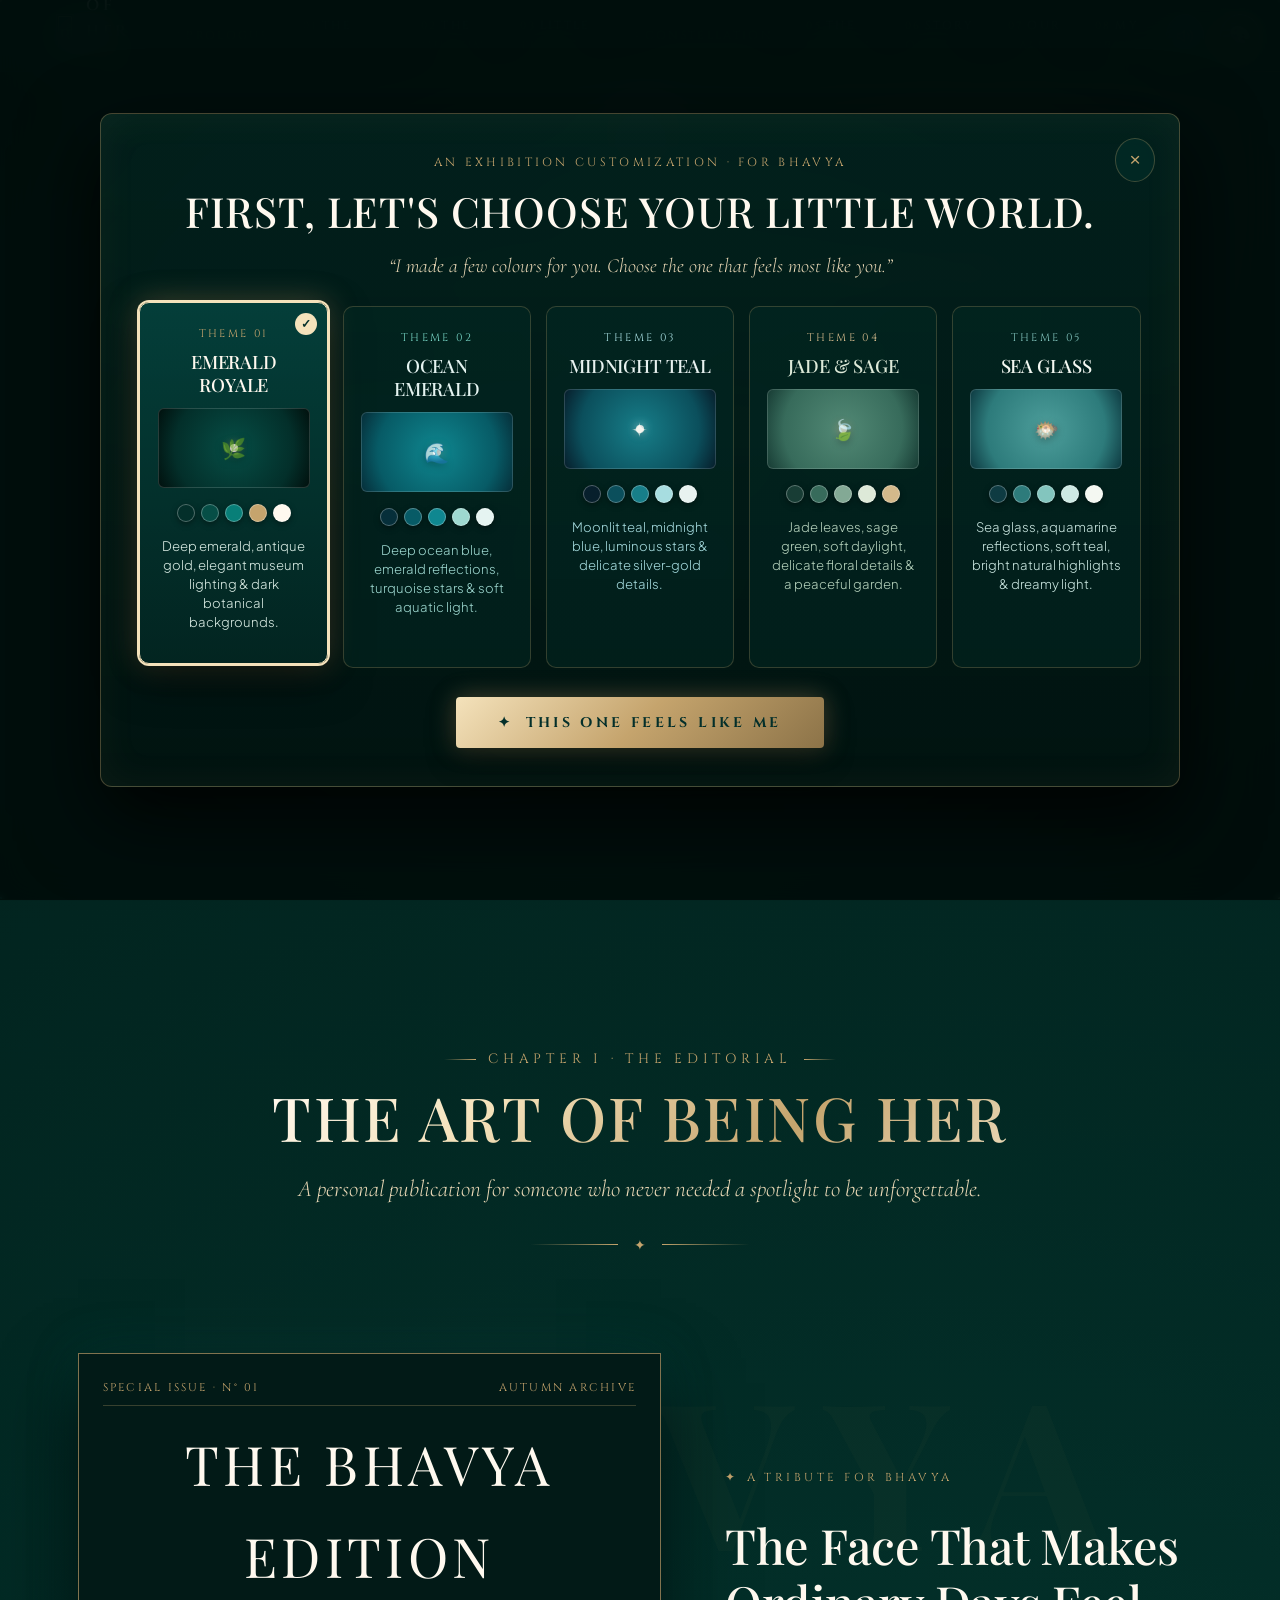
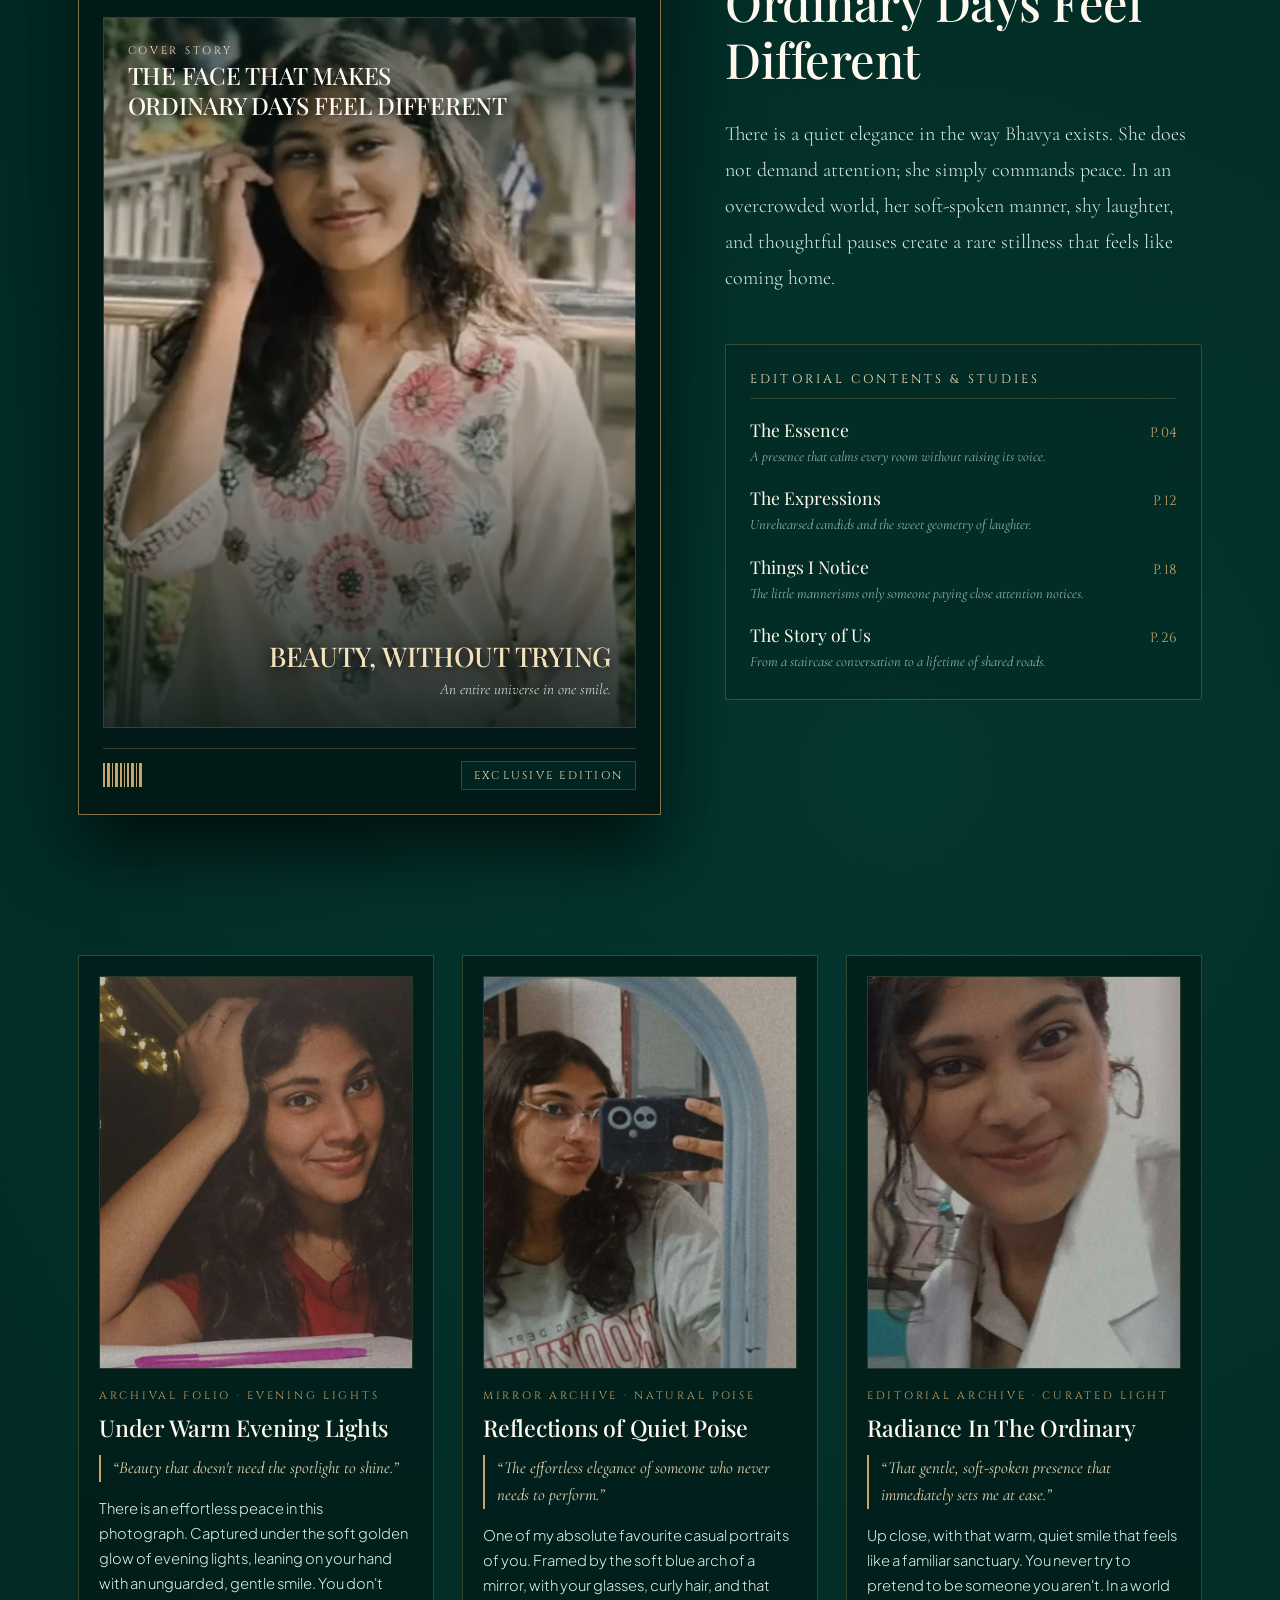
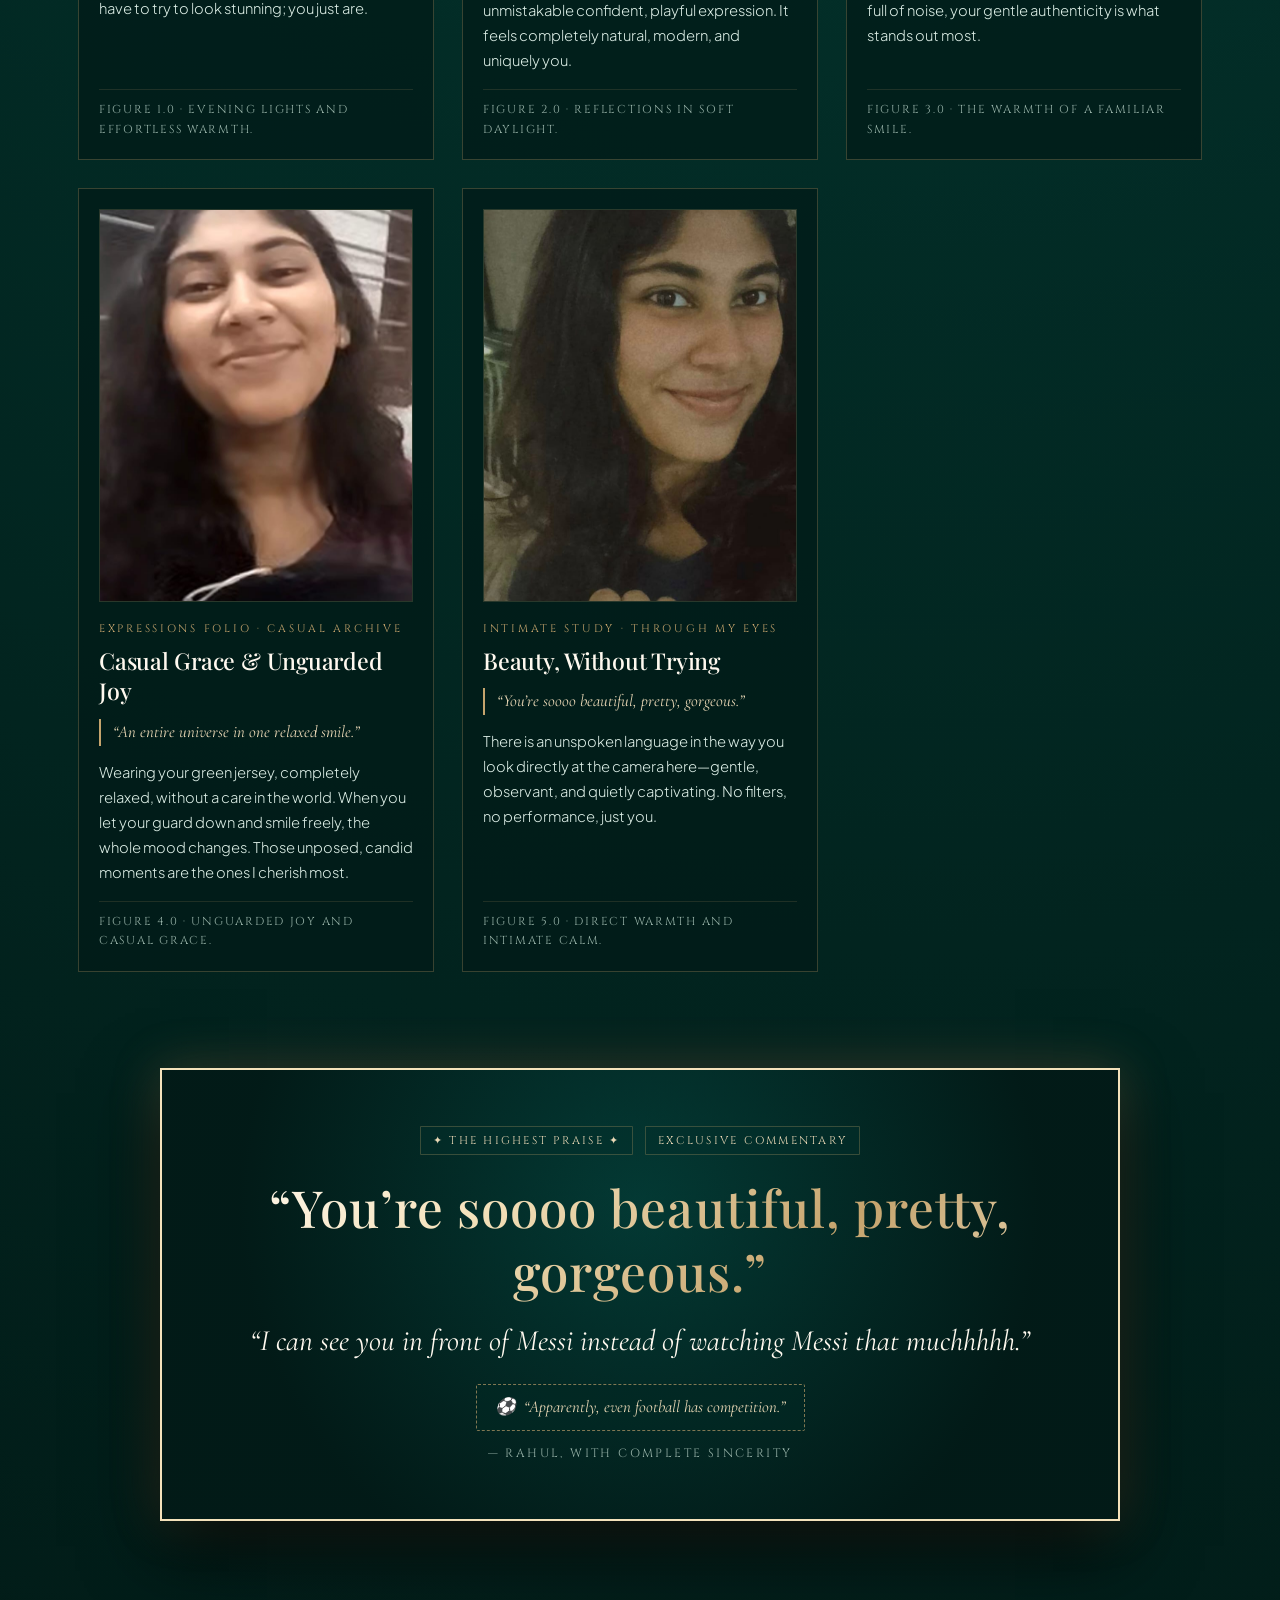
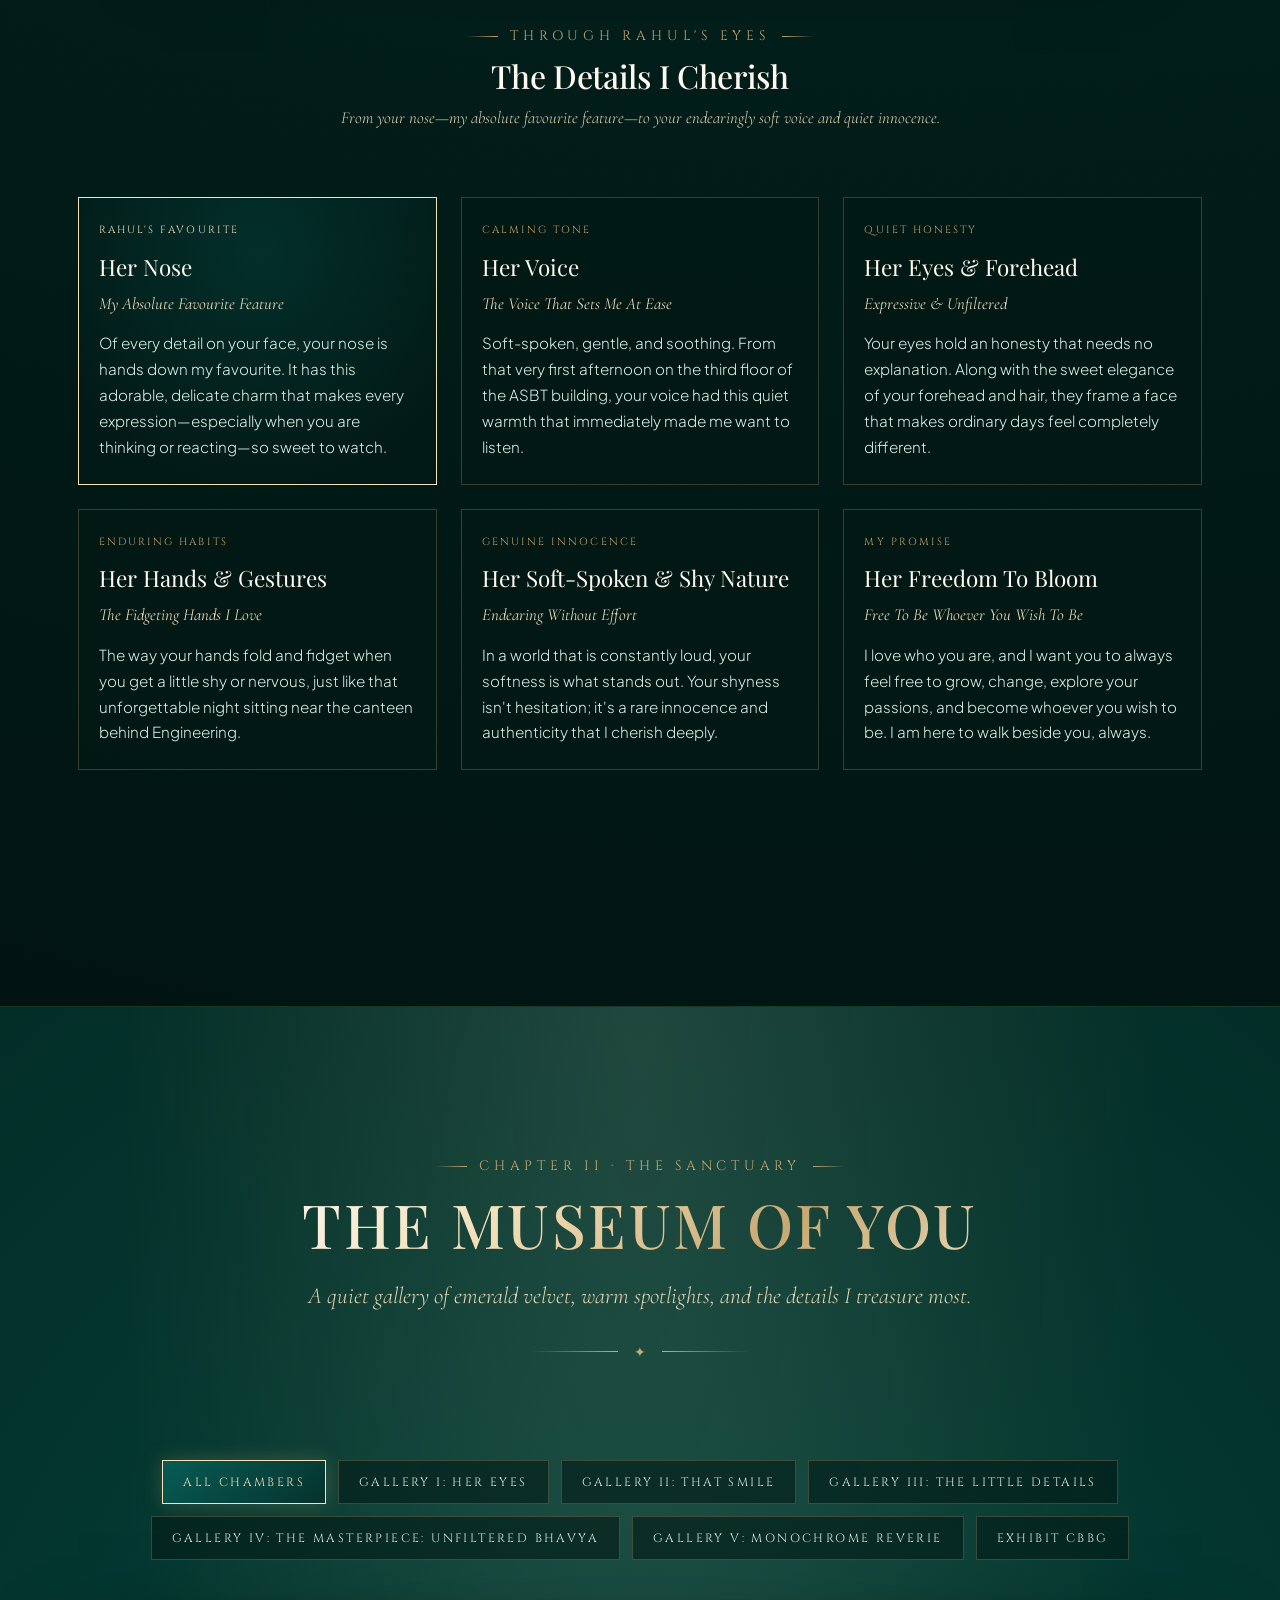
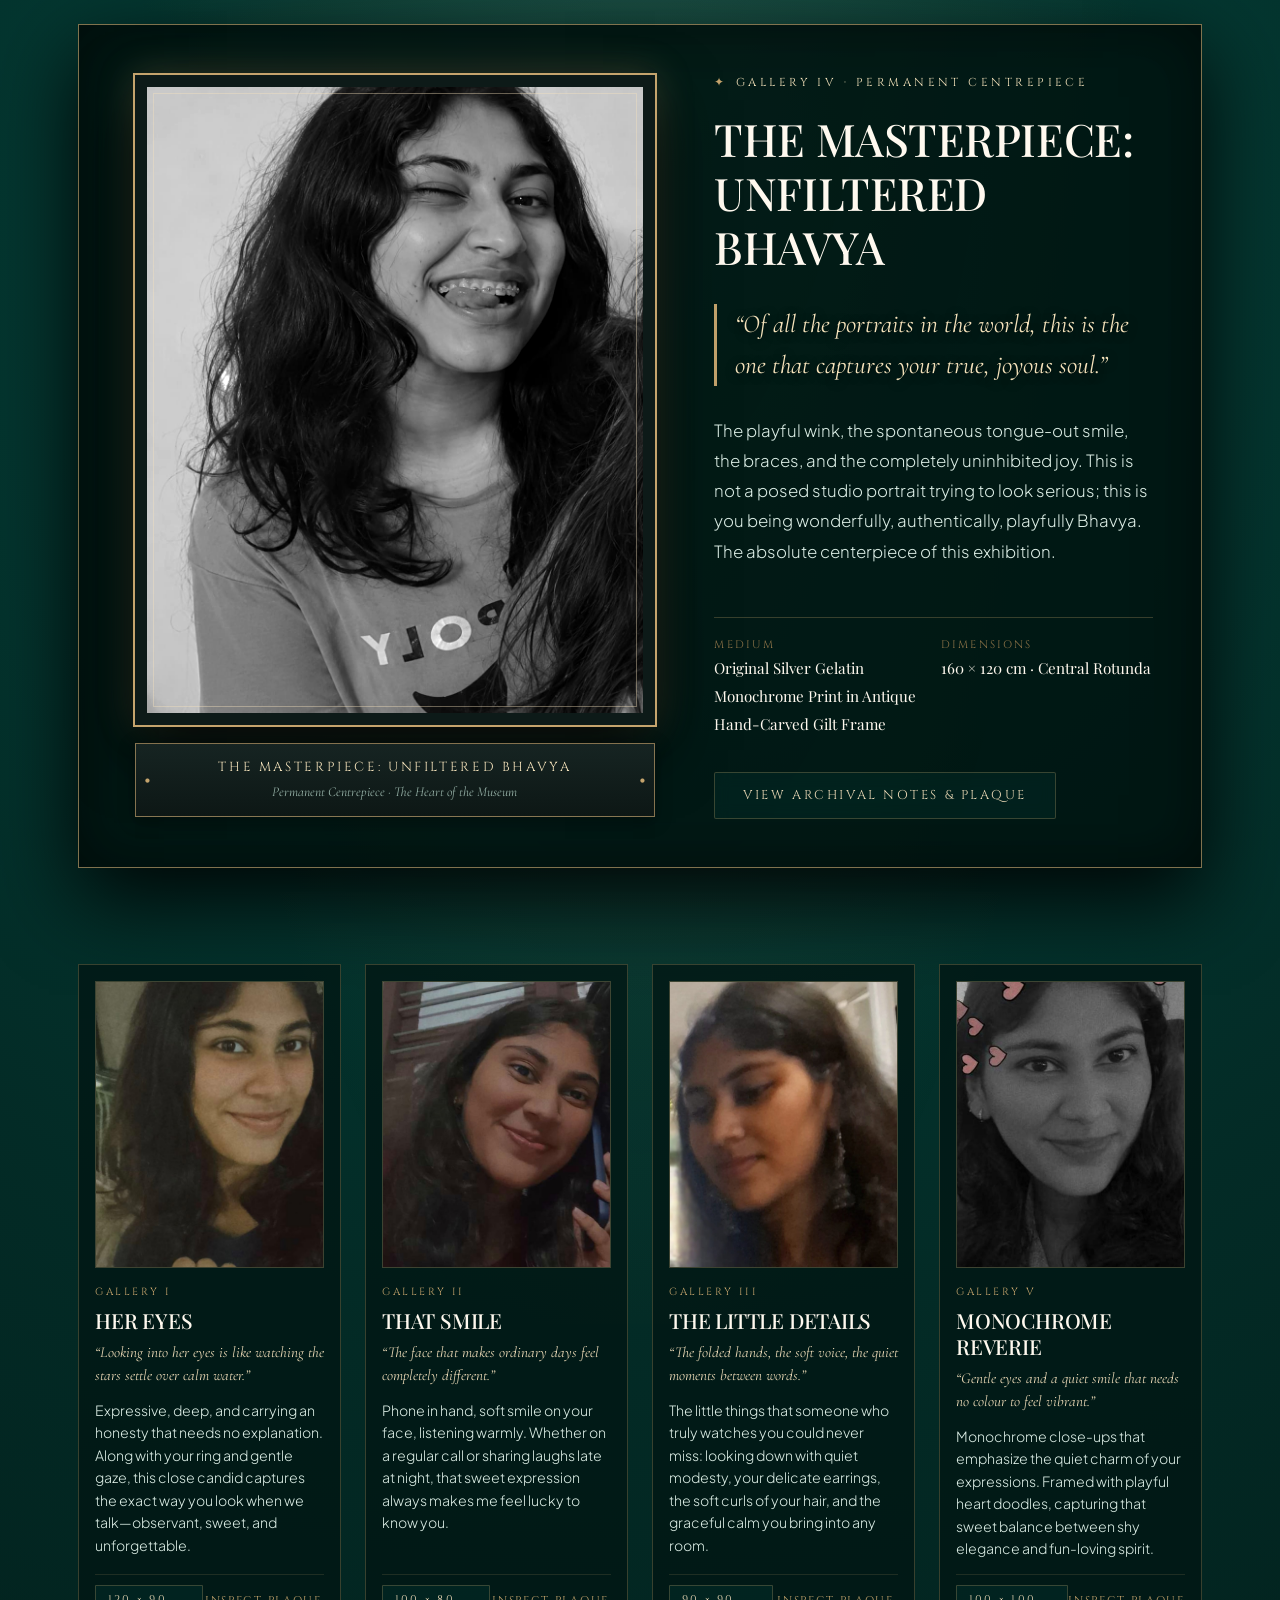
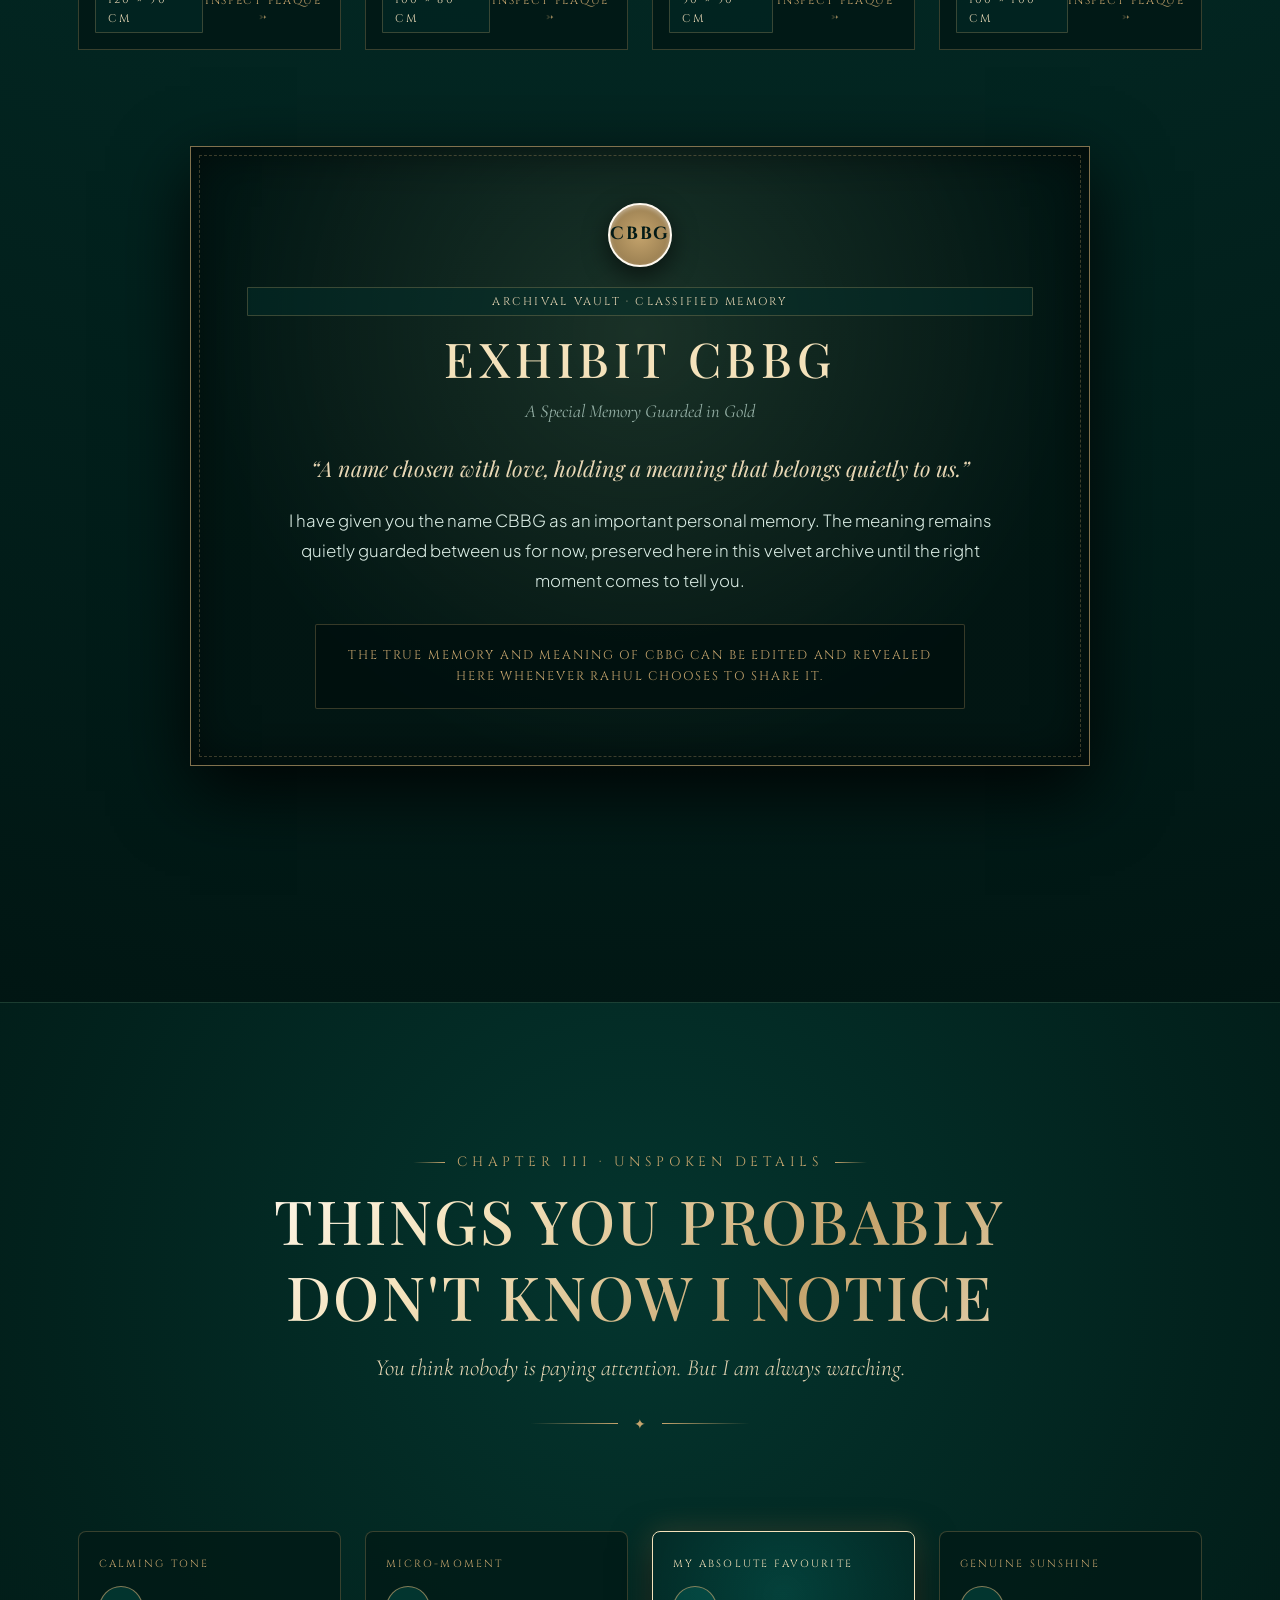
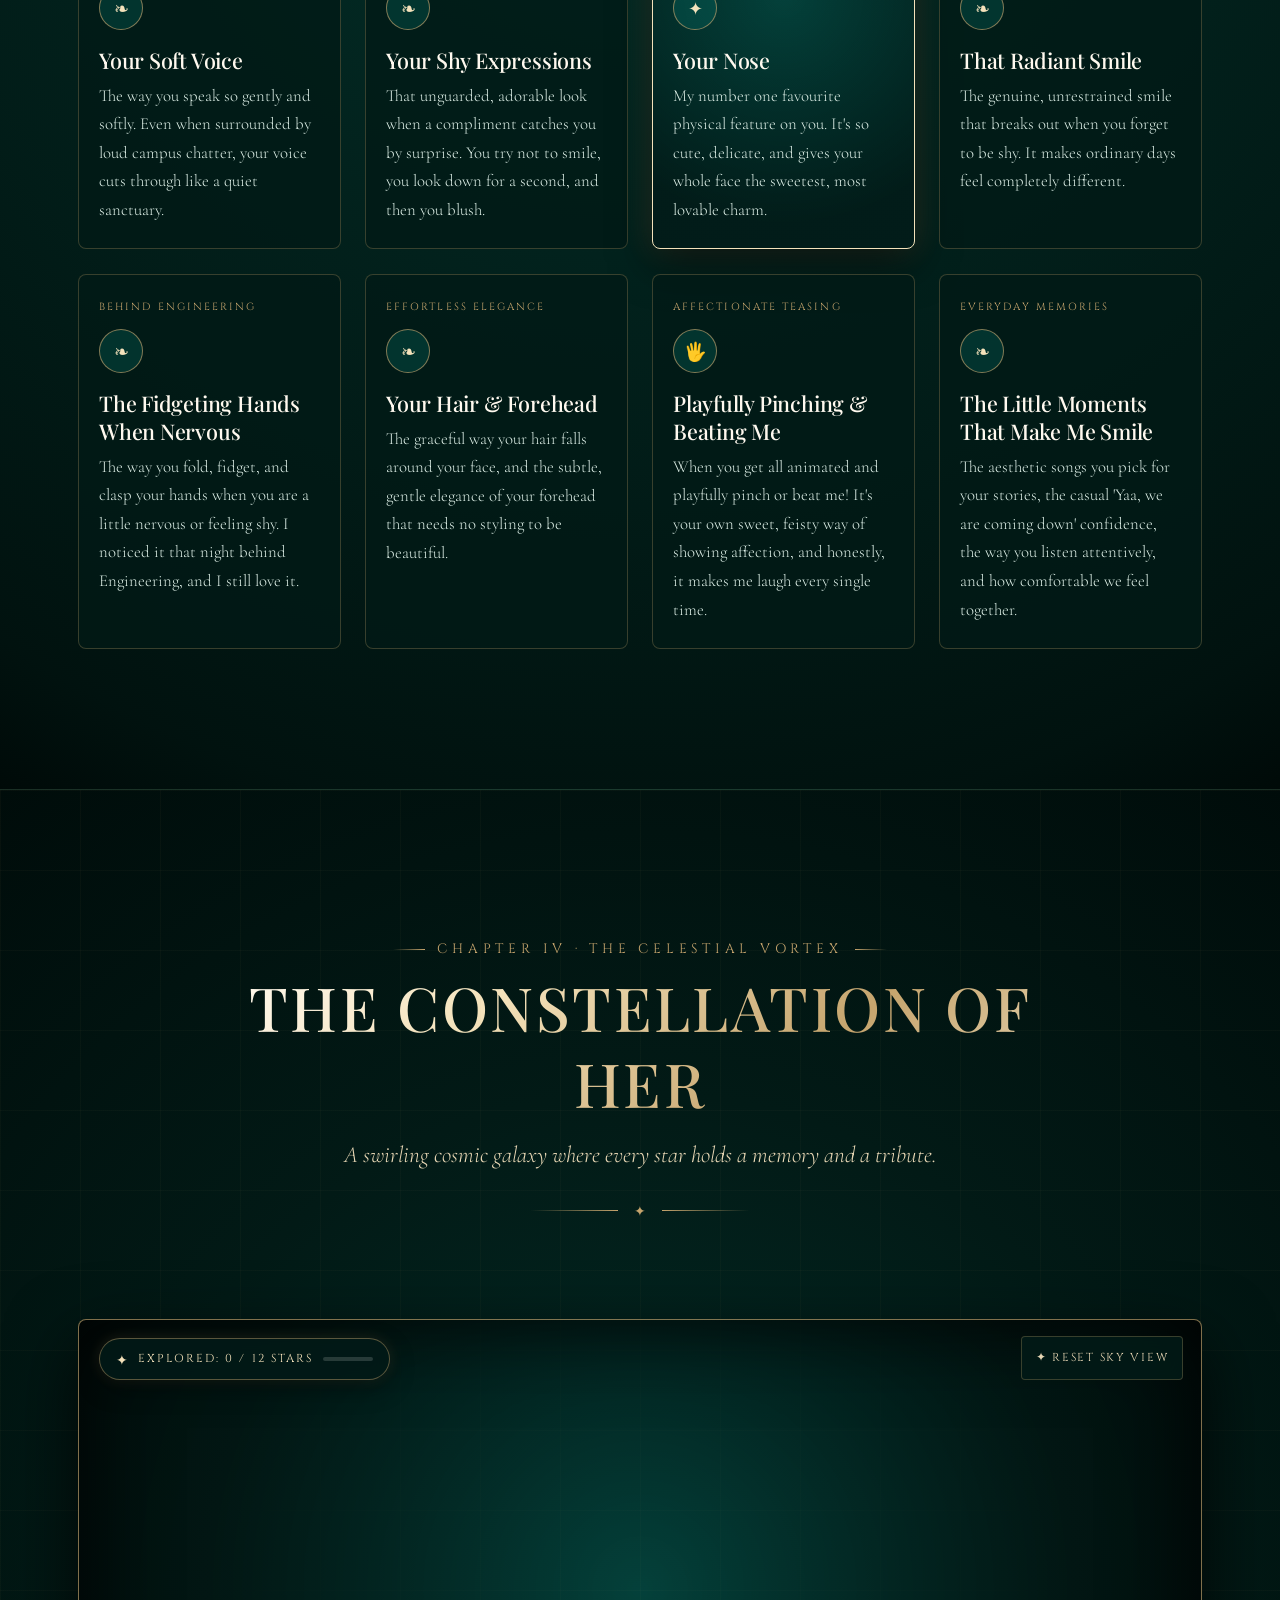
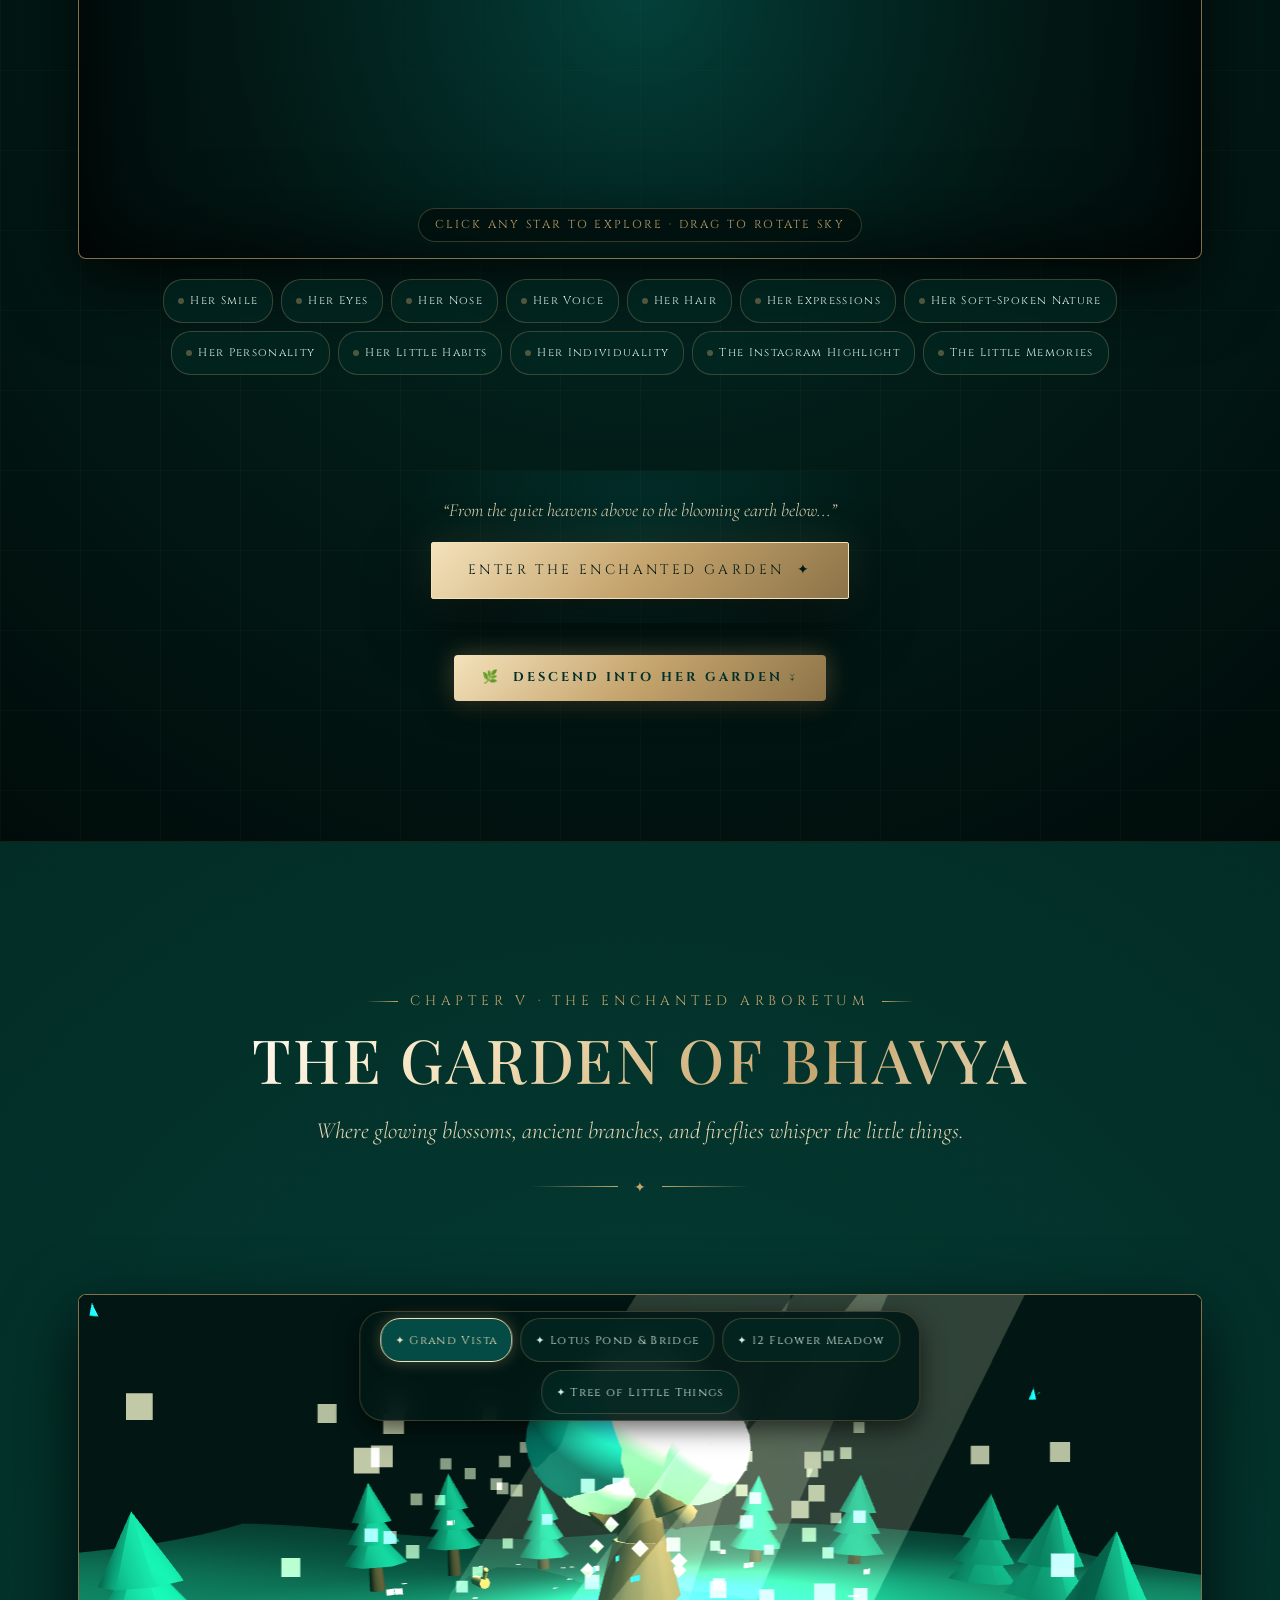
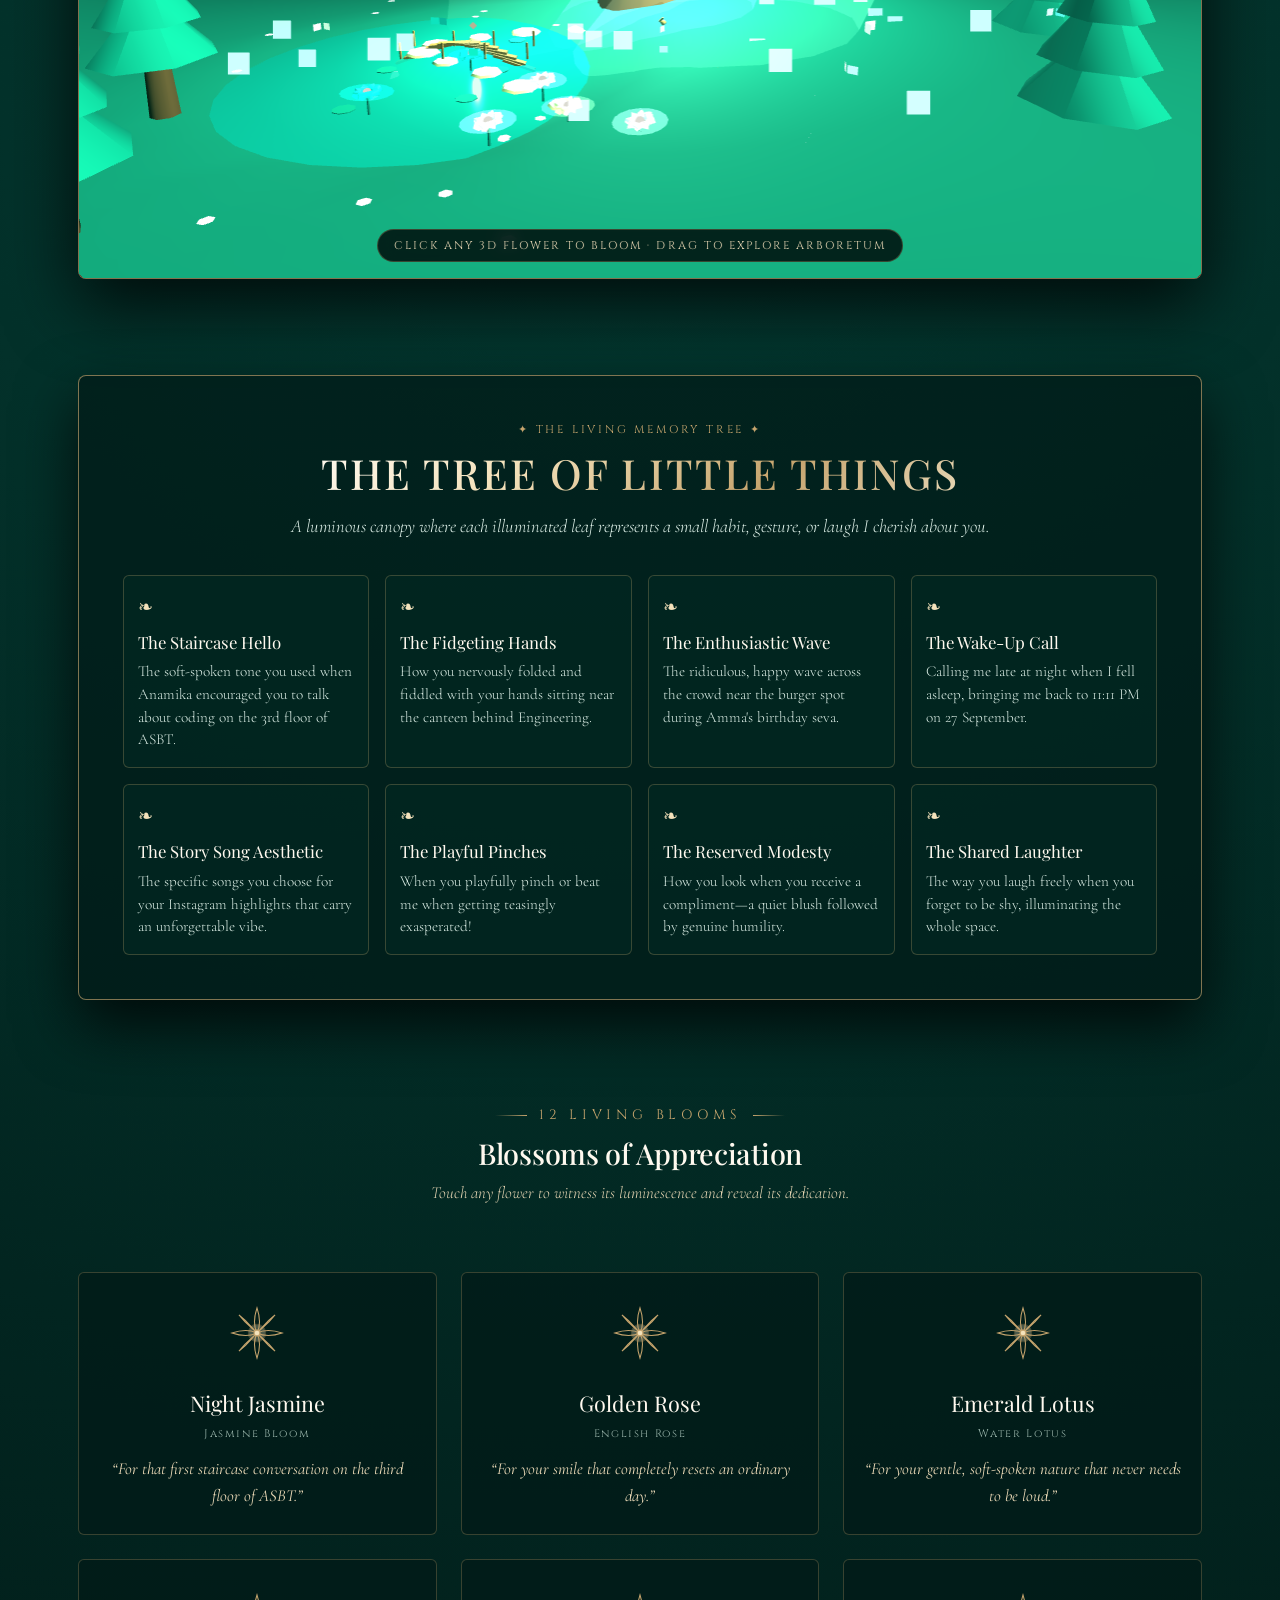
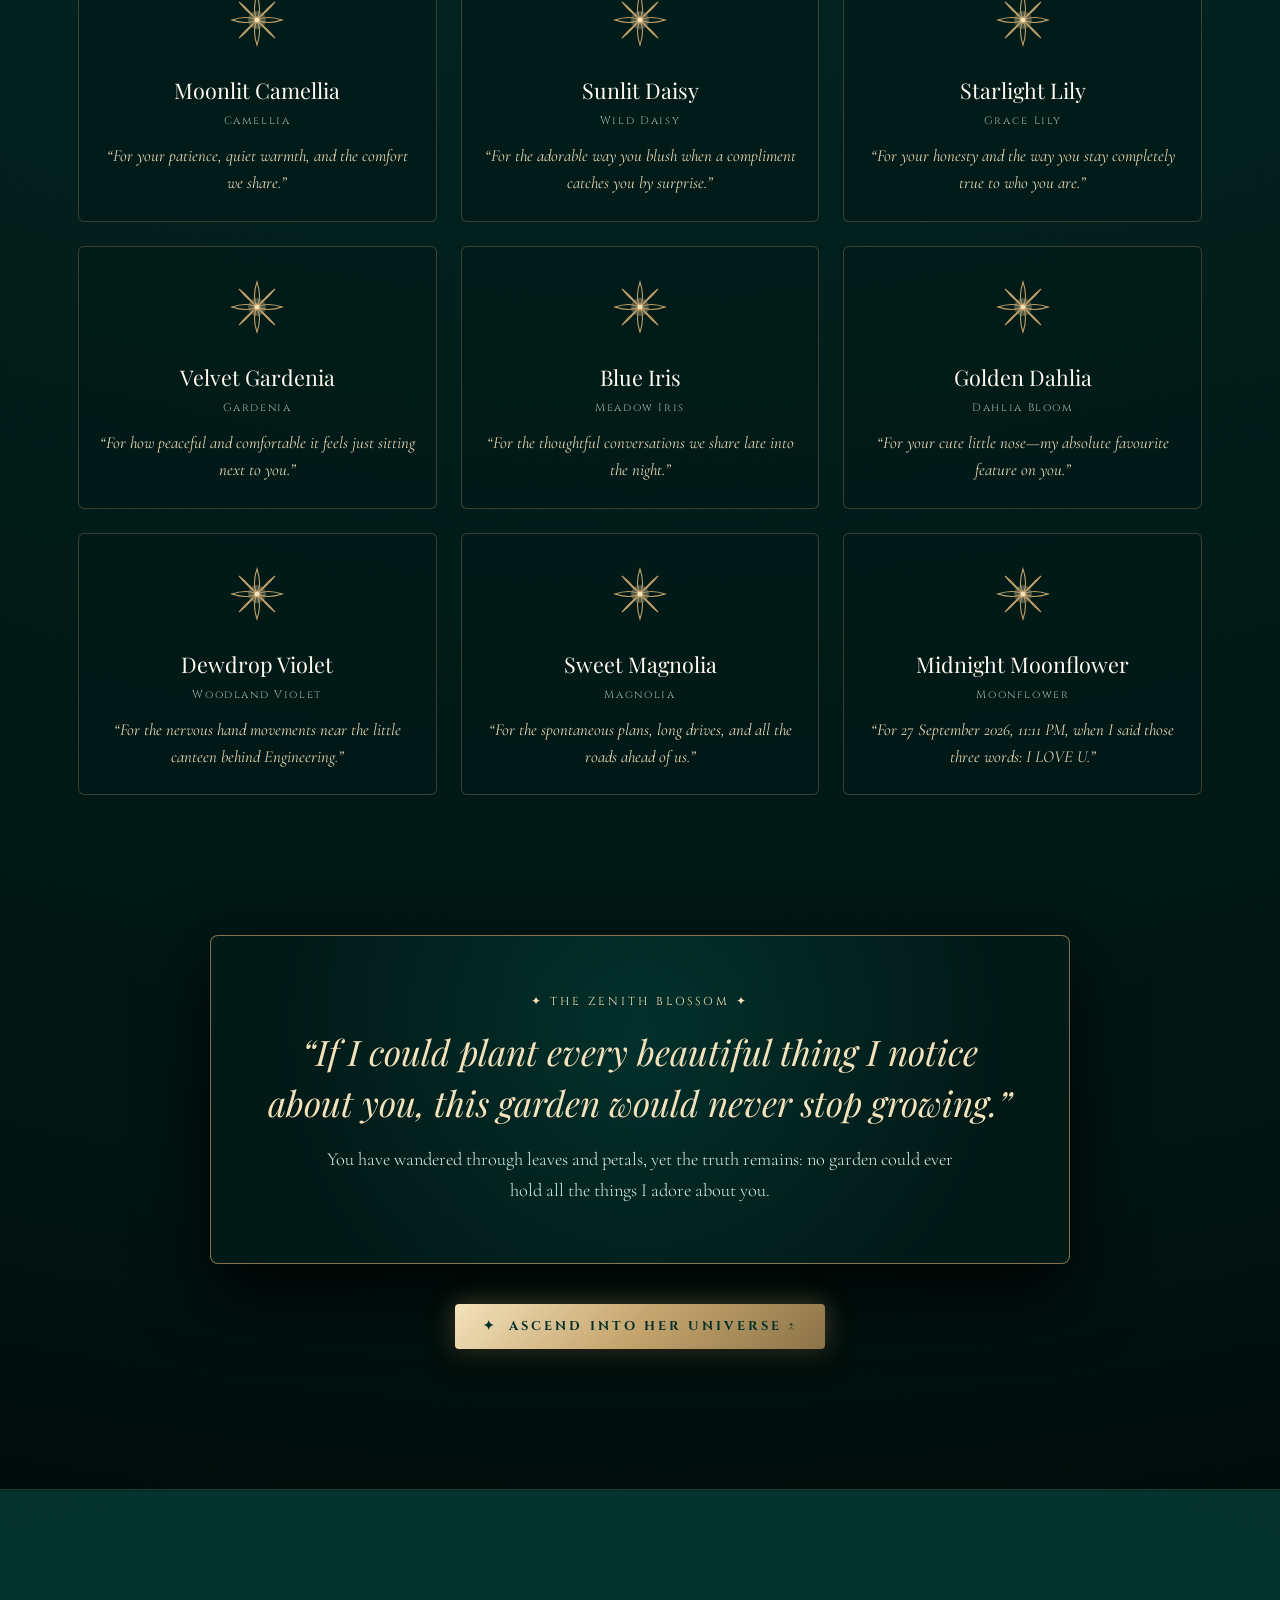
==== index.html @ 4882aa6f "Update The Art of Her" ====
<!DOCTYPE html>
<html lang="en">
<head>
  <meta charset="UTF-8">
  <meta name="viewport" content="width=device-width, initial-scale=1.0">
  <title>THE ART OF HER &middot; An Exhibition for Bhavya</title>
  <meta name="description" content="An exhibition of someone impossible to describe. A personal romantic digital experience dedicated to Bhavya by Rahul.">

  <!-- Google Fonts: Editorial Serif, Clean Sans & Delicate Script -->
  <link rel="preconnect" href="https://fonts.googleapis.com">
  <link rel="preconnect" href="https://fonts.gstatic.com" crossorigin>
  <link href="https://fonts.googleapis.com/css2?family=Cinzel:wght@400;600;700&family=Cormorant+Garamond:ital,wght@0,300;0,400;0,600;1,400;1,600&family=Pinyon+Script&family=Playfair+Display:ital,wght@0,400;0,600;0,700;1,400;1,600&family=Plus+Jakarta+Sans:wght@300;400;500;600&display=swap" rel="stylesheet">

  <!-- Stylesheets -->
  <link rel="stylesheet" href="css/variables.css">
  <link rel="stylesheet" href="css/base.css">
  <link rel="stylesheet" href="css/components.css">
  <link rel="stylesheet" href="css/opening.css">
  <link rel="stylesheet" href="css/editorial.css">
  <link rel="stylesheet" href="css/museum.css">
  <link rel="stylesheet" href="css/noticing.css">
  <link rel="stylesheet" href="css/constellation.css">
  <link rel="stylesheet" href="css/garden.css">
  <link rel="stylesheet" href="css/timeline.css">
  <link rel="stylesheet" href="css/themes.css">
  <link rel="stylesheet" href="css/calls.css">
  <link rel="stylesheet" href="css/letter.css">
</head>
<body>

  <!-- =========================================================================
       0. PERSONALIZED THEME SELECTION EXPERIENCE (Part 1)
       "FIRST, LET'S CHOOSE YOUR LITTLE WORLD."
       ========================================================================= -->
  <div class="theme-selector-overlay" id="theme-selector-overlay" aria-hidden="true" role="dialog" aria-modal="true">
    <div class="theme-selector-dialog">
      <button class="theme-selector-close-btn" id="theme-selector-close-btn" aria-label="Close theme selector">&times;</button>
      
      <div class="theme-selector-header">
        <div class="theme-selector-eyebrow">AN EXHIBITION CUSTOMIZATION &middot; FOR BHAVYA</div>
        <h2 class="theme-selector-title">FIRST, LET'S CHOOSE YOUR LITTLE WORLD.</h2>
        <p class="theme-selector-subtitle">&ldquo;I made a few colours for you. Choose the one that feels most like you.&rdquo;</p>
      </div>

      <div class="theme-cards-grid">
        <!-- Theme 01: Emerald Royale -->
        <article class="theme-option-card selected" data-theme="emerald-royale" tabindex="0" role="button" aria-label="Theme 01: Emerald Royale">
          <div class="theme-card-check-badge">&#10003;</div>
          <div class="theme-card-roman">THEME 01</div>
          <h3 class="theme-card-name">EMERALD ROYALE</h3>
          <div class="theme-card-preview-box" style="background: radial-gradient(circle, #064E46 0%, #032F2A 70%, #01110e 100%);">
            <span class="theme-card-preview-star" style="background: #FFF9EF; box-shadow: 0 0 10px #C5A46D;"></span>
            <span class="theme-card-preview-botanical">&#127807;</span>
          </div>
          <div class="theme-swatches-row">
            <span class="theme-swatch-circle" style="background: #032F2A;"></span>
            <span class="theme-swatch-circle" style="background: #064E46;"></span>
            <span class="theme-swatch-circle" style="background: #087F78;"></span>
            <span class="theme-swatch-circle" style="background: #C5A46D;"></span>
            <span class="theme-swatch-circle" style="background: #FFF9EF;"></span>
          </div>
          <p class="theme-card-desc">Deep emerald, antique gold, elegant museum lighting &amp; dark botanical backgrounds.</p>
        </article>

        <!-- Theme 02: Ocean Emerald -->
        <article class="theme-option-card" data-theme="ocean-emerald" tabindex="0" role="button" aria-label="Theme 02: Ocean Emerald">
          <div class="theme-card-check-badge">&#10003;</div>
          <div class="theme-card-roman">THEME 02</div>
          <h3 class="theme-card-name">OCEAN EMERALD</h3>
          <div class="theme-card-preview-box" style="background: radial-gradient(circle, #0F8790 0%, #075B66 70%, #062F3A 100%);">
            <span class="theme-card-preview-star" style="background: #E5F4F1; box-shadow: 0 0 10px #78D6C6;"></span>
            <span class="theme-card-preview-botanical">&#127754;</span>
          </div>
          <div class="theme-swatches-row">
            <span class="theme-swatch-circle" style="background: #062F3A;"></span>
            <span class="theme-swatch-circle" style="background: #075B66;"></span>
            <span class="theme-swatch-circle" style="background: #0F8790;"></span>
            <span class="theme-swatch-circle" style="background: #9ED8D0;"></span>
            <span class="theme-swatch-circle" style="background: #E5F4F1;"></span>
          </div>
          <p class="theme-card-desc">Deep ocean blue, emerald reflections, turquoise stars &amp; soft aquatic light.</p>
        </article>

        <!-- Theme 03: Midnight Teal -->
        <article class="theme-option-card" data-theme="midnight-teal" tabindex="0" role="button" aria-label="Theme 03: Midnight Teal">
          <div class="theme-card-check-badge">&#10003;</div>
          <div class="theme-card-roman">THEME 03</div>
          <h3 class="theme-card-name">MIDNIGHT TEAL</h3>
          <div class="theme-card-preview-box" style="background: radial-gradient(circle, #177E89 0%, #0B4F5C 70%, #071F2C 100%);">
            <span class="theme-card-preview-star" style="background: #E8F2F0; box-shadow: 0 0 10px #A7DDE0;"></span>
            <span class="theme-card-preview-botanical">&#10022;</span>
          </div>
          <div class="theme-swatches-row">
            <span class="theme-swatch-circle" style="background: #071F2C;"></span>
            <span class="theme-swatch-circle" style="background: #0B4F5C;"></span>
            <span class="theme-swatch-circle" style="background: #177E89;"></span>
            <span class="theme-swatch-circle" style="background: #A7DDE0;"></span>
            <span class="theme-swatch-circle" style="background: #E8F2F0;"></span>
          </div>
          <p class="theme-card-desc">Moonlit teal, midnight blue, luminous stars &amp; delicate silver-gold details.</p>
        </article>

        <!-- Theme 04: Jade and Sage -->
        <article class="theme-option-card" data-theme="jade-sage" tabindex="0" role="button" aria-label="Theme 04: Jade and Sage">
          <div class="theme-card-check-badge">&#10003;</div>
          <div class="theme-card-roman">THEME 04</div>
          <h3 class="theme-card-name">JADE &amp; SAGE</h3>
          <div class="theme-card-preview-box" style="background: radial-gradient(circle, #528975 0%, #376B5B 70%, #183D35 100%);">
            <span class="theme-card-preview-star" style="background: #DDE9D8; box-shadow: 0 0 10px #D3B98B;"></span>
            <span class="theme-card-preview-botanical">&#127811;</span>
          </div>
          <div class="theme-swatches-row">
            <span class="theme-swatch-circle" style="background: #183D35;"></span>
            <span class="theme-swatch-circle" style="background: #376B5B;"></span>
            <span class="theme-swatch-circle" style="background: #83A995;"></span>
            <span class="theme-swatch-circle" style="background: #DDE9D8;"></span>
            <span class="theme-swatch-circle" style="background: #D3B98B;"></span>
          </div>
          <p class="theme-card-desc">Jade leaves, sage green, soft daylight, delicate floral details &amp; a peaceful garden.</p>
        </article>

        <!-- Theme 05: Sea Glass -->
        <article class="theme-option-card" data-theme="sea-glass" tabindex="0" role="button" aria-label="Theme 05: Sea Glass">
          <div class="theme-card-check-badge">&#10003;</div>
          <div class="theme-card-roman">THEME 05</div>
          <h3 class="theme-card-name">SEA GLASS</h3>
          <div class="theme-card-preview-box" style="background: radial-gradient(circle, #4D9E9B 0%, #2D7B7B 70%, #0E3B42 100%);">
            <span class="theme-card-preview-star" style="background: #F4F8F2; box-shadow: 0 0 10px #83C5BE;"></span>
            <span class="theme-card-preview-botanical">&#128033;</span>
          </div>
          <div class="theme-swatches-row">
            <span class="theme-swatch-circle" style="background: #0E3B42;"></span>
            <span class="theme-swatch-circle" style="background: #2D7B7B;"></span>
            <span class="theme-swatch-circle" style="background: #83C5BE;"></span>
            <span class="theme-swatch-circle" style="background: #CDE9E3;"></span>
            <span class="theme-swatch-circle" style="background: #F4F8F2;"></span>
          </div>
          <p class="theme-card-desc">Sea glass, aquamarine reflections, soft teal, bright natural highlights &amp; dreamy light.</p>
        </article>
      </div>

      <div class="theme-selector-actions">
        <button class="theme-confirm-btn" id="theme-confirm-btn">
          <span>&#10022;</span> THIS ONE FEELS LIKE ME
        </button>
      </div>
    </div>
  </div>


  <!-- =========================================================================
       1. GLOBAL HEADER & LUXURY NAVIGATION
       ========================================================================= -->
  <header class="site-header" id="site-header">
    <div class="header-brand" onclick="window.scrollTo({ top: 0, behavior: 'smooth' });">
      <div class="brand-monogram">B</div>
      <div class="brand-text-block">
        <span class="brand-title">THE ART OF HER</span>
        <span class="brand-sub">An exhibition for Bhavya</span>
      </div>
    </div>

    <nav class="header-nav" aria-label="Exhibition Galleries">
      <a href="#opening" class="nav-link active"><span class="roman">00</span>Prologue</a>
      <a href="#editorial" class="nav-link"><span class="roman">01</span>The Editorial</a>
      <a href="#museum" class="nav-link"><span class="roman">02</span>The Museum</a>
      <a href="#noticing" class="nav-link"><span class="roman">03</span>Little Things</a>
      <a href="#constellation" class="nav-link"><span class="roman">04</span>Constellation</a>
      <a href="#garden" class="nav-link"><span class="roman">05</span>The Garden</a>
      <a href="#timeline" class="nav-link"><span class="roman">06</span>Story of Us</a>
      <a href="#calls" class="nav-link"><span class="roman">07</span>Our Calls</a>
      <a href="#letter" class="nav-link"><span class="roman">08</span>My Promise</a>
    </nav>

    <div class="header-actions">
      <!-- Ambient Sound Controller (Opt-in, strictly no autoplay) -->
      <button class="audio-toggle-btn" id="audio-toggle-btn" aria-label="Toggle atmospheric sound" title="Atmospheric Ambience (Click to play)">
        <svg width="18" height="18" viewBox="0 0 24 24" fill="none" stroke="currentColor" stroke-width="2" stroke-linecap="round" stroke-linejoin="round">
          <polygon points="11 5 6 9 2 9 2 15 6 15 11 19 11 5"></polygon>
          <path d="M15.54 8.46a5 5 0 0 1 0 7.07"></path>
          <path d="M19.07 4.93a10 10 0 0 1 0 14.14"></path>
        </svg>
      </button>

      <!-- Theme Palette Switcher Button -->
      <button class="theme-picker-btn" id="theme-picker-btn" aria-label="Choose color palette" title="Choose Color Theme (Emerald / Ocean / Teal / Jade / Sea Glass)">
        &#127912;
      </button>

      <!-- Mobile Hamburger Button -->
      <button class="mobile-nav-toggle" aria-label="Open mobile navigation menu">
        <span class="hamburger-line"></span>
        <span class="hamburger-line"></span>
        <span class="hamburger-line"></span>
      </button>
    </div>
  </header>

  <!-- Mobile Drawer Menu -->
  <div class="mobile-drawer-backdrop"></div>
  <aside class="mobile-drawer" aria-label="Mobile Navigation">
    <div class="mobile-drawer-header">
      <div class="brand-text-block">
        <span class="brand-title">THE ART OF HER</span>
        <span class="brand-sub">Curated for Bhavya</span>
      </div>
      <button class="mobile-drawer-close" aria-label="Close menu">✕</button>
    </div>
    <nav class="mobile-drawer-links">
      <a href="#opening"><span class="num">00</span>Prologue</a>
      <a href="#editorial"><span class="num">01</span>The Editorial</a>
      <a href="#museum"><span class="num">02</span>The Museum</a>
      <a href="#noticing"><span class="num">03</span>Things I Notice</a>
      <a href="#constellation"><span class="num">04</span>The Constellation</a>
      <a href="#garden"><span class="num">05</span>The Garden</a>
      <a href="#timeline"><span class="num">06</span>The Story of Us</a>
      <a href="#calls"><span class="num">07</span>Our Little Calls</a>
      <a href="#letter"><span class="num">08</span>My Promise</a>
    </nav>
  </aside>

  <!-- =========================================================================
       2. SECTION 1: THE OPENING (A Universe of Her)
       ========================================================================= -->
  <section class="opening-section" id="opening">
    <!-- Starfield Particle Canvas -->
    <canvas id="celestial-opening-canvas"></canvas>

    <!-- Nebula Atmospheric Texture Layer -->
    <div class="nebula-layer"></div>

    <div class="opening-content-wrapper">
      <div class="opening-celestial-badge">
        <div class="constellation-monogram-ring">
          <span class="monogram-letter">B</span>
        </div>
      </div>

      <div class="opening-recipient-name">BHAVYA</div>

      <div class="opening-prelude-quote">
        &ldquo;Somewhere among all the stars, there is one person who makes the entire universe feel a little less extraordinary.&rdquo;
      </div>

      <h1 class="opening-title gold-text">THE ART OF HER</h1>

      <div class="opening-secondary-tagline">
        A collection of things I find beautiful about you.
      </div>

      <div class="opening-cta-group">
        <button class="btn-luxury" id="enter-exhibition-btn">
          <span>ENTER THE EXHIBITION</span>
          <span>✦</span>
        </button>
        <div class="opening-scroll-hint">Narrated with love by Rahul &middot; Scroll to experience</div>
      </div>
    </div>
  </section>

  <!-- =========================================================================
       3. SECTION 2: THE EDITORIAL (The Art of Being Her)
       ========================================================================= -->
  <section class="section editorial-section" id="editorial">
    <div class="editorial-watermark">BHAVYA</div>

    <div class="container">
      <header class="section-header">
        <div class="section-number">Chapter I &middot; The Editorial</div>
        <h2 class="section-title gold-text">THE ART OF BEING HER</h2>
        <p class="section-tagline">A personal publication for someone who never needed a spotlight to be unforgettable.</p>
        <div class="gold-divider"><span>✦</span></div>
      </header>

      <!-- Magazine Cover Showcase & Editorial Narrative -->
      <div class="editorial-layout">
        <!-- Magazine Cover Column -->
        <div class="magazine-cover-container">
          <div class="magazine-cover">
            <div class="masthead-meta">
              <span>SPECIAL ISSUE &middot; N° 01</span>
              <span>AUTUMN ARCHIVE</span>
            </div>

            <div class="masthead-title">THE BHAVYA EDITION</div>

            <div class="cover-image-frame">
              <img 
                id="magazine-cover-img"
                src="assets/images/editorial/cover.svg" 
                alt="The Bhavya Edition Cover Portrait"
                loading="lazy"
                onerror="this.onerror=null; this.src='assets/images/editorial/cover.svg';"
              />

              <div class="cover-headlines-overlay">
                <div class="cover-headline-top">
                  <div class="tag">COVER STORY</div>
                  <h4>THE FACE THAT MAKES ORDINARY DAYS FEEL DIFFERENT</h4>
                </div>

                <div class="cover-headline-bottom">
                  <h3>BEAUTY, WITHOUT TRYING</h3>
                  <p>An entire universe in one smile.</p>
                </div>
              </div>
            </div>

            <div class="magazine-footer-strip">
              <div class="barcode-sim">
                <span></span><span></span><span></span><span></span><span></span>
                <span></span><span></span><span></span><span></span><span></span>
              </div>
              <span class="badge-gold">EXCLUSIVE EDITION</span>
            </div>
          </div>
        </div>

        <!-- Editorial Narrative & Index Column -->
        <div class="editorial-narrative">
          <div class="editorial-tag-badge">
            <span>✦</span>
            <span>A TRIBUTE FOR BHAVYA</span>
          </div>

          <h3 class="editorial-lead-title">
            The Face That Makes Ordinary Days Feel Different
          </h3>

          <p class="editorial-lead-text">
            There is a quiet elegance in the way Bhavya exists. She does not demand attention; she simply commands peace. In an overcrowded world, her soft-spoken manner, shy laughter, and thoughtful pauses create a rare stillness that feels like coming home.
          </p>

          <div class="magazine-contents-box">
            <div class="contents-box-title">Editorial Contents & Studies</div>
            <ul class="contents-list">
              <li class="contents-item">
                <div>
                  <span class="item-title">The Essence</span>
                  <span class="item-desc">A presence that calms every room without raising its voice.</span>
                </div>
                <span class="item-page">P. 04</span>
              </li>
              <li class="contents-item">
                <div>
                  <span class="item-title">The Expressions</span>
                  <span class="item-desc">Unrehearsed candids and the sweet geometry of laughter.</span>
                </div>
                <span class="item-page">P. 12</span>
              </li>
              <li class="contents-item">
                <div>
                  <span class="item-title">Things I Notice</span>
                  <span class="item-desc">The little mannerisms only someone paying close attention notices.</span>
                </div>
                <span class="item-page">P. 18</span>
              </li>
              <li class="contents-item">
                <div>
                  <span class="item-title">The Story of Us</span>
                  <span class="item-desc">From a staircase conversation to a lifetime of shared roads.</span>
                </div>
                <span class="item-page">P. 26</span>
              </li>
            </ul>
          </div>
        </div>
      </div>

      <!-- Photographic Spreads Grid -->
      <div class="editorial-spreads-grid" id="editorial-spreads-container">
        <!-- Injected dynamically from config.js -->
      </div>

      <!-- The Special Messi Highlight (Part 4) -->
      <div class="messi-highlight-container" id="messi-highlight-container">
        <!-- Injected dynamically from config.js -->
      </div>

      <!-- Observations: The Art of Her, Through My Eyes (Part 4) -->
      <div class="observations-section-header">
        <div class="section-number">THROUGH RAHUL'S EYES</div>
        <h3 style="font-size: 2rem; margin-bottom: 8px;">The Details I Cherish</h3>
        <p style="font-family: var(--font-serif-body); font-style: italic; color: var(--gold-champagne);">
          From your nose—my absolute favourite feature—to your endearingly soft voice and quiet innocence.
        </p>
      </div>

      <div class="observations-grid" id="editorial-observations-container">
        <!-- Injected dynamically from config.js -->
      </div>
    </div>
  </section>

  <!-- =========================================================================
       4. SECTION 3: THE MUSEUM (The Museum of You) & EXHIBIT CBBG
       ========================================================================= -->
  <section class="section museum-section" id="museum">
    <div class="gallery-spotlight-beam"></div>

    <div class="container">
      <header class="section-header">
        <div class="section-number">Chapter II &middot; The Sanctuary</div>
        <h2 class="section-title gold-text">THE MUSEUM OF YOU</h2>
        <p class="section-tagline">A quiet gallery of emerald velvet, warm spotlights, and the details I treasure most.</p>
        <div class="gold-divider"><span>✦</span></div>
      </header>

      <!-- Gallery Room Filter Tabs -->
      <div class="gallery-tabs-bar" id="museum-tabs-bar">
        <!-- Injected dynamically from config.js -->
      </div>

      <!-- Masterpiece Showcase: GALLERY IV - THE BLACK AND WHITE PORTRAIT -->
      <div id="masterpiece-hero-container">
        <!-- Injected dynamically from config.js -->
      </div>

      <!-- Gallery Artworks Grid (Galleries 1, 2, 3, 5) -->
      <div class="gallery-artwork-grid" id="museum-artwork-grid">
        <!-- Injected dynamically from config.js -->
      </div>

      <!-- Exhibit CBBG: Secret Archival Vault (Part 7) -->
      <div id="cbbg-exhibit-container">
        <!-- Injected dynamically from config.js -->
      </div>
    </div>
  </section>

  <!-- Museum Artwork Inspection Lightbox Modal -->
  <div class="lightbox-modal" id="artwork-lightbox-modal" role="dialog" aria-modal="true">
    <div class="lightbox-content">
      <button class="lightbox-close" id="lightbox-modal-close" aria-label="Close lightbox">✕</button>
      <div id="lightbox-dynamic-content"></div>
    </div>
  </div>

  <!-- =========================================================================
       5. SECTION 4: THINGS YOU PROBABLY DON'T KNOW I NOTICE (Part 5)
       ========================================================================= -->
  <section class="section noticing-section" id="noticing">
    <div class="container">
      <header class="section-header">
        <div class="section-number">Chapter III &middot; Unspoken Details</div>
        <h2 class="section-title gold-text">THINGS YOU PROBABLY DON'T KNOW I NOTICE</h2>
        <p class="section-tagline">You think nobody is paying attention. But I am always watching.</p>
        <div class="gold-divider"><span>✦</span></div>
      </header>

      <div class="noticing-grid" id="noticing-cards-grid">
        <!-- Injected dynamically from config.js -->
      </div>
    </div>
  </section>

  <!-- =========================================================================
       6. SECTION 5: THE CONSTELLATION (The Constellation of Her)
       ========================================================================= -->
  <section class="section constellation-section" id="constellation">
    <div class="starchart-grid-lines"></div>

    <div class="container">
      <header class="section-header">
        <div class="section-number">Chapter IV &middot; The Celestial Vortex</div>
        <h2 class="section-title gold-text">THE CONSTELLATION OF HER</h2>
        <p class="section-tagline">A swirling cosmic galaxy where every star holds a memory and a tribute.</p>
        <div class="gold-divider"><span>✦</span></div>
      </header>

      <!-- Celestial Interactive Starchart Viewport -->
      <div class="constellation-viewport">
        <!-- Controls bar with Reset Camera button -->
        <div class="constellation-controls-bar">
          <button class="constellation-ctrl-btn" id="constellation-reset-cam-btn">✦ Reset Sky View</button>
        </div>

        <!-- Exploration Hint -->
        <div class="constellation-drag-hint">
          Click any star to explore &middot; Drag to rotate sky
        </div>

        <canvas id="constellation-lines-canvas"></canvas>
        <!-- Star nodes injected dynamically -->

        <!-- Floating Star Dedication Card -->
        <div class="constellation-card-modal" id="constellation-card-modal">
          <!-- Populated when star is clicked -->
        </div>
      </div>

      <!-- Quick Star Selector Navigation Strip -->
      <div class="constellation-quick-nav" id="constellation-quick-nav">
        <!-- Injected dynamically -->
      </div>

      <!-- Celestial to Garden Transition Bridge -->
      <div class="celestial-garden-transition-bridge">
        <p class="portal-hint-text">&ldquo;From the quiet heavens above to the blooming earth below...&rdquo;</p>
        <a href="#garden" class="btn-luxury" style="display:inline-flex;">
          <span>Enter The Enchanted Garden</span>
          <span>✦</span>
        </a>
      </div>
    
      <!-- Connected Celestial Transition to Garden (Part 5) -->
      <div class="constellation-transition-bar" style="text-align:center; margin-top:2rem; position:relative; z-index:10;">
        <a href="#garden" class="theme-confirm-btn" style="text-decoration:none; display:inline-flex; font-size:0.8rem; padding:12px 28px;">
          <span>&#127807;</span> DESCEND INTO HER GARDEN &darr;
        </a>
      </div>

    </div>
  </section>

  <!-- =========================================================================
       7. SECTION 6: THE GARDEN (The Garden of Bhavya)
       ========================================================================= -->
  <section class="section garden-section" id="garden">
    <!-- Fireflies Canvas (Fallback for non-WebGL) -->
    <canvas id="garden-fireflies-canvas"></canvas>
    <div class="garden-moonlight-sheen"></div>

    <div class="container">
      <header class="section-header">
        <div class="section-number">Chapter V &middot; The Enchanted Arboretum</div>
        <h2 class="section-title gold-text">THE GARDEN OF BHAVYA</h2>
        <p class="section-tagline">Where glowing blossoms, ancient branches, and fireflies whisper the little things.</p>
        <div class="gold-divider"><span>✦</span></div>
      </header>

      <!-- 3D Living Enchanted Garden Viewport -->
      <div class="garden-3d-viewport" id="garden-3d-viewport">
        <!-- Viewpoint Camera Navigation Toolbar -->
        <div class="garden-viewpoint-toolbar" id="garden-viewpoint-nav">
          <button class="garden-viewpoint-pill active" data-viewpoint="vista">✦ Grand Vista</button>
          <button class="garden-viewpoint-pill" data-viewpoint="pond">✦ Lotus Pond &amp; Bridge</button>
          <button class="garden-viewpoint-pill" data-viewpoint="meadow">✦ 12 Flower Meadow</button>
          <button class="garden-viewpoint-pill" data-viewpoint="tree">✦ Tree of Little Things</button>
        </div>

        <!-- 3D Flower Compliment Modal -->
        <div class="garden-flower-modal" id="garden-flower-modal"></div>

        <div class="garden-viewport-hint">
          Click any 3D flower to bloom &middot; Drag to explore arboretum
        </div>
      </div>

      <!-- The Tree of Little Things Monument -->
      <div class="tree-monument-card">
        <div class="tree-header">
          <span class="tree-badge">✦ THE LIVING MEMORY TREE ✦</span>
          <h3 class="tree-title gold-text">THE TREE OF LITTLE THINGS</h3>
          <p class="tree-desc">
            A luminous canopy where each illuminated leaf represents a small habit, gesture, or laugh I cherish about you.
          </p>
        </div>

        <div class="tree-leaves-grid" id="tree-leaves-grid">
          <!-- Injected dynamically -->
        </div>
      </div>

      <!-- 12 Interactive Flowers Title & Grid -->
      <div class="garden-flowers-title-block">
        <div class="section-number">12 LIVING BLOOMS</div>
        <h3 style="font-size: 1.8rem; margin-bottom: 8px;">Blossoms of Appreciation</h3>
        <p style="font-family: var(--font-serif-body); font-style: italic; color: var(--gold-champagne);">
          Touch any flower to witness its luminescence and reveal its dedication.
        </p>
      </div>

      <div class="garden-flowers-grid" id="garden-flowers-grid">
        <!-- Injected dynamically -->
      </div>

      <!-- Final Bloom Shrine (Unlocked after exploring) -->
      <div class="final-flower-shrine" id="final-flower-shrine">
        <span class="shrine-badge">✦ THE ZENITH BLOSSOM ✦</span>
        <blockquote class="final-flower-quote">
          &ldquo;If I could plant every beautiful thing I notice about you, this garden would never stop growing.&rdquo;
        </blockquote>
        <p class="final-flower-sub">
          You have wandered through leaves and petals, yet the truth remains: no garden could ever hold all the things I adore about you.
        </p>
      </div>
    
      <!-- Connected Botanical Transition to Constellation (Part 5) -->
      <div class="garden-transition-bar" style="text-align:center; margin-top:2.5rem; position:relative; z-index:10;">
        <a href="#constellation" class="theme-confirm-btn" style="text-decoration:none; display:inline-flex; font-size:0.8rem; padding:12px 28px;">
          <span>&#10022;</span> ASCEND INTO HER UNIVERSE &uarr;
        </a>
      </div>

    </div>
  </section>

  <!-- =========================================================================
       8. SECTION 7: THE STORY OF US (The Complete Relationship Story)
       ========================================================================= -->
  <section class="section timeline-section" id="timeline">
    <!-- Story Reading Progress Bar Tracker -->
    <div class="story-reading-tracker" id="story-reading-tracker">
      <span class="story-tracker-label" id="story-progress-label">READING STORY: 0%</span>
      <div class="story-progress-indicator-bar">
        <div class="story-progress-fill" id="story-progress-fill"></div>
      </div>
      <div class="story-chapter-jumper" id="story-chapter-jumper">
        <!-- Injected dynamically -->
      </div>
    </div>

    <div class="container">
      <header class="section-header">
        <div class="section-number">Chapter VI &middot; Our Journey</div>
        <h2 class="section-title gold-text">THE STORY OF US</h2>
        <p class="section-tagline">Narrated by Rahul, for Bhavya. Every memory, every laugh, and every quiet moment.</p>
        <div class="gold-divider"><span>✦</span></div>
      </header>

      <!-- Long-Form Editorial Container -->
      <div class="story-editorial-container" id="timeline-chapters-container">
        <!-- Injected dynamically from config.js -->
      </div>
    </div>
  </section>

  
  <!-- =========================================================================
       8. SECTION 7: OUR LITTLE CALLS (Those Calls I Didn't Want to End)
       ========================================================================= -->
  <section class="section calls-section" id="calls">
    <div class="container">
      <header class="section-header">
        <div class="section-number">Private Archive &middot; Screen Memories</div>
        <h2 class="section-title gold-text">OUR LITTLE CALLS</h2>
        <p class="section-tagline">Those Calls I Didn't Want to End</p>
        <div class="gold-divider"><span>&#10022;</span></div>
      </header>

      <!-- Opening Quote Banner -->
      <div class="calls-quote-banner">
        <p class="calls-quote-text">&ldquo;Some of my favourite moments aren't photographs we posed for. They're just little calls, random expressions, your face on my screen, and me wishing the conversation wouldn't end.&rdquo;</p>
        <div class="calls-quote-note">Preserved exactly as they happened &middot; In the middle of late nights, busy days, and quiet hours</div>
      </div>

      <!-- Filmstrip Reel Carousel -->
      <div class="calls-carousel-wrapper">
        <div class="calls-carousel-nav">
          <button class="calls-nav-btn" id="calls-nav-prev" aria-label="Scroll calls left">&larr;</button>
          <button class="calls-nav-btn" id="calls-nav-next" aria-label="Scroll calls right">&rarr;</button>
        </div>
        <div class="calls-filmstrip-track" id="calls-filmstrip-track" tabindex="0" aria-label="Filmstrip reel of video call memories">
          <!-- Injected dynamically by js/calls.js -->
        </div>
      </div>
    </div>
  </section>

  <!-- =========================================================================
       9. SECTION 8: THE FINAL EXHIBITION (The Kind of Love I Want to Give You)
       ========================================================================= -->
  <section class="section letter-section" id="letter">
    <div class="container">
      <header class="section-header">
        <div class="section-number">Epilogue &middot; A Personal Promise</div>
        <h2 class="section-title gold-text" id="letter-main-heading">ONE LAST THING</h2>
        <p class="section-tagline" id="letter-subheading">The Kind of Love I Want to Give You</p>
        <div class="gold-divider"><span>✦</span></div>
      </header>

      
      <!-- The Promise Monument: Beside You (Central Couple Portrait) -->
      <div class="promise-portrait-monument" id="promise-portrait-monument">
        <div class="promise-portrait-frame-outer">
          <div class="promise-portrait-frame-inner" id="promise-portrait-trigger" role="button" tabindex="0" aria-label="View Beside You couple portrait in high resolution">
            <img src="assets/images/optimized/promise_beside_you_couple.jpg" 
                 alt="Rahul and Bhavya together, side by side" 
                 class="promise-portrait-img" 
                 id="promise-portrait-img"
                 loading="lazy">
            <div class="promise-portrait-glow"></div>
          </div>
        </div>
        <div class="promise-portrait-content">
          <div class="promise-portrait-eyebrow">THE PROMISE &middot; BESIDE YOU</div>
          <h3 class="promise-portrait-title">Walking Beside You</h3>
          <div class="promise-portrait-caption">
            <p>&ldquo;I don't want to be ahead of you, deciding where we should go.&rdquo;</p>
            <p>&ldquo;I don't want you to follow behind me either.&rdquo;</p>
            <p class="promise-portrait-vow">&ldquo;I want to walk beside you, discover things with you, and make memories at your pace. Not ahead of you. Not pulling you behind me. Just beside you.&rdquo;</p>
          </div>
          <div class="promise-portrait-stamp">RAHUL &amp; BHAVYA &middot; ALWAYS BESIDE YOU</div>
        </div>
      </div>

      <div class="letter-sanctuary-desk">
        <div class="ivory-letter-card">
          <!-- Gilded Wax Seal -->
          <div class="wax-seal-monogram">
            <span>B</span>
          </div>

          <div class="letter-header-meta">
            <span class="letter-curator-mark">PRIVATE ARCHIVE &middot; A PERSONAL PROMISE</span>
            <span class="letter-date-stamp">FOR BHAVYA</span>
          </div>

          <h3 class="letter-salutation">Dearest Bhavya,</h3>

          <div class="letter-body">
            <!-- Hydrated from config.js -->
          </div>

          <div class="letter-signoff-block">
            <div class="letter-closing-phrase">Yours, with all my love,</div>
            <div class="letter-signature">Rahul</div>
          </div>

          <div class="letter-postscript">
            P.S. You will always be the masterpiece of this exhibition. MA QUEEN. ♡
          </div>
        </div>

        <!-- Exhibition Grand Footer -->
        <footer class="exhibition-grand-footer">
          <div class="footer-monogram">B</div>
          <div class="footer-title">THE ART OF HER</div>
          <p class="footer-sub">&ldquo;Some things are too beautiful to be described. They can only be experienced.&rdquo;</p>
          <div style="font-family: var(--font-mono-meta); font-size: 0.72rem; letter-spacing: 0.2em; color: var(--gold-muted); margin-top: 14px;">
            A PRIVATE CELESTIAL EXHIBITION &middot; DESIGNED &amp; CURATED FOR BHAVYA BY RAHUL
          </div>
        </footer>
      </div>
    </div>
  </section>

  <!-- =========================================================================
       10. SCRIPTS LOAD SEQUENCE
       ========================================================================= -->
  <!-- Smooth Scrolling & 3D WebGL Engines -->
  <script src="js/lenis.min.js"></script>
  <script src="js/three.min.js"></script>

  <!-- Curatorial Content Configuration -->
  <script src="config.js"></script>

  <!-- Gallery Modules & Interactive Experiences -->
  <script src="js/audio.js"></script>
  <script src="js/opening.js"></script>
  <script src="js/editorial.js"></script>
  <script src="js/museum.js"></script>
  <script src="js/noticing.js"></script>
  <script src="js/constellation-3d.js"></script>
  <script src="js/constellation.js"></script>
  <script src="js/garden-3d.js"></script>
  <script src="js/garden.js"></script>
  <script src="js/timeline.js"></script>
  <script src="js/calls.js"></script>
  <script src="js/themes.js"></script>
  <script src="js/main.js"></script>
</body>
</html>
---- css/variables.css ----
/**
 * ==============================================================================
 * THE ART OF HER — DESIGN SYSTEM TOKENS & VARIABLES
 * Visual Direction: Emerald Celestial Luxury
 * ==============================================================================
 */

:root {
  /* --- Primary Color Palette --- */
  --emerald-deep: #064E46;
  --forest-dark: #032F2A;
  --midnight-emerald: #021815;
  --midnight-abyss: #01110e;
  --teal-rich: #087F78;
  --teal-vibrant: #0cb3a7;
  --teal-glow: rgba(8, 127, 120, 0.4);

  /* --- Luxury Gold Palette --- */
  --gold-antique: #C5A46D;
  --gold-bright: #F4E2BB;
  --gold-champagne: #E8D7B5;
  --gold-muted: #8C7348;
  --gold-foil: linear-gradient(135deg, #F4E2BB 0%, #C5A46D 50%, #8C7348 100%);
  --gold-glow: rgba(197, 164, 109, 0.35);

  /* --- Atmosphere & Parchment --- */
  --ivory-warm: #FFF9EF;
  --mint-soft: #DCEEE6;
  --sage-muted: #95B0A6;
  --parchment-base: #FAF5EB;
  --parchment-shadow: rgba(4, 30, 26, 0.12);

  /* --- Opacity Overlays --- */
  --bg-card-glass: rgba(3, 47, 42, 0.65);
  --bg-card-hover: rgba(6, 78, 70, 0.85);
  --border-gold-subtle: rgba(197, 164, 109, 0.28);
  --border-gold-accent: rgba(197, 164, 109, 0.65);
  --border-gold-highlight: rgba(244, 226, 187, 0.9);

  /* --- Typography Families --- */
  --font-serif-title: 'Playfair Display', 'Italiana', Georgia, serif;
  --font-serif-body: 'Cormorant Garamond', 'Times New Roman', serif;
  --font-sans: 'Plus Jakarta Sans', -apple-system, BlinkMacSystemFont, 'Segoe UI', Roboto, sans-serif;
  --font-script: 'Pinyon Script', 'Alex Brush', 'Parisienne', cursive;
  --font-mono-meta: 'Cinzel', 'Playfair Display', Georgia, serif;

  /* --- Spacing System --- */
  --space-2xs: 4px;
  --space-xs: 8px;
  --space-sm: 16px;
  --space-md: 24px;
  --space-lg: 40px;
  --space-xl: 64px;
  --space-2xl: 96px;
  --space-3xl: 140px;

  /* --- Shadows & Atmospheric Glows --- */
  --shadow-subtle: 0 4px 20px rgba(0, 0, 0, 0.3);
  --shadow-card: 0 12px 36px rgba(0, 0, 0, 0.5);
  --shadow-spotlight: 0 25px 60px rgba(0, 0, 0, 0.75), 0 0 40px rgba(197, 164, 109, 0.15);
  --shadow-gold-flare: 0 0 35px rgba(197, 164, 109, 0.45);
  --shadow-museum-frame: 0 20px 50px rgba(0, 0, 0, 0.8), inset 0 0 0 1px rgba(197, 164, 109, 0.4);

  /* --- Transitions --- */
  --ease-cinematic: cubic-bezier(0.16, 1, 0.3, 1);
  --ease-celestial: cubic-bezier(0.25, 1, 0.5, 1);
  --duration-fast: 0.25s;
  --duration-normal: 0.45s;
  --duration-slow: 0.9s;
  --duration-cinematic: 1.6s;

  /* --- Header & Layout Dimensions --- */
  --header-height: 72px;
  --max-content-width: 1240px;
  --container-padding: clamp(16px, 4.5vw, 60px);
}

/* Reduced Motion preferences */
@media (prefers-reduced-motion: reduce) {
  *, *::before, *::after {
    animation-duration: 0.01ms !important;
    animation-iteration-count: 1 !important;
    transition-duration: 0.01ms !important;
    scroll-behavior: auto !important;
  }
}
---- css/base.css ----
/**
 * ==============================================================================
 * THE ART OF HER — BASE STYLES & GLOBAL TYPOGRAPHY
 * ==============================================================================
 */

*, *::before, *::after {
  box-sizing: border-box;
  margin: 0;
  padding: 0;
}

html {
  font-size: 16px;
  background-color: var(--midnight-abyss);
  color: var(--ivory-warm);
  font-family: var(--font-sans);
  -webkit-font-smoothing: antialiased;
  -moz-osx-font-smoothing: grayscale;
}

body {
  min-height: 100vh;
  color: var(--ivory-warm);
  line-height: 1.7;
  overflow-x: hidden;
  position: relative;
  -webkit-overflow-scrolling: touch;
}

/* Hardware-accelerated fixed atmospheric background (Smooth 60/120fps on mobile) */
body::after {
  content: "";
  position: fixed;
  inset: 0;
  width: 100vw;
  height: 100vh;
  background: radial-gradient(circle at 50% 20%, #043831 0%, #02201b 45%, #01110e 100%);
  pointer-events: none;
  z-index: -2;
  transform: translateZ(0);
}

/* Atmospheric subtle vignette overlay */
body::before {
  content: "";
  position: fixed;
  top: 0;
  left: 0;
  width: 100vw;
  height: 100vh;
  pointer-events: none;
  background: radial-gradient(circle at 50% 50%, transparent 60%, rgba(1, 14, 12, 0.75) 100%);
  z-index: -1;
  transform: translateZ(0);
}

/* Custom Gilded Scrollbar */
::-webkit-scrollbar {
  width: 8px;
}
::-webkit-scrollbar-track {
  background: var(--midnight-abyss);
}
::-webkit-scrollbar-thumb {
  background: linear-gradient(to bottom, var(--emerald-deep), var(--gold-antique));
  border-radius: 4px;
  border: 1px solid rgba(197, 164, 109, 0.2);
}
::-webkit-scrollbar-thumb:hover {
  background: var(--gold-antique);
}

/* Text Selection */
::selection {
  background-color: var(--teal-rich);
  color: var(--gold-bright);
}

/* Typography Utilities */
h1, h2, h3, h4, h5, h6 {
  font-family: var(--font-serif-title);
  color: var(--ivory-warm);
  font-weight: 500;
  line-height: 1.25;
  letter-spacing: -0.01em;
}

p {
  color: var(--mint-soft);
  font-size: 1.05rem;
  font-weight: 300;
  margin-bottom: 1.25rem;
}

p.lead {
  font-size: 1.25rem;
  font-family: var(--font-serif-body);
  color: var(--gold-champagne);
  line-height: 1.8;
  font-style: italic;
}

a {
  color: var(--gold-antique);
  text-decoration: none;
  transition: color var(--duration-fast) var(--ease-cinematic);
}

a:hover, a:focus-visible {
  color: var(--gold-bright);
}

/* Gold Gradient Text */
.gold-text {
  background: linear-gradient(135deg, #FFF9EF 0%, #F4E2BB 30%, #C5A46D 70%, #E8D7B5 100%);
  -webkit-background-clip: text;
  -webkit-text-fill-color: transparent;
  display: inline-block;
}

.gold-shimmer {
  background: linear-gradient(90deg, #C5A46D 0%, #FFF9EF 50%, #C5A46D 100%);
  background-size: 200% auto;
  -webkit-background-clip: text;
  -webkit-text-fill-color: transparent;
  animation: shimmer 6s linear infinite;
}

@keyframes shimmer {
  to {
    background-position: 200% center;
  }
}

/* Layout Containers */
.container {
  width: 100%;
  max-width: var(--max-content-width);
  margin-left: auto;
  margin-right: auto;
  padding-left: var(--container-padding);
  padding-right: var(--container-padding);
}

.section {
  position: relative;
  padding-top: var(--space-3xl);
  padding-bottom: var(--space-3xl);
  min-height: 100vh;
  display: flex;
  flex-direction: column;
  justify-content: center;
  border-bottom: 1px solid rgba(197, 164, 109, 0.12);
}

/* Standard Section Header Presentation */
.section-header {
  text-align: center;
  margin-bottom: var(--space-2xl);
  position: relative;
  max-width: 820px;
  margin-left: auto;
  margin-right: auto;
}

.section-number {
  font-family: var(--font-mono-meta);
  font-size: 0.85rem;
  letter-spacing: 0.35em;
  color: var(--gold-antique);
  text-transform: uppercase;
  display: inline-flex;
  align-items: center;
  gap: 12px;
  margin-bottom: var(--space-xs);
}

.section-number::before,
.section-number::after {
  content: "";
  display: inline-block;
  width: 32px;
  height: 1px;
  background: linear-gradient(90deg, transparent, var(--gold-antique));
}
.section-number::after {
  background: linear-gradient(90deg, var(--gold-antique), transparent);
}

.section-title {
  font-size: clamp(2.2rem, 5vw, 3.8rem);
  font-family: var(--font-serif-title);
  letter-spacing: 0.04em;
  margin-bottom: var(--space-sm);
  text-transform: uppercase;
}

.section-tagline {
  font-family: var(--font-serif-body);
  font-size: clamp(1.15rem, 2vw, 1.45rem);
  font-style: italic;
  color: var(--gold-champagne);
  line-height: 1.6;
}

.gold-divider {
  display: flex;
  align-items: center;
  justify-content: center;
  gap: 16px;
  margin: var(--space-md) auto;
  width: 100%;
  max-width: 220px;
}

.gold-divider::before,
.gold-divider::after {
  content: "";
  flex: 1;
  height: 1px;
  background: linear-gradient(90deg, transparent, var(--gold-antique));
}
.gold-divider::after {
  background: linear-gradient(90deg, var(--gold-antique), transparent);
}

.gold-divider span {
  color: var(--gold-antique);
  font-size: 0.9rem;
}

/* Buttons and Interactive Controls */
.btn-luxury {
  display: inline-flex;
  align-items: center;
  justify-content: center;
  gap: 12px;
  padding: 16px 36px;
  font-family: var(--font-mono-meta);
  font-size: 0.85rem;
  letter-spacing: 0.25em;
  text-transform: uppercase;
  color: var(--midnight-emerald);
  background: var(--gold-foil);
  border: 1px solid var(--gold-bright);
  border-radius: 2px;
  cursor: pointer;
  position: relative;
  overflow: hidden;
  box-shadow: var(--shadow-spotlight);
  transition: all var(--duration-normal) var(--ease-cinematic);
  z-index: 1;
}

.btn-luxury::before {
  content: "";
  position: absolute;
  top: 0;
  left: -100%;
  width: 100%;
  height: 100%;
  background: linear-gradient(90deg, transparent, rgba(255, 255, 255, 0.4), transparent);
  transition: left 0.75s ease;
  z-index: -1;
}

.btn-luxury:hover {
  transform: translateY(-2px);
  box-shadow: 0 0 35px rgba(244, 226, 187, 0.6);
  color: #01110e;
}

.btn-luxury:hover::before {
  left: 100%;
}

.btn-ghost-gold {
  display: inline-flex;
  align-items: center;
  justify-content: center;
  gap: 10px;
  padding: 14px 28px;
  font-family: var(--font-mono-meta);
  font-size: 0.8rem;
  letter-spacing: 0.2em;
  text-transform: uppercase;
  color: var(--gold-champagne);
  background: rgba(4, 49, 44, 0.4);
  border: 1px solid var(--border-gold-subtle);
  border-radius: 2px;
  backdrop-filter: blur(8px);
  cursor: pointer;
  transition: all var(--duration-fast) var(--ease-cinematic);
}

.btn-ghost-gold:hover {
  background: rgba(8, 127, 120, 0.3);
  border-color: var(--gold-antique);
  color: var(--ivory-warm);
  transform: translateY(-2px);
}

/* Badges */
.badge-gold {
  font-family: var(--font-mono-meta);
  font-size: 0.7rem;
  letter-spacing: 0.2em;
  text-transform: uppercase;
  padding: 4px 12px;
  border: 1px solid var(--border-gold-subtle);
  background: rgba(3, 47, 42, 0.5);
  color: var(--gold-champagne);
  border-radius: 1px;
}

/* ----------------------------------------------------------------------------
 * SMOOTH SCROLLING & SCROLL-TRIGGERED REVEAL SYSTEM (Requirement 2)
 * ---------------------------------------------------------------------------- */
section[id] {
  scroll-margin-top: calc(var(--header-height) + 24px);
}

/* Lenis Recommended Root Styling */
html.lenis, html.lenis body {
  height: auto;
}

.lenis.lenis-smooth {
  scroll-behavior: auto !important;
}

.lenis.lenis-smooth [data-lenis-prevent] {
  overscroll-behavior: contain;
}

.lenis.lenis-stopped {
  overflow: hidden;
}

/* Scroll-triggered graceful reveal (Subtle, swift, zero blank lag) */
.reveal-on-scroll {
  opacity: 0;
  transform: translateY(12px);
  transition: opacity 0.42s var(--ease-cinematic), transform 0.42s var(--ease-cinematic);
  will-change: opacity, transform;
}

.reveal-on-scroll.is-revealed {
  opacity: 1;
  transform: translateY(0);
}

/* Stagger delays */
.reveal-delay-1 { transition-delay: 0.06s; }
.reveal-delay-2 { transition-delay: 0.12s; }
.reveal-delay-3 { transition-delay: 0.18s; }

/* Reduced Motion Override */
@media (prefers-reduced-motion: reduce) {
  .reveal-on-scroll {
    opacity: 1 !important;
    transform: none !important;
    transition: none !important;
  }
}
---- css/components.css ----
/**
 * ==============================================================================
 * THE ART OF HER — GLOBAL COMPONENTS & NAVIGATION
 * ==============================================================================
 */

/* ----------------------------------------------------------------------------
 * 1. HEADER & GLOBAL NAVIGATION BAR
 * ---------------------------------------------------------------------------- */
.site-header {
  position: fixed;
  top: 0;
  left: 0;
  width: 100%;
  height: var(--header-height);
  z-index: 1000;
  display: flex;
  align-items: center;
  justify-content: space-between;
  padding: 0 var(--container-padding);
  background: rgba(2, 24, 21, 0.75);
  backdrop-filter: blur(16px);
  -webkit-backdrop-filter: blur(16px);
  border-bottom: 1px solid rgba(197, 164, 109, 0.15);
  transition: all var(--duration-normal) var(--ease-cinematic);
}

.site-header.scrolled {
  background: rgba(1, 17, 14, 0.92);
  border-bottom-color: rgba(197, 164, 109, 0.3);
  box-shadow: 0 10px 30px rgba(0, 0, 0, 0.6);
}

/* Brand Monogram & Title */
.header-brand {
  display: flex;
  align-items: center;
  gap: 14px;
  cursor: pointer;
}

.brand-monogram {
  width: 40px;
  height: 40px;
  border: 1px solid var(--gold-antique);
  display: flex;
  align-items: center;
  justify-content: center;
  font-family: var(--font-serif-title);
  font-size: 1.2rem;
  color: var(--gold-bright);
  background: radial-gradient(circle, #087F78 0%, #032F2A 100%);
  position: relative;
  border-radius: 1px;
  transition: transform var(--duration-fast) var(--ease-cinematic);
}

.brand-monogram::after {
  content: "";
  position: absolute;
  top: -3px;
  left: -3px;
  right: -3px;
  bottom: -3px;
  border: 1px solid rgba(197, 164, 109, 0.3);
  pointer-events: none;
}

.header-brand:hover .brand-monogram {
  transform: rotate(45deg);
}

.brand-text-block {
  display: flex;
  flex-direction: column;
}

.brand-title {
  font-family: var(--font-mono-meta);
  font-size: 0.95rem;
  letter-spacing: 0.25em;
  color: var(--ivory-warm);
  font-weight: 600;
  text-transform: uppercase;
}

.brand-sub {
  font-family: var(--font-serif-body);
  font-size: 0.78rem;
  font-style: italic;
  color: var(--gold-champagne);
  letter-spacing: 0.05em;
}

/* Desktop Navigation Menu */
.header-nav {
  display: flex;
  align-items: center;
  gap: clamp(14px, 2vw, 28px);
}

.nav-link {
  font-family: var(--font-mono-meta);
  font-size: 0.72rem;
  letter-spacing: 0.2em;
  text-transform: uppercase;
  color: var(--mint-soft);
  position: relative;
  padding: 8px 4px;
  opacity: 0.8;
  transition: all var(--duration-fast) var(--ease-cinematic);
}

.nav-link span.roman {
  color: var(--gold-antique);
  margin-right: 4px;
  font-size: 0.65rem;
}

.nav-link::after {
  content: "";
  position: absolute;
  bottom: 0;
  left: 0;
  width: 0%;
  height: 1px;
  background: var(--gold-bright);
  transition: width var(--duration-normal) var(--ease-cinematic);
}

.nav-link:hover,
.nav-link.active {
  color: var(--gold-bright);
  opacity: 1;
}

.nav-link:hover::after,
.nav-link.active::after {
  width: 100%;
}

/* Header Action Controls (Audio & Mobile Burger) */
.header-actions {
  display: flex;
  align-items: center;
  gap: 16px;
}

.audio-toggle-btn {
  background: rgba(6, 78, 70, 0.4);
  border: 1px solid var(--border-gold-subtle);
  color: var(--gold-champagne);
  width: 38px;
  height: 38px;
  border-radius: 50%;
  display: flex;
  align-items: center;
  justify-content: center;
  cursor: pointer;
  transition: all var(--duration-fast) var(--ease-cinematic);
  position: relative;
}

.audio-toggle-btn:hover {
  border-color: var(--gold-antique);
  color: var(--gold-bright);
  background: rgba(8, 127, 120, 0.5);
  box-shadow: 0 0 15px rgba(197, 164, 109, 0.3);
}

.audio-toggle-btn.playing {
  border-color: var(--gold-bright);
  color: var(--gold-bright);
  animation: pulse-gold 2.5s infinite;
}

@keyframes pulse-gold {
  0%, 100% { box-shadow: 0 0 10px rgba(197, 164, 109, 0.2); }
  50% { box-shadow: 0 0 20px rgba(197, 164, 109, 0.5); }
}

/* Mobile Hamburger Button */
.mobile-nav-toggle {
  display: none;
  background: none;
  border: none;
  cursor: pointer;
  width: 36px;
  height: 36px;
  position: relative;
  padding: 8px 4px;
}

.hamburger-line {
  display: block;
  width: 100%;
  height: 2px;
  background: var(--gold-antique);
  transition: all var(--duration-fast) var(--ease-cinematic);
  margin: 5px 0;
}

/* Mobile Navigation Drawer */
.mobile-drawer {
  position: fixed;
  top: 0;
  right: -100%;
  width: 82%;
  max-width: 380px;
  height: 100vh;
  background: rgba(2, 20, 18, 0.98);
  backdrop-filter: blur(24px);
  border-left: 1px solid var(--border-gold-accent);
  z-index: 1050;
  display: flex;
  flex-direction: column;
  padding: 40px 30px;
  transition: right var(--duration-normal) var(--ease-cinematic);
  box-shadow: -15px 0 50px rgba(0, 0, 0, 0.8);
}

.mobile-drawer.open {
  right: 0;
}

.mobile-drawer-header {
  display: flex;
  justify-content: space-between;
  align-items: center;
  margin-bottom: 40px;
  padding-bottom: 20px;
  border-bottom: 1px solid var(--border-gold-subtle);
}

.mobile-drawer-close {
  background: none;
  border: 1px solid var(--border-gold-subtle);
  color: var(--gold-antique);
  width: 36px;
  height: 36px;
  border-radius: 50%;
  cursor: pointer;
  display: flex;
  align-items: center;
  justify-content: center;
  font-size: 1.2rem;
}

.mobile-drawer-links {
  display: flex;
  flex-direction: column;
  gap: 20px;
}

.mobile-drawer-links a {
  font-family: var(--font-serif-title);
  font-size: 1.35rem;
  color: var(--ivory-warm);
  display: flex;
  align-items: center;
  gap: 12px;
}

.mobile-drawer-links a span.num {
  font-family: var(--font-mono-meta);
  font-size: 0.8rem;
  color: var(--gold-antique);
}

.mobile-drawer-backdrop {
  position: fixed;
  top: 0;
  left: 0;
  width: 100vw;
  height: 100vh;
  background: rgba(0, 0, 0, 0.7);
  z-index: 1040;
  opacity: 0;
  pointer-events: none;
  transition: opacity var(--duration-normal) ease;
}

.mobile-drawer-backdrop.active {
  opacity: 1;
  pointer-events: auto;
}

/* ----------------------------------------------------------------------------
 * 2. GILDED IMAGE FRAME COMPONENT (Museum Quality)
 * ---------------------------------------------------------------------------- */
.gilded-frame {
  position: relative;
  background: #021a17;
  padding: 12px;
  border: 1px solid var(--gold-antique);
  box-shadow: var(--shadow-museum-frame);
  transition: all var(--duration-normal) var(--ease-cinematic);
  overflow: hidden;
}

.gilded-frame::before {
  content: "";
  position: absolute;
  top: 4px;
  left: 4px;
  right: 4px;
  bottom: 4px;
  border: 1px solid rgba(197, 164, 109, 0.35);
  pointer-events: none;
  z-index: 2;
}

/* Gold Corner Fleurons */
.frame-corner {
  position: absolute;
  width: 14px;
  height: 14px;
  border-color: var(--gold-bright);
  border-style: solid;
  pointer-events: none;
  z-index: 3;
}
.frame-corner.top-left { top: 0; left: 0; border-width: 2px 0 0 2px; }
.frame-corner.top-right { top: 0; right: 0; border-width: 2px 2px 0 0; }
.frame-corner.bottom-left { bottom: 0; left: 0; border-width: 0 0 2px 2px; }
.frame-corner.bottom-right { bottom: 0; right: 0; border-width: 0 2px 2px 0; }

.frame-media {
  position: relative;
  overflow: hidden;
  width: 100%;
  height: 100%;
  display: block;
}

.frame-media img {
  width: 100%;
  height: 100%;
  object-fit: cover;
  display: block;
  transition: transform var(--duration-slow) var(--ease-cinematic), filter var(--duration-slow) ease;
}

.gilded-frame:hover .frame-media img {
  transform: scale(1.03);
}

/* Brass Exhibition Plaque below frame */
.museum-plaque {
  margin-top: 18px;
  background: linear-gradient(180deg, #162422 0%, #0d1715 100%);
  border: 1px solid var(--border-gold-accent);
  padding: 12px 18px;
  text-align: center;
  position: relative;
  box-shadow: 0 4px 15px rgba(0, 0, 0, 0.4);
}

.museum-plaque::before,
.museum-plaque::after {
  content: "\2022";
  position: absolute;
  top: 50%;
  transform: translateY(-50%);
  color: var(--gold-antique);
  font-size: 0.8rem;
}
.museum-plaque::before { left: 8px; }
.museum-plaque::after { right: 8px; }

.plaque-title {
  font-family: var(--font-mono-meta);
  font-size: 0.82rem;
  letter-spacing: 0.2em;
  color: var(--gold-bright);
  text-transform: uppercase;
  margin-bottom: 2px;
}

.plaque-meta {
  font-family: var(--font-serif-body);
  font-size: 0.85rem;
  color: var(--sage-muted);
  font-style: italic;
}

/* ----------------------------------------------------------------------------
 * 3. GLOBAL MODAL / ARTWORK LIGHTBOX
 * ---------------------------------------------------------------------------- */
.lightbox-modal {
  position: fixed;
  top: 0;
  left: 0;
  width: 100vw;
  height: 100vh;
  background: rgba(1, 14, 12, 0.94);
  backdrop-filter: blur(20px);
  z-index: 2000;
  display: flex;
  align-items: center;
  justify-content: center;
  padding: 30px;
  opacity: 0;
  pointer-events: none;
  transition: opacity var(--duration-normal) var(--ease-cinematic);
}

.lightbox-modal.active {
  opacity: 1;
  pointer-events: auto;
}

.lightbox-content {
  max-width: 900px;
  width: 100%;
  max-height: 90vh;
  overflow-y: auto;
  background: #021e1a;
  border: 1px solid var(--gold-antique);
  padding: 30px;
  position: relative;
  box-shadow: 0 25px 80px rgba(0, 0, 0, 0.9);
}

.lightbox-close {
  position: absolute;
  top: 20px;
  right: 20px;
  background: none;
  border: 1px solid var(--border-gold-subtle);
  color: var(--gold-antique);
  width: 36px;
  height: 36px;
  border-radius: 50%;
  cursor: pointer;
  display: flex;
  align-items: center;
  justify-content: center;
  font-size: 1.2rem;
  transition: all var(--duration-fast) ease;
}

.lightbox-close:hover {
  background: var(--gold-antique);
  color: #021a17;
}

/* Responsive Navigation & Mobile Optimizations */
@media (max-width: 992px) {
  .site-header {
    height: 64px;
    padding: 0 16px;
  }
  .brand-monogram {
    width: 34px;
    height: 34px;
    font-size: 1.05rem;
  }
  .brand-title {
    font-size: 0.8rem;
    letter-spacing: 0.18em;
  }
  .brand-sub {
    font-size: 0.7rem;
  }
  .header-nav {
    display: none;
  }
  .mobile-nav-toggle {
    display: flex;
    flex-direction: column;
    justify-content: center;
    align-items: center;
    width: 44px;
    height: 44px;
  }
  .mobile-drawer {
    width: 86%;
    max-width: 320px;
    padding: 24px 20px;
    overflow-y: auto;
  }
  .mobile-drawer-header {
    margin-bottom: 24px;
    padding-bottom: 14px;
  }
  .mobile-drawer-links {
    gap: 14px;
  }
  .mobile-drawer-links a {
    font-size: 1.15rem;
    padding: 6px 0;
  }
  .lightbox-modal {
    padding: 16px;
  }
  .lightbox-content {
    padding: 20px 16px;
    border-radius: 8px;
  }
  .lightbox-close {
    top: 12px;
    right: 12px;
    width: 44px;
    height: 44px;
  }
}

/* ----------------------------------------------------------------------------
 * 10. ARCHIVAL IMAGE FALLBACK PLACEHOLDER (Tier 3 Zero-Broken-Image Safety)
 * ---------------------------------------------------------------------------- */
.img-fallback-placeholder {
  width: 100%;
  min-height: 280px;
  aspect-ratio: 4 / 5;
  background: radial-gradient(circle at 50% 40%, #085a51 0%, #04352f 45%, #021d18 80%, #01100e 100%);
  border: 1px solid rgba(197, 164, 109, 0.45);
  box-shadow: inset 0 0 40px rgba(0, 0, 0, 0.7);
  display: flex;
  flex-direction: column;
  align-items: center;
  justify-content: center;
  text-align: center;
  padding: 30px 20px;
  position: relative;
  overflow: hidden;
  box-sizing: border-box;
}

.img-fallback-placeholder::before {
  content: "";
  position: absolute;
  inset: 10px;
  border: 1px dashed rgba(197, 164, 109, 0.25);
  pointer-events: none;
}

.placeholder-monogram {
  font-family: var(--font-serif-title);
  font-size: 1.8rem;
  letter-spacing: 0.25em;
  color: var(--gold-bright);
  margin-bottom: 12px;
  text-shadow: 0 0 16px rgba(244, 226, 187, 0.4);
}

.placeholder-title {
  font-family: var(--font-serif-title);
  font-size: 1.15rem;
  letter-spacing: 0.12em;
  color: var(--warm-ivory);
  text-transform: uppercase;
  margin-bottom: 8px;
  max-width: 90%;
}

.placeholder-caption {
  font-family: var(--font-mono-meta);
  font-size: 0.75rem;
  letter-spacing: 0.2em;
  color: var(--gold-antique);
  text-transform: uppercase;
  opacity: 0.85;
}

/* ----------------------------------------------------------------------------
 * 11. ACCESSIBILITY FOCUS-VISIBLE & TOUCH TARGET RIGOR
 * ---------------------------------------------------------------------------- */
button:focus-visible,
a:focus-visible,
.quick-star-pill:focus-visible,
.garden-viewpoint-pill:focus-visible,
.chapter-jump-btn:focus-visible,
.flower-card:focus-visible,
.tree-leaf-item:focus-visible {
  outline: 2px solid var(--gold-bright) !important;
  outline-offset: 3px !important;
}

button,
.btn-luxury,
.btn-ghost-gold,
.mobile-nav-toggle,
.star-card-close,
.flower-modal-close,
.quick-star-pill,
.garden-viewpoint-pill {
  min-height: 44px;
  touch-action: manipulation;
}
---- css/opening.css ----
/**
 * ==============================================================================
 * THE ART OF HER — SECTION 1: THE OPENING (A Universe of Her)
 * ==============================================================================
 */

.opening-section {
  position: relative;
  width: 100vw;
  height: 100vh;
  min-height: 680px;
  background: radial-gradient(circle at 50% 50%, #04352f 0%, #02221e 40%, #01120f 85%, #000a08 100%);
  display: flex;
  align-items: center;
  justify-content: center;
  overflow: hidden;
  z-index: 10;
  padding: 0;
  border-bottom: 1px solid rgba(197, 164, 109, 0.2);
}

/* Celestial Interactive Star Canvas */
#celestial-opening-canvas {
  position: absolute;
  top: 0;
  left: 0;
  width: 100%;
  height: 100%;
  pointer-events: none;
  z-index: 1;
}

/* Atmospheric Nebula Texture Layers */
.nebula-layer {
  position: absolute;
  top: -20%;
  left: -20%;
  width: 140%;
  height: 140%;
  background: radial-gradient(ellipse at 40% 60%, rgba(8, 127, 120, 0.18) 0%, transparent 50%),
              radial-gradient(ellipse at 70% 30%, rgba(197, 164, 109, 0.12) 0%, transparent 45%);
  filter: blur(60px);
  pointer-events: none;
  z-index: 2;
  animation: nebula-drift 40s ease-in-out infinite alternate;
}

@keyframes nebula-drift {
  0% { transform: scale(1) translate(0, 0); }
  50% { transform: scale(1.08) translate(-2%, 3%); }
  100% { transform: scale(1) translate(2%, -2%); }
}

/* Opening Content Orchestration */
.opening-content-wrapper {
  position: relative;
  z-index: 5;
  text-align: center;
  max-width: 960px;
  padding: 40px var(--container-padding);
  display: flex;
  flex-direction: column;
  align-items: center;
  justify-content: center;
}

/* Sequence Step 1: Celestial Constellation Monogram */
.opening-celestial-badge {
  opacity: 0;
  transform: translateY(-20px);
  transition: opacity 2s var(--ease-celestial), transform 2s var(--ease-celestial);
  margin-bottom: 24px;
}

.opening-celestial-badge.revealed {
  opacity: 1;
  transform: translateY(0);
}

.constellation-monogram-ring {
  width: 72px;
  height: 72px;
  margin: 0 auto;
  border: 1px solid var(--border-gold-accent);
  border-radius: 50%;
  display: flex;
  align-items: center;
  justify-content: center;
  position: relative;
  box-shadow: 0 0 25px rgba(197, 164, 109, 0.2);
}

.constellation-monogram-ring::before {
  content: "";
  position: absolute;
  inset: -6px;
  border: 1px dashed rgba(197, 164, 109, 0.35);
  border-radius: 50%;
  animation: spin-celestial 60s linear infinite;
}

@keyframes spin-celestial {
  from { transform: rotate(0deg); }
  to { transform: rotate(360deg); }
}

.monogram-letter {
  font-family: var(--font-serif-title);
  font-size: 2rem;
  color: var(--gold-bright);
}

/* Sequence Step 2: Name BHAVYA Constellation Text */
.opening-recipient-name {
  font-family: var(--font-mono-meta);
  font-size: clamp(0.9rem, 1.8vw, 1.25rem);
  letter-spacing: 0.65em;
  color: var(--gold-antique);
  text-transform: uppercase;
  margin-bottom: 28px;
  opacity: 0;
  transform: scale(0.95);
  transition: opacity 2.2s var(--ease-celestial) 0.5s, transform 2.2s var(--ease-celestial) 0.5s;
}

.opening-recipient-name.revealed {
  opacity: 1;
  transform: scale(1);
}

/* Sequence Step 3: Prelude quote */
.opening-prelude-quote {
  font-family: var(--font-serif-body);
  font-size: clamp(1.2rem, 2.4vw, 1.75rem);
  font-style: italic;
  color: var(--gold-champagne);
  line-height: 1.7;
  max-width: 760px;
  margin-bottom: 36px;
  opacity: 0;
  transform: translateY(20px);
  transition: opacity 2.4s var(--ease-celestial) 1.2s, transform 2.4s var(--ease-celestial) 1.2s;
  text-shadow: 0 4px 20px rgba(0, 0, 0, 0.6);
}

.opening-prelude-quote.revealed {
  opacity: 1;
  transform: translateY(0);
}

/* Sequence Step 4: Exhibition Title */
.opening-title {
  font-size: clamp(2.8rem, 7.5vw, 5.8rem);
  letter-spacing: 0.12em;
  font-family: var(--font-serif-title);
  font-weight: 400;
  text-transform: uppercase;
  margin-bottom: 12px;
  opacity: 0;
  transform: translateY(25px);
  transition: opacity 2.5s var(--ease-celestial) 2s, transform 2.5s var(--ease-celestial) 2s;
}

.opening-title.revealed {
  opacity: 1;
  transform: translateY(0);
}

/* Sequence Step 5: Secondary Tagline */
.opening-secondary-tagline {
  font-family: var(--font-serif-body);
  font-size: clamp(1rem, 1.8vw, 1.35rem);
  color: var(--mint-soft);
  letter-spacing: 0.08em;
  margin-bottom: 48px;
  opacity: 0;
  transform: translateY(15px);
  transition: opacity 2.2s var(--ease-celestial) 2.6s, transform 2.2s var(--ease-celestial) 2.6s;
}

.opening-secondary-tagline.revealed {
  opacity: 1;
  transform: translateY(0);
}

/* Sequence Step 6: Primary Button CTA */
.opening-cta-group {
  opacity: 0;
  transform: translateY(20px);
  transition: opacity 2s var(--ease-celestial) 3.2s, transform 2s var(--ease-celestial) 3.2s;
  display: flex;
  flex-direction: column;
  align-items: center;
  gap: 18px;
}

.opening-cta-group.revealed {
  opacity: 1;
  transform: translateY(0);
}

.opening-scroll-hint {
  font-family: var(--font-mono-meta);
  font-size: 0.72rem;
  letter-spacing: 0.25em;
  color: var(--gold-muted);
  text-transform: uppercase;
  display: flex;
  align-items: center;
  gap: 8px;
}

.opening-scroll-hint::after {
  content: "↓";
  font-size: 0.9rem;
  color: var(--gold-antique);
  animation: bounce-down 2s infinite ease-in-out;
}

@keyframes bounce-down {
  0%, 100% { transform: translateY(0); }
  50% { transform: translateY(5px); }
}

/* Responsive Opening */
@media (max-width: 768px) {
  .opening-section {
    min-height: 100svh;
  }
  .opening-content-wrapper {
    padding: 24px 16px;
  }
  .constellation-monogram-ring {
    width: 58px;
    height: 58px;
  }
  .opening-recipient-name {
    font-size: 1.1rem;
    letter-spacing: 0.35em;
    margin-bottom: 14px;
  }
  .opening-prelude-quote {
    font-size: 1.05rem;
    margin-bottom: 20px;
    padding: 0 10px;
  }
  .opening-title {
    font-size: clamp(2.2rem, 9vw, 3.6rem);
    margin-bottom: 14px;
  }
  .opening-secondary-tagline {
    font-size: 0.95rem;
    margin-bottom: 28px;
  }
  .opening-scroll-hint {
    font-size: 0.65rem;
    letter-spacing: 0.18em;
  }
}
---- css/editorial.css ----
/**
 * ==============================================================================
 * THE ART OF HER — SECTION 2: THE EDITORIAL (The Art of Being Her)
 * Visual Style: High-Fashion Editorial Magazine / VOGUE / Harper's Emerald
 * ==============================================================================
 */

.editorial-section {
  position: relative;
  background: radial-gradient(circle at 70% 30%, #03362f 0%, #02241f 50%, #011411 100%);
  overflow: hidden;
}

/* Background editorial watermark */
.editorial-watermark {
  position: absolute;
  top: 8%;
  left: 50%;
  transform: translateX(-50%);
  font-family: var(--font-serif-title);
  font-size: clamp(6rem, 16vw, 15rem);
  font-weight: 700;
  color: rgba(197, 164, 109, 0.03);
  letter-spacing: 0.15em;
  white-space: nowrap;
  pointer-events: none;
  z-index: 1;
}

/* Magazine Showcase Grid */
.editorial-layout {
  position: relative;
  z-index: 3;
  display: grid;
  grid-template-columns: 1.1fr 0.9fr;
  gap: clamp(30px, 5vw, 64px);
  align-items: center;
  margin-bottom: var(--space-3xl);
}

/* 1. Magazine Cover Component */
.magazine-cover-container {
  position: relative;
  perspective: 1200px;
}

.magazine-cover {
  position: relative;
  background: #021a17;
  border: 1px solid var(--border-gold-accent);
  padding: 24px;
  box-shadow: 0 30px 70px rgba(0, 0, 0, 0.8), 0 0 50px rgba(8, 127, 120, 0.2);
  transition: transform var(--duration-slow) var(--ease-cinematic);
}

.magazine-cover:hover {
  transform: translateY(-8px) rotateX(2deg) rotateY(-2deg);
}

/* Header Masthead */
.masthead-meta {
  display: flex;
  justify-content: space-between;
  align-items: center;
  border-bottom: 1px solid var(--border-gold-subtle);
  padding-bottom: 8px;
  margin-bottom: 12px;
  font-family: var(--font-mono-meta);
  font-size: 0.7rem;
  letter-spacing: 0.2em;
  color: var(--gold-antique);
}

.masthead-title {
  font-family: var(--font-serif-title);
  font-size: clamp(2rem, 4.5vw, 3.4rem);
  text-align: center;
  letter-spacing: 0.08em;
  text-transform: uppercase;
  margin-bottom: 14px;
  color: var(--ivory-warm);
}

/* Cover Image Frame */
.cover-image-frame {
  position: relative;
  width: 100%;
  aspect-ratio: 3 / 4;
  overflow: hidden;
  border: 1px solid var(--border-gold-subtle);
  margin-bottom: 20px;
}

.cover-image-frame img {
  width: 100%;
  height: 100%;
  object-fit: cover;
  display: block;
}

/* Editorial Floating Headlines on Cover */
.cover-headlines-overlay {
  position: absolute;
  inset: 0;
  display: flex;
  flex-direction: column;
  justify-content: space-between;
  padding: 24px;
  background: linear-gradient(180deg, rgba(2, 26, 23, 0.6) 0%, transparent 40%, rgba(1, 16, 14, 0.85) 100%);
  pointer-events: none;
}

.cover-headline-top {
  align-self: flex-start;
  max-width: 80%;
}

.cover-headline-top .tag {
  font-family: var(--font-mono-meta);
  font-size: 0.68rem;
  letter-spacing: 0.25em;
  color: var(--gold-bright);
  text-transform: uppercase;
}

.cover-headline-top h4 {
  font-family: var(--font-serif-title);
  font-size: clamp(1.1rem, 2vw, 1.5rem);
  line-height: 1.25;
  color: var(--ivory-warm);
  text-shadow: 0 2px 10px rgba(0, 0, 0, 0.8);
}

.cover-headline-bottom {
  align-self: flex-end;
  text-align: right;
  max-width: 85%;
}

.cover-headline-bottom h3 {
  font-family: var(--font-serif-title);
  font-size: clamp(1.2rem, 2.2vw, 1.7rem);
  line-height: 1.2;
  color: var(--gold-bright);
  margin-bottom: 4px;
  text-shadow: 0 2px 12px rgba(0, 0, 0, 0.9);
}

.cover-headline-bottom p {
  font-family: var(--font-serif-body);
  font-size: 0.95rem;
  color: var(--mint-soft);
  font-style: italic;
  margin: 0;
}

/* Magazine Barcode & Footer info */
.magazine-footer-strip {
  display: flex;
  justify-content: space-between;
  align-items: center;
  border-top: 1px solid var(--border-gold-subtle);
  padding-top: 12px;
  margin-top: 8px;
}

.barcode-sim {
  display: flex;
  gap: 2px;
  align-items: flex-end;
  height: 24px;
}
.barcode-sim span {
  width: 2px;
  background: var(--gold-antique);
  height: 100%;
}
.barcode-sim span:nth-child(2n) { width: 3px; }
.barcode-sim span:nth-child(3n) { width: 1px; }

/* 2. Editorial Summary & Contents Column */
.editorial-narrative {
  display: flex;
  flex-direction: column;
  gap: 28px;
}

.editorial-tag-badge {
  display: inline-flex;
  align-items: center;
  gap: 8px;
  font-family: var(--font-mono-meta);
  font-size: 0.72rem;
  letter-spacing: 0.3em;
  color: var(--gold-antique);
  text-transform: uppercase;
}

.editorial-lead-title {
  font-size: clamp(2rem, 3.8vw, 3.2rem);
  line-height: 1.18;
  font-family: var(--font-serif-title);
}

.editorial-lead-text {
  font-family: var(--font-serif-body);
  font-size: 1.25rem;
  line-height: 1.8;
  color: var(--mint-soft);
}

/* Table of Contents List */
.magazine-contents-box {
  background: rgba(3, 38, 33, 0.5);
  border: 1px solid var(--border-gold-subtle);
  padding: 24px;
  border-radius: 2px;
}

.contents-box-title {
  font-family: var(--font-mono-meta);
  font-size: 0.78rem;
  letter-spacing: 0.25em;
  color: var(--gold-bright);
  text-transform: uppercase;
  margin-bottom: 16px;
  padding-bottom: 8px;
  border-bottom: 1px solid rgba(197, 164, 109, 0.2);
}

.contents-list {
  list-style: none;
  display: flex;
  flex-direction: column;
  gap: 14px;
}

.contents-item {
  display: flex;
  align-items: baseline;
  justify-content: space-between;
  gap: 12px;
}

.contents-item .item-title {
  font-family: var(--font-serif-title);
  font-size: 1.1rem;
  color: var(--ivory-warm);
}

.contents-item .item-desc {
  font-family: var(--font-serif-body);
  font-size: 0.9rem;
  color: var(--sage-muted);
  font-style: italic;
  display: block;
}

.contents-item .item-page {
  font-family: var(--font-mono-meta);
  font-size: 0.85rem;
  color: var(--gold-antique);
}

/* 3. Photographic Editorial Spreads Grid */
.editorial-spreads-grid {
  display: grid;
  grid-template-columns: repeat(3, 1fr);
  gap: 28px;
  margin-top: var(--space-xl);
}

.spread-card {
  background: rgba(2, 26, 23, 0.7);
  border: 1px solid var(--border-gold-subtle);
  padding: 20px;
  display: flex;
  flex-direction: column;
  transition: all var(--duration-normal) var(--ease-cinematic);
}

.spread-card:hover {
  transform: translateY(-6px);
  border-color: var(--gold-antique);
  box-shadow: 0 15px 40px rgba(0, 0, 0, 0.6);
}

.spread-image-wrapper {
  position: relative;
  width: 100%;
  aspect-ratio: 4 / 5;
  overflow: hidden;
  border: 1px solid rgba(197, 164, 109, 0.2);
  margin-bottom: 18px;
}

.spread-image-wrapper img {
  width: 100%;
  height: 100%;
  object-fit: cover;
  transition: transform var(--duration-slow) var(--ease-cinematic);
}

.spread-card:hover .spread-image-wrapper img {
  transform: scale(1.04);
}

.spread-meta-tag {
  font-family: var(--font-mono-meta);
  font-size: 0.68rem;
  letter-spacing: 0.25em;
  color: var(--gold-antique);
  text-transform: uppercase;
  margin-bottom: 8px;
}

.spread-headline {
  font-family: var(--font-serif-title);
  font-size: 1.45rem;
  line-height: 1.3;
  color: var(--ivory-warm);
  margin-bottom: 12px;
}

.spread-quote {
  font-family: var(--font-serif-body);
  font-size: 1.05rem;
  font-style: italic;
  color: var(--gold-champagne);
  line-height: 1.6;
  margin-bottom: 14px;
  border-left: 2px solid var(--gold-antique);
  padding-left: 12px;
}

.spread-text {
  font-size: 0.92rem;
  color: var(--mint-soft);
  line-height: 1.7;
  font-weight: 300;
  margin-bottom: 16px;
}

.spread-caption {
  font-family: var(--font-mono-meta);
  font-size: 0.72rem;
  letter-spacing: 0.15em;
  color: var(--sage-muted);
  text-transform: uppercase;
  margin-top: auto;
  padding-top: 10px;
  border-top: 1px solid rgba(197, 164, 109, 0.15);
}

/* ----------------------------------------------------------------------------
 * 4. SPECIAL MESSI HIGHLIGHT (The Highest Praise)
 * ---------------------------------------------------------------------------- */
.messi-highlight-container {
  margin: var(--space-2xl) 0;
  position: relative;
  z-index: 5;
}

.messi-highlight-card {
  background: radial-gradient(circle at 50% 30%, rgba(8, 127, 120, 0.25) 0%, rgba(2, 26, 23, 0.95) 70%);
  border: 2px solid var(--gold-bright);
  padding: clamp(32px, 5vw, 56px);
  text-align: center;
  position: relative;
  box-shadow: 0 25px 70px rgba(0, 0, 0, 0.85), 0 0 45px rgba(197, 164, 109, 0.3);
  max-width: 960px;
  margin: 0 auto;
}

.messi-badge-strip {
  display: flex;
  justify-content: center;
  align-items: center;
  gap: 12px;
  margin-bottom: 20px;
}

.messi-quote-primary {
  font-family: var(--font-serif-title);
  font-size: clamp(2rem, 4vw, 3.2rem);
  color: var(--gold-bright);
  line-height: 1.25;
  margin-bottom: 14px;
  letter-spacing: 0.02em;
}

.messi-quote-secondary {
  font-family: var(--font-serif-body);
  font-size: clamp(1.35rem, 2.5vw, 1.85rem);
  font-style: italic;
  color: var(--ivory-warm);
  line-height: 1.6;
  max-width: 780px;
  margin: 0 auto 20px;
}

.messi-annotation-box {
  display: inline-flex;
  align-items: center;
  gap: 8px;
  padding: 8px 18px;
  background: rgba(3, 40, 35, 0.6);
  border: 1px dashed var(--border-gold-accent);
  border-radius: 2px;
  font-family: var(--font-serif-body);
  font-style: italic;
  font-size: 1.05rem;
  color: var(--gold-champagne);
  margin-bottom: 12px;
}

.messi-author-mark {
  font-family: var(--font-mono-meta);
  font-size: 0.75rem;
  letter-spacing: 0.2em;
  color: var(--sage-muted);
  text-transform: uppercase;
}

/* ----------------------------------------------------------------------------
 * 5. RAHUL'S OBSERVATIONS (The Art of Her, Through My Eyes)
 * ---------------------------------------------------------------------------- */
.observations-section-header {
  text-align: center;
  margin: var(--space-2xl) 0 var(--space-xl);
}

.observations-grid {
  display: grid;
  grid-template-columns: repeat(3, 1fr);
  gap: 24px;
  margin-bottom: var(--space-2xl);
  position: relative;
  z-index: 5;
}

.observation-card {
  background: rgba(2, 24, 21, 0.8);
  border: 1px solid var(--border-gold-subtle);
  padding: 24px 20px;
  display: flex;
  flex-direction: column;
  transition: all var(--duration-normal) var(--ease-cinematic);
  position: relative;
}

.observation-card:hover {
  transform: translateY(-6px);
  border-color: var(--gold-bright);
  box-shadow: 0 15px 40px rgba(0, 0, 0, 0.7), 0 0 25px rgba(197, 164, 109, 0.2);
}

.observation-card.highlight-card {
  border-color: var(--gold-bright);
  background: radial-gradient(circle at 50% 20%, rgba(8, 127, 120, 0.2) 0%, rgba(2, 26, 23, 0.9) 80%);
}

.observation-badge {
  font-family: var(--font-mono-meta);
  font-size: 0.65rem;
  letter-spacing: 0.2em;
  color: var(--gold-antique);
  text-transform: uppercase;
  margin-bottom: 8px;
}

.observation-card.highlight-card .observation-badge {
  color: var(--gold-bright);
}

.observation-feature {
  font-family: var(--font-serif-title);
  font-size: 1.4rem;
  color: var(--ivory-warm);
  margin-bottom: 4px;
}

.observation-headline {
  font-family: var(--font-serif-body);
  font-size: 1.05rem;
  font-style: italic;
  color: var(--gold-champagne);
  margin-bottom: 12px;
}

.observation-desc {
  font-size: 0.95rem;
  color: var(--mint-soft);
  line-height: 1.7;
  font-weight: 300;
  margin: 0;
}

/* Responsive Editorial Layout */
@media (max-width: 1024px) {
  .editorial-layout {
    grid-template-columns: 1fr;
    gap: 36px;
  }
  .editorial-spreads-grid {
    grid-template-columns: repeat(2, 1fr);
  }
  .observations-grid {
    grid-template-columns: repeat(2, 1fr);
  }
}

@media (max-width: 680px) {
  .editorial-spreads-grid {
    grid-template-columns: 1fr;
    gap: 20px;
  }
  .observations-grid {
    grid-template-columns: 1fr;
    gap: 16px;
  }
  .magazine-cover {
    padding: 16px;
    border-radius: 8px;
  }
  .magazine-contents-box {
    padding: 18px 16px;
    border-radius: 8px;
  }
  .messi-highlight-card {
    padding: 22px 16px;
    border-radius: 8px;
  }
  .messi-quote-primary {
    font-size: 1.45rem;
    line-height: 1.3;
  }
  .messi-quote-secondary {
    font-size: 1.15rem;
  }
  .messi-annotation-box {
    font-size: 0.95rem;
    padding: 6px 12px;
  }
  .spread-card {
    padding: 16px;
    border-radius: 8px;
  }
  .observation-card {
    padding: 18px 16px;
    border-radius: 8px;
  }
}
---- css/museum.css ----
/**
 * ==============================================================================
 * THE ART OF HER — SECTION 3: THE MUSEUM (The Museum of You)
 * Visual Style: High-End Curated Art Museum, Deep Emerald Damask, Warm Gilt Moulding
 * ==============================================================================
 */

.museum-section {
  position: relative;
  background: radial-gradient(circle at 50% 25%, #05443c 0%, #032b26 45%, #011613 100%);
  overflow: hidden;
}

/* Atmospheric Gallery Spotlight Ray */
.gallery-spotlight-beam {
  position: absolute;
  top: 0;
  left: 50%;
  transform: translateX(-50%);
  width: 80%;
  height: 60%;
  background: radial-gradient(ellipse at 50% 0%, rgba(244, 226, 187, 0.12) 0%, rgba(197, 164, 109, 0.05) 50%, transparent 75%);
  pointer-events: none;
  z-index: 1;
}

/* Gallery Room Selector Tabs */
.gallery-tabs-bar {
  display: flex;
  justify-content: center;
  flex-wrap: wrap;
  gap: 12px;
  margin-bottom: var(--space-xl);
  position: relative;
  z-index: 5;
}

.gallery-tab-btn {
  background: rgba(2, 26, 23, 0.6);
  border: 1px solid var(--border-gold-subtle);
  padding: 10px 20px;
  font-family: var(--font-mono-meta);
  font-size: 0.75rem;
  letter-spacing: 0.2em;
  color: var(--mint-soft);
  text-transform: uppercase;
  cursor: pointer;
  transition: all var(--duration-fast) var(--ease-cinematic);
}

.gallery-tab-btn:hover {
  border-color: var(--gold-antique);
  color: var(--gold-bright);
}

.gallery-tab-btn.active {
  background: linear-gradient(135deg, rgba(8, 127, 120, 0.5) 0%, rgba(3, 47, 42, 0.8) 100%);
  border-color: var(--gold-bright);
  color: var(--gold-bright);
  box-shadow: 0 0 20px rgba(197, 164, 109, 0.25);
}

/* Masterpiece Room Hero Feature (Gallery IV - Black and White Portrait) */
.masterpiece-showcase {
  background: rgba(1, 19, 16, 0.85);
  border: 1px solid var(--border-gold-accent);
  padding: clamp(24px, 5vw, 48px);
  margin-bottom: var(--space-2xl);
  position: relative;
  z-index: 4;
  box-shadow: 0 30px 80px rgba(0, 0, 0, 0.9), inset 0 0 60px rgba(0, 0, 0, 0.5);
  display: grid;
  grid-template-columns: 1.1fr 0.9fr;
  gap: clamp(30px, 4vw, 56px);
  align-items: center;
}

.masterpiece-frame-wrapper {
  position: relative;
  width: 100%;
  max-width: 520px;
  margin: 0 auto;
}

.masterpiece-gilded-frame {
  position: relative;
  border: 12px solid #0d1a18;
  outline: 2px solid var(--gold-antique);
  box-shadow: 0 25px 60px rgba(0, 0, 0, 0.9), 0 0 35px rgba(197, 164, 109, 0.3);
  background: #000;
  aspect-ratio: 4 / 5;
  overflow: hidden;
}

.masterpiece-gilded-frame::before {
  content: "";
  position: absolute;
  inset: 6px;
  border: 1px solid rgba(244, 226, 187, 0.4);
  pointer-events: none;
  z-index: 2;
}

.masterpiece-gilded-frame img {
  width: 100%;
  height: 100%;
  object-fit: cover;
  filter: grayscale(100%) contrast(108%);
  transition: transform var(--duration-slow) var(--ease-cinematic), filter var(--duration-slow) ease;
}

.masterpiece-gilded-frame:hover img {
  transform: scale(1.04);
  filter: grayscale(85%) contrast(112%);
}

.masterpiece-curator-column {
  display: flex;
  flex-direction: column;
  gap: 20px;
}

.masterpiece-badge {
  display: inline-flex;
  align-items: center;
  gap: 8px;
  font-family: var(--font-mono-meta);
  font-size: 0.72rem;
  letter-spacing: 0.3em;
  color: var(--gold-bright);
  text-transform: uppercase;
}

.masterpiece-badge::before {
  content: "✦";
  color: var(--gold-antique);
}

.masterpiece-title {
  font-family: var(--font-serif-title);
  font-size: clamp(2rem, 3.5vw, 2.9rem);
  line-height: 1.2;
}

.masterpiece-focal-quote {
  font-family: var(--font-serif-body);
  font-size: clamp(1.25rem, 2vw, 1.6rem);
  font-style: italic;
  color: var(--gold-bright);
  line-height: 1.6;
  border-left: 3px solid var(--gold-antique);
  padding-left: 18px;
  margin: 10px 0;
  text-shadow: 0 2px 10px rgba(0, 0, 0, 0.8);
}

.masterpiece-description {
  font-size: 1.05rem;
  color: var(--mint-soft);
  line-height: 1.8;
  font-weight: 300;
}

.masterpiece-spec-sheet {
  display: grid;
  grid-template-columns: repeat(2, 1fr);
  gap: 14px;
  margin-top: 10px;
  padding-top: 18px;
  border-top: 1px solid var(--border-gold-subtle);
}

.spec-item .label {
  font-family: var(--font-mono-meta);
  font-size: 0.68rem;
  letter-spacing: 0.2em;
  color: var(--gold-muted);
  text-transform: uppercase;
  display: block;
}

.spec-item .value {
  font-family: var(--font-serif-title);
  font-size: 0.95rem;
  color: var(--ivory-warm);
}

/* General Gallery Exhibition Grid (Galleries 1, 2, 3, 5) */
.gallery-artwork-grid {
  display: grid;
  grid-template-columns: repeat(4, 1fr);
  gap: 24px;
  position: relative;
  z-index: 4;
}

.gallery-card {
  background: rgba(2, 22, 19, 0.75);
  border: 1px solid var(--border-gold-subtle);
  padding: 16px;
  display: flex;
  flex-direction: column;
  transition: all var(--duration-normal) var(--ease-cinematic);
  position: relative;
}

.gallery-card:hover {
  transform: translateY(-8px);
  border-color: var(--gold-antique);
  box-shadow: 0 20px 45px rgba(0, 0, 0, 0.7);
}

.gallery-card-frame {
  position: relative;
  width: 100%;
  aspect-ratio: 4 / 5;
  overflow: hidden;
  border: 1px solid rgba(197, 164, 109, 0.3);
  margin-bottom: 16px;
}

.gallery-card-frame img {
  width: 100%;
  height: 100%;
  object-fit: cover;
  transition: transform var(--duration-slow) var(--ease-cinematic);
}

.gallery-card:hover .gallery-card-frame img {
  transform: scale(1.05);
}

.gallery-room-tag {
  font-family: var(--font-mono-meta);
  font-size: 0.65rem;
  letter-spacing: 0.25em;
  color: var(--gold-antique);
  text-transform: uppercase;
  margin-bottom: 6px;
}

.gallery-card-title {
  font-family: var(--font-serif-title);
  font-size: 1.3rem;
  color: var(--ivory-warm);
  margin-bottom: 8px;
}

.gallery-card-quote {
  font-family: var(--font-serif-body);
  font-size: 0.95rem;
  font-style: italic;
  color: var(--gold-champagne);
  line-height: 1.5;
  margin-bottom: 12px;
}

.gallery-card-desc {
  font-size: 0.88rem;
  color: var(--mint-soft);
  line-height: 1.6;
  margin-bottom: 14px;
}

.gallery-card-footer {
  margin-top: auto;
  padding-top: 10px;
  border-top: 1px solid rgba(197, 164, 109, 0.15);
  display: flex;
  justify-content: space-between;
  align-items: center;
}

.inspect-btn {
  font-family: var(--font-mono-meta);
  font-size: 0.7rem;
  letter-spacing: 0.15em;
  color: var(--gold-antique);
  background: none;
  border: none;
  cursor: pointer;
  text-transform: uppercase;
  display: inline-flex;
  align-items: center;
  gap: 6px;
  transition: color var(--duration-fast) ease;
}

.inspect-btn:hover {
  color: var(--gold-bright);
}

/* ----------------------------------------------------------------------------
 * 4. EXHIBIT CBBG: THE SECRET ARCHIVAL VAULT (Part 7)
 * ---------------------------------------------------------------------------- */
.cbbg-vault-monument {
  margin: var(--space-2xl) 0;
  background: radial-gradient(circle at 50% 30%, rgba(197, 164, 109, 0.12) 0%, rgba(2, 22, 19, 0.95) 70%);
  border: 1px solid var(--border-gold-accent);
  padding: clamp(32px, 5vw, 56px);
  position: relative;
  z-index: 5;
  box-shadow: 0 25px 70px rgba(0, 0, 0, 0.85), inset 0 0 50px rgba(0, 0, 0, 0.6);
  max-width: 900px;
  margin-left: auto;
  margin-right: auto;
  text-align: center;
}

.cbbg-vault-monument::before {
  content: "";
  position: absolute;
  inset: 8px;
  border: 1px dashed rgba(197, 164, 109, 0.3);
  pointer-events: none;
}

.cbbg-vault-seal {
  width: 64px;
  height: 64px;
  margin: 0 auto 20px;
  background: radial-gradient(circle, #C5A46D 0%, #8C7348 100%);
  border-radius: 50%;
  border: 2px solid #FFF9EF;
  display: flex;
  align-items: center;
  justify-content: center;
  box-shadow: 0 8px 24px rgba(0, 0, 0, 0.6), inset 0 2px 4px rgba(255, 255, 255, 0.4);
  font-family: var(--font-mono-meta);
  font-size: 1.1rem;
  color: #021a17;
  font-weight: 700;
  letter-spacing: 0.1em;
}

.cbbg-title {
  font-family: var(--font-serif-title);
  font-size: clamp(2rem, 3.8vw, 3rem);
  color: var(--gold-bright);
  letter-spacing: 0.1em;
  margin-bottom: 8px;
}

.cbbg-subhead {
  font-family: var(--font-serif-body);
  font-size: 1.15rem;
  font-style: italic;
  color: var(--sage-muted);
  margin-bottom: 24px;
}

.cbbg-quote {
  font-family: var(--font-serif-title);
  font-size: 1.35rem;
  font-style: italic;
  color: var(--gold-champagne);
  line-height: 1.6;
  max-width: 700px;
  margin: 0 auto 20px;
}

.cbbg-narrative {
  font-size: 1.05rem;
  color: var(--mint-soft);
  line-height: 1.8;
  max-width: 720px;
  margin: 0 auto 28px;
  font-weight: 300;
}

.cbbg-reveal-container {
  max-width: 650px;
  margin: 0 auto;
  padding: 20px;
  background: rgba(1, 16, 14, 0.8);
  border: 1px solid var(--border-gold-subtle);
  border-radius: 2px;
}

.cbbg-placeholder-notice {
  font-family: var(--font-mono-meta);
  font-size: 0.78rem;
  letter-spacing: 0.15em;
  color: var(--gold-antique);
  text-transform: uppercase;
}

/* Responsive Museum & Mobile Swipe Bar */
@media (max-width: 1100px) {
  .masterpiece-showcase {
    grid-template-columns: 1fr;
    gap: 28px;
  }
  .gallery-artwork-grid {
    grid-template-columns: repeat(2, 1fr);
  }
}

@media (max-width: 768px) {
  .gallery-tabs-bar {
    justify-content: flex-start;
    overflow-x: auto;
    flex-wrap: nowrap;
    padding-bottom: 8px;
    -webkit-overflow-scrolling: touch;
    scrollbar-width: none;
    margin-bottom: var(--space-lg);
  }
  .gallery-tabs-bar::-webkit-scrollbar {
    display: none;
  }
  .gallery-tab-btn {
    white-space: nowrap;
    flex-shrink: 0;
    padding: 8px 14px;
    font-size: 0.7rem;
    border-radius: 20px;
  }
  .masterpiece-showcase {
    padding: 20px 16px;
    border-radius: 8px;
  }
  .masterpiece-gilded-frame {
    border-width: 8px;
    border-radius: 4px;
  }
  .cbbg-vault-monument {
    padding: 24px 16px;
    border-radius: 8px;
  }
}

@media (max-width: 600px) {
  .gallery-artwork-grid {
    grid-template-columns: 1fr;
    gap: 20px;
  }
  .gallery-card {
    padding: 16px;
    border-radius: 8px;
  }
}
---- css/noticing.css ----
/**
 * ==============================================================================
 * THE ART OF HER — SECTION 4: THINGS YOU PROBABLY DON'T KNOW I NOTICE (Part 5)
 * Visual Style: Intimate Archival Discovery, Playful Gold Accents & Affectionate Notes
 * ==============================================================================
 */

.noticing-section {
  position: relative;
  background: radial-gradient(circle at 50% 20%, #04352e 0%, #02221d 45%, #01120f 90%, #000a08 100%);
  overflow: hidden;
  padding-top: var(--space-3xl);
  padding-bottom: var(--space-3xl);
}

.noticing-grid {
  display: grid;
  grid-template-columns: repeat(4, 1fr);
  gap: 24px;
  position: relative;
  z-index: 5;
  margin-top: var(--space-xl);
}

.notice-card {
  background: rgba(2, 26, 23, 0.78);
  border: 1px solid var(--border-gold-subtle);
  padding: 24px 20px;
  border-radius: 8px;
  display: flex;
  flex-direction: column;
  transition: all var(--duration-normal) var(--ease-cinematic);
  position: relative;
  cursor: pointer;
}

.notice-card:hover,
.notice-card.active {
  transform: translateY(-8px);
  border-color: var(--gold-bright);
  background: rgba(3, 47, 42, 0.88);
  box-shadow: 0 18px 45px rgba(0, 0, 0, 0.7), 0 0 25px rgba(197, 164, 109, 0.25);
}

/* Special treatment for Rahul's absolute favourite feature (Her Nose) */
.notice-card.favourite-feature {
  border-color: var(--gold-bright);
  background: radial-gradient(circle at 50% 20%, rgba(8, 127, 120, 0.28) 0%, rgba(2, 28, 25, 0.92) 80%);
  box-shadow: 0 15px 40px rgba(0, 0, 0, 0.6), 0 0 30px rgba(197, 164, 109, 0.25);
}

.notice-badge {
  font-family: var(--font-mono-meta);
  font-size: 0.65rem;
  letter-spacing: 0.2em;
  color: var(--gold-antique);
  text-transform: uppercase;
  margin-bottom: 12px;
}

.notice-card.favourite-feature .notice-badge {
  color: var(--gold-bright);
}

.notice-icon-circle {
  width: 44px;
  height: 44px;
  border-radius: 50%;
  border: 1px solid var(--border-gold-accent);
  background: rgba(8, 127, 120, 0.25);
  display: flex;
  align-items: center;
  justify-content: center;
  font-size: 1.15rem;
  color: var(--gold-bright);
  margin-bottom: 16px;
  transition: transform var(--duration-fast) ease;
}

.notice-card:hover .notice-icon-circle {
  transform: scale(1.1) rotate(10deg);
  border-color: var(--gold-bright);
}

.notice-title {
  font-family: var(--font-serif-title);
  font-size: 1.35rem;
  color: var(--ivory-warm);
  margin-bottom: 8px;
  line-height: 1.3;
}

.notice-text {
  font-family: var(--font-serif-body);
  font-size: 1.05rem;
  color: var(--mint-soft);
  line-height: 1.7;
  margin: 0;
  font-weight: 300;
}

/* Responsive Noticing Grid */
@media (max-width: 1100px) {
  .noticing-grid {
    grid-template-columns: repeat(2, 1fr);
    gap: 18px;
  }
}

@media (max-width: 600px) {
  .noticing-grid {
    grid-template-columns: 1fr;
    gap: 16px;
  }
  .notice-card {
    padding: 18px 16px;
  }
  .notice-title {
    font-size: 1.25rem;
  }
  .notice-text {
    font-size: 1rem;
  }
}
---- css/constellation.css ----
/**
 * ==============================================================================
 * THE ART OF HER — SECTION 5: 3D CONSTELLATION UNIVERSE
 * Visual Style: Swirling Emerald & Gold Spiral Galaxy Vortex
 * ==============================================================================
 */

.constellation-section {
  position: relative;
  background: radial-gradient(circle at 50% 50%, #032d27 0%, #021a16 50%, #000c0a 100%);
  overflow: hidden;
  min-height: 100vh;
  padding-top: var(--space-3xl);
  padding-bottom: var(--space-3xl);
}

/* Starchart Coordinate Grid Lines */
.starchart-grid-lines {
  position: absolute;
  inset: 0;
  background-image: 
    linear-gradient(to right, rgba(197, 164, 109, 0.04) 1px, transparent 1px),
    linear-gradient(to bottom, rgba(197, 164, 109, 0.04) 1px, transparent 1px);
  background-size: 80px 80px;
  pointer-events: none;
  z-index: 1;
}

/* 3D Celestial Viewport Container (Mobile-Optimized & Non-trapping) */
.constellation-viewport {
  position: relative;
  width: 100%;
  height: clamp(380px, 60vh, 660px);
  max-width: 1140px;
  margin: 0 auto;
  border: 1px solid var(--border-gold-accent);
  background: radial-gradient(circle at 50% 50%, rgba(8, 127, 120, 0.25) 0%, rgba(2, 22, 19, 0.95) 70%, rgba(1, 14, 12, 1) 100%);
  box-shadow: inset 0 0 90px rgba(0, 0, 0, 0.9), 0 25px 70px rgba(0, 0, 0, 0.8);
  overflow: hidden;
  z-index: 3;
  border-radius: 8px;
  touch-action: pan-y;
}

/* Controls Overlay in 3D Viewport */
.constellation-controls-bar {
  position: absolute;
  top: 16px;
  right: 18px;
  z-index: 20;
  display: flex;
  gap: 10px;
}

.constellation-ctrl-btn {
  background: rgba(2, 26, 23, 0.9);
  border: 1px solid var(--border-gold-subtle);
  color: var(--gold-champagne);
  padding: 6px 14px;
  font-family: var(--font-mono-meta);
  font-size: 0.72rem;
  letter-spacing: 0.15em;
  text-transform: uppercase;
  cursor: pointer;
  border-radius: 4px;
  backdrop-filter: blur(8px);
  transition: all var(--duration-fast) ease;
}

.constellation-ctrl-btn:hover {
  border-color: var(--gold-bright);
  color: var(--gold-bright);
  background: rgba(8, 127, 120, 0.45);
}

.constellation-drag-hint {
  position: absolute;
  bottom: 16px;
  left: 50%;
  transform: translateX(-50%);
  z-index: 20;
  font-family: var(--font-mono-meta);
  font-size: 0.72rem;
  letter-spacing: 0.2em;
  color: var(--gold-antique);
  background: rgba(1, 16, 14, 0.88);
  backdrop-filter: blur(8px);
  padding: 6px 16px;
  border: 1px solid var(--border-gold-subtle);
  border-radius: 20px;
  text-transform: uppercase;
  pointer-events: none;
  white-space: nowrap;
}

/* Floating Constellation Dedication Card Modal */
.constellation-card-modal {
  position: absolute;
  bottom: 20px;
  left: 50%;
  transform: translateX(-50%) translateY(20px);
  width: calc(100% - 40px);
  max-width: 580px;
  background: rgba(2, 26, 23, 0.96);
  border: 1px solid var(--gold-bright);
  box-shadow: 0 20px 60px rgba(0, 0, 0, 0.9), 0 0 35px rgba(197, 164, 109, 0.35);
  backdrop-filter: blur(16px);
  padding: 22px 24px;
  z-index: 25;
  opacity: 0;
  pointer-events: none;
  border-radius: 8px;
  transition: all var(--duration-normal) var(--ease-cinematic);
}

.constellation-card-modal.active,
.constellation-card-modal.revealed {
  opacity: 1;
  pointer-events: auto;
  transform: translateX(-50%) translateY(0);
}

.star-card-inner {
  position: relative;
}

.star-card-close {
  position: absolute;
  top: -4px;
  right: -4px;
  background: none;
  border: 1px solid var(--border-gold-subtle);
  color: var(--gold-antique);
  width: 30px;
  height: 30px;
  border-radius: 50%;
  cursor: pointer;
  display: flex;
  align-items: center;
  justify-content: center;
  font-size: 1.1rem;
  transition: all var(--duration-fast) ease;
}

.star-card-close:hover {
  background: var(--gold-antique);
  color: #021a17;
}

.star-category-badge {
  font-family: var(--font-mono-meta);
  font-size: 0.65rem;
  letter-spacing: 0.25em;
  color: var(--gold-antique);
  text-transform: uppercase;
  display: block;
  margin-bottom: 4px;
}

.star-card-category {
  font-family: var(--font-serif-body);
  font-size: 0.95rem;
  font-style: italic;
  color: var(--sage-muted);
}

.star-card-title {
  font-family: var(--font-serif-title);
  font-size: 1.55rem;
  color: var(--gold-bright);
  margin-top: 4px;
  margin-bottom: 12px;
}

.star-tribute-body {
  border-top: 1px solid rgba(197, 164, 109, 0.2);
  padding-top: 12px;
  margin-bottom: 16px;
}

.star-tribute-text {
  font-family: var(--font-serif-body);
  font-size: 1.15rem;
  line-height: 1.7;
  font-style: italic;
  color: var(--ivory-warm);
  margin: 0;
}

.star-card-footer {
  display: flex;
  justify-content: space-between;
  align-items: center;
  gap: 10px;
  padding-top: 12px;
  border-top: 1px solid rgba(197, 164, 109, 0.15);
}

.star-progress-indicator {
  font-family: var(--font-mono-meta);
  font-size: 0.68rem;
  letter-spacing: 0.15em;
  color: var(--gold-antique);
}

/* Celebration Toast when explored */
.constellation-celebration-toast {
  position: absolute;
  top: 18px;
  left: 50%;
  transform: translateX(-50%);
  background: rgba(2, 26, 23, 0.95);
  border: 1px solid var(--gold-bright);
  color: #FFF9EF;
  padding: 12px 24px;
  border-radius: 6px;
  text-align: center;
  z-index: 30;
  box-shadow: 0 0 30px rgba(244, 226, 187, 0.5);
  max-width: 90%;
}

.celebration-badge {
  font-family: var(--font-mono-meta);
  font-size: 0.68rem;
  letter-spacing: 0.25em;
  color: var(--gold-bright);
  margin-bottom: 4px;
}

.celebration-text {
  font-family: var(--font-serif-body);
  font-size: 1.05rem;
  font-style: italic;
  color: var(--ivory-warm);
}

/* Quick Star Selector Strip below Viewport */
.constellation-quick-nav {
  display: flex;
  flex-wrap: wrap;
  justify-content: center;
  gap: 8px;
  max-width: 1000px;
  margin: 20px auto 0;
  position: relative;
  z-index: 3;
}

.quick-star-pill {
  background: rgba(3, 40, 35, 0.65);
  border: 1px solid var(--border-gold-subtle);
  padding: 6px 14px;
  font-family: var(--font-mono-meta);
  font-size: 0.7rem;
  letter-spacing: 0.12em;
  color: var(--mint-soft);
  cursor: pointer;
  border-radius: 20px;
  transition: all var(--duration-fast) ease;
}

.quick-star-pill:hover,
.quick-star-pill.active {
  border-color: var(--gold-bright);
  color: var(--gold-bright);
  background: rgba(8, 127, 120, 0.45);
  box-shadow: 0 0 15px rgba(197, 164, 109, 0.3);
}

/* Celestial to Garden Transition Bridge */
.celestial-garden-transition-bridge {
  max-width: 720px;
  margin: var(--space-2xl) auto 0;
  text-align: center;
  position: relative;
  z-index: 10;
  padding: 24px;
  background: radial-gradient(circle, rgba(8, 127, 120, 0.2) 0%, transparent 70%);
}

.portal-hint-text {
  font-family: var(--font-serif-body);
  font-size: 1.15rem;
  font-style: italic;
  color: var(--gold-champagne);
  margin-bottom: 16px;
}

/* Responsive Constellation */
@media (max-width: 768px) {
  .constellation-section .section-title {
    font-size: clamp(1.4rem, 6vw, 2.2rem) !important;
    word-break: break-word;
  }
  .constellation-viewport {
    height: 380px;
  }
  .constellation-controls-bar {
    top: 10px;
    right: 10px;
  }
  .constellation-ctrl-btn {
    padding: 4px 10px;
    font-size: 0.65rem;
  }
  .constellation-drag-hint {
    bottom: 10px;
    font-size: 0.65rem;
    padding: 4px 12px;
  }
  .constellation-card-modal {
    width: calc(100% - 24px);
    bottom: 10px;
    padding: 16px 18px;
  }
  .star-card-title {
    font-size: 1.3rem;
  }
  .star-tribute-text {
    font-size: 1.05rem;
  }
}

@media (max-width: 480px) {
  .constellation-viewport {
    height: 340px;
  }
  .quick-star-pill {
    padding: 4px 10px;
    font-size: 0.62rem;
  }
  .star-card-footer {
    flex-direction: column;
    gap: 8px;
  }
}


/* ==========================================================================
   CONSTELLATION PROGRESS COUNTER & EXPLORATION PILL
   ========================================================================== */
.constellation-counter-pill {
  position: absolute;
  top: 18px;
  left: 20px;
  z-index: 25;
  background: rgba(2, 26, 23, 0.88);
  backdrop-filter: blur(10px);
  -webkit-backdrop-filter: blur(10px);
  border: 1px solid rgba(197, 164, 109, 0.45);
  border-radius: 24px;
  padding: 8px 16px;
  display: flex;
  align-items: center;
  gap: 10px;
  box-shadow: 0 8px 24px rgba(0, 0, 0, 0.4), 0 0 15px rgba(197, 164, 109, 0.15);
}

.counter-star-icon {
  color: var(--gold-bright);
  font-size: 0.9rem;
  animation: counterStarSpin 6s infinite linear;
}

@keyframes counterStarSpin {
  0% { transform: rotate(0deg); }
  100% { transform: rotate(360deg); }
}

.counter-text {
  font-family: var(--font-mono-meta);
  font-size: 0.72rem;
  letter-spacing: 0.18em;
  color: var(--gold-bright);
  text-transform: uppercase;
}

.counter-progress-bar {
  width: 50px;
  height: 4px;
  background: rgba(255, 255, 255, 0.15);
  border-radius: 2px;
  overflow: hidden;
}

.counter-progress-fill {
  width: 0%;
  height: 100%;
  background: linear-gradient(90deg, var(--teal-rich), var(--gold-bright));
  border-radius: 2px;
  transition: width 0.4s ease;
}

.star-quick-nav-pill {
  background: rgba(3, 40, 35, 0.65);
  border: 1px solid var(--border-gold-subtle);
  padding: 6px 14px;
  font-family: var(--font-mono-meta);
  font-size: 0.7rem;
  letter-spacing: 0.12em;
  color: var(--mint-soft);
  cursor: pointer;
  border-radius: 20px;
  transition: all var(--duration-fast) ease;
  display: inline-flex;
  align-items: center;
  gap: 6px;
}

.star-quick-nav-pill .pill-dot {
  width: 6px;
  height: 6px;
  border-radius: 50%;
  background: rgba(197, 164, 109, 0.4);
}

.star-quick-nav-pill:hover {
  background: var(--teal-rich);
  border-color: var(--gold-antique);
  color: var(--gold-bright);
  transform: translateY(-2px);
}

.star-quick-nav-pill.active {
  background: linear-gradient(135deg, var(--emerald-deep), var(--teal-rich));
  border-color: var(--gold-bright);
  color: var(--gold-bright);
  box-shadow: 0 0 12px rgba(244, 226, 187, 0.35);
}

.star-quick-nav-pill.explored .pill-dot {
  background: #00d28d;
  box-shadow: 0 0 6px #00d28d;
}

.celebration-title {
  font-family: var(--font-serif-title);
  font-size: 1.25rem;
  color: var(--gold-bright);
  margin-bottom: 6px;
}

@media (max-width: 768px) {
  .constellation-counter-pill {
    top: 10px;
    left: 10px;
    padding: 6px 12px;
  }
  .counter-text {
    font-size: 0.65rem;
  }
  .counter-progress-bar {
    width: 36px;
  }
}
---- css/garden.css ----
/**
 * ==============================================================================
 * THE ART OF HER — SECTION 6: 3D LIVING ENCHANTED ARBORETUM
 * Visual Style: Fairytale Garden, Glowing Tree of Light & Wildflower Meadow
 * ==============================================================================
 */

.garden-section {
  position: relative;
  background: radial-gradient(circle at 50% 20%, #043d34 0%, #022520 45%, #011411 90%, #000c09 100%);
  overflow: hidden;
  padding-top: var(--space-3xl);
  padding-bottom: var(--space-3xl);
}

/* ----------------------------------------------------------------------------
 * 1. 3D GARDEN VIEWPORT & CONTROLS (Mobile-Friendly & Non-Trapping)
 * ---------------------------------------------------------------------------- */
.garden-3d-viewport {
  position: relative;
  width: 100%;
  height: clamp(400px, 65vh, 680px);
  max-width: 1140px;
  margin: 0 auto var(--space-2xl);
  border: 1px solid var(--border-gold-accent);
  background: #021613;
  box-shadow: inset 0 0 80px rgba(0, 0, 0, 0.9), 0 25px 70px rgba(0, 0, 0, 0.8);
  overflow: hidden;
  border-radius: 8px;
  touch-action: pan-y;
}

/* Viewpoint Camera Navigation Toolbar */
.garden-viewpoint-toolbar {
  position: absolute;
  top: 16px;
  left: 50%;
  transform: translateX(-50%);
  z-index: 20;
  display: flex;
  flex-wrap: wrap;
  justify-content: center;
  gap: 8px;
  background: rgba(2, 24, 21, 0.92);
  backdrop-filter: blur(12px);
  padding: 6px 14px;
  border: 1px solid var(--border-gold-subtle);
  border-radius: 24px;
  box-shadow: 0 8px 24px rgba(0, 0, 0, 0.6);
  max-width: 95%;
}

.garden-viewpoint-pill {
  background: rgba(3, 40, 35, 0.7);
  border: 1px solid var(--border-gold-subtle);
  color: var(--mint-soft);
  font-family: var(--font-mono-meta);
  font-size: 0.7rem;
  letter-spacing: 0.12em;
  padding: 6px 14px;
  cursor: pointer;
  border-radius: 20px;
  transition: all var(--duration-fast) ease;
  white-space: nowrap;
}

.garden-viewpoint-pill:hover,
.garden-viewpoint-pill.active {
  background: rgba(8, 127, 120, 0.5);
  border-color: var(--gold-bright);
  color: var(--gold-bright);
  box-shadow: 0 0 15px rgba(197, 164, 109, 0.35);
}

/* Viewport Exploration Hint */
.garden-viewport-hint {
  position: absolute;
  bottom: 16px;
  left: 50%;
  transform: translateX(-50%);
  z-index: 20;
  font-family: var(--font-mono-meta);
  font-size: 0.7rem;
  letter-spacing: 0.18em;
  color: var(--gold-champagne);
  background: rgba(1, 16, 14, 0.88);
  backdrop-filter: blur(8px);
  padding: 6px 16px;
  border: 1px solid var(--border-gold-subtle);
  border-radius: 20px;
  text-transform: uppercase;
  pointer-events: none;
  white-space: nowrap;
}

/* ----------------------------------------------------------------------------
 * 2. 3D FLOWER & LEAF COMPLIMENT MODAL
 * ---------------------------------------------------------------------------- */
.garden-flower-modal {
  position: absolute;
  top: 50%;
  left: 50%;
  transform: translate(-50%, -50%) scale(0.95);
  background: rgba(2, 26, 23, 0.96);
  border: 1px solid var(--gold-bright);
  padding: 28px 24px;
  max-width: 500px;
  width: calc(100% - 36px);
  z-index: 50;
  box-shadow: 0 25px 80px rgba(0, 0, 0, 0.95), 0 0 45px rgba(197, 164, 109, 0.35);
  backdrop-filter: blur(16px);
  text-align: center;
  opacity: 0;
  pointer-events: none;
  border-radius: 8px;
  transition: all var(--duration-normal) var(--ease-cinematic);
}

.garden-flower-modal.active {
  opacity: 1;
  pointer-events: auto;
  transform: translate(-50%, -50%) scale(1);
}

.flower-modal-inner {
  position: relative;
}

.flower-modal-close {
  position: absolute;
  top: -12px;
  right: -8px;
  background: none;
  border: 1px solid var(--border-gold-subtle);
  color: var(--gold-antique);
  width: 32px;
  height: 32px;
  border-radius: 50%;
  cursor: pointer;
  display: flex;
  align-items: center;
  justify-content: center;
  font-size: 1.1rem;
  transition: all var(--duration-fast) ease;
}

.flower-modal-close:hover {
  background: var(--gold-antique);
  color: #021a17;
}

.flower-modal-title {
  font-family: var(--font-serif-title);
  font-size: 1.65rem;
  margin-top: 8px;
  margin-bottom: 4px;
}

.flower-modal-variety {
  font-family: var(--font-serif-body);
  font-size: 1rem;
  color: var(--sage-muted);
  font-style: italic;
  margin-bottom: 14px;
}

.flower-modal-compliment {
  font-family: var(--font-serif-body);
  font-size: 1.2rem;
  line-height: 1.7;
  color: var(--ivory-warm);
  font-style: italic;
  margin-bottom: 18px;
  padding: 14px;
  background: rgba(3, 40, 35, 0.5);
  border-left: 2px solid var(--gold-bright);
  border-right: 2px solid var(--gold-bright);
}

.flower-modal-progress {
  font-family: var(--font-mono-meta);
  font-size: 0.68rem;
  letter-spacing: 0.2em;
  color: var(--gold-antique);
  text-transform: uppercase;
}

/* ----------------------------------------------------------------------------
 * 3. THE TREE OF LITTLE THINGS MONUMENT
 * ---------------------------------------------------------------------------- */
.tree-monument-card {
  background: rgba(2, 26, 23, 0.7);
  border: 1px solid var(--border-gold-accent);
  padding: clamp(24px, 4vw, 44px);
  margin-bottom: var(--space-2xl);
  position: relative;
  box-shadow: 0 25px 60px rgba(0, 0, 0, 0.75);
  border-radius: 8px;
}

.tree-header {
  text-align: center;
  max-width: 720px;
  margin: 0 auto 32px;
}

.tree-badge {
  font-family: var(--font-mono-meta);
  font-size: 0.7rem;
  letter-spacing: 0.25em;
  color: var(--gold-antique);
  text-transform: uppercase;
  display: block;
  margin-bottom: 8px;
}

.tree-title {
  font-family: var(--font-serif-title);
  font-size: clamp(1.8rem, 3.5vw, 2.6rem);
  letter-spacing: 0.05em;
  margin-bottom: 12px;
}

.tree-desc {
  font-family: var(--font-serif-body);
  font-size: 1.15rem;
  color: var(--mint-soft);
  font-style: italic;
  line-height: 1.7;
  margin: 0;
}

.tree-leaves-grid {
  display: grid;
  grid-template-columns: repeat(4, 1fr);
  gap: 16px;
}

.tree-leaf-item {
  background: rgba(3, 40, 35, 0.65);
  border: 1px solid var(--border-gold-subtle);
  padding: 16px 14px;
  border-radius: 6px;
  transition: all var(--duration-fast) ease;
  cursor: pointer;
  display: flex;
  flex-direction: column;
}

.tree-leaf-item:hover,
.tree-leaf-item.active {
  background: rgba(8, 127, 120, 0.4);
  border-color: var(--gold-bright);
  transform: translateY(-4px);
  box-shadow: 0 8px 24px rgba(0, 0, 0, 0.6);
}

.leaf-icon {
  color: var(--gold-bright);
  font-size: 1.1rem;
  margin-bottom: 6px;
}

.leaf-title {
  font-family: var(--font-serif-title);
  font-size: 1.05rem;
  color: var(--ivory-warm);
  margin-bottom: 4px;
}

.leaf-text {
  font-family: var(--font-serif-body);
  font-size: 0.95rem;
  color: var(--mint-soft);
  line-height: 1.5;
  margin: 0;
  font-weight: 300;
}

/* ----------------------------------------------------------------------------
 * 4. 12 INTERACTIVE BLOSSOMS GRID & CARDS
 * ---------------------------------------------------------------------------- */
.garden-flowers-title-block {
  text-align: center;
  margin-bottom: var(--space-xl);
}

.garden-flowers-grid {
  display: grid;
  grid-template-columns: repeat(3, 1fr);
  gap: 24px;
}

.flower-card {
  background: rgba(2, 26, 23, 0.7);
  border: 1px solid var(--border-gold-subtle);
  padding: 24px 20px;
  border-radius: 6px;
  text-align: center;
  transition: all var(--duration-normal) var(--ease-cinematic);
  cursor: pointer;
}

.flower-card:hover,
.flower-card.bloomed {
  transform: translateY(-6px);
  border-color: var(--gold-bright);
  background: rgba(6, 78, 70, 0.55);
  box-shadow: 0 15px 40px rgba(0, 0, 0, 0.7), 0 0 25px rgba(197, 164, 109, 0.25);
}

.flower-bloom-visual {
  width: 72px;
  height: 72px;
  margin: 0 auto 16px;
}

.flower-bloom-visual svg {
  width: 100%;
  height: 100%;
  stroke: var(--gold-antique);
  stroke-width: 1.5;
  fill: none;
  transition: all var(--duration-normal) ease;
}

.flower-card:hover .flower-bloom-visual svg,
.flower-card.bloomed .flower-bloom-visual svg {
  stroke: var(--gold-bright);
  transform: rotate(45deg) scale(1.1);
  filter: drop-shadow(0 0 12px rgba(244, 226, 187, 0.8));
}

.flower-name {
  font-family: var(--font-serif-title);
  font-size: 1.35rem;
  color: var(--ivory-warm);
  margin-bottom: 4px;
}

.flower-botanical-type {
  font-family: var(--font-mono-meta);
  font-size: 0.68rem;
  color: var(--sage-muted);
  letter-spacing: 0.15em;
  margin-bottom: 12px;
}

.flower-message-box {
  font-family: var(--font-serif-body);
  font-size: 1.05rem;
  color: var(--gold-champagne);
  font-style: italic;
  line-height: 1.6;
}

/* ----------------------------------------------------------------------------
 * 5. FINAL BLOSSOM SHRINE
 * ---------------------------------------------------------------------------- */
.final-flower-shrine {
  background: radial-gradient(circle at 50% 30%, rgba(8, 127, 120, 0.25) 0%, rgba(2, 26, 23, 0.95) 75%);
  border: 1px solid var(--border-gold-accent);
  padding: clamp(32px, 5vw, 56px);
  margin: var(--space-3xl) auto 0;
  max-width: 860px;
  text-align: center;
  box-shadow: 0 25px 70px rgba(0, 0, 0, 0.85);
  border-radius: 8px;
  transition: all 0.8s ease;
}

.shrine-badge {
  font-family: var(--font-mono-meta);
  font-size: 0.72rem;
  letter-spacing: 0.25em;
  color: var(--gold-bright);
  display: block;
  margin-bottom: 14px;
}

.final-flower-quote {
  font-family: var(--font-serif-title);
  font-size: clamp(1.4rem, 3vw, 2.2rem);
  font-style: italic;
  color: var(--gold-bright);
  line-height: 1.45;
  margin-bottom: 16px;
}

.final-flower-sub {
  font-family: var(--font-serif-body);
  font-size: 1.15rem;
  color: var(--mint-soft);
  max-width: 640px;
  margin: 0 auto;
  line-height: 1.7;
}

/* ----------------------------------------------------------------------------
 * 6. RESPONSIVE MEDIA QUERIES (Mobile-Friendly Perfection)
 * ---------------------------------------------------------------------------- */
@media (max-width: 1024px) {
  .tree-leaves-grid {
    grid-template-columns: repeat(2, 1fr);
  }
  .garden-flowers-grid {
    grid-template-columns: repeat(2, 1fr);
  }
}

@media (max-width: 768px) {
  .garden-section .section-title {
    font-size: clamp(1.4rem, 6vw, 2.2rem) !important;
    word-break: break-word;
  }
  .garden-3d-viewport {
    height: 390px;
  }
  .garden-viewpoint-toolbar {
    top: 10px;
    padding: 4px 8px;
    gap: 6px;
  }
  .garden-viewpoint-pill {
    padding: 4px 10px;
    font-size: 0.62rem;
  }
  .garden-viewport-hint {
    bottom: 10px;
    font-size: 0.62rem;
    padding: 4px 12px;
  }
  .garden-flower-modal {
    padding: 20px 16px;
  }
  .flower-modal-title {
    font-size: 1.35rem;
  }
  .flower-modal-compliment {
    font-size: 1.05rem;
    padding: 10px;
  }
}

@media (max-width: 600px) {
  .garden-3d-viewport {
    height: 350px;
  }
  .tree-leaves-grid {
    grid-template-columns: 1fr;
  }
  .garden-flowers-grid {
    grid-template-columns: 1fr;
  }
}
---- css/timeline.css ----
/**
 * ==============================================================================
 * THE ART OF HER — SECTION 6: THE STORY OF US (The Complete Relationship Story)
 * Visual Style: Long-Form Editorial Memoir, Museum Photographic Spreads,
 * Reading Progress Indicator & Gilded Milestone Moments
 * ==============================================================================
 */

.timeline-section {
  position: relative;
  background: radial-gradient(circle at 50% 15%, #053d35 0%, #03241f 45%, #011310 90%, #000a08 100%);
  overflow: hidden;
  padding-top: var(--space-3xl);
  padding-bottom: var(--space-3xl);
}

/* ----------------------------------------------------------------------------
 * 1. STORY READING PROGRESS BAR & QUICK JUMP TRACKER
 * ---------------------------------------------------------------------------- */
.story-reading-tracker {
  position: sticky;
  top: var(--header-height);
  left: 0;
  width: 100%;
  background: rgba(2, 24, 21, 0.94);
  backdrop-filter: blur(12px);
  border-bottom: 1px solid var(--border-gold-subtle);
  z-index: 100;
  padding: 8px var(--container-padding);
  display: flex;
  align-items: center;
  justify-content: space-between;
  gap: 16px;
  box-shadow: 0 4px 20px rgba(0, 0, 0, 0.5);
}

.story-progress-indicator-bar {
  flex: 1;
  height: 3px;
  background: rgba(197, 164, 109, 0.2);
  border-radius: 2px;
  overflow: hidden;
  position: relative;
}

.story-progress-fill {
  height: 100%;
  width: 0%;
  background: linear-gradient(90deg, #C5A46D, #F4E2BB, #E8D7B5);
  transition: width 0.15s ease-out;
  box-shadow: 0 0 8px rgba(244, 226, 187, 0.8);
}

.story-tracker-label {
  font-family: var(--font-mono-meta);
  font-size: 0.7rem;
  letter-spacing: 0.2em;
  color: var(--gold-antique);
  text-transform: uppercase;
  white-space: nowrap;
}

.story-chapter-jumper {
  display: flex;
  gap: 8px;
  overflow-x: auto;
  scrollbar-width: none;
}
.story-chapter-jumper::-webkit-scrollbar { display: none; }

.chapter-jump-btn {
  background: rgba(3, 40, 35, 0.6);
  border: 1px solid var(--border-gold-subtle);
  color: var(--mint-soft);
  font-family: var(--font-mono-meta);
  font-size: 0.65rem;
  letter-spacing: 0.15em;
  padding: 4px 10px;
  border-radius: 1px;
  cursor: pointer;
  white-space: nowrap;
  transition: all var(--duration-fast) ease;
}

.chapter-jump-btn:hover,
.chapter-jump-btn.active {
  border-color: var(--gold-bright);
  color: var(--gold-bright);
  background: rgba(8, 127, 120, 0.4);
}

/* ----------------------------------------------------------------------------
 * 2. LONG-FORM EDITORIAL CHAPTER LAYOUT
 * ---------------------------------------------------------------------------- */
.story-editorial-container {
  max-width: 920px;
  margin: 0 auto;
  position: relative;
  z-index: 5;
  padding-top: var(--space-xl);
}

.story-chapter-block {
  margin-bottom: var(--space-3xl);
  position: relative;
  scroll-margin-top: calc(var(--header-height) + 50px);
}

/* Chapter Hero Presentation */
.chapter-hero-header {
  text-align: center;
  margin-bottom: var(--space-xl);
  padding-bottom: var(--space-md);
  border-bottom: 1px solid var(--border-gold-subtle);
  position: relative;
}

.chapter-badge-roman {
  display: inline-flex;
  align-items: center;
  gap: 10px;
  font-family: var(--font-mono-meta);
  font-size: 0.75rem;
  letter-spacing: 0.35em;
  color: var(--gold-bright);
  text-transform: uppercase;
  margin-bottom: 10px;
  background: rgba(3, 47, 42, 0.5);
  border: 1px solid var(--border-gold-subtle);
  padding: 5px 14px;
}

.chapter-main-title {
  font-family: var(--font-serif-title);
  font-size: clamp(2.2rem, 4.5vw, 3.4rem);
  color: var(--ivory-warm);
  line-height: 1.2;
  margin-bottom: 12px;
  letter-spacing: 0.02em;
}

.chapter-meta-ribbon {
  display: flex;
  justify-content: center;
  flex-wrap: wrap;
  gap: 16px;
  font-family: var(--font-mono-meta);
  font-size: 0.72rem;
  letter-spacing: 0.2em;
  color: var(--sage-muted);
  text-transform: uppercase;
}

.chapter-meta-ribbon span.highlight {
  color: var(--gold-antique);
}

/* Long-Form Text Reading Body */
.chapter-reading-body {
  margin-bottom: var(--space-xl);
}

.story-paragraph {
  font-family: var(--font-serif-body);
  font-size: clamp(1.15rem, 1.8vw, 1.35rem);
  line-height: 1.95;
  color: var(--mint-soft);
  margin-bottom: 24px;
  font-weight: 300;
  letter-spacing: 0.01em;
}

/* Elegant Drop Cap on First Paragraph */
.story-paragraph:first-of-type::first-letter {
  font-family: var(--font-serif-title);
  font-size: 3.4rem;
  float: left;
  line-height: 0.85;
  padding-right: 14px;
  padding-top: 4px;
  color: var(--gold-bright);
  font-weight: 600;
}

/* High-Impact Pull Quotes */
.story-pullquote {
  margin: var(--space-lg) 0;
  padding: 24px 28px;
  background: rgba(2, 28, 24, 0.75);
  border-left: 3px solid var(--gold-bright);
  border-right: 1px solid var(--border-gold-subtle);
  font-family: var(--font-serif-title);
  font-size: clamp(1.25rem, 2.2vw, 1.65rem);
  font-style: italic;
  color: var(--gold-champagne);
  line-height: 1.6;
  position: relative;
  box-shadow: 0 10px 30px rgba(0, 0, 0, 0.5);
}

.story-pullquote::before {
  content: "“";
  font-family: var(--font-serif-title);
  font-size: 3rem;
  color: var(--gold-antique);
  position: absolute;
  top: -10px;
  left: 12px;
  opacity: 0.3;
}

/* Conversational Handwritten Annotation (Rahul's Note) */
.rahul-note-card {
  margin: var(--space-lg) 0;
  background: linear-gradient(135deg, rgba(8, 127, 120, 0.15) 0%, rgba(2, 26, 23, 0.85) 100%);
  border: 1px solid var(--border-gold-accent);
  padding: 18px 24px;
  display: flex;
  align-items: flex-start;
  gap: 16px;
  border-radius: 2px;
  box-shadow: 0 12px 35px rgba(0, 0, 0, 0.6);
}

.rahul-note-icon {
  font-size: 1.4rem;
  color: var(--gold-bright);
  line-height: 1;
}

.rahul-note-content {
  flex: 1;
}

.rahul-note-heading {
  font-family: var(--font-mono-meta);
  font-size: 0.72rem;
  letter-spacing: 0.25em;
  color: var(--gold-bright);
  text-transform: uppercase;
  margin-bottom: 4px;
}

.rahul-note-text {
  font-family: var(--font-serif-body);
  font-size: 1.15rem;
  font-style: italic;
  color: var(--ivory-warm);
  line-height: 1.6;
  margin: 0;
}

/* Full-Width Archival Photographic Moments */
.chapter-photo-moment {
  margin: var(--space-xl) 0;
  position: relative;
}

.photo-moment-frame {
  position: relative;
  width: 100%;
  aspect-ratio: 16 / 9;
  border: 1px solid var(--border-gold-accent);
  background: #021a17;
  overflow: hidden;
  box-shadow: 0 25px 60px rgba(0, 0, 0, 0.85), 0 0 30px rgba(8, 127, 120, 0.2);
}

.photo-moment-frame img {
  width: 100%;
  height: 100%;
  object-fit: cover;
  transition: transform var(--duration-slow) var(--ease-cinematic);
}

.photo-moment-frame:hover img {
  transform: scale(1.03);
}

.photo-moment-caption {
  margin-top: 12px;
  text-align: center;
  font-family: var(--font-mono-meta);
  font-size: 0.75rem;
  letter-spacing: 0.15em;
  color: var(--sage-muted);
  text-transform: uppercase;
}

/* ----------------------------------------------------------------------------
 * 3. SPECIAL MILESTONE: CHAPTER THREE (27 September · 11:11 PM Confession)
 * ---------------------------------------------------------------------------- */
.confession-milestone-hero {
  background: radial-gradient(circle at 50% 40%, rgba(8, 127, 120, 0.35) 0%, rgba(2, 26, 23, 0.96) 75%);
  border: 2px solid var(--gold-bright);
  padding: clamp(36px, 6vw, 68px);
  margin: var(--space-2xl) 0;
  text-align: center;
  box-shadow: 0 30px 90px rgba(0, 0, 0, 0.9), 0 0 60px rgba(197, 164, 109, 0.35);
  position: relative;
}

.confession-clock-display {
  display: flex;
  flex-direction: column;
  align-items: center;
  margin-bottom: 24px;
}

.confession-digital-clock {
  font-family: var(--font-mono-meta);
  font-size: clamp(3.6rem, 8vw, 6rem);
  letter-spacing: 0.15em;
  color: var(--gold-bright);
  line-height: 1;
  font-weight: 700;
  text-shadow: 0 0 35px rgba(244, 226, 187, 0.8), 0 0 70px rgba(197, 164, 109, 0.5);
  animation: glow-pulse 3s infinite alternate ease-in-out;
}

.confession-date-stamp {
  font-family: var(--font-mono-meta);
  font-size: clamp(0.95rem, 1.8vw, 1.35rem);
  letter-spacing: 0.45em;
  color: var(--gold-antique);
  text-transform: uppercase;
  margin-top: 10px;
}

.confession-three-words {
  font-family: var(--font-serif-title);
  font-size: clamp(2.4rem, 5vw, 4.2rem);
  color: var(--ivory-warm);
  letter-spacing: 0.12em;
  font-weight: 700;
  margin: 28px 0;
  text-shadow: 0 4px 25px rgba(0, 0, 0, 0.9);
}

/* ----------------------------------------------------------------------------
 * 4. SPECIAL CALLOUT: MA QUEEN. ♡ (Chapter 5)
 * ---------------------------------------------------------------------------- */
.queen-declaration-banner {
  margin: var(--space-xl) 0;
  padding: 36px 24px;
  background: radial-gradient(circle, rgba(197, 164, 109, 0.15) 0%, rgba(3, 38, 33, 0.8) 100%);
  border: 1px solid var(--border-gold-accent);
  text-align: center;
  box-shadow: 0 20px 50px rgba(0, 0, 0, 0.7);
}

.queen-declaration-text {
  font-family: var(--font-serif-title);
  font-size: clamp(2rem, 4.2vw, 3.2rem);
  color: var(--gold-bright);
  letter-spacing: 0.15em;
  margin-bottom: 8px;
}

.queen-declaration-sub {
  font-family: var(--font-serif-body);
  font-size: 1.25rem;
  font-style: italic;
  color: var(--mint-soft);
}

/* ----------------------------------------------------------------------------
 * 5. GRAND FINALE EPILOGUE SHRINE (Part 3 Finale)
 * ---------------------------------------------------------------------------- */
.story-grand-finale-shrine {
  margin-top: var(--space-3xl);
  padding: clamp(40px, 7vw, 80px) 30px;
  background: radial-gradient(circle at 50% 40%, rgba(8, 127, 120, 0.3) 0%, rgba(1, 16, 14, 0.98) 75%);
  border: 2px solid var(--gold-bright);
  text-align: center;
  box-shadow: 0 35px 100px rgba(0, 0, 0, 0.95), 0 0 60px rgba(197, 164, 109, 0.35);
  position: relative;
}

.finale-date-monument {
  font-family: var(--font-mono-meta);
  font-size: clamp(1.4rem, 2.5vw, 2rem);
  letter-spacing: 0.3em;
  color: var(--gold-bright);
  margin-bottom: 8px;
}

.finale-anniversary-line {
  font-family: var(--font-serif-body);
  font-size: 1.15rem;
  font-style: italic;
  color: var(--sage-muted);
  margin-bottom: 32px;
}

.finale-dedication {
  font-family: var(--font-mono-meta);
  font-size: clamp(1rem, 2vw, 1.4rem);
  letter-spacing: 0.4em;
  color: var(--gold-antique);
  text-transform: uppercase;
  margin-bottom: 12px;
}

.finale-promise {
  font-family: var(--font-serif-title);
  font-size: clamp(1.8rem, 3.8vw, 2.8rem);
  color: var(--ivory-warm);
  letter-spacing: 0.08em;
  line-height: 1.3;
  margin-bottom: 24px;
}

.finale-closing-sentiment {
  font-family: var(--font-serif-body);
  font-size: clamp(1.2rem, 2.2vw, 1.6rem);
  font-style: italic;
  color: var(--gold-champagne);
  line-height: 1.7;
  max-width: 680px;
  margin: 0 auto 36px;
}

.finale-infinity-mark {
  font-family: var(--font-serif-title);
  font-size: clamp(2.5rem, 5vw, 4rem);
  color: var(--gold-bright);
  letter-spacing: 0.2em;
}

/* Responsive Timeline & Reading Flow */
@media (max-width: 768px) {
  .story-editorial-container {
    padding-left: 0;
    padding-right: 0;
  }
  .story-reading-tracker {
    padding: 6px 12px;
  }
  .chapter-hero-title {
    font-size: 1.8rem;
  }
  .story-paragraph {
    font-size: 1.12rem;
    line-height: 1.8;
    margin-bottom: 20px;
  }
  .story-paragraph:first-of-type::first-letter {
    font-size: 2.8rem;
    padding-right: 10px;
  }
  .story-pullquote {
    padding: 18px 16px;
    font-size: 1.25rem;
    border-radius: 6px;
  }
  .rahul-note-card {
    padding: 16px 14px;
    border-radius: 6px;
  }
  .confession-milestone-hero {
    padding: 28px 16px;
    border-radius: 8px;
    margin: var(--space-xl) 0;
  }
  .confession-digital-clock {
    font-size: clamp(2.8rem, 12vw, 4.2rem);
  }
  .confession-three-words {
    font-size: clamp(2rem, 8vw, 3rem);
    margin: 20px 0;
  }
  .queen-declaration-banner {
    padding: 24px 16px;
    border-radius: 8px;
  }
  .queen-declaration-text {
    font-size: 2rem;
  }
  .story-grand-finale-shrine {
    padding: 32px 16px;
    border-radius: 8px;
  }
}

@media (max-width: 480px) {
  .story-tracker-label {
    display: none;
  }
  .story-chapter-jumper {
    gap: 4px;
  }
  .chapter-jump-btn {
    padding: 4px 8px;
    font-size: 0.6rem;
  }
  .confession-date-stamp {
    font-size: 0.85rem;
    letter-spacing: 0.25em;
  }
}
---- css/themes.css ----
/**
 * ==============================================================================
 * THE ART OF HER — 5 PERSONALIZED COLOUR THEMES & THEME SELECTION EXPERIENCE
 * 
 * Themes:
 * 01. EMERALD ROYALE: Deep emerald, antique gold, elegant museum lighting (#032F2A, #064E46, #087F78, #C5A46D, #FFF9EF)
 * 02. OCEAN EMERALD: Deep ocean blue, emerald reflections, turquoise stars (#062F3A, #075B66, #0F8790, #9ED8D0, #E5F4F1)
 * 03. MIDNIGHT TEAL: Moonlit teal, midnight blue, luminous stars, silver-gold (#071F2C, #0B4F5C, #177E89, #A7DDE0, #E8F2F0)
 * 04. JADE AND SAGE: Jade leaves, sage green, soft daylight, peaceful garden (#183D35, #376B5B, #83A995, #DDE9D8, #D3B98B)
 * 05. SEA GLASS: Sea glass, aquamarine reflections, soft teal, bright highlights (#0E3B42, #2D7B7B, #83C5BE, #CDE9E3, #F4F8F2)
 * ==============================================================================
 */

/* -----------------------------------------------------------------------------
   THEME 01: EMERALD ROYALE (Default)
   ----------------------------------------------------------------------------- */
:root,
[data-theme="emerald-royale"] {
  --theme-id: "emerald-royale";
  --midnight-abyss: #01110e;
  --midnight-emerald: #021815;
  --forest-dark: #032F2A;
  --emerald-deep: #064E46;
  --teal-rich: #087F78;
  --teal-vibrant: #0cb3a7;
  --teal-glow: rgba(8, 127, 120, 0.45);
  
  --gold-antique: #C5A46D;
  --gold-bright: #F4E2BB;
  --gold-champagne: #E8D7B5;
  --gold-muted: #8C7348;
  --gold-glow: rgba(197, 164, 109, 0.38);
  
  --ivory-warm: #FFF9EF;
  --mint-soft: #DCEEE6;
  --sage-muted: #95B0A6;

  --theme-bg-gradient: radial-gradient(circle at 50% 20%, #043831 0%, #02201b 45%, #01110e 100%);
  --theme-card-bg: rgba(3, 47, 42, 0.65);
  --theme-accent-color: #0cb3a7;
}

/* -----------------------------------------------------------------------------
   THEME 02: OCEAN EMERALD
   ----------------------------------------------------------------------------- */
[data-theme="ocean-emerald"] {
  --theme-id: "ocean-emerald";
  --midnight-abyss: #021217;
  --midnight-emerald: #041f27;
  --forest-dark: #062F3A;
  --emerald-deep: #075B66;
  --teal-rich: #0F8790;
  --teal-vibrant: #43B0AA;
  --teal-glow: rgba(15, 135, 144, 0.45);
  
  --gold-antique: #78D6C6;
  --gold-bright: #E5F4F1;
  --gold-champagne: #B8E8E0;
  --gold-muted: #529E94;
  --gold-glow: rgba(120, 214, 198, 0.38);
  
  --ivory-warm: #E5F4F1;
  --mint-soft: #9ED8D0;
  --sage-muted: #7BAFA7;

  --theme-bg-gradient: radial-gradient(circle at 50% 20%, #08434f 0%, #05262f 45%, #021217 100%);
  --theme-card-bg: rgba(6, 47, 58, 0.65);
  --theme-accent-color: #43B0AA;
}

/* -----------------------------------------------------------------------------
   THEME 03: MIDNIGHT TEAL
   ----------------------------------------------------------------------------- */
[data-theme="midnight-teal"] {
  --theme-id: "midnight-teal";
  --midnight-abyss: #030e16;
  --midnight-emerald: #051823;
  --forest-dark: #071F2C;
  --emerald-deep: #0B4F5C;
  --teal-rich: #177E89;
  --teal-vibrant: #2AB7CA;
  --teal-glow: rgba(23, 126, 137, 0.45);
  
  --gold-antique: #A7DDE0;
  --gold-bright: #E8F2F0;
  --gold-champagne: #C8E5E7;
  --gold-muted: #6B9B9D;
  --gold-glow: rgba(167, 221, 224, 0.38);
  
  --ivory-warm: #E8F2F0;
  --mint-soft: #A7DDE0;
  --sage-muted: #7EAFB2;

  --theme-bg-gradient: radial-gradient(circle at 50% 20%, #0b3c48 0%, #071f2c 45%, #030e16 100%);
  --theme-card-bg: rgba(7, 31, 44, 0.65);
  --theme-accent-color: #2AB7CA;
}

/* -----------------------------------------------------------------------------
   THEME 04: JADE AND SAGE
   ----------------------------------------------------------------------------- */
[data-theme="jade-sage"] {
  --theme-id: "jade-sage";
  --midnight-abyss: #0a1b17;
  --midnight-emerald: #102621;
  --forest-dark: #183D35;
  --emerald-deep: #376B5B;
  --teal-rich: #528975;
  --teal-vibrant: #83A995;
  --teal-glow: rgba(131, 169, 149, 0.45);
  
  --gold-antique: #D3B98B;
  --gold-bright: #F5EBD7;
  --gold-champagne: #E4D2B2;
  --gold-muted: #9E8761;
  --gold-glow: rgba(211, 185, 139, 0.38);
  
  --ivory-warm: #DDE9D8;
  --mint-soft: #B8D4BE;
  --sage-muted: #83A995;

  --theme-bg-gradient: radial-gradient(circle at 50% 20%, #204c43 0%, #15332c 45%, #0a1b17 100%);
  --theme-card-bg: rgba(24, 61, 53, 0.65);
  --theme-accent-color: #83A995;
}

/* -----------------------------------------------------------------------------
   THEME 05: SEA GLASS
   ----------------------------------------------------------------------------- */
[data-theme="sea-glass"] {
  --theme-id: "sea-glass";
  --midnight-abyss: #05191d;
  --midnight-emerald: #09282d;
  --forest-dark: #0E3B42;
  --emerald-deep: #2D7B7B;
  --teal-rich: #4D9E9B;
  --teal-vibrant: #83C5BE;
  --teal-glow: rgba(131, 197, 190, 0.45);
  
  --gold-antique: #83C5BE;
  --gold-bright: #F4F8F2;
  --gold-champagne: #CDE9E3;
  --gold-muted: #5B958F;
  --gold-glow: rgba(131, 197, 190, 0.38);
  
  --ivory-warm: #F4F8F2;
  --mint-soft: #CDE9E3;
  --sage-muted: #8FBDB6;

  --theme-bg-gradient: radial-gradient(circle at 50% 20%, #19525c 0%, #0d363c 45%, #05191d 100%);
  --theme-card-bg: rgba(14, 59, 66, 0.65);
  --theme-accent-color: #83C5BE;
}

/* Ensure body background gradient transitions smoothly when theme switches */
body::after {
  background: var(--theme-bg-gradient) !important;
  transition: background 0.8s cubic-bezier(0.16, 1, 0.3, 1);
}

/* =============================================================================
   THEME SELECTION MODAL / SCREEN
   ============================================================================= */
.theme-selector-overlay {
  position: fixed;
  inset: 0;
  z-index: 10000;
  background: rgba(1, 14, 12, 0.94);
  backdrop-filter: blur(20px);
  -webkit-backdrop-filter: blur(20px);
  display: flex;
  align-items: center;
  justify-content: center;
  opacity: 0;
  visibility: hidden;
  pointer-events: none;
  transition: opacity 0.5s cubic-bezier(0.16, 1, 0.3, 1), visibility 0.5s ease;
  overflow-y: auto;
  padding: 2rem 1.25rem;
}

.theme-selector-overlay.active {
  opacity: 1;
  visibility: visible;
  pointer-events: auto;
}

.theme-selector-dialog {
  width: 100%;
  max-width: 1080px;
  background: linear-gradient(180deg, rgba(6, 78, 70, 0.28) 0%, rgba(1, 20, 17, 0.96) 100%);
  border: 1px solid rgba(197, 164, 109, 0.35);
  border-radius: 12px;
  padding: clamp(1.5rem, 3vw, 2.5rem);
  box-shadow: 0 30px 80px rgba(0, 0, 0, 0.8), inset 0 0 40px rgba(197, 164, 109, 0.06);
  position: relative;
  margin: auto;
}

.theme-selector-close-btn {
  position: absolute;
  top: 1.5rem;
  right: 1.5rem;
  width: 40px;
  height: 40px;
  border-radius: 50%;
  background: rgba(3, 47, 42, 0.6);
  border: 1px solid rgba(197, 164, 109, 0.3);
  color: var(--gold-antique);
  display: flex;
  align-items: center;
  justify-content: center;
  font-size: 1.2rem;
  cursor: pointer;
  transition: all 0.25s ease;
}

.theme-selector-close-btn:hover {
  background: var(--teal-rich);
  color: var(--ivory-warm);
  border-color: var(--gold-bright);
  transform: rotate(90deg);
}

.theme-selector-header {
  text-align: center;
  margin-bottom: 1.5rem;
}

.theme-selector-eyebrow {
  font-family: var(--font-mono-meta);
  font-size: 0.74rem;
  letter-spacing: 0.28em;
  color: var(--gold-antique);
  text-transform: uppercase;
  margin-bottom: 0.8rem;
}

.theme-selector-title {
  font-family: var(--font-serif-title);
  font-size: clamp(1.8rem, 3.8vw, 2.6rem);
  color: var(--ivory-warm);
  margin-bottom: 0.8rem;
  letter-spacing: 0.02em;
}

.theme-selector-subtitle {
  font-family: var(--font-serif-body);
  font-size: clamp(1.05rem, 2vw, 1.25rem);
  font-style: italic;
  color: var(--gold-champagne);
  max-width: 620px;
  margin: 0 auto;
  line-height: 1.6;
}

/* Grid of 5 Theme Cards */
.theme-cards-grid {
  display: grid;
  grid-template-columns: repeat(5, 1fr);
  gap: 0.9rem;
  margin-bottom: 1.8rem;
}

.theme-option-card {
  background: rgba(3, 47, 42, 0.4);
  border: 1px solid rgba(197, 164, 109, 0.25);
  border-radius: 10px;
  padding: 1.4rem 1.1rem;
  cursor: pointer;
  transition: all 0.35s cubic-bezier(0.16, 1, 0.3, 1);
  display: flex;
  flex-direction: column;
  align-items: center;
  text-align: center;
  position: relative;
  outline: none;
}

.theme-option-card:hover {
  border-color: rgba(197, 164, 109, 0.7);
  transform: translateY(-4px);
  box-shadow: 0 12px 30px rgba(0, 0, 0, 0.5), 0 0 20px rgba(197, 164, 109, 0.15);
}

.theme-option-card.selected {
  border-color: var(--gold-bright);
  background: linear-gradient(180deg, rgba(8, 127, 120, 0.35) 0%, rgba(3, 47, 42, 0.6) 100%);
  box-shadow: 0 0 0 2px var(--gold-bright), 0 16px 40px rgba(0, 0, 0, 0.6), 0 0 30px var(--gold-glow);
  transform: translateY(-4px);
}

.theme-card-roman {
  font-family: var(--font-mono-meta);
  font-size: 0.68rem;
  letter-spacing: 0.22em;
  color: var(--gold-antique);
  margin-bottom: 0.4rem;
}

.theme-card-name {
  font-family: var(--font-serif-title);
  font-size: 1.15rem;
  color: var(--ivory-warm);
  margin-bottom: 0.75rem;
  line-height: 1.25;
}

/* Live Miniature Preview Box */
.theme-card-preview-box {
  width: 100%;
  height: 80px;
  border-radius: 6px;
  margin-bottom: 1rem;
  position: relative;
  overflow: hidden;
  border: 1px solid rgba(255, 255, 255, 0.15);
  display: flex;
  align-items: center;
  justify-content: center;
}

.theme-card-preview-star {
  width: 8px;
  height: 8px;
  border-radius: 50%;
  position: absolute;
  animation: themeStarTwinkle 2.5s infinite ease-in-out;
}

@keyframes themeStarTwinkle {
  0%, 100% { transform: scale(0.8); opacity: 0.4; }
  50% { transform: scale(1.3); opacity: 1; }
}

.theme-card-preview-botanical {
  font-size: 1.25rem;
  opacity: 0.65;
  filter: drop-shadow(0 2px 4px rgba(0, 0, 0, 0.5));
}

/* Swatches Row */
.theme-swatches-row {
  display: flex;
  gap: 6px;
  margin-bottom: 0.85rem;
}

.theme-swatch-circle {
  width: 18px;
  height: 18px;
  border-radius: 50%;
  border: 1px solid rgba(255, 255, 255, 0.3);
  box-shadow: 0 2px 6px rgba(0, 0, 0, 0.4);
}

.theme-card-desc {
  font-size: 0.82rem;
  color: var(--mint-soft);
  line-height: 1.45;
  margin-bottom: 0.6rem;
  font-weight: 300;
}

.theme-card-check-badge {
  position: absolute;
  top: 10px;
  right: 10px;
  width: 22px;
  height: 22px;
  border-radius: 50%;
  background: var(--gold-bright);
  color: #032F2A;
  font-size: 0.75rem;
  display: none;
  align-items: center;
  justify-content: center;
  font-weight: bold;
}

.theme-option-card.selected .theme-card-check-badge {
  display: flex;
}

/* Action Area with Primary Confirm Button */
.theme-selector-actions {
  text-align: center;
}

.theme-confirm-btn {
  display: inline-flex;
  align-items: center;
  justify-content: center;
  gap: 12px;
  padding: 16px 42px;
  background: linear-gradient(135deg, var(--gold-bright) 0%, var(--gold-antique) 50%, var(--gold-muted) 100%);
  color: #032F2A;
  font-family: var(--font-mono-meta);
  font-size: 0.88rem;
  letter-spacing: 0.24em;
  font-weight: 700;
  text-transform: uppercase;
  border: none;
  border-radius: 4px;
  cursor: pointer;
  box-shadow: 0 10px 30px rgba(0, 0, 0, 0.4), 0 0 25px var(--gold-glow);
  transition: all 0.3s cubic-bezier(0.16, 1, 0.3, 1);
}

.theme-confirm-btn:hover {
  transform: translateY(-2px) scale(1.02);
  box-shadow: 0 14px 40px rgba(0, 0, 0, 0.5), 0 0 35px var(--gold-glow);
  background: linear-gradient(135deg, #FFF9EF 0%, var(--gold-bright) 50%, var(--gold-antique) 100%);
}

.theme-confirm-btn:active {
  transform: translateY(0) scale(1);
}

/* Header Palette Switcher Button */
.theme-picker-btn {
  width: 40px;
  height: 40px;
  border-radius: 50%;
  background: rgba(3, 47, 42, 0.6);
  border: 1px solid rgba(197, 164, 109, 0.4);
  color: var(--gold-bright);
  display: inline-flex;
  align-items: center;
  justify-content: center;
  cursor: pointer;
  transition: all 0.25s ease;
  font-size: 1.1rem;
}

.theme-picker-btn:hover {
  background: var(--teal-rich);
  border-color: var(--gold-bright);
  transform: translateY(-2px);
  box-shadow: 0 4px 15px rgba(8, 127, 120, 0.4);
}

/* Mobile Responsiveness */
@media (max-width: 768px) {
  .theme-selector-dialog {
    padding: 1.8rem 1.1rem;
  }
  .theme-cards-grid {
    grid-template-columns: 1fr;
    gap: 1rem;
    max-height: 52vh;
    overflow-y: auto;
    padding-right: 4px;
  }
  .theme-option-card {
    padding: 1.1rem 0.9rem;
    flex-direction: row;
    text-align: left;
    align-items: center;
    gap: 1rem;
  }
  .theme-card-preview-box {
    width: 64px;
    height: 64px;
    margin-bottom: 0;
    flex-shrink: 0;
  }
  .theme-swatches-row {
    margin-bottom: 0.3rem;
  }
  .theme-card-desc {
    display: none;
  }
  .theme-confirm-btn {
    width: 100%;
    padding: 15px 20px;
    font-size: 0.8rem;
  }
}
---- css/calls.css ----
/**
 * ==============================================================================
 * THE ART OF HER — SECTION 7: OUR LITTLE CALLS (THOSE CALLS I DIDN'T WANT TO END)
 * Emerald Celestial Luxury · Filmstrip Reel & Intimate Video Call Memories
 * ==============================================================================
 */

.calls-section {
  position: relative;
  background: radial-gradient(circle at 50% 30%, rgba(6, 78, 70, 0.22) 0%, rgba(1, 14, 12, 0.95) 75%),
              linear-gradient(180deg, rgba(1, 14, 12, 0.98) 0%, rgba(3, 47, 42, 0.35) 50%, rgba(1, 14, 12, 0.98) 100%);
  padding: clamp(4rem, 8vw, 7rem) 0;
  overflow: hidden;
  border-top: 1px solid rgba(197, 164, 109, 0.2);
  border-bottom: 1px solid rgba(197, 164, 109, 0.2);
}

/* Atmospheric subtle light spill */
.calls-section::before {
  content: "";
  position: absolute;
  top: -150px;
  left: 50%;
  transform: translateX(-50%);
  width: min(800px, 90vw);
  height: 350px;
  background: radial-gradient(ellipse at center, rgba(8, 127, 120, 0.2) 0%, transparent 70%);
  filter: blur(50px);
  pointer-events: none;
}

/* Opening Quote Card */
.calls-quote-banner {
  max-width: 860px;
  margin: 0 auto 3.5rem auto;
  text-align: center;
  position: relative;
  padding: 2.2rem 2.5rem;
  background: rgba(3, 47, 42, 0.4);
  backdrop-filter: blur(12px);
  -webkit-backdrop-filter: blur(12px);
  border: 1px solid rgba(197, 164, 109, 0.3);
  border-radius: 4px;
  box-shadow: 0 20px 45px rgba(0, 0, 0, 0.35), inset 0 0 25px rgba(197, 164, 109, 0.05);
}

.calls-quote-banner::before,
.calls-quote-banner::after {
  content: "";
  position: absolute;
  width: 14px;
  height: 14px;
  border-color: var(--gold-antique);
}
.calls-quote-banner::before {
  top: -1px;
  left: -1px;
  border-top: 2px solid var(--gold-antique);
  border-left: 2px solid var(--gold-antique);
}
.calls-quote-banner::after {
  bottom: -1px;
  right: -1px;
  border-bottom: 2px solid var(--gold-antique);
  border-right: 2px solid var(--gold-antique);
}

.calls-quote-text {
  font-family: var(--font-serif-title);
  font-size: clamp(1.15rem, 2.4vw, 1.45rem);
  font-style: italic;
  color: var(--ivory-warm);
  line-height: 1.8;
  letter-spacing: 0.01em;
  margin-bottom: 1rem;
}

.calls-quote-note {
  font-family: var(--font-mono-meta);
  font-size: 0.76rem;
  letter-spacing: 0.22em;
  color: var(--gold-antique);
  text-transform: uppercase;
}

/* Filmstrip Reel Outer Wrapper */
.calls-carousel-wrapper {
  position: relative;
  width: 100%;
  max-width: 1380px;
  margin: 0 auto;
  padding: 0 1rem;
}

/* Navigation Controls (Arrows) */
.calls-carousel-nav {
  display: flex;
  justify-content: flex-end;
  gap: 12px;
  margin-bottom: 1.5rem;
  padding-right: 1rem;
}

.calls-nav-btn {
  width: 44px;
  height: 44px;
  border-radius: 50%;
  background: rgba(3, 47, 42, 0.7);
  border: 1px solid rgba(197, 164, 109, 0.4);
  color: var(--gold-bright);
  display: inline-flex;
  align-items: center;
  justify-content: center;
  cursor: pointer;
  transition: all 0.25s cubic-bezier(0.16, 1, 0.3, 1);
}

.calls-nav-btn:hover {
  background: var(--teal-rich);
  border-color: var(--gold-bright);
  transform: translateY(-2px);
  box-shadow: 0 6px 18px rgba(8, 127, 120, 0.4);
}

.calls-nav-btn:active {
  transform: translateY(0);
}

/* Horizontal Track */
.calls-filmstrip-track {
  display: flex;
  gap: 2rem;
  overflow-x: auto;
  overflow-y: hidden;
  padding: 1.5rem 0.5rem 2.5rem 0.5rem;
  scroll-behavior: smooth;
  scroll-snap-type: x mandatory;
  -webkit-overflow-scrolling: touch;
  scrollbar-width: thin;
  scrollbar-color: var(--gold-antique) rgba(1, 14, 12, 0.5);
}

.calls-filmstrip-track::-webkit-scrollbar {
  height: 6px;
}
.calls-filmstrip-track::-webkit-scrollbar-track {
  background: rgba(1, 14, 12, 0.6);
  border-radius: 3px;
}
.calls-filmstrip-track::-webkit-scrollbar-thumb {
  background: linear-gradient(90deg, var(--emerald-deep), var(--gold-antique));
  border-radius: 3px;
}

/* Individual Call Card */
.call-memory-card {
  flex: 0 0 clamp(290px, 30vw, 360px);
  scroll-snap-align: center;
  background: linear-gradient(175deg, rgba(6, 78, 70, 0.3) 0%, rgba(1, 20, 17, 0.85) 100%);
  border: 1px solid rgba(197, 164, 109, 0.3);
  border-radius: 14px;
  overflow: hidden;
  box-shadow: 0 16px 36px rgba(0, 0, 0, 0.45);
  transition: transform 0.35s cubic-bezier(0.16, 1, 0.3, 1), 
              border-color 0.35s ease, 
              box-shadow 0.35s ease;
  display: flex;
  flex-direction: column;
  position: relative;
}

.call-memory-card:hover {
  transform: translateY(-6px);
  border-color: rgba(197, 164, 109, 0.7);
  box-shadow: 0 24px 50px rgba(0, 0, 0, 0.6), 0 0 25px rgba(197, 164, 109, 0.2);
}

/* Call Device Bezel / Screen Frame */
.call-screen-frame {
  position: relative;
  width: 100%;
  aspect-ratio: 9 / 15.5;
  background: #02120f;
  overflow: hidden;
  cursor: pointer;
  border-bottom: 1px solid rgba(197, 164, 109, 0.2);
}

.call-screen-img {
  width: 100%;
  height: 100%;
  object-fit: cover;
  object-position: center top;
  display: block;
  transition: transform 0.6s cubic-bezier(0.16, 1, 0.3, 1);
}

.call-memory-card:hover .call-screen-img {
  transform: scale(1.035);
}

/* Ambient glow overlay over photo */
.call-screen-overlay {
  position: absolute;
  inset: 0;
  background: linear-gradient(180deg, rgba(1, 14, 12, 0.25) 0%, transparent 25%, transparent 70%, rgba(1, 14, 12, 0.75) 100%);
  pointer-events: none;
}

/* Call Status Badge (Top-left) */
.call-status-badge {
  position: absolute;
  top: 14px;
  left: 14px;
  background: rgba(3, 47, 42, 0.85);
  backdrop-filter: blur(8px);
  -webkit-backdrop-filter: blur(8px);
  border: 1px solid rgba(197, 164, 109, 0.4);
  padding: 4px 10px;
  border-radius: 20px;
  font-family: var(--font-mono-meta);
  font-size: 0.68rem;
  letter-spacing: 0.16em;
  color: var(--gold-bright);
  text-transform: uppercase;
  display: flex;
  align-items: center;
  gap: 6px;
}

.call-pulse-dot {
  width: 6px;
  height: 6px;
  border-radius: 50%;
  background: #00d28d;
  box-shadow: 0 0 8px #00d28d;
  animation: callDotPulse 2s infinite ease-in-out;
}

@keyframes callDotPulse {
  0%, 100% { opacity: 0.4; transform: scale(0.9); }
  50% { opacity: 1; transform: scale(1.25); }
}

/* Tap to Expand Icon (Top-right) */
.call-expand-btn {
  position: absolute;
  top: 14px;
  right: 14px;
  width: 32px;
  height: 32px;
  border-radius: 50%;
  background: rgba(1, 14, 12, 0.65);
  border: 1px solid rgba(255, 255, 255, 0.25);
  color: var(--ivory-warm);
  display: flex;
  align-items: center;
  justify-content: center;
  font-size: 0.85rem;
  opacity: 0.85;
  transition: all 0.2s ease;
}

.call-memory-card:hover .call-expand-btn {
  opacity: 1;
  background: var(--teal-rich);
  border-color: var(--gold-bright);
}

/* Card Content / Rahul Voice Narrative */
.call-card-info {
  padding: 1.5rem 1.4rem;
  display: flex;
  flex-direction: column;
  flex: 1;
}

.call-card-meta {
  display: flex;
  justify-content: space-between;
  align-items: center;
  margin-bottom: 0.65rem;
}

.call-card-num {
  font-family: var(--font-serif-title);
  font-size: 1.1rem;
  color: var(--gold-antique);
}

.call-card-time {
  font-family: var(--font-mono-meta);
  font-size: 0.72rem;
  color: var(--gold-muted);
  letter-spacing: 0.12em;
}

.call-card-title {
  font-family: var(--font-serif-title);
  font-size: 1.25rem;
  color: var(--ivory-warm);
  margin-bottom: 0.75rem;
  line-height: 1.35;
}

.call-card-caption {
  font-size: 0.92rem;
  color: var(--mint-soft);
  line-height: 1.6;
  margin-bottom: 1.1rem;
}

.call-card-voice {
  margin-top: auto;
  padding-top: 0.9rem;
  border-top: 1px dashed rgba(197, 164, 109, 0.25);
  font-family: var(--font-serif-body);
  font-style: italic;
  font-size: 0.95rem;
  color: var(--gold-champagne);
  line-height: 1.6;
}

.call-card-voice::before {
  content: "— Rahul: ";
  font-style: normal;
  font-family: var(--font-mono-meta);
  font-size: 0.68rem;
  letter-spacing: 0.16em;
  color: var(--gold-antique);
  text-transform: uppercase;
  display: block;
  margin-bottom: 4px;
}

/* Mobile Media Queries */
@media (max-width: 768px) {
  .calls-section {
    padding: 3.5rem 0;
  }
  .calls-quote-banner {
    padding: 1.5rem 1.2rem;
    margin-bottom: 2rem;
  }
  .calls-quote-text {
    font-size: 1.05rem;
    line-height: 1.65;
  }
  .call-memory-card {
    flex: 0 0 84vw;
    max-width: 320px;
  }
  .calls-carousel-nav {
    display: none; /* Swipe is natural on mobile */
  }
  .calls-filmstrip-track {
    gap: 1.2rem;
    padding-left: 1rem;
    padding-right: 1rem;
  }
}
---- css/letter.css ----
/**
 * ==============================================================================
 * THE ART OF HER — SECTION 7: THE FINAL EXHIBITION (The Artist's Note)
 * Visual Style: Intimate Ivory Parchment Letter, Emerald Velvet Desk, Wax Seal
 * ==============================================================================
 */

.letter-section {
  position: relative;
  background: radial-gradient(circle at 50% 40%, #032b26 0%, #021a16 55%, #000c0a 100%);
  overflow: hidden;
  padding-bottom: var(--space-3xl);
}

.letter-sanctuary-desk {
  max-width: 820px;
  margin: 0 auto;
  position: relative;
  z-index: 5;
}

/* Gilded Ivory Parchment Letter Card */
.ivory-letter-card {
  background: #FFFDF9;
  color: #12211e;
  padding: clamp(32px, 6vw, 68px);
  position: relative;
  box-shadow: 0 30px 90px rgba(0, 0, 0, 0.9), 0 0 45px rgba(197, 164, 109, 0.2);
  border: 1px solid var(--gold-antique);
}

/* Double hairline border on parchment */
.ivory-letter-card::before {
  content: "";
  position: absolute;
  inset: 12px;
  border: 1px solid rgba(197, 164, 109, 0.45);
  pointer-events: none;
}

/* Gilded Wax Seal */
.wax-seal-monogram {
  position: absolute;
  top: -28px;
  left: 50%;
  transform: translateX(-50%);
  width: 60px;
  height: 60px;
  background: radial-gradient(circle, #C5A46D 0%, #8C7348 100%);
  border-radius: 50%;
  display: flex;
  align-items: center;
  justify-content: center;
  border: 2px solid #FFF9EF;
  box-shadow: 0 8px 24px rgba(0, 0, 0, 0.6), inset 0 2px 4px rgba(255, 255, 255, 0.4);
  z-index: 10;
}

.wax-seal-monogram span {
  font-family: var(--font-serif-title);
  font-size: 1.6rem;
  font-weight: 700;
  color: #021a17;
}

/* Letter Header & Date */
.letter-header-meta {
  display: flex;
  justify-content: space-between;
  align-items: center;
  border-bottom: 1px solid rgba(197, 164, 109, 0.3);
  padding-bottom: 16px;
  margin-top: 12px;
  margin-bottom: 32px;
}

.letter-curator-mark {
  font-family: var(--font-mono-meta);
  font-size: 0.72rem;
  letter-spacing: 0.25em;
  color: #8C7348;
  text-transform: uppercase;
}

.letter-date-stamp {
  font-family: var(--font-mono-meta);
  font-size: 0.72rem;
  letter-spacing: 0.2em;
  color: #8C7348;
  text-transform: uppercase;
}

/* Salutation & Paragraphs */
.letter-salutation {
  font-family: var(--font-serif-title);
  font-size: clamp(1.4rem, 2.4vw, 1.9rem);
  color: #053b34;
  margin-bottom: 24px;
}

.letter-body {
  display: flex;
  flex-direction: column;
  gap: 18px;
}

.letter-paragraph {
  font-family: var(--font-serif-body);
  font-size: clamp(1.15rem, 1.8vw, 1.35rem);
  line-height: 1.85;
  color: #1a2e2b;
  font-weight: 400;
}

/* Handwritten Emotional Callout */
.letter-handwritten-highlight {
  font-family: var(--font-script);
  font-size: clamp(1.8rem, 3.2vw, 2.5rem);
  color: #085a51;
  line-height: 1.4;
  margin: 16px 0;
  text-align: center;
  padding: 12px 0;
}

/* Sign-off & Signature */
.letter-signoff-block {
  margin-top: 36px;
  padding-top: 24px;
  border-top: 1px solid rgba(197, 164, 109, 0.25);
  display: flex;
  flex-direction: column;
  align-items: flex-end;
}

.letter-closing-phrase {
  font-family: var(--font-serif-body);
  font-size: 1.25rem;
  font-style: italic;
  color: #4a5d59;
  margin-bottom: 8px;
}

.letter-signature {
  font-family: var(--font-script);
  font-size: clamp(2.4rem, 4.5vw, 3.4rem);
  color: #064E46;
  line-height: 1;
}

.letter-postscript {
  margin-top: 30px;
  font-family: var(--font-serif-body);
  font-size: 1rem;
  font-style: italic;
  color: #637772;
  border-top: 1px dashed rgba(197, 164, 109, 0.3);
  padding-top: 14px;
}

/* Website Grand Footer */
.exhibition-grand-footer {
  text-align: center;
  margin-top: var(--space-3xl);
  padding-top: var(--space-xl);
  border-top: 1px solid rgba(197, 164, 109, 0.15);
  position: relative;
  z-index: 5;
}

.footer-monogram {
  font-family: var(--font-serif-title);
  font-size: 1.8rem;
  color: var(--gold-bright);
  margin-bottom: 8px;
}

.footer-title {
  font-family: var(--font-mono-meta);
  font-size: 0.85rem;
  letter-spacing: 0.3em;
  color: var(--ivory-warm);
  text-transform: uppercase;
  margin-bottom: 6px;
}

.footer-sub {
  font-family: var(--font-serif-body);
  font-size: 0.95rem;
  font-style: italic;
  color: var(--gold-champagne);
}

/* Responsive Letter */
@media (max-width: 768px) {
  .ivory-letter-card {
    padding: 36px 18px 24px;
    border-radius: 6px;
  }
  .ivory-letter-card::before {
    inset: 8px;
  }
  .wax-seal-monogram {
    width: 48px;
    height: 48px;
    top: -24px;
  }
  .wax-seal-monogram span {
    font-size: 1.3rem;
  }
  .letter-salutation {
    font-size: 1.6rem;
  }
  .letter-paragraph {
    font-size: 1.05rem;
    line-height: 1.75;
  }
  .letter-signature {
    font-size: 2.4rem;
  }
}


/* ==========================================================================
   THE PROMISE MONUMENT: BESIDE YOU (CENTRAL REAL COUPLE PORTRAIT)
   ========================================================================== */
.promise-portrait-monument {
  max-width: 920px;
  margin: 0 auto 4.5rem auto;
  background: linear-gradient(180deg, rgba(3, 47, 42, 0.45) 0%, rgba(1, 14, 12, 0.9) 100%);
  border: 1px solid rgba(197, 164, 109, 0.35);
  border-radius: 8px;
  padding: clamp(1.8rem, 4vw, 3rem);
  box-shadow: 0 25px 60px rgba(0, 0, 0, 0.55), inset 0 0 30px rgba(197, 164, 109, 0.05);
  position: relative;
  overflow: hidden;
}

.promise-portrait-monument::before {
  content: "";
  position: absolute;
  inset: 6px;
  border: 1px solid rgba(197, 164, 109, 0.15);
  border-radius: 4px;
  pointer-events: none;
}

.promise-portrait-frame-outer {
  position: relative;
  width: 100%;
  max-width: 720px;
  margin: 0 auto 2.2rem auto;
  padding: 10px;
  background: linear-gradient(135deg, rgba(197, 164, 109, 0.4) 0%, rgba(6, 78, 70, 0.3) 50%, rgba(197, 164, 109, 0.4) 100%);
  border-radius: 6px;
  box-shadow: 0 16px 40px rgba(0, 0, 0, 0.6);
}

.promise-portrait-frame-inner {
  position: relative;
  width: 100%;
  aspect-ratio: 16 / 10;
  border-radius: 4px;
  overflow: hidden;
  background: #02120f;
  cursor: pointer;
}

.promise-portrait-img {
  width: 100%;
  height: 100%;
  object-fit: cover;
  object-position: center 25%;
  display: block;
  transition: transform 0.6s cubic-bezier(0.16, 1, 0.3, 1);
}

.promise-portrait-frame-inner:hover .promise-portrait-img {
  transform: scale(1.025);
}

.promise-portrait-glow {
  position: absolute;
  inset: 0;
  box-shadow: inset 0 0 40px rgba(1, 14, 12, 0.6);
  pointer-events: none;
}

.promise-portrait-content {
  text-align: center;
  max-width: 760px;
  margin: 0 auto;
}

.promise-portrait-eyebrow {
  font-family: var(--font-mono-meta);
  font-size: 0.74rem;
  letter-spacing: 0.28em;
  color: var(--gold-antique);
  text-transform: uppercase;
  margin-bottom: 0.8rem;
}

.promise-portrait-title {
  font-family: var(--font-serif-title);
  font-size: clamp(1.8rem, 3.5vw, 2.6rem);
  color: var(--ivory-warm);
  margin-bottom: 1.5rem;
  letter-spacing: 0.02em;
}

.promise-portrait-caption {
  font-family: var(--font-serif-body);
  font-size: clamp(1.05rem, 2vw, 1.25rem);
  font-style: italic;
  color: var(--gold-champagne);
  line-height: 1.85;
  margin-bottom: 1.8rem;
}

.promise-portrait-caption p {
  color: var(--gold-champagne);
  margin-bottom: 0.6rem;
}

.promise-portrait-vow {
  color: var(--ivory-warm) !important;
  font-weight: 500;
  padding-top: 0.4rem;
}

.promise-portrait-stamp {
  font-family: var(--font-mono-meta);
  font-size: 0.68rem;
  letter-spacing: 0.25em;
  color: var(--gold-muted);
  text-transform: uppercase;
  border-top: 1px solid rgba(197, 164, 109, 0.2);
  display: inline-block;
  padding-top: 0.8rem;
}
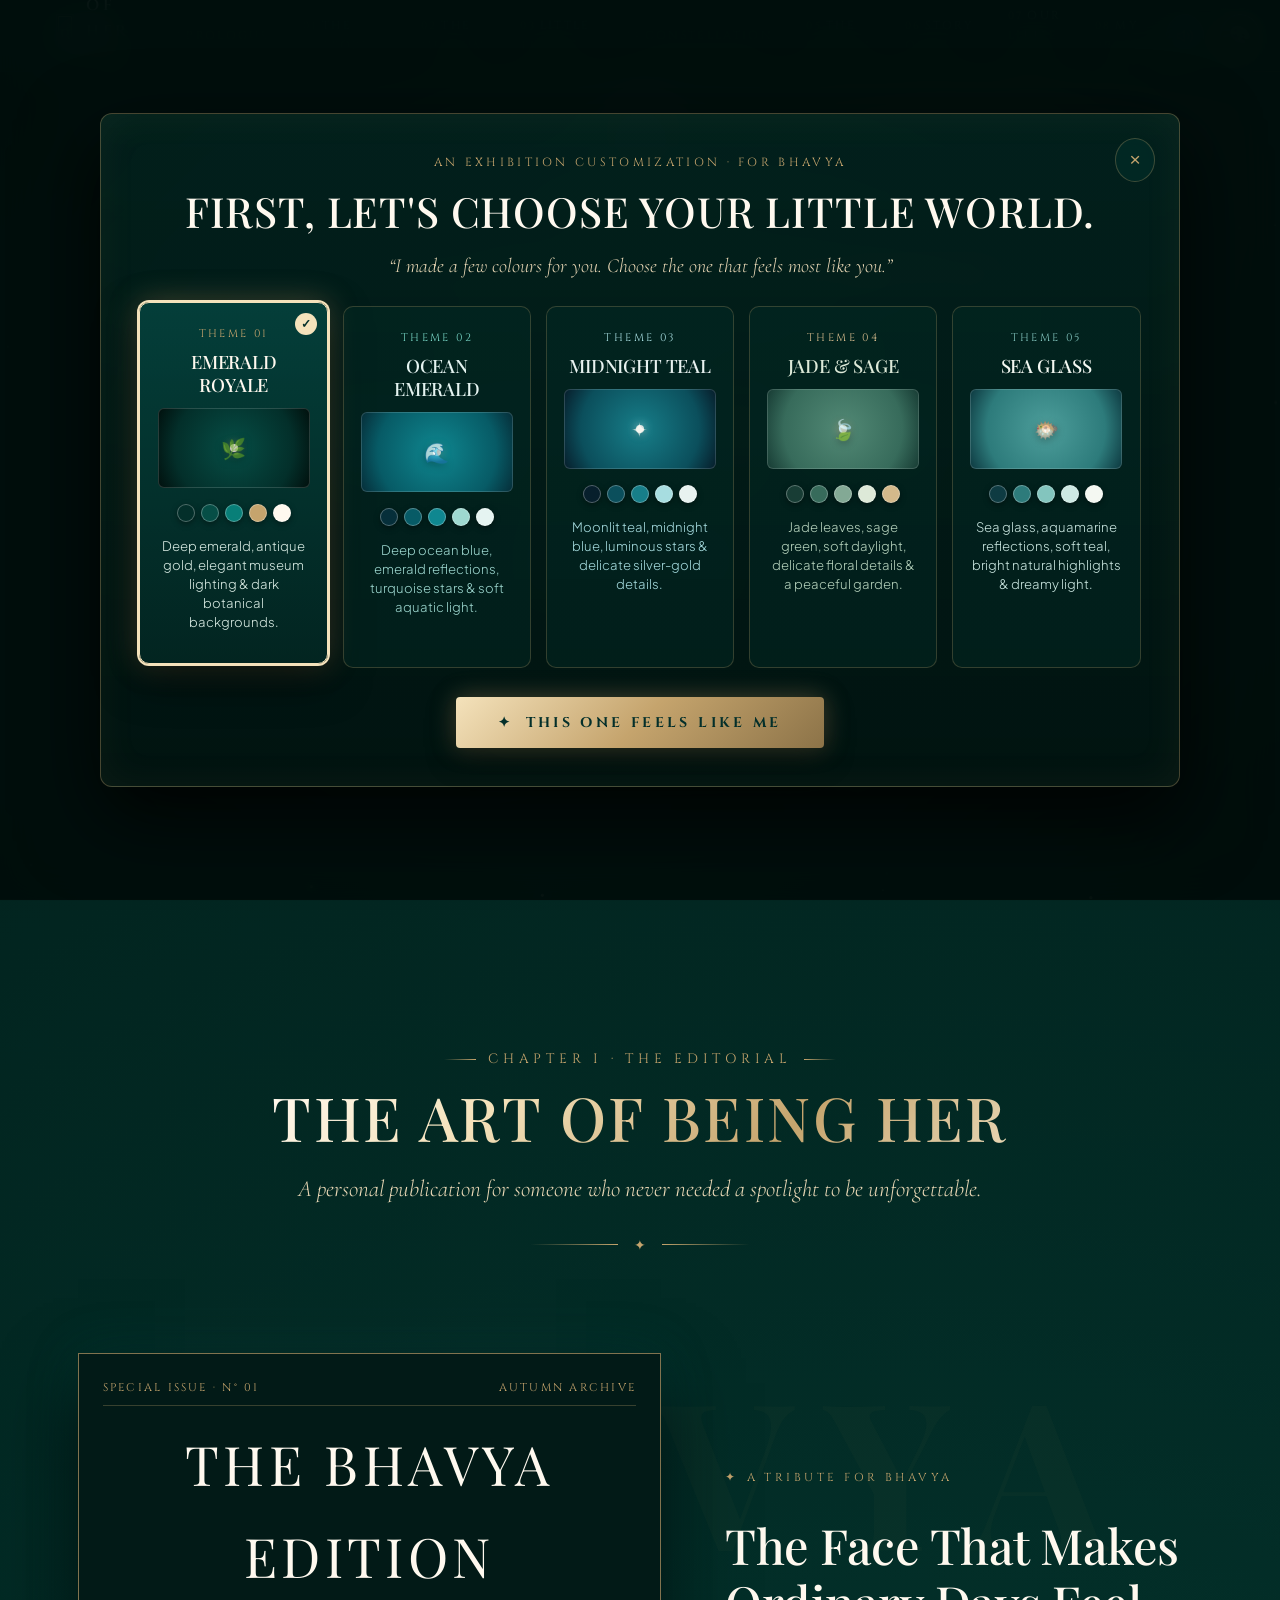
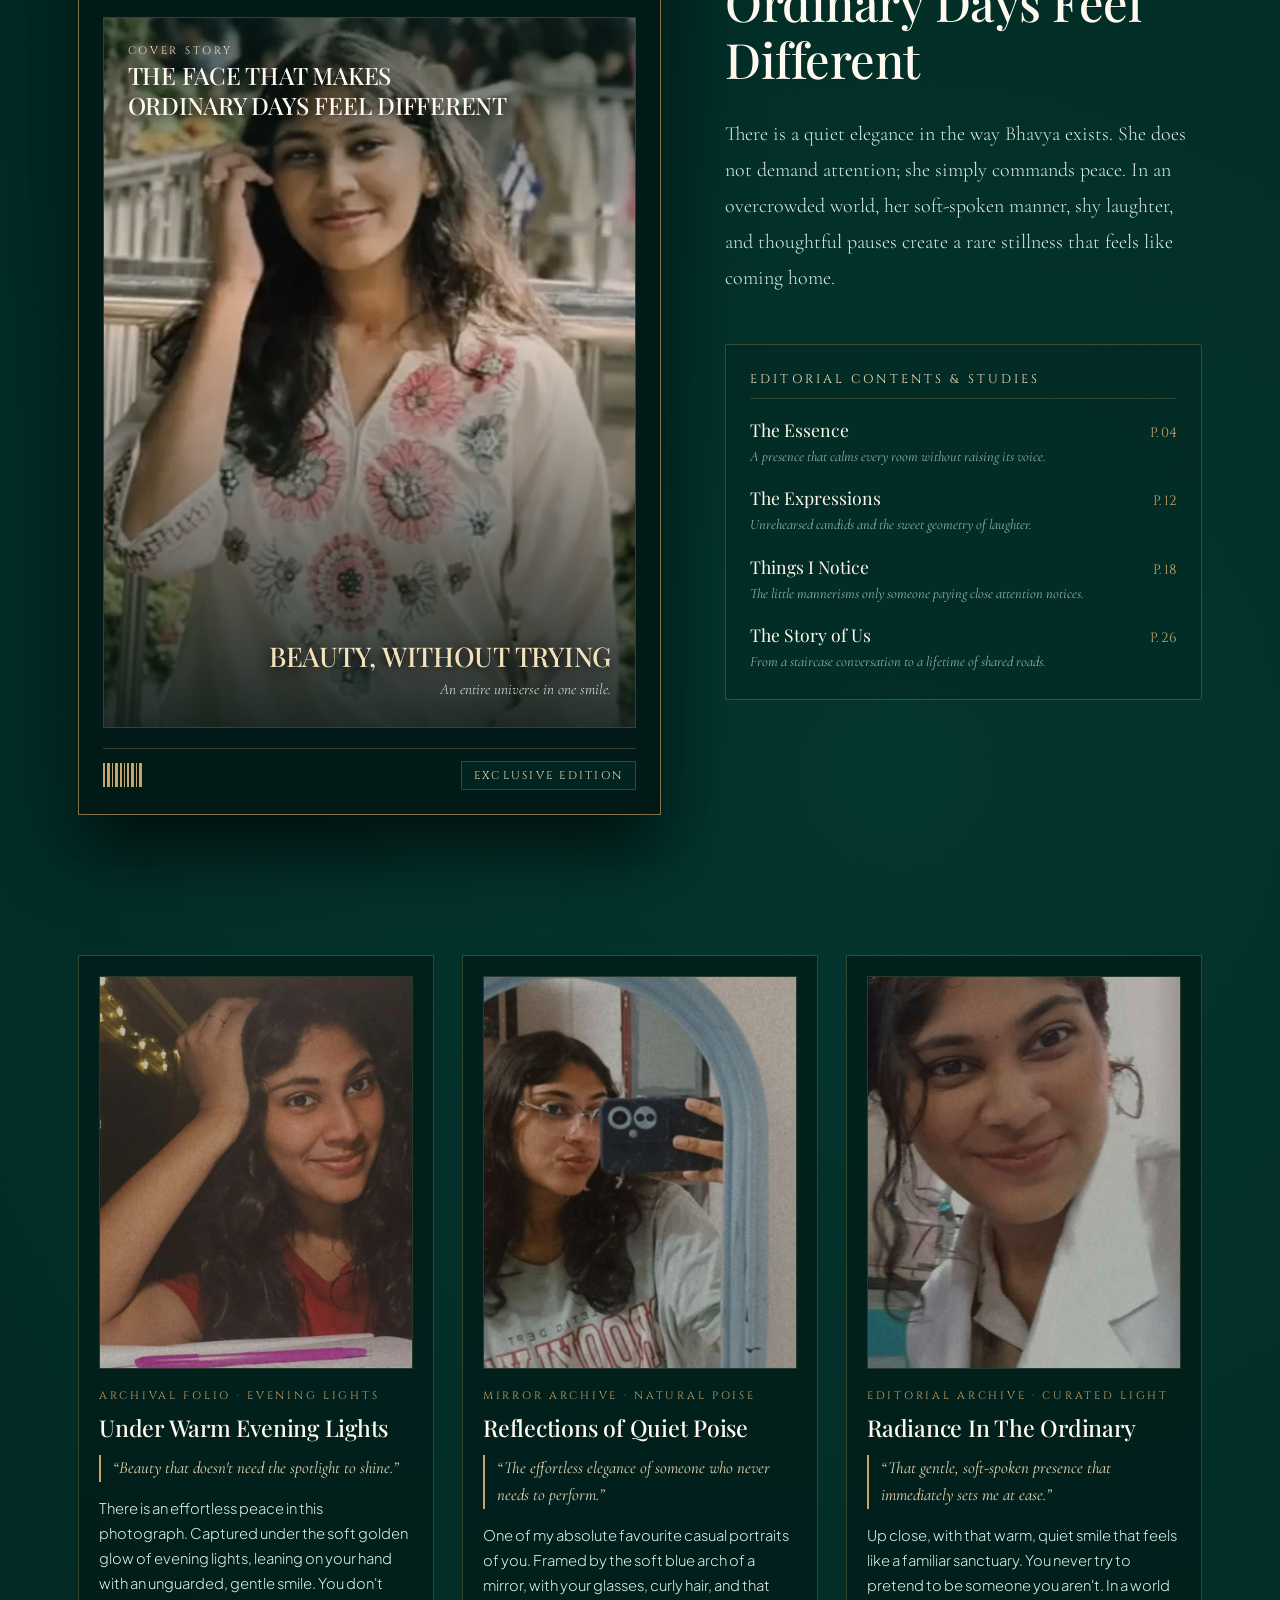
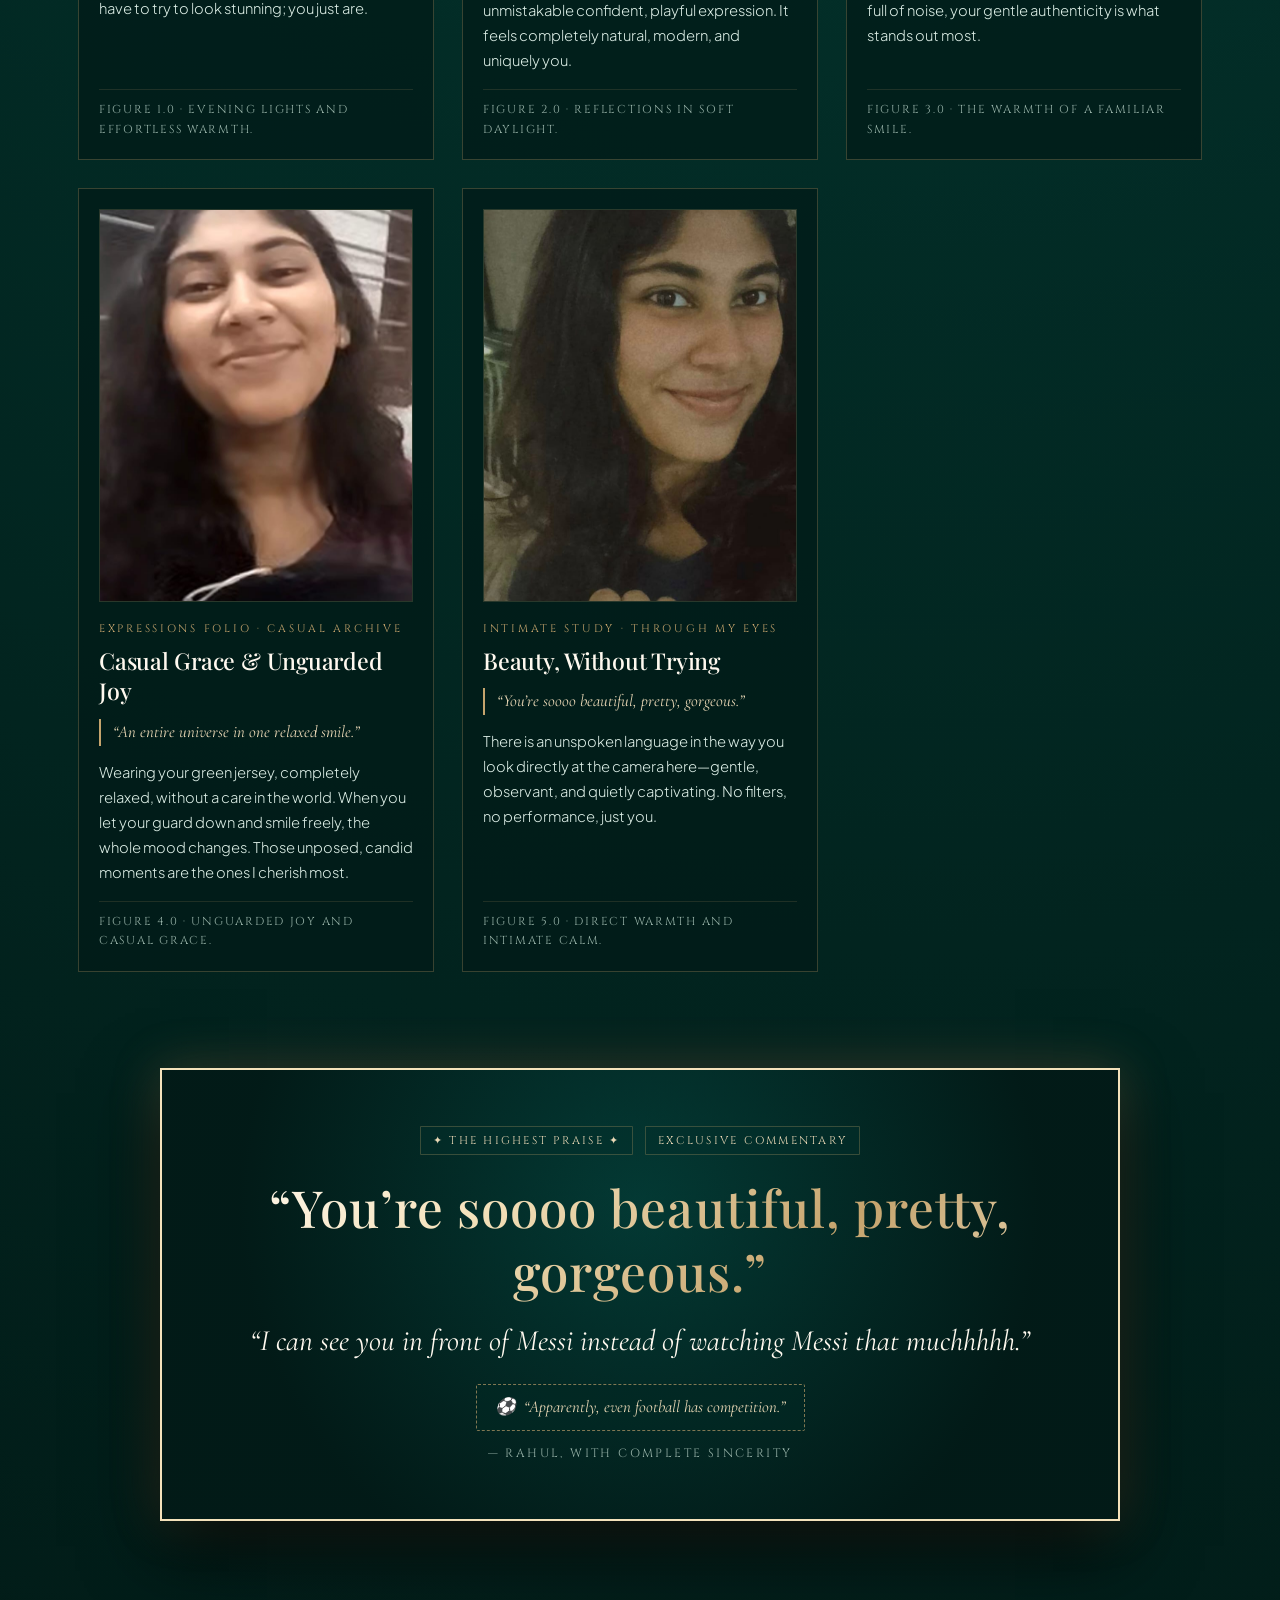
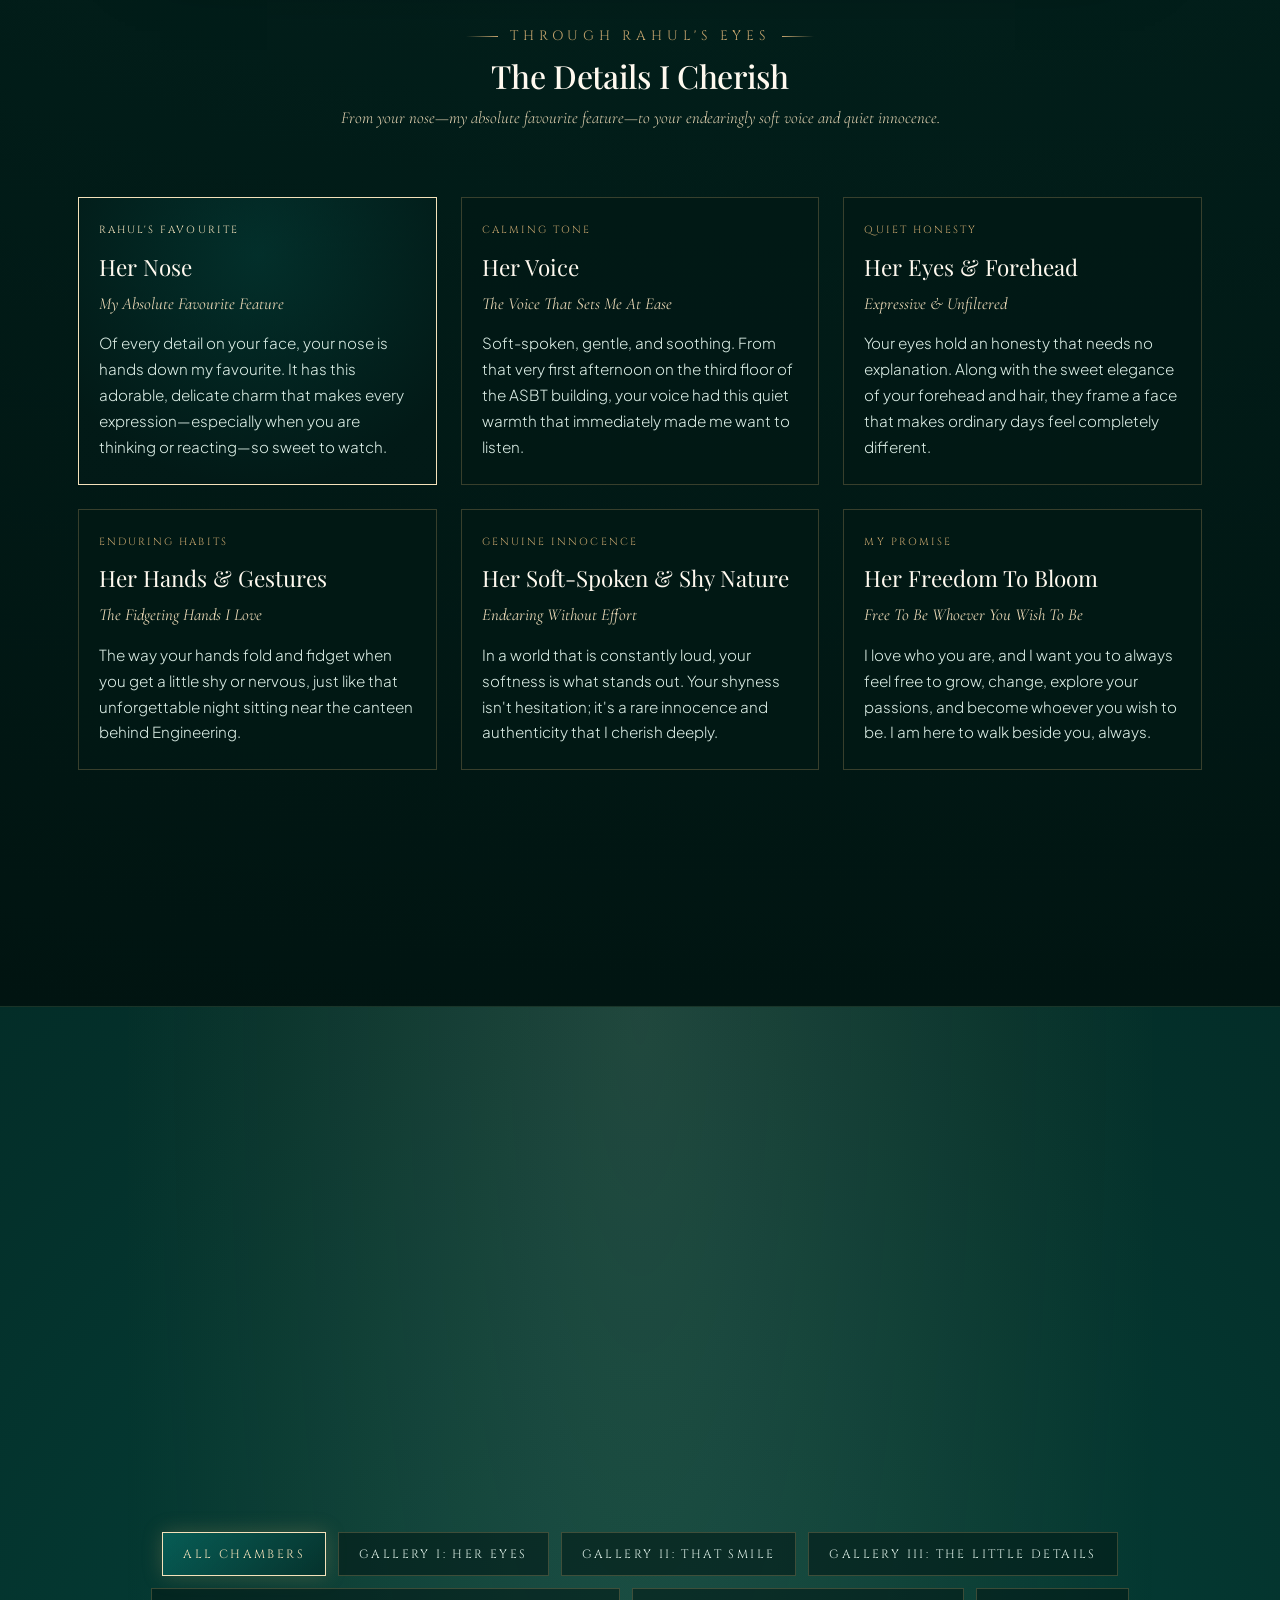
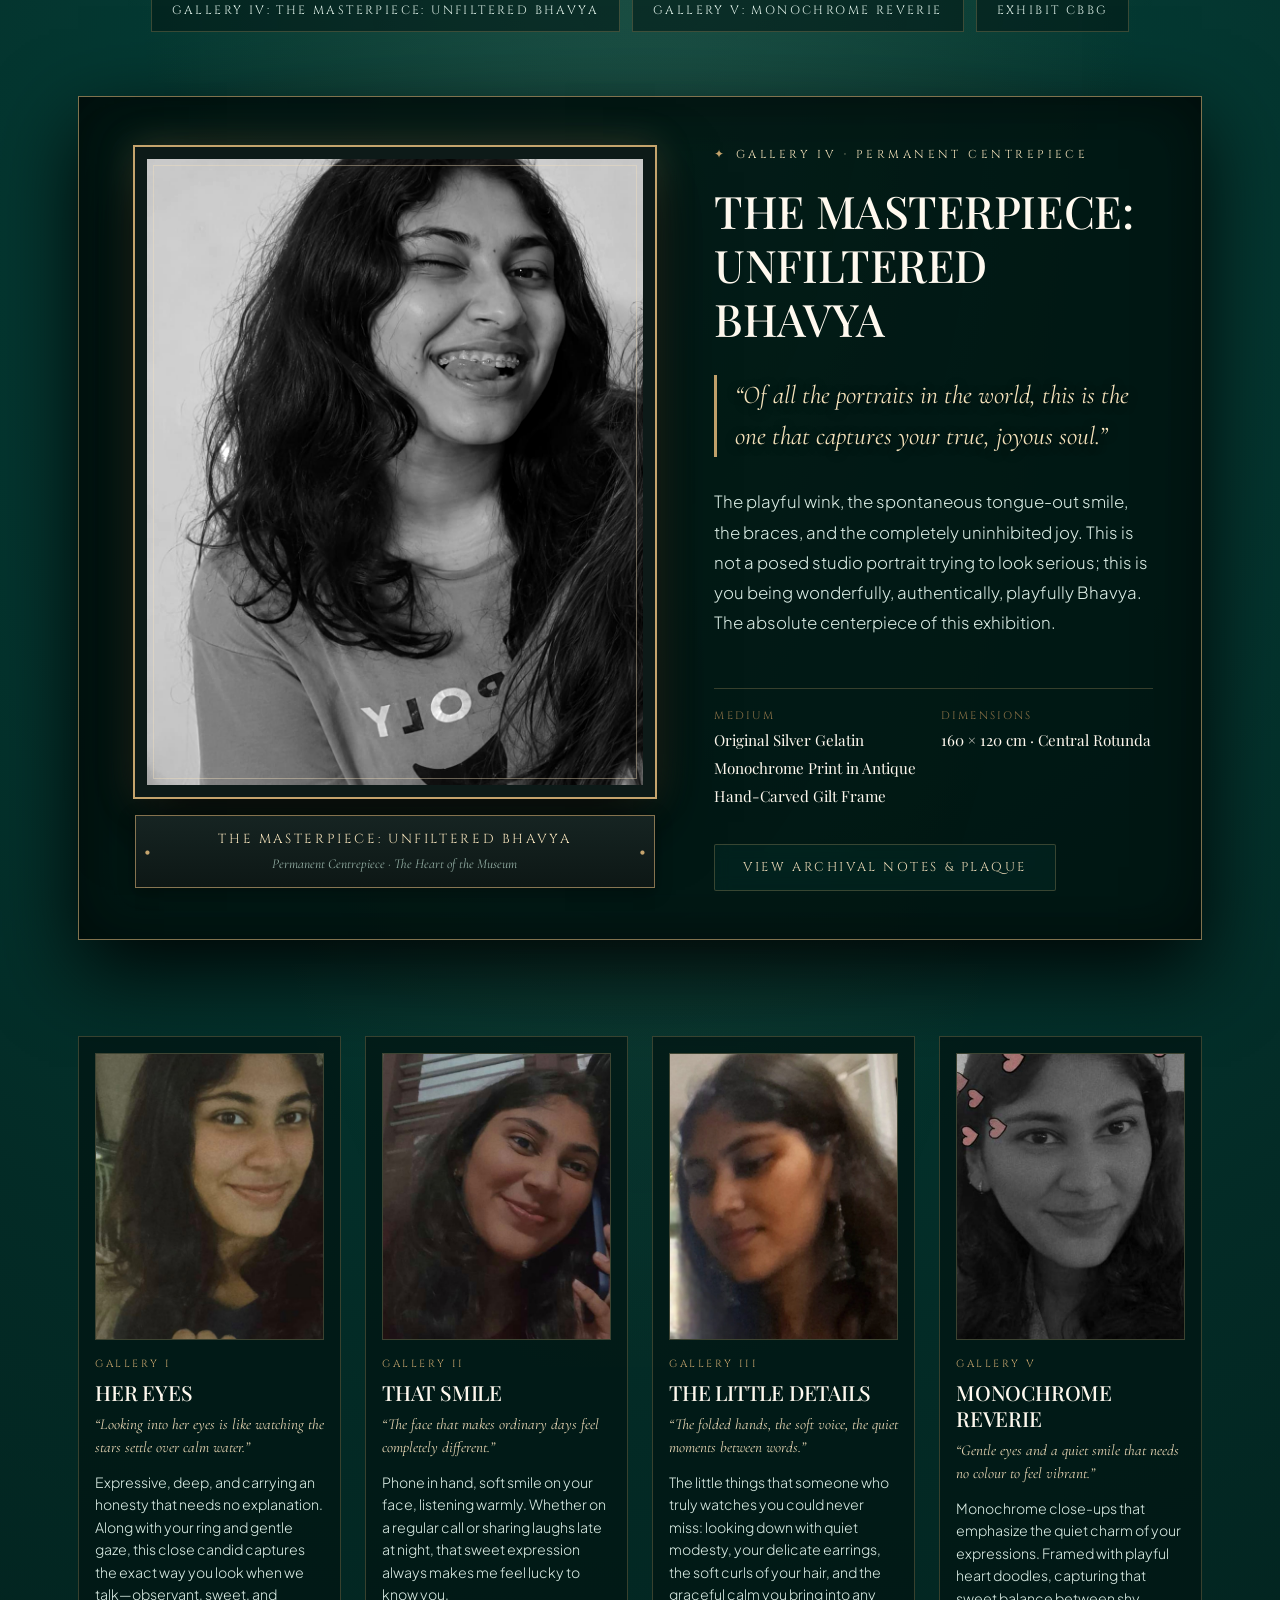
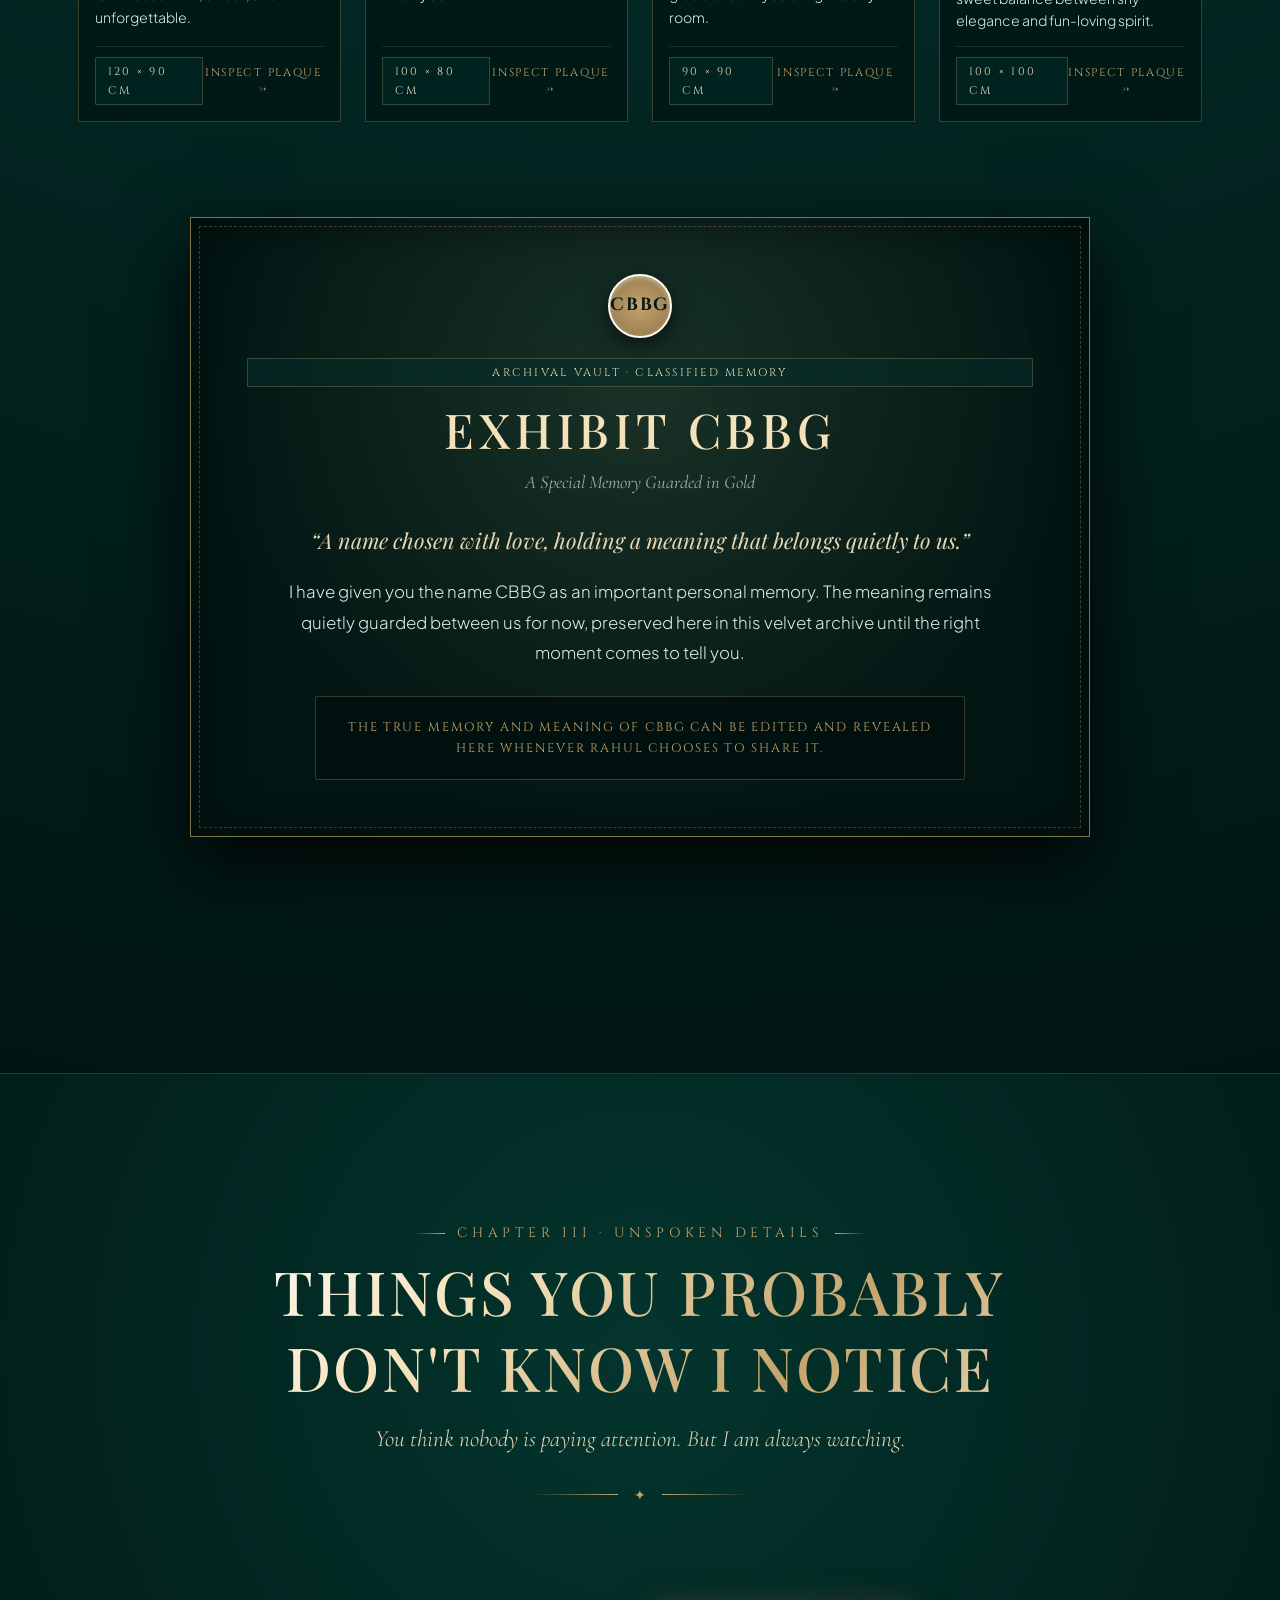
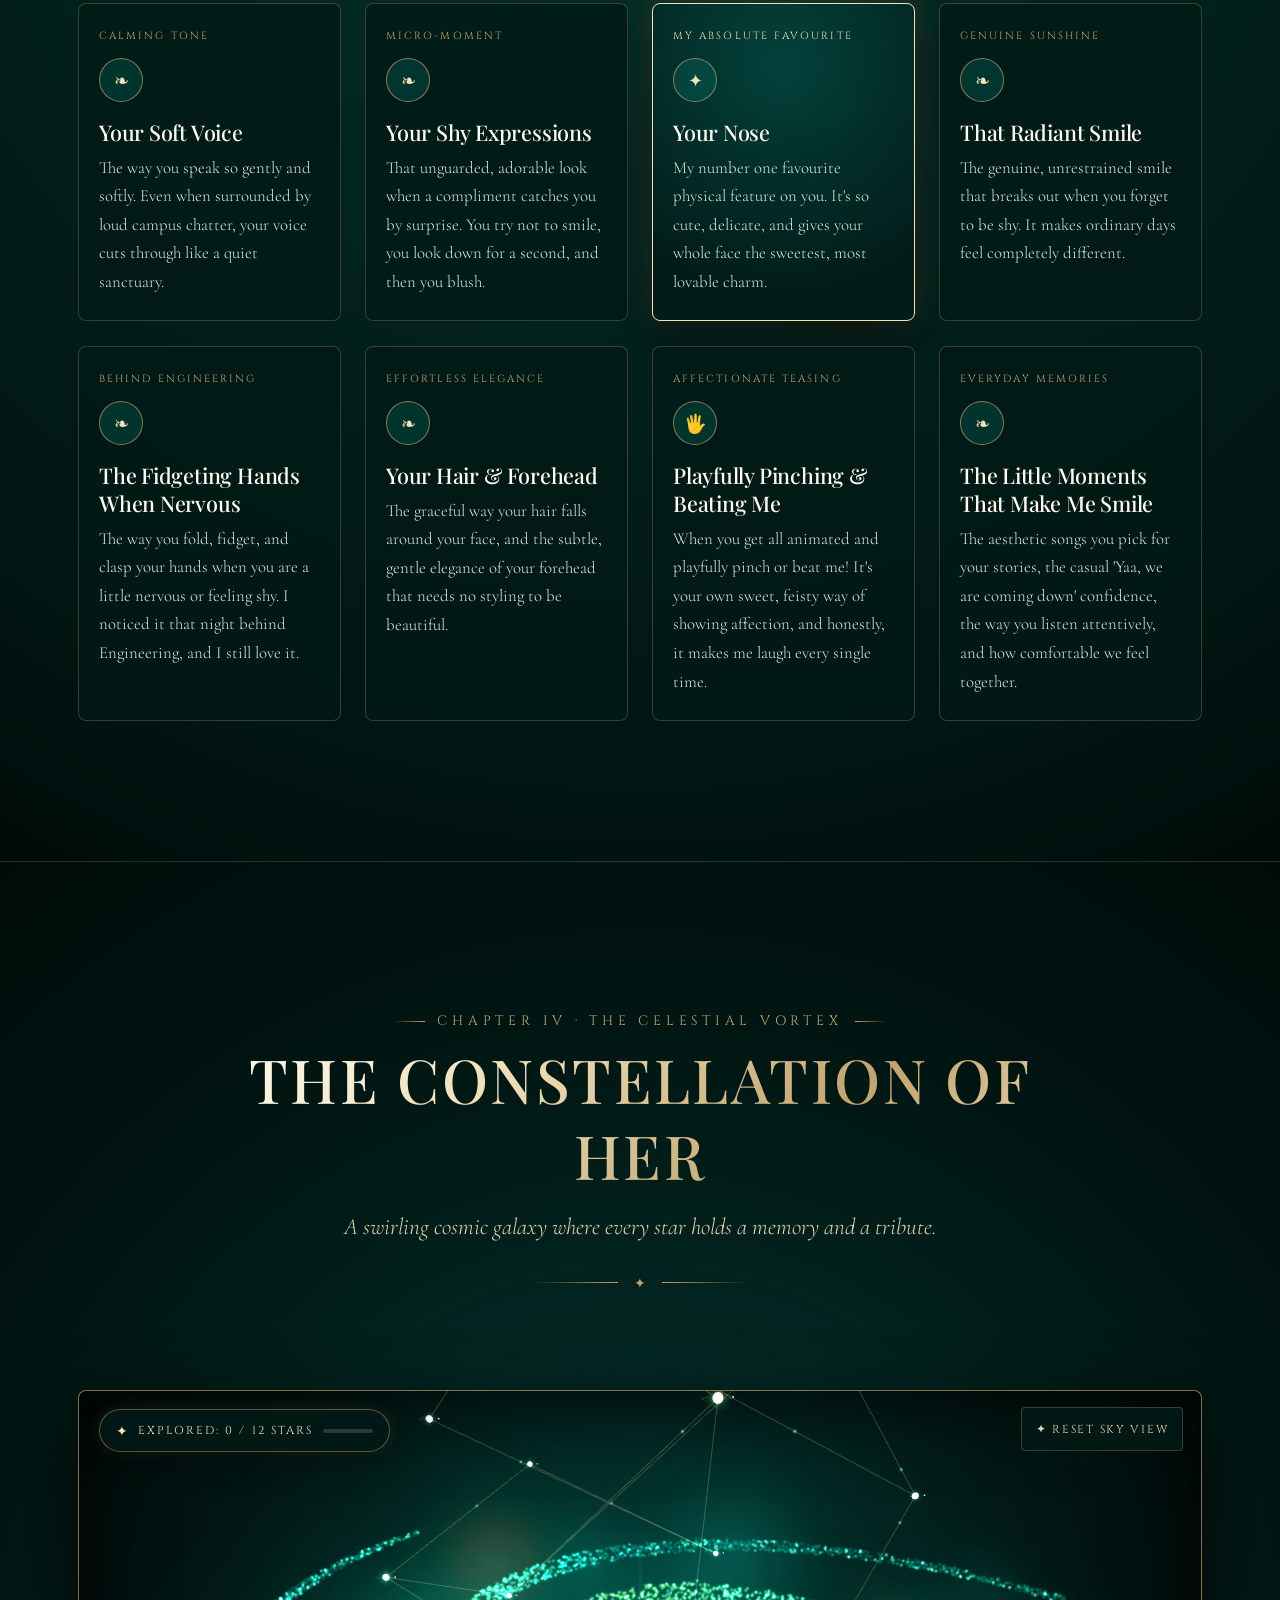
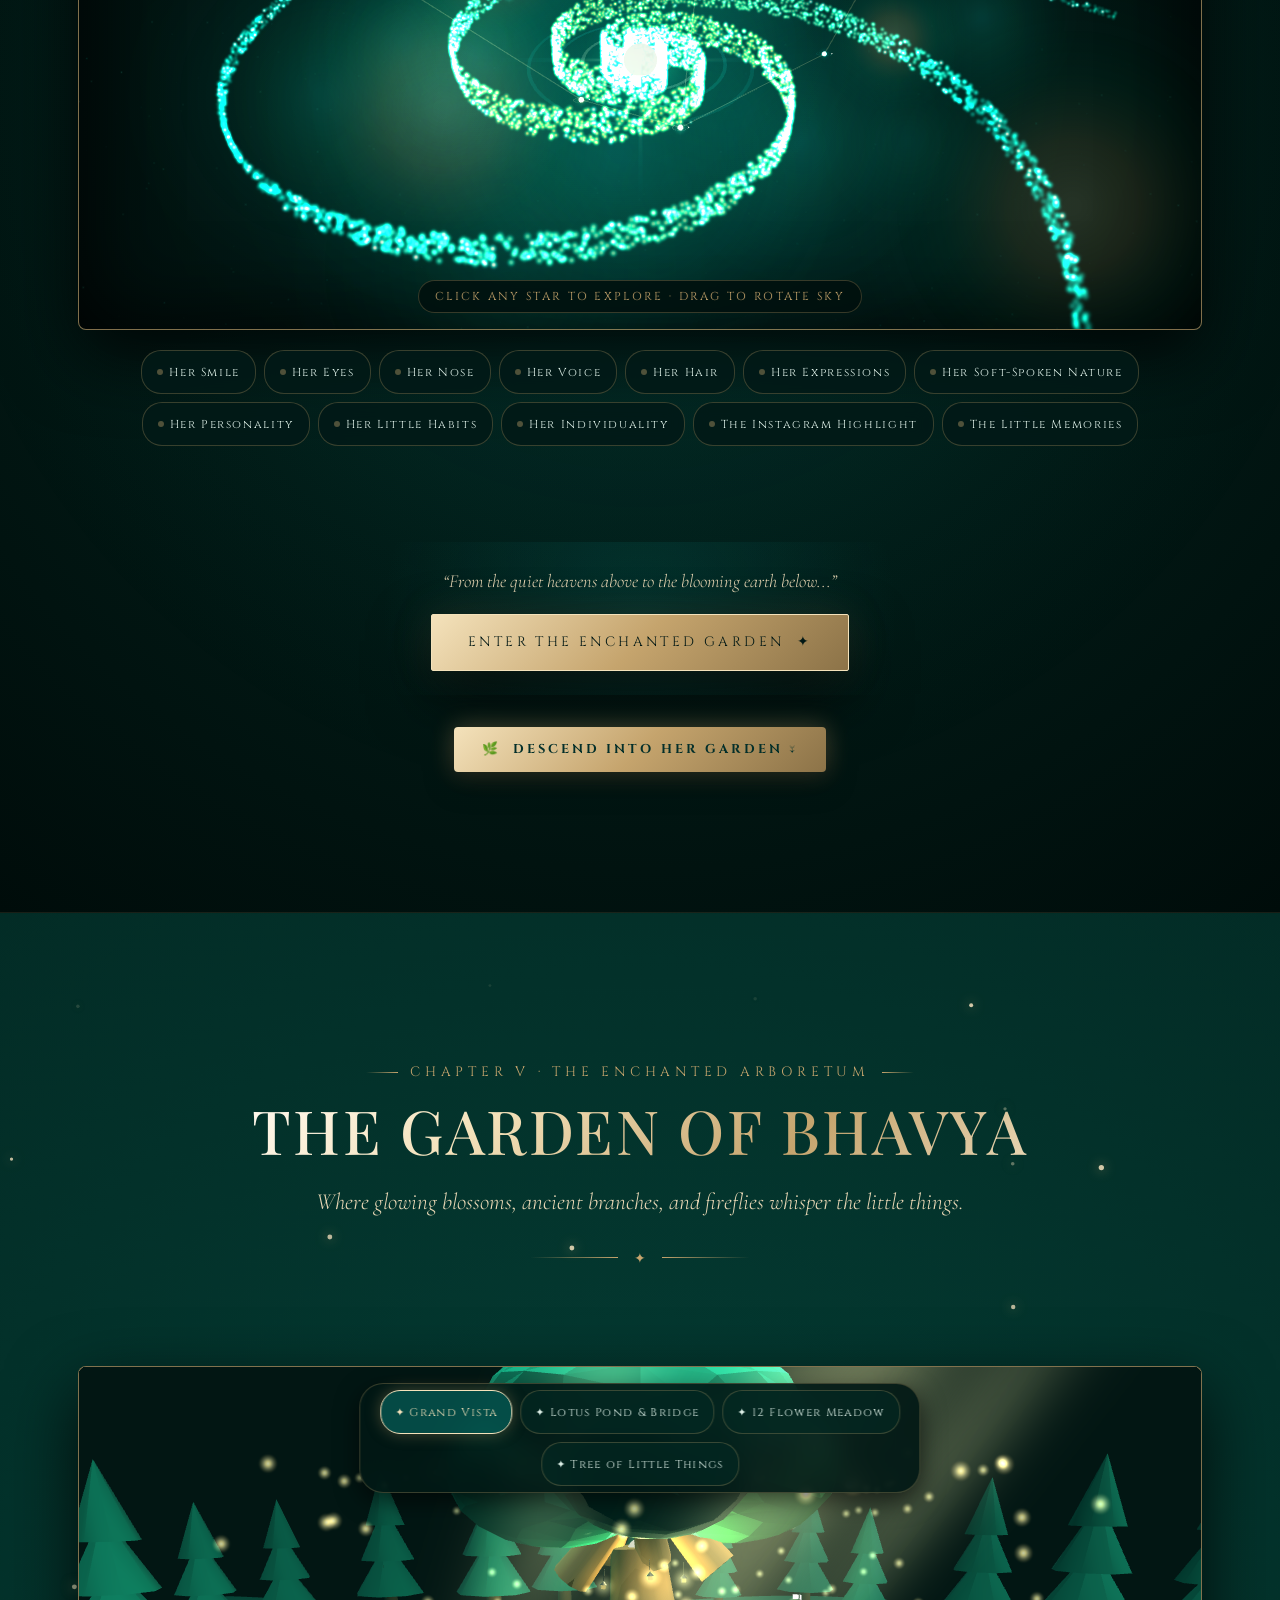
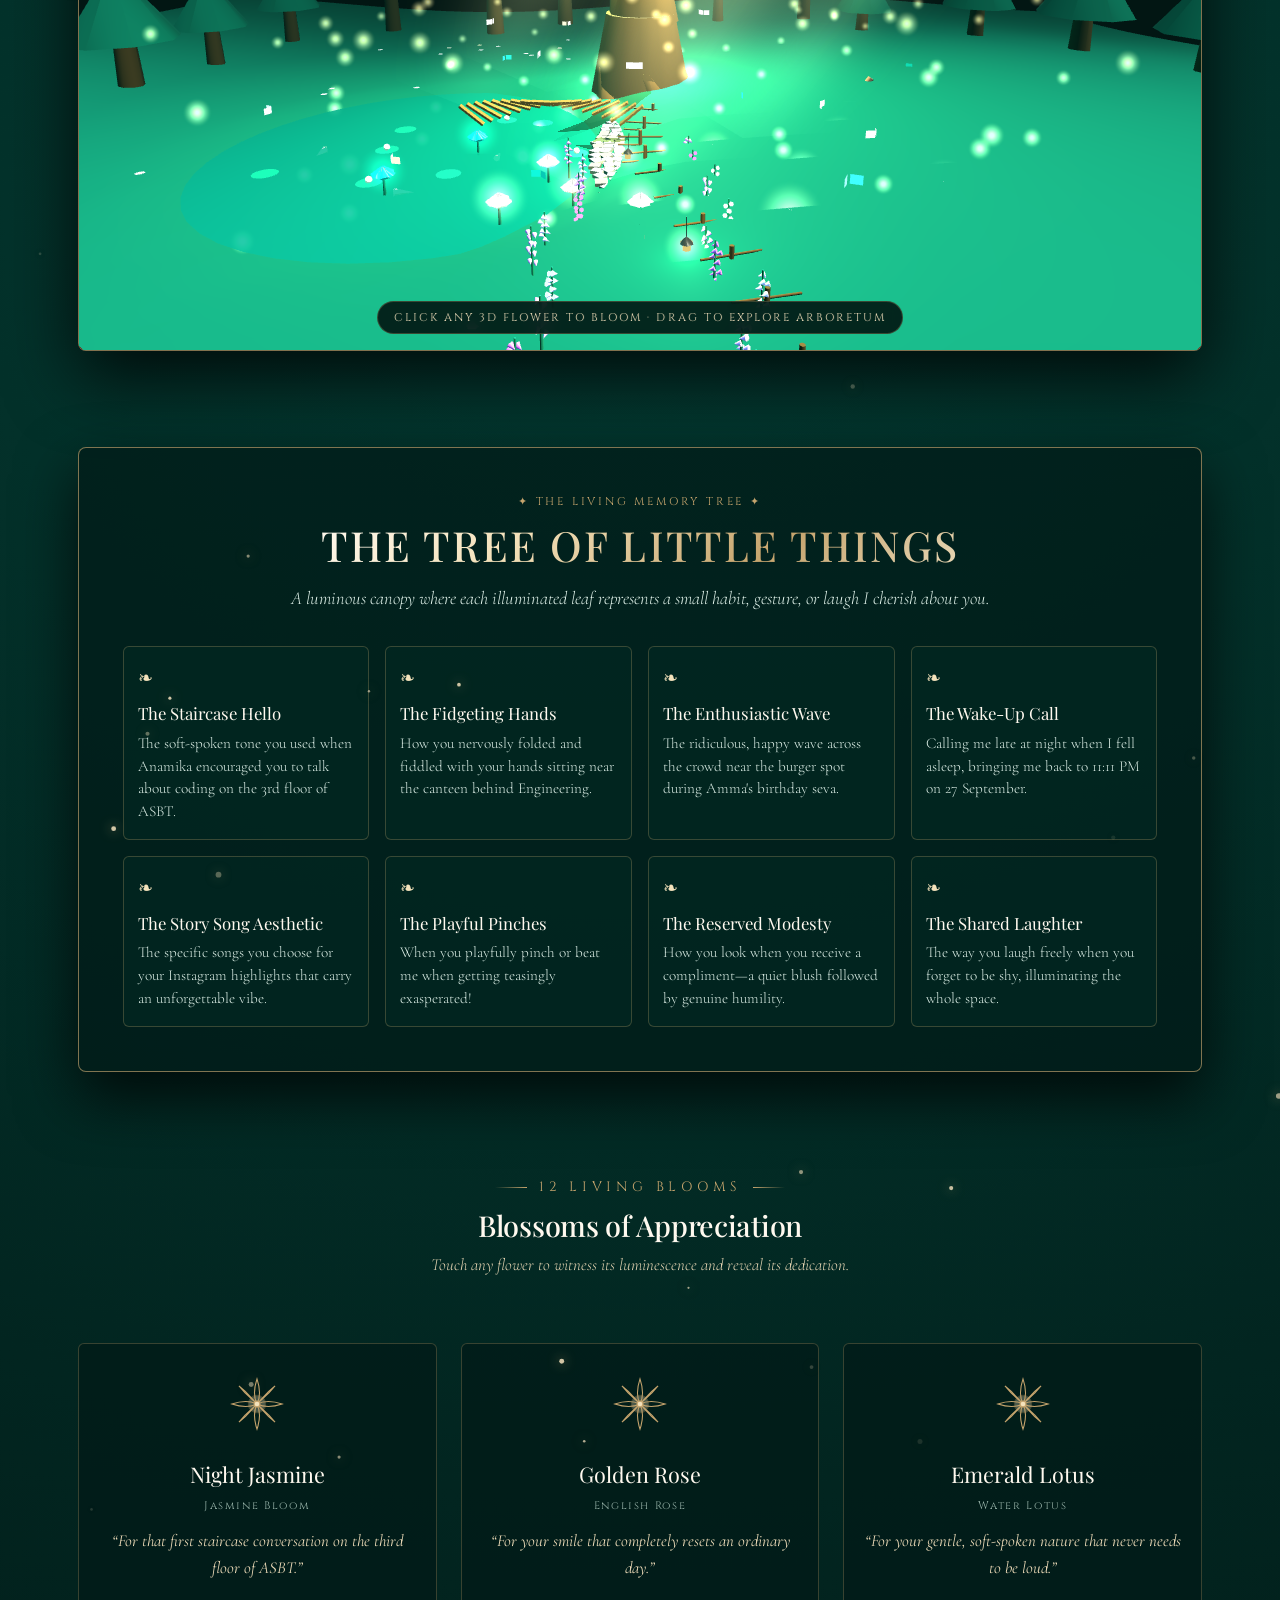
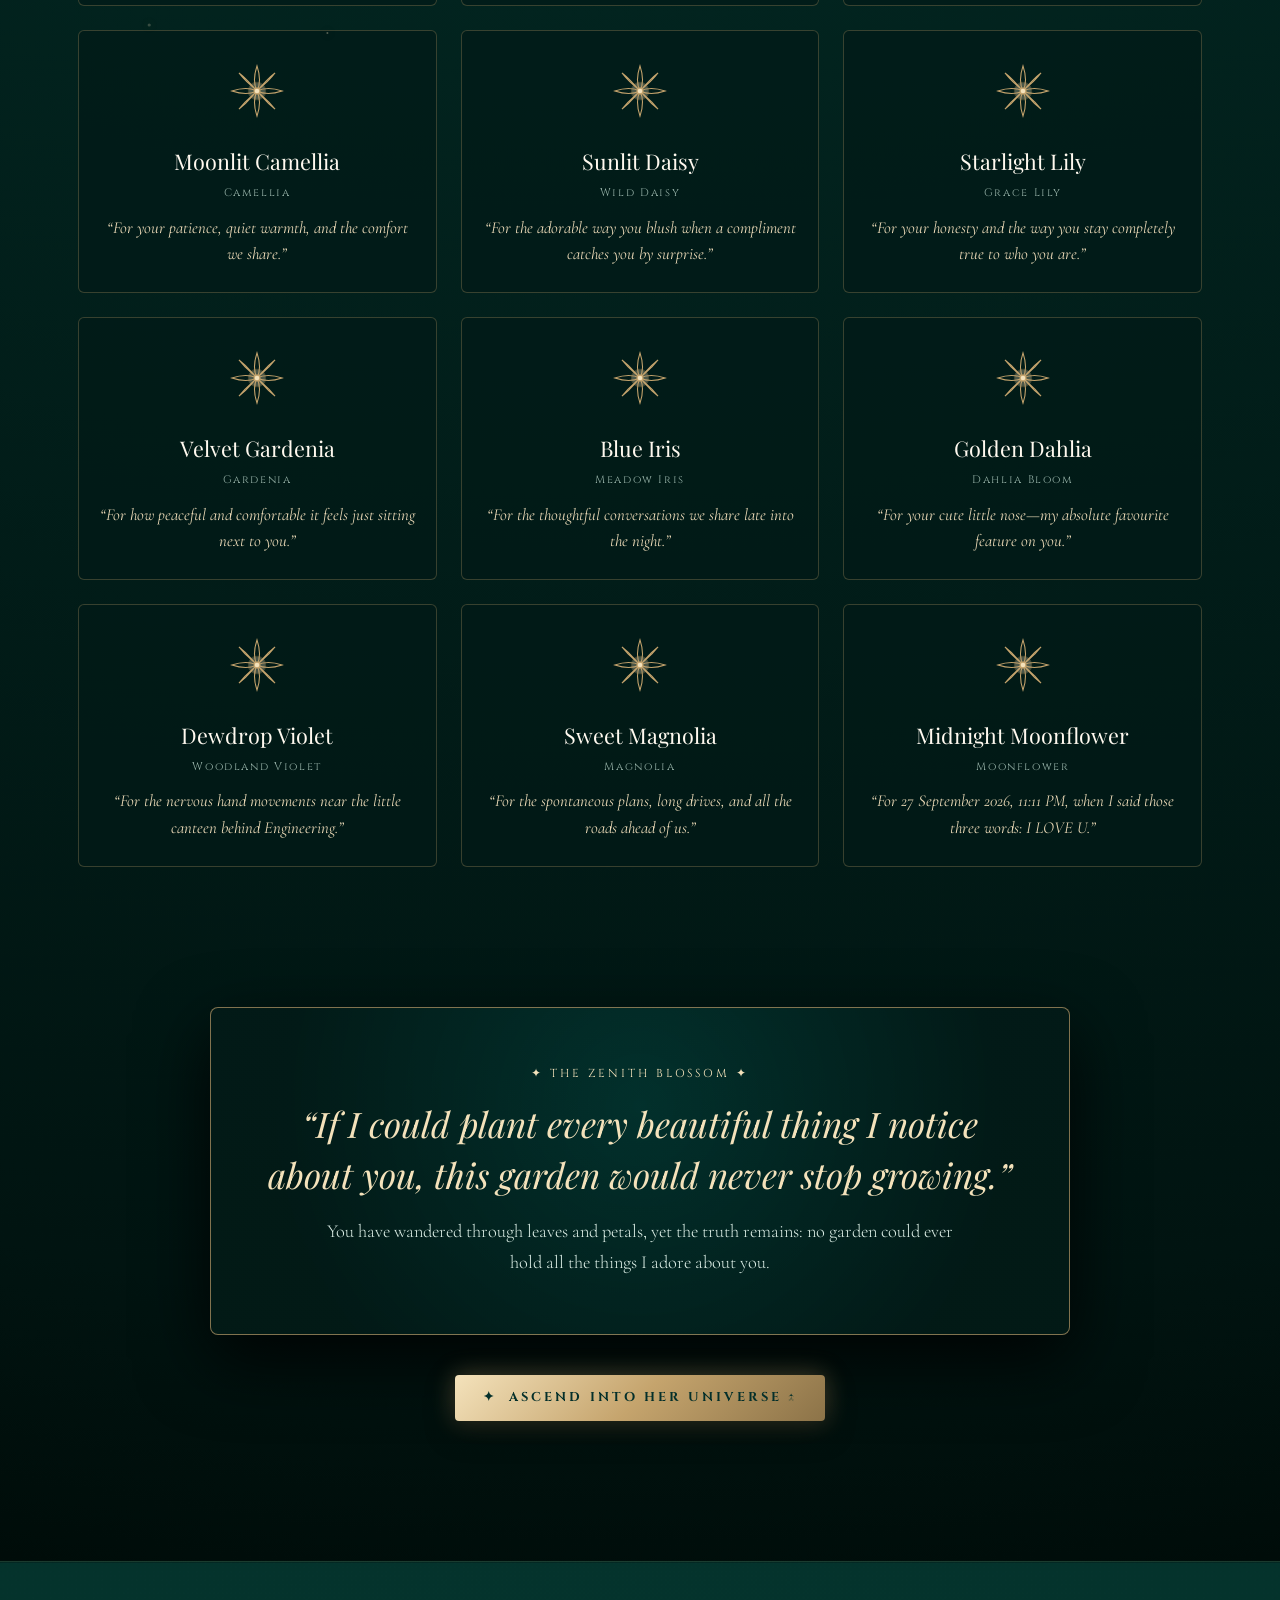
==== commit de12dda4: "Add cinematic Museum of Her experience" ====
--- a/index.html
+++ b/index.html
@@ -163,12 +163,12 @@
     <nav class="header-nav" aria-label="Exhibition Galleries">
       <a href="#opening" class="nav-link active"><span class="roman">00</span>Prologue</a>
       <a href="#editorial" class="nav-link"><span class="roman">01</span>The Editorial</a>
-      <a href="#museum" class="nav-link"><span class="roman">02</span>The Museum</a>
+      <a href="museum.html" class="nav-link"><span class="roman">02</span>The Museum</a>
       <a href="#noticing" class="nav-link"><span class="roman">03</span>Little Things</a>
       <a href="#constellation" class="nav-link"><span class="roman">04</span>Constellation</a>
       <a href="#garden" class="nav-link"><span class="roman">05</span>The Garden</a>
       <a href="#timeline" class="nav-link"><span class="roman">06</span>Story of Us</a>
-      <a href="#calls" class="nav-link"><span class="roman">07</span>Our Calls</a>
+      <a href="#calls" class="nav-link"><span class="roman">07</span>Our Little Calls</a>
       <a href="#letter" class="nav-link"><span class="roman">08</span>My Promise</a>
     </nav>
 
@@ -209,7 +209,7 @@
     <nav class="mobile-drawer-links">
       <a href="#opening"><span class="num">00</span>Prologue</a>
       <a href="#editorial"><span class="num">01</span>The Editorial</a>
-      <a href="#museum"><span class="num">02</span>The Museum</a>
+      <a href="museum.html"><span class="num">02</span>The Museum</a>
       <a href="#noticing"><span class="num">03</span>Things I Notice</a>
       <a href="#constellation"><span class="num">04</span>The Constellation</a>
       <a href="#garden"><span class="num">05</span>The Garden</a>
@@ -404,6 +404,11 @@
         <h2 class="section-title gold-text">THE MUSEUM OF YOU</h2>
         <p class="section-tagline">A quiet gallery of emerald velvet, warm spotlights, and the details I treasure most.</p>
         <div class="gold-divider"><span>✦</span></div>
+        <div style="margin-top: 1.5rem; text-align: center;">
+          <a href="museum.html" class="museum-standalone-portal-btn" style="display: inline-flex; align-items: center; gap: 10px; background: linear-gradient(135deg, rgba(197, 164, 109, 0.25) 0%, rgba(6, 78, 70, 0.7) 100%); border: 1px solid var(--border-gold-accent); color: var(--gold-bright); font-family: var(--font-mono-meta); font-size: 0.8rem; letter-spacing: 0.2em; text-transform: uppercase; padding: 12px 26px; border-radius: 2px; text-decoration: none; box-shadow: 0 10px 30px rgba(0,0,0,0.5); transition: all 0.3s ease;">
+            <span>✦</span> <span>Enter The Standalone Museum Experience</span> <span>&rarr;</span>
+          </a>
+        </div>
       </header>
 
       <!-- Gallery Room Filter Tabs -->
@@ -600,17 +605,6 @@
        8. SECTION 7: THE STORY OF US (The Complete Relationship Story)
        ========================================================================= -->
   <section class="section timeline-section" id="timeline">
-    <!-- Story Reading Progress Bar Tracker -->
-    <div class="story-reading-tracker" id="story-reading-tracker">
-      <span class="story-tracker-label" id="story-progress-label">READING STORY: 0%</span>
-      <div class="story-progress-indicator-bar">
-        <div class="story-progress-fill" id="story-progress-fill"></div>
-      </div>
-      <div class="story-chapter-jumper" id="story-chapter-jumper">
-        <!-- Injected dynamically -->
-      </div>
-    </div>
-
     <div class="container">
       <header class="section-header">
         <div class="section-number">Chapter VI &middot; Our Journey</div>
@@ -618,7 +612,20 @@
         <p class="section-tagline">Narrated by Rahul, for Bhavya. Every memory, every laugh, and every quiet moment.</p>
         <div class="gold-divider"><span>✦</span></div>
       </header>
-
+    </div>
+
+    <!-- Story Reading Progress Bar Tracker (Sticky under site header) -->
+    <div class="story-reading-tracker" id="story-reading-tracker">
+      <span class="story-tracker-label" id="story-progress-label">READING STORY: 0%</span>
+      <div class="story-progress-indicator-bar">
+        <div class="story-progress-fill" id="story-progress-fill"></div>
+      </div>
+      <div class="story-chapter-jumper" id="story-chapter-jumper">
+        <!-- Injected dynamically -->
+      </div>
+    </div>
+
+    <div class="container">
       <!-- Long-Form Editorial Container -->
       <div class="story-editorial-container" id="timeline-chapters-container">
         <!-- Injected dynamically from config.js -->
@@ -719,7 +726,7 @@
           </div>
 
           <div class="letter-postscript">
-            P.S. You will always be the masterpiece of this exhibition. MA QUEEN. ♡
+            P.S. You will always be the masterpiece of this exhibition. MY BABEE. ♡
           </div>
         </div>
 
--- a/css/base.css
+++ b/css/base.css
@@ -364,3 +364,70 @@
     transition: none !important;
   }
 }
+
+
+/* ==============================================================================
+ * GLOBAL RESPONSIVE RULES & MOBILE OVERFLOW PREVENTION (360px - 768px)
+ * ============================================================================== */
+html, body {
+  max-width: 100vw;
+  overflow-x: hidden;
+}
+
+@media (max-width: 768px) {
+  html, body {
+    overflow-x: hidden;
+  }
+  .container {
+    width: 100%;
+    max-width: 100vw;
+    padding-left: 14px;
+    padding-right: 14px;
+    box-sizing: border-box;
+  }
+  .section-header {
+    width: 100%;
+    max-width: 100%;
+    padding: 0 4px;
+    box-sizing: border-box;
+    text-align: center;
+  }
+  .section-number {
+    font-size: 0.68rem;
+    letter-spacing: 0.15em;
+    gap: 6px;
+    max-width: 100%;
+    white-space: normal;
+    text-align: center;
+    line-height: 1.4;
+  }
+  .section-number::before,
+  .section-number::after {
+    display: none;
+  }
+  .section-title {
+    font-size: clamp(1.35rem, 6.2vw, 2.0rem) !important;
+    letter-spacing: 0.02em;
+    word-break: break-word;
+    max-width: 100%;
+    line-height: 1.25;
+  }
+  .section-tagline {
+    font-size: 0.95rem;
+    line-height: 1.5;
+    max-width: 100%;
+  }
+  .gold-divider {
+    max-width: 160px;
+  }
+}
+
+
+@media (max-width: 480px) {
+  .section-title {
+    font-size: clamp(1.15rem, 5.2vw, 1.52rem) !important;
+    letter-spacing: 0.03em;
+    word-break: keep-all;
+    overflow-wrap: break-word;
+  }
+}
--- a/css/components.css
+++ b/css/components.css
@@ -588,3 +588,38 @@
   min-height: 44px;
   touch-action: manipulation;
 }
+
+
+/* Prevent Header from forcing mobile page width expansion beyond 390px */
+@media (max-width: 600px) {
+  .site-header {
+    height: 56px;
+    padding: 0 12px;
+    max-width: 100vw;
+    box-sizing: border-box;
+  }
+  .brand-sub {
+    display: none !important;
+  }
+  .header-brand {
+    gap: 10px;
+    min-width: 0;
+  }
+  .brand-title {
+    font-size: 0.78rem;
+    letter-spacing: 0.12em;
+    white-space: nowrap;
+  }
+  .header-actions {
+    gap: 6px;
+    flex-shrink: 0;
+  }
+  .audio-toggle-btn,
+  .theme-picker-btn,
+  .mobile-nav-toggle {
+    width: 36px !important;
+    height: 36px !important;
+    min-width: 36px !important;
+    padding: 0 !important;
+  }
+}
--- a/css/constellation.css
+++ b/css/constellation.css
@@ -18,10 +18,7 @@
 .starchart-grid-lines {
   position: absolute;
   inset: 0;
-  background-image: 
-    linear-gradient(to right, rgba(197, 164, 109, 0.04) 1px, transparent 1px),
-    linear-gradient(to bottom, rgba(197, 164, 109, 0.04) 1px, transparent 1px);
-  background-size: 80px 80px;
+  background: radial-gradient(circle at 50% 50%, rgba(12, 179, 167, 0.08) 0%, rgba(2, 26, 23, 0) 70%);
   pointer-events: none;
   z-index: 1;
 }
@@ -290,8 +287,11 @@
 /* Responsive Constellation */
 @media (max-width: 768px) {
   .constellation-section .section-title {
-    font-size: clamp(1.4rem, 6vw, 2.2rem) !important;
-    word-break: break-word;
+    font-size: clamp(0.90rem, 3.8vw, 1.35rem) !important;
+    white-space: normal !important;
+    word-break: normal !important;
+    max-width: 100% !important;
+    text-align: center;
   }
   .constellation-viewport {
     height: 380px;
@@ -454,3 +454,152 @@
     width: 36px;
   }
 }
+
+
+/* Enhanced Constellation Card Modal & Quick Nav Pills */
+.card-modal-content {
+  position: relative;
+}
+.card-modal-close {
+  position: absolute;
+  top: -4px;
+  right: -4px;
+  background: rgba(3, 40, 35, 0.85);
+  border: 1px solid var(--border-gold-subtle);
+  color: var(--gold-antique);
+  width: 32px;
+  height: 32px;
+  border-radius: 50%;
+  cursor: pointer;
+  display: flex;
+  align-items: center;
+  justify-content: center;
+  font-size: 1.1rem;
+  transition: all var(--duration-fast) ease;
+}
+.card-modal-close:hover {
+  background: var(--gold-antique);
+  color: #021a17;
+}
+.card-modal-header {
+  display: flex;
+  justify-content: space-between;
+  align-items: center;
+  margin-bottom: 8px;
+}
+.card-modal-badge {
+  font-family: var(--font-mono-meta);
+  font-size: 0.65rem;
+  letter-spacing: 0.22em;
+  color: var(--gold-bright);
+}
+.card-modal-category {
+  font-family: var(--font-serif-body);
+  font-style: italic;
+  font-size: 0.92rem;
+  color: var(--sage-muted);
+}
+.card-modal-title {
+  font-family: var(--font-serif-title);
+  font-size: 1.55rem;
+  margin: 4px 0 12px;
+}
+.card-modal-tribute {
+  font-family: var(--font-serif-body);
+  font-size: 1.12rem;
+  line-height: 1.7;
+  font-style: italic;
+  color: var(--ivory-warm);
+  border-top: 1px solid rgba(197, 164, 109, 0.2);
+  padding-top: 12px;
+  margin-bottom: 16px;
+}
+.card-modal-footer {
+  display: flex;
+  justify-content: space-between;
+  border-top: 1px solid rgba(197, 164, 109, 0.15);
+  padding-top: 12px;
+}
+.card-modal-nav-btn {
+  background: rgba(3, 40, 35, 0.75);
+  border: 1px solid var(--border-gold-subtle);
+  color: var(--gold-champagne);
+  padding: 6px 14px;
+  font-family: var(--font-mono-meta);
+  font-size: 0.72rem;
+  letter-spacing: 0.12em;
+  border-radius: 20px;
+  cursor: pointer;
+  transition: all var(--duration-fast) ease;
+}
+.card-modal-nav-btn:hover {
+  background: rgba(8, 127, 120, 0.55);
+  border-color: var(--gold-bright);
+  color: var(--gold-bright);
+}
+.star-quick-nav-pill,
+.quick-star-pill {
+  display: inline-flex;
+  align-items: center;
+  gap: 6px;
+  background: rgba(2, 26, 23, 0.88);
+  border: 1px solid var(--border-gold-subtle);
+  padding: 7px 15px;
+  font-family: var(--font-mono-meta);
+  font-size: 0.72rem;
+  letter-spacing: 0.14em;
+  color: var(--mint-soft);
+  cursor: pointer;
+  border-radius: 20px;
+  backdrop-filter: blur(8px);
+  transition: all var(--duration-fast) ease;
+  white-space: nowrap;
+}
+.star-quick-nav-pill:hover,
+.star-quick-nav-pill.active {
+  background: rgba(8, 127, 120, 0.55);
+  border-color: var(--gold-bright);
+  color: var(--gold-bright);
+  box-shadow: 0 0 16px rgba(197, 164, 109, 0.35);
+}
+.star-quick-nav-pill.explored .pill-dot {
+  background: var(--gold-bright);
+  box-shadow: 0 0 8px var(--gold-bright);
+}
+.pill-dot {
+  width: 6px;
+  height: 6px;
+  border-radius: 50%;
+  background: var(--mint-soft);
+  display: inline-block;
+  transition: all var(--duration-fast) ease;
+}
+
+@media (max-width: 600px) {
+  .constellation-viewport {
+    height: clamp(340px, 52vh, 460px);
+  }
+  .constellation-quick-nav {
+    overflow-x: auto;
+    flex-wrap: nowrap;
+    justify-content: flex-start;
+    padding: 0 12px 8px;
+    -webkit-overflow-scrolling: touch;
+    scrollbar-width: none;
+  }
+  .constellation-quick-nav::-webkit-scrollbar {
+    display: none;
+  }
+  .constellation-card-modal {
+    width: calc(100% - 24px);
+    padding: 16px 18px;
+    bottom: 12px;
+  }
+  .card-modal-title {
+    font-size: 1.25rem;
+  }
+  .card-modal-tribute {
+    font-size: 0.98rem;
+    line-height: 1.6;
+  }
+}
--- a/css/garden.css
+++ b/css/garden.css
@@ -410,8 +410,11 @@
 
 @media (max-width: 768px) {
   .garden-section .section-title {
-    font-size: clamp(1.4rem, 6vw, 2.2rem) !important;
-    word-break: break-word;
+    font-size: clamp(0.98rem, 4.3vw, 1.45rem) !important;
+    white-space: normal !important;
+    word-break: normal !important;
+    max-width: 100% !important;
+    text-align: center;
   }
   .garden-3d-viewport {
     height: 390px;
@@ -453,3 +456,125 @@
     grid-template-columns: 1fr;
   }
 }
+
+
+/* Enhanced Garden Modal & Mobile Responsiveness */
+.flower-modal-close {
+  position: absolute;
+  top: 14px;
+  right: 14px;
+  background: rgba(3, 40, 35, 0.85);
+  border: 1px solid var(--border-gold-subtle);
+  color: var(--gold-antique);
+  width: 32px;
+  height: 32px;
+  border-radius: 50%;
+  cursor: pointer;
+  display: flex;
+  align-items: center;
+  justify-content: center;
+  font-size: 1.1rem;
+  transition: all var(--duration-fast) ease;
+}
+.flower-modal-close:hover {
+  background: var(--gold-antique);
+  color: #021a17;
+}
+.flower-modal-title {
+  font-family: var(--font-serif-title);
+  font-size: 1.6rem;
+  color: var(--gold-bright);
+  margin: 6px 0 2px;
+}
+.flower-modal-variety {
+  font-family: var(--font-serif-body);
+  font-style: italic;
+  font-size: 0.95rem;
+  color: var(--sage-muted);
+  margin-bottom: 12px;
+}
+.flower-modal-compliment {
+  font-family: var(--font-serif-body);
+  font-size: 1.15rem;
+  line-height: 1.7;
+  font-style: italic;
+  color: var(--ivory-warm);
+  border-top: 1px solid rgba(197, 164, 109, 0.2);
+  padding-top: 12px;
+  margin-bottom: 16px;
+}
+.flower-modal-meta {
+  display: flex;
+  justify-content: space-between;
+  align-items: center;
+  font-family: var(--font-mono-meta);
+  font-size: 0.68rem;
+  letter-spacing: 0.16em;
+  color: var(--gold-antique);
+  border-top: 1px solid rgba(197, 164, 109, 0.15);
+  padding-top: 12px;
+}
+.flower-modal-next-btn {
+  background: rgba(3, 40, 35, 0.75);
+  border: 1px solid var(--border-gold-subtle);
+  color: var(--gold-champagne);
+  padding: 6px 14px;
+  font-family: var(--font-mono-meta);
+  font-size: 0.72rem;
+  letter-spacing: 0.12em;
+  border-radius: 20px;
+  cursor: pointer;
+  transition: all var(--duration-fast) ease;
+}
+.flower-modal-next-btn:hover {
+  background: rgba(8, 127, 120, 0.55);
+  border-color: var(--gold-bright);
+  color: var(--gold-bright);
+}
+
+@media (max-width: 600px) {
+  .garden-3d-viewport {
+    height: clamp(360px, 54vh, 480px);
+    margin-bottom: var(--space-xl);
+  }
+  .garden-viewpoint-toolbar {
+    top: 10px;
+    padding: 4px 10px;
+    gap: 6px;
+  }
+  .garden-viewpoint-pill {
+    font-size: 0.65rem;
+    padding: 5px 10px;
+  }
+  .garden-flower-modal {
+    width: calc(100% - 24px);
+    padding: 16px 18px;
+    bottom: 12px;
+  }
+  .flower-modal-title {
+    font-size: 1.3rem;
+  }
+  .flower-modal-compliment {
+    font-size: 1.0rem;
+    line-height: 1.6;
+  }
+}
+
+
+/* Background Canvas & Sheen Fixes (Position Absolute prevents pushing container below fold) */
+#garden-fireflies-canvas {
+  position: absolute;
+  top: 0;
+  left: 0;
+  width: 100%;
+  height: 100%;
+  pointer-events: none;
+  z-index: 1;
+}
+
+.garden-moonlight-sheen {
+  position: absolute;
+  inset: 0;
+  pointer-events: none;
+  z-index: 1;
+}
--- a/css/timeline.css
+++ b/css/timeline.css
@@ -108,35 +108,89 @@
 
 /* Chapter Hero Presentation */
 .chapter-hero-header {
+  display: flex;
+  flex-direction: column;
+  align-items: center;
   text-align: center;
   margin-bottom: var(--space-xl);
   padding-bottom: var(--space-md);
-  border-bottom: 1px solid var(--border-gold-subtle);
   position: relative;
 }
 
 .chapter-badge-roman {
   display: inline-flex;
   align-items: center;
-  gap: 10px;
+  justify-content: center;
   font-family: var(--font-mono-meta);
   font-size: 0.75rem;
   letter-spacing: 0.35em;
   color: var(--gold-bright);
   text-transform: uppercase;
-  margin-bottom: 10px;
+  margin-bottom: 14px;
   background: rgba(3, 47, 42, 0.5);
   border: 1px solid var(--border-gold-subtle);
-  padding: 5px 14px;
+  padding: 6px 16px;
+  border-radius: 2px;
 }
 
 .chapter-main-title {
   font-family: var(--font-serif-title);
-  font-size: clamp(2.2rem, 4.5vw, 3.4rem);
+  font-size: clamp(1.85rem, 3.8vw, 2.9rem);
   color: var(--ivory-warm);
-  line-height: 1.2;
-  margin-bottom: 12px;
+  line-height: 1.25;
+  margin: 0 0 14px 0;
   letter-spacing: 0.02em;
+  text-align: center;
+  max-width: 820px;
+}
+
+.chapter-meta-time {
+  font-family: var(--font-mono-meta);
+  font-size: 0.72rem;
+  letter-spacing: 0.25em;
+  color: var(--gold-antique);
+  text-transform: uppercase;
+  margin-bottom: 8px;
+  text-align: center;
+}
+
+.chapter-meta-location {
+  font-family: var(--font-mono-meta);
+  font-size: 0.68rem;
+  letter-spacing: 0.18em;
+  color: var(--sage-muted);
+  text-transform: uppercase;
+  margin-bottom: 16px;
+  text-align: center;
+}
+
+.chapter-gold-divider {
+  display: flex;
+  align-items: center;
+  justify-content: center;
+  width: 140px;
+  margin: 0 auto;
+  position: relative;
+}
+
+.chapter-gold-divider::before,
+.chapter-gold-divider::after {
+  content: "";
+  flex: 1;
+  height: 1px;
+  background: linear-gradient(90deg, transparent, var(--border-gold-subtle), var(--gold-antique));
+}
+
+.chapter-gold-divider::after {
+  background: linear-gradient(90deg, var(--gold-antique), var(--border-gold-subtle), transparent);
+}
+
+.chapter-gold-divider span {
+  padding: 0 10px;
+  color: var(--gold-bright);
+  font-size: 0.8rem;
+  line-height: 1;
+  filter: drop-shadow(0 0 4px rgba(212, 175, 55, 0.6));
 }
 
 .chapter-meta-ribbon {
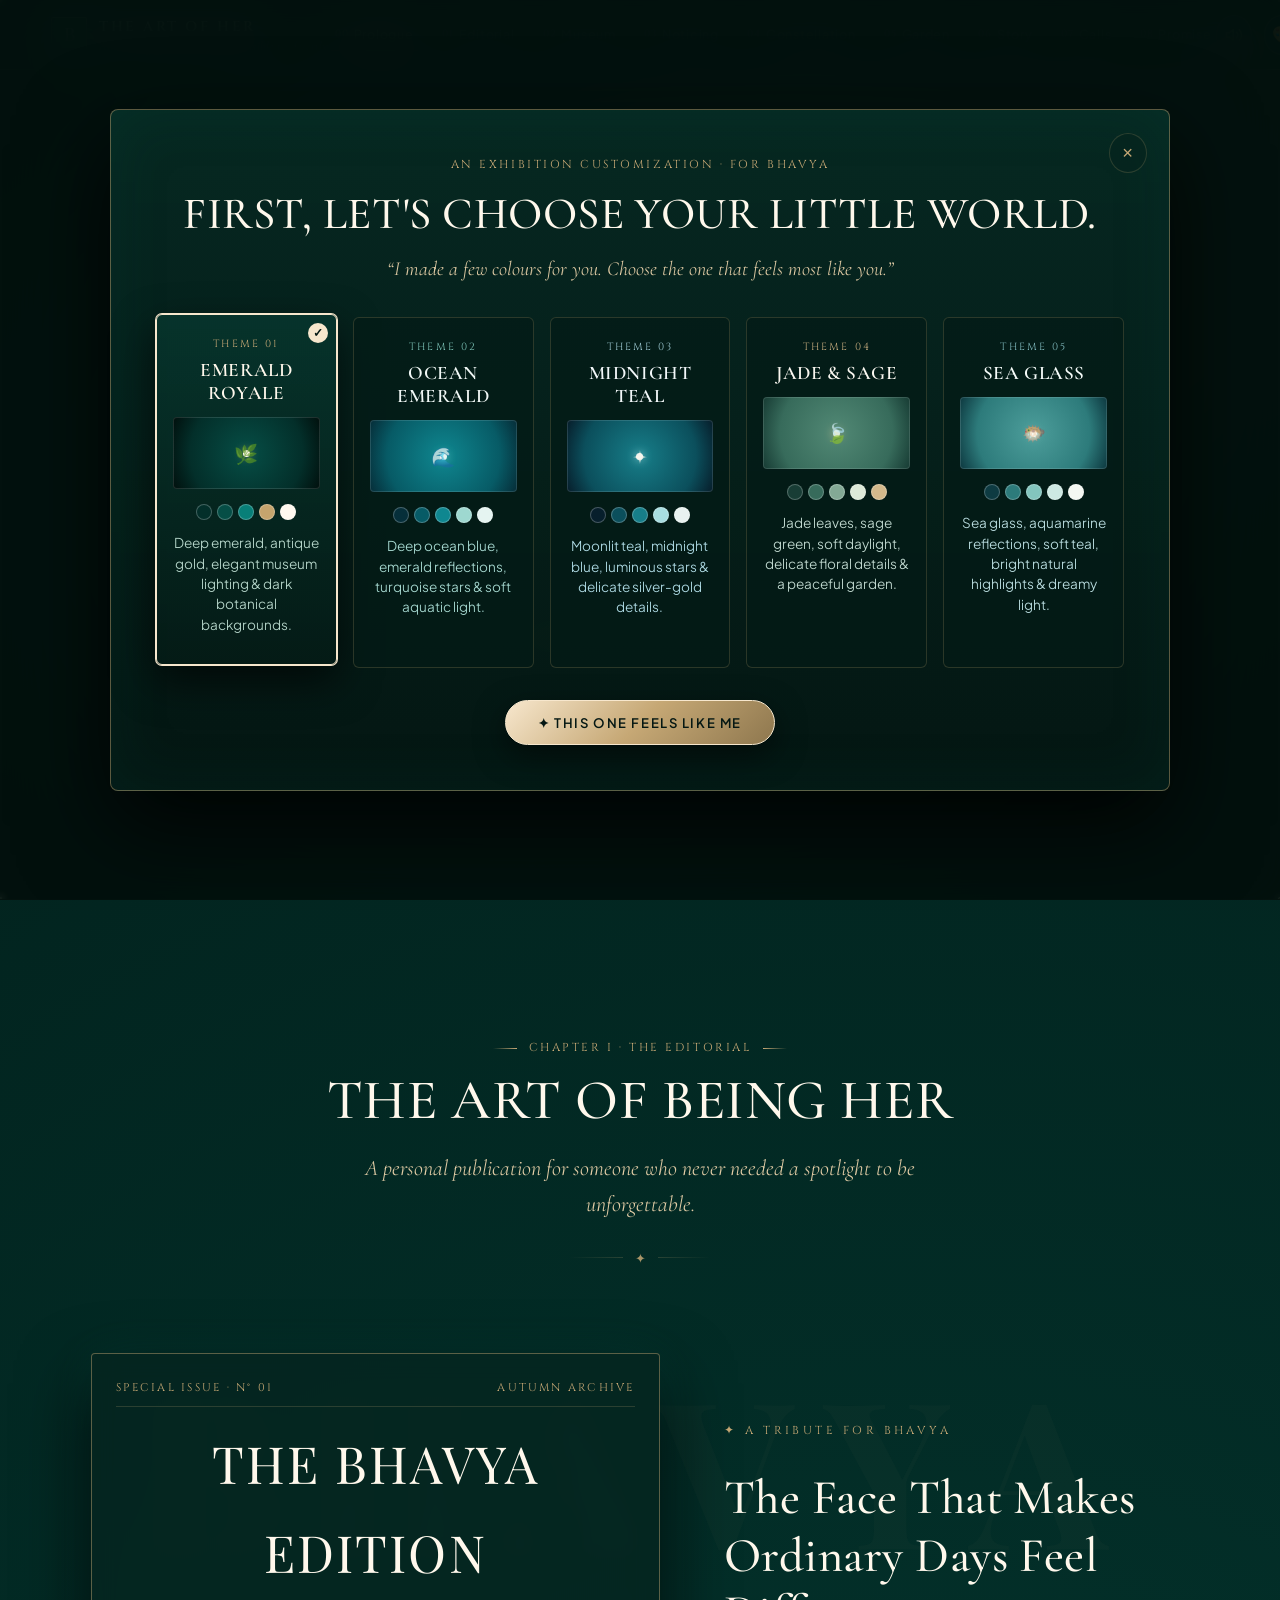
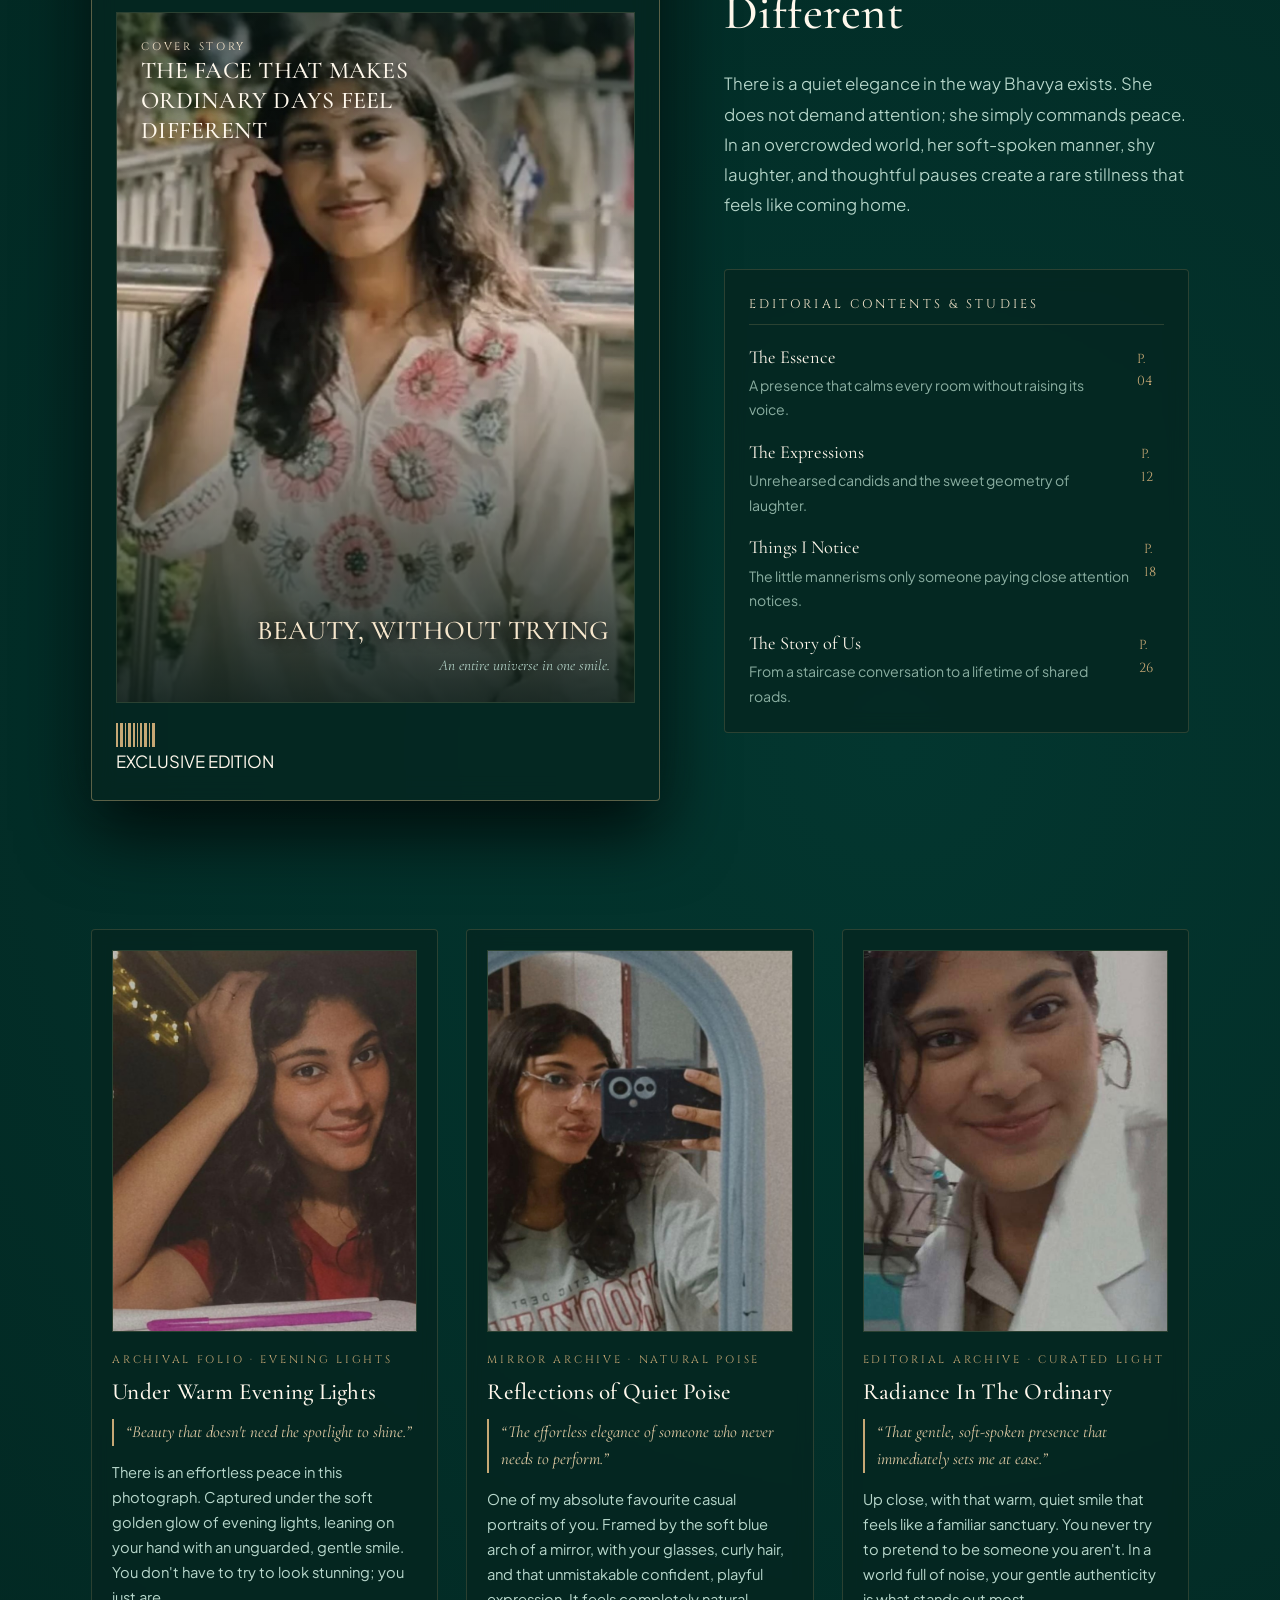
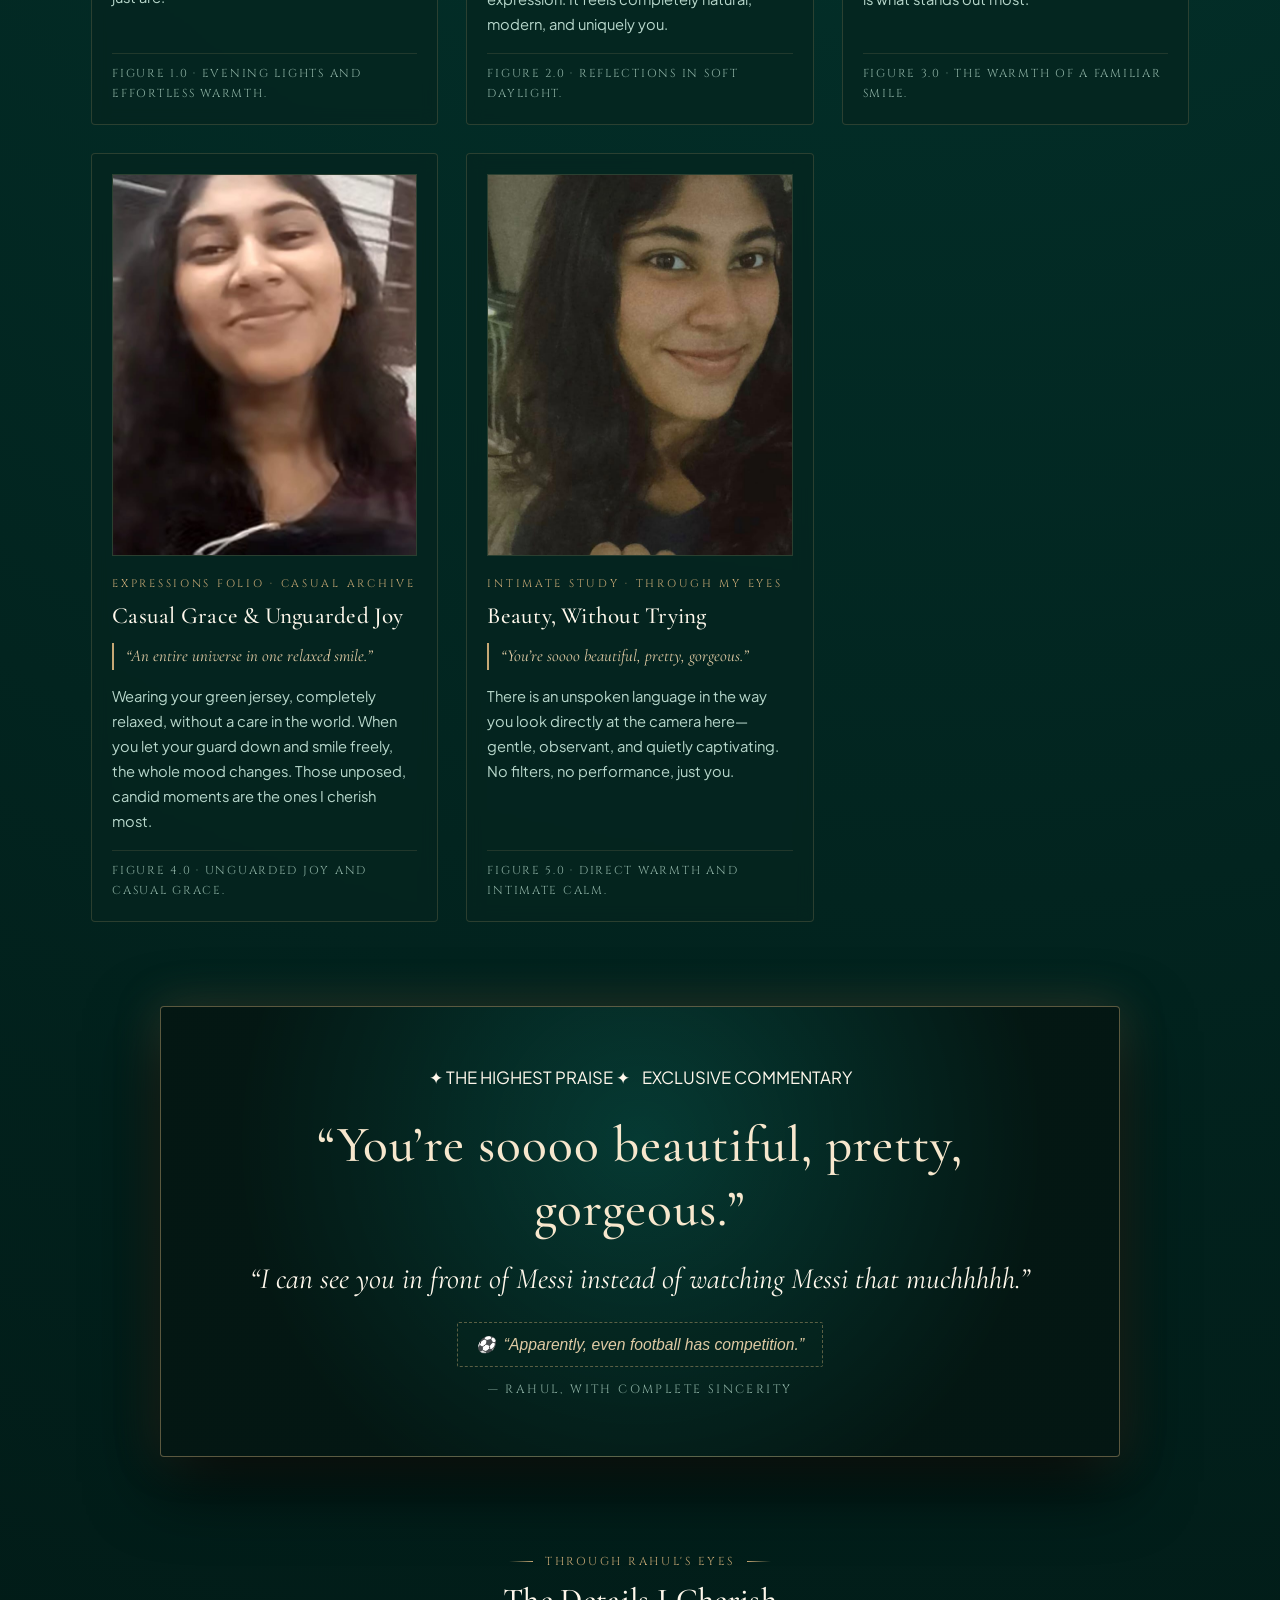
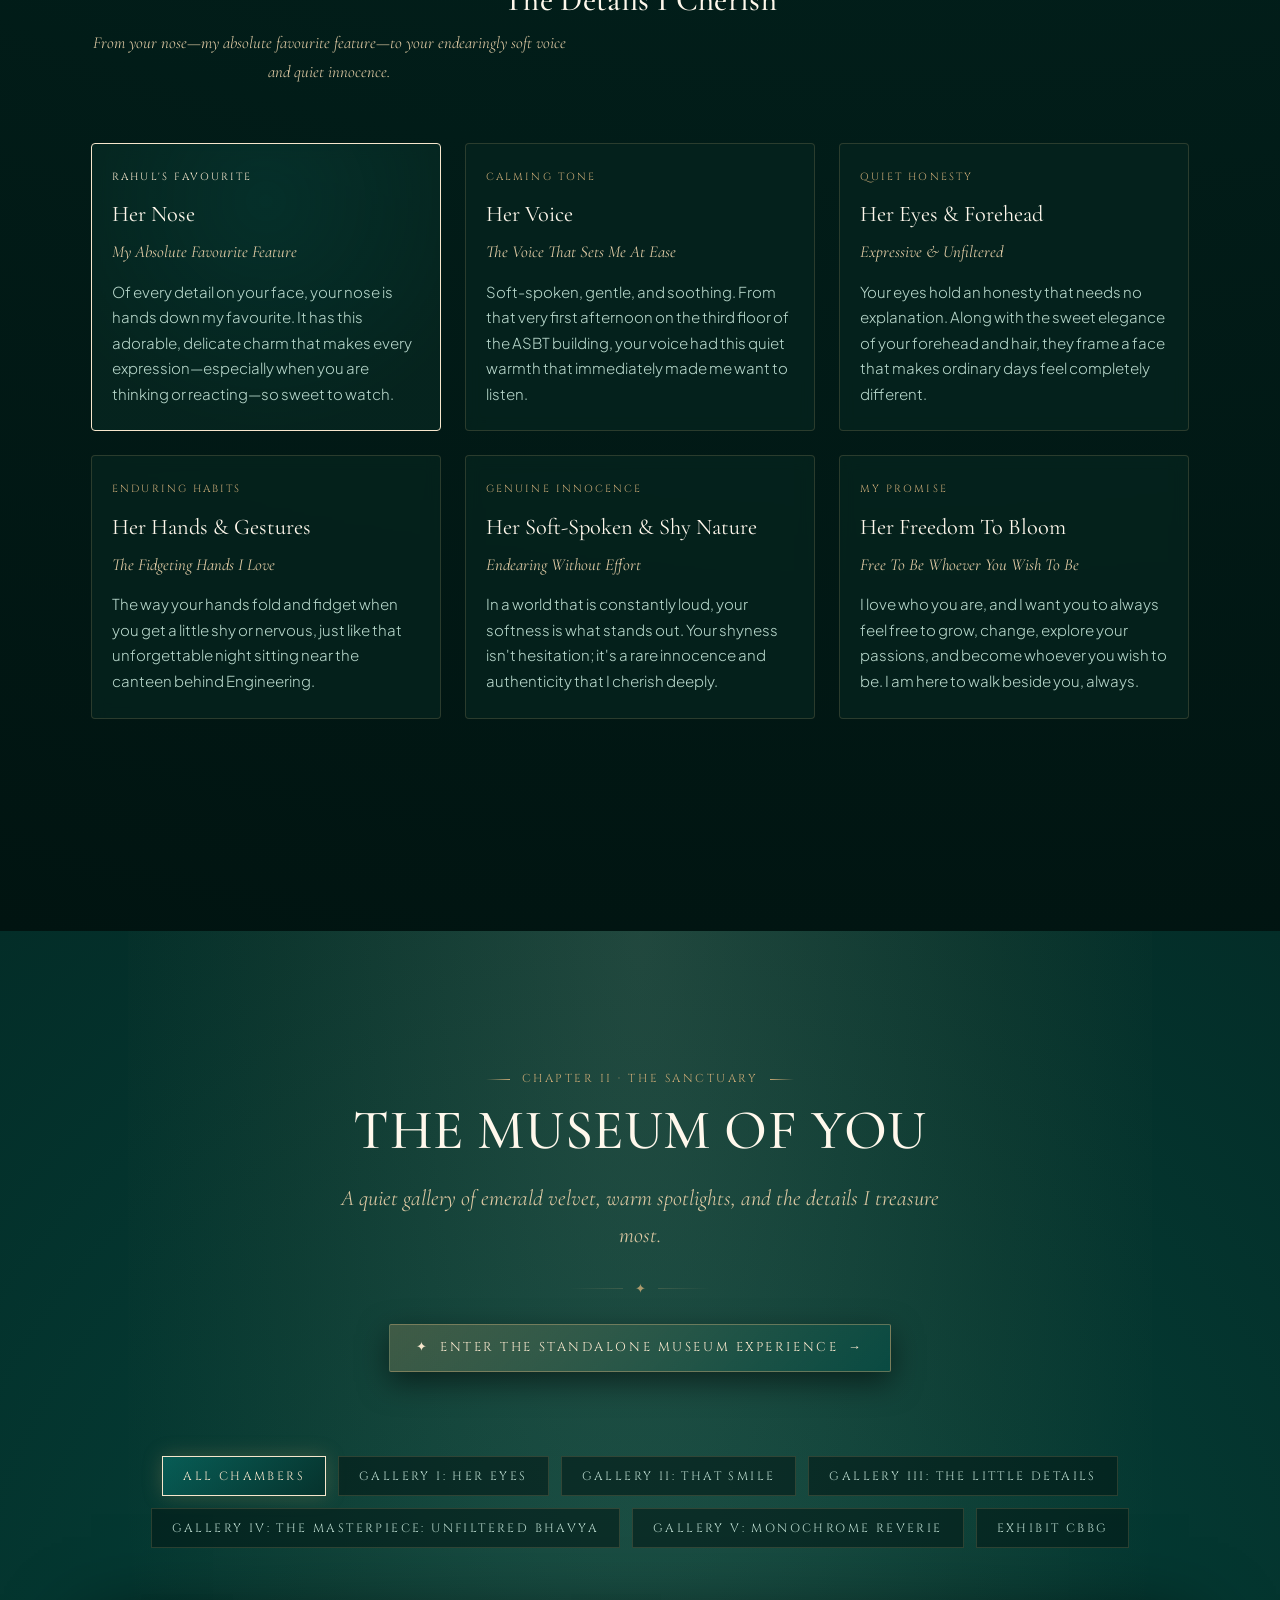
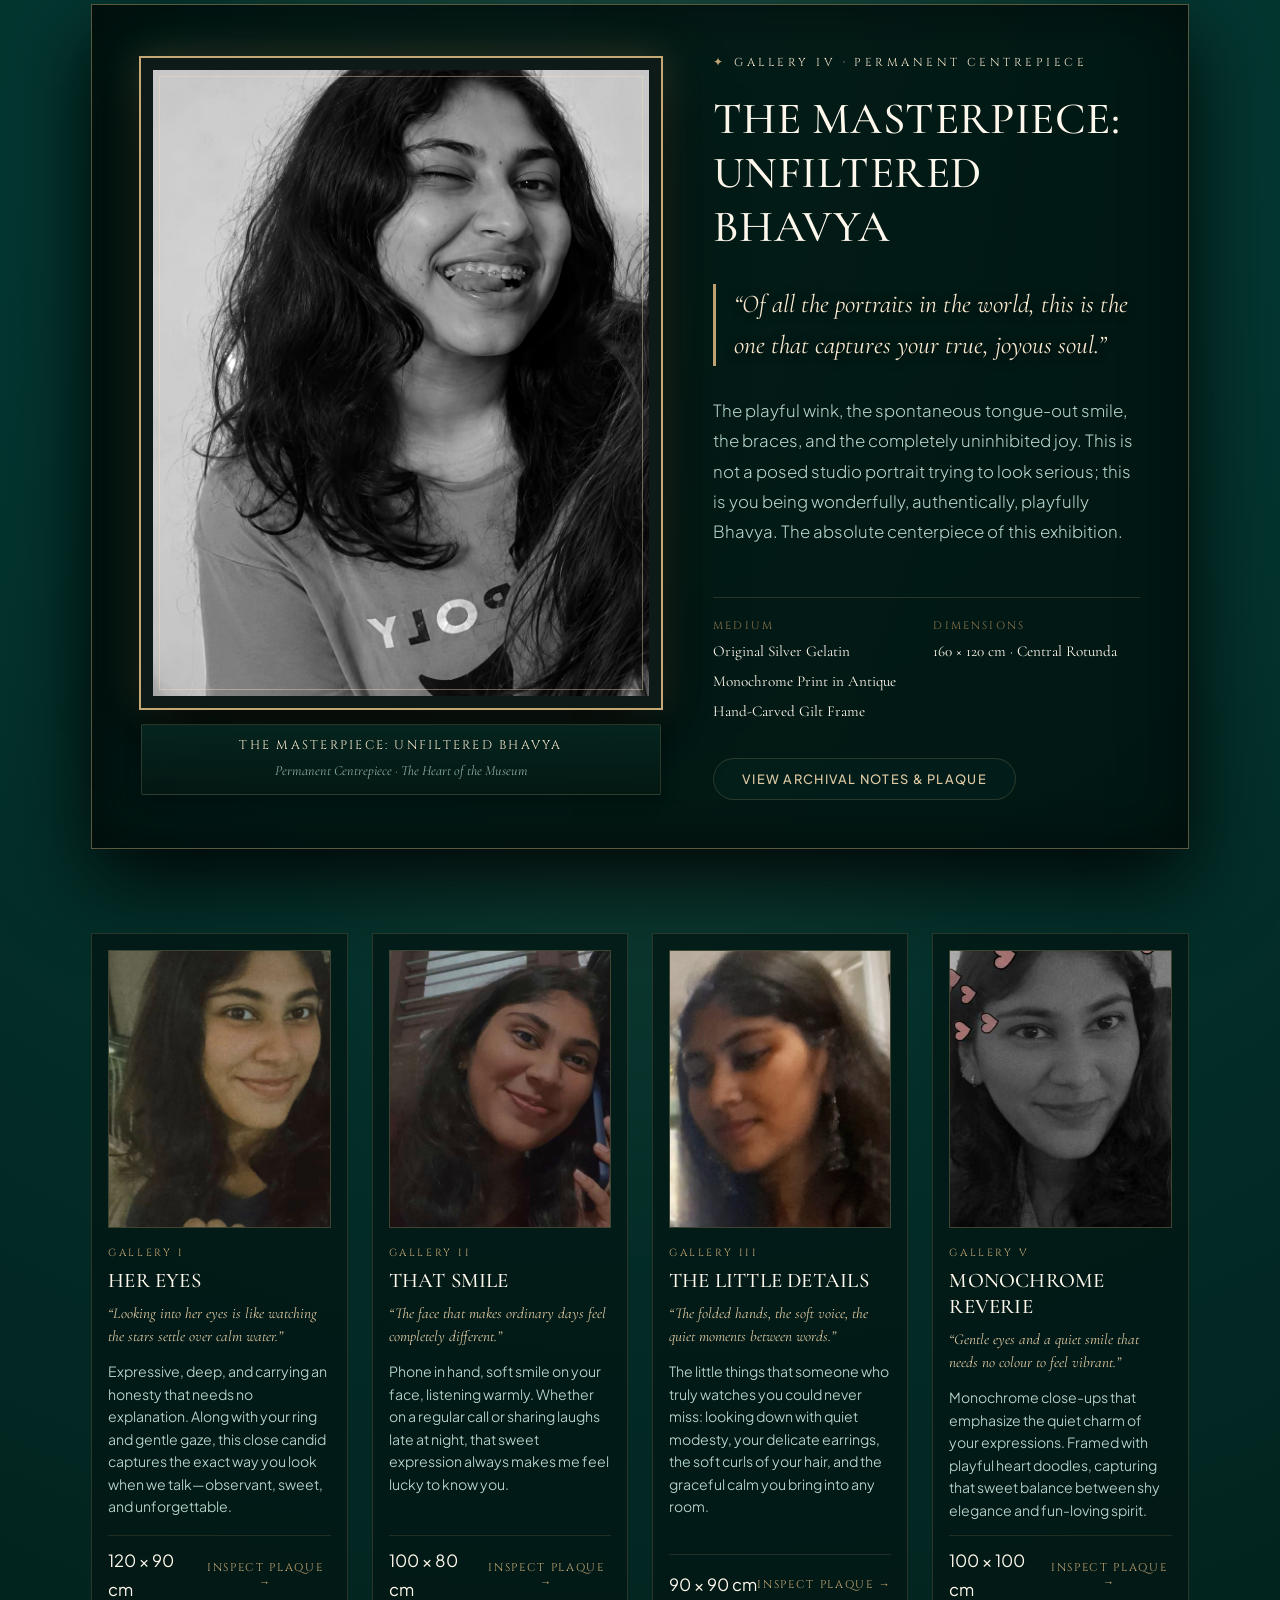
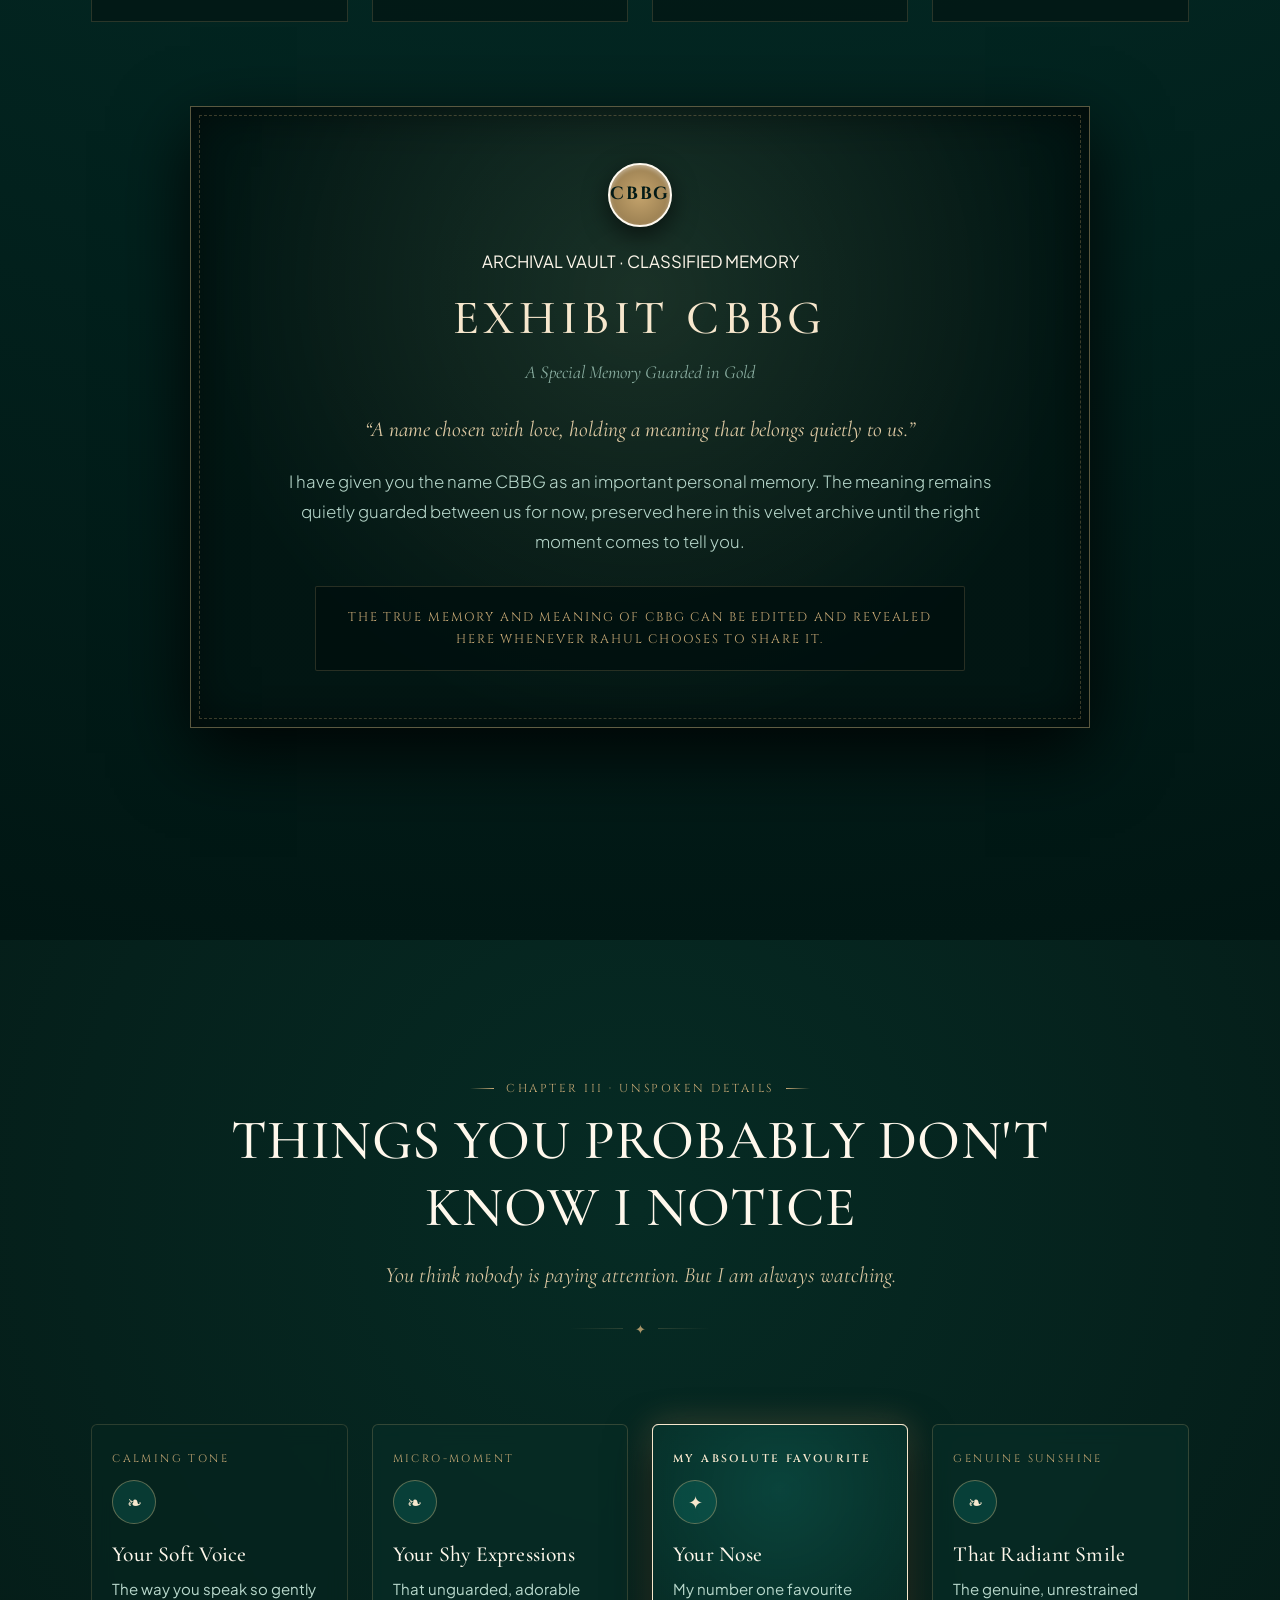
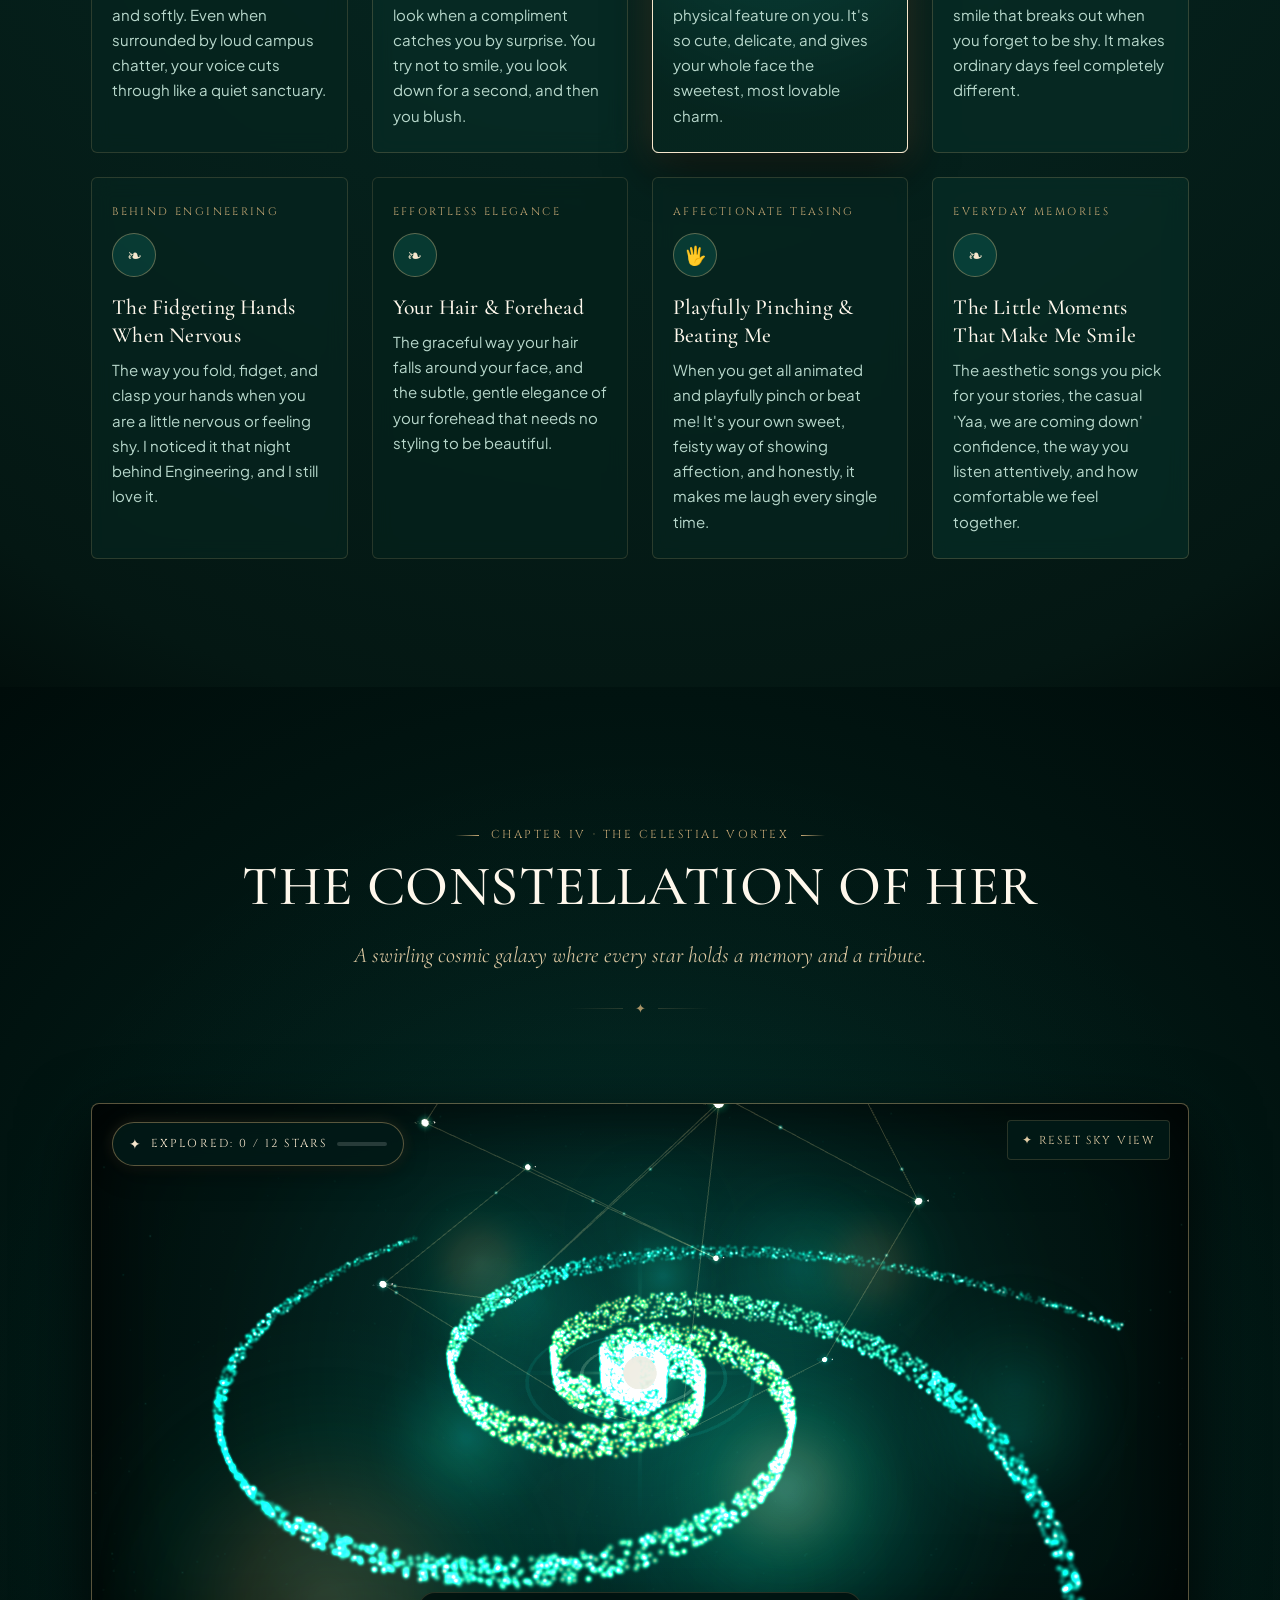
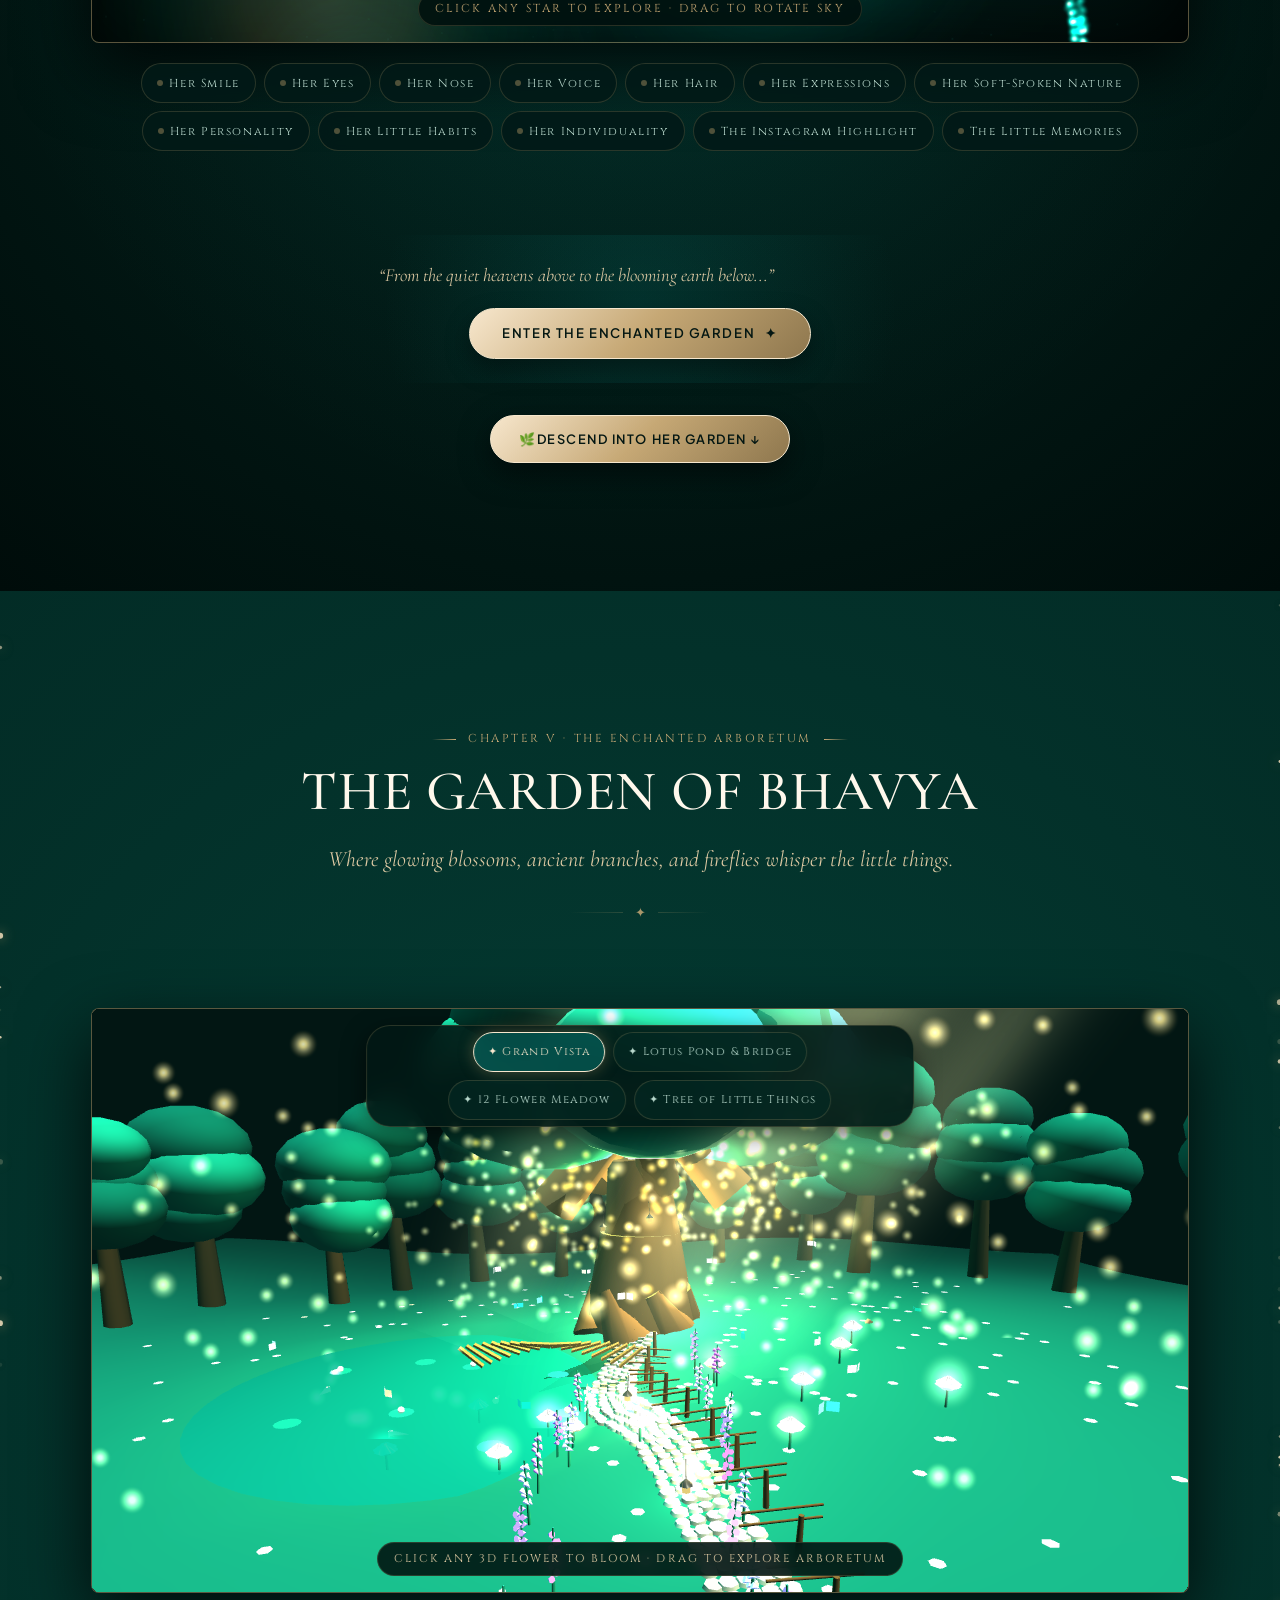
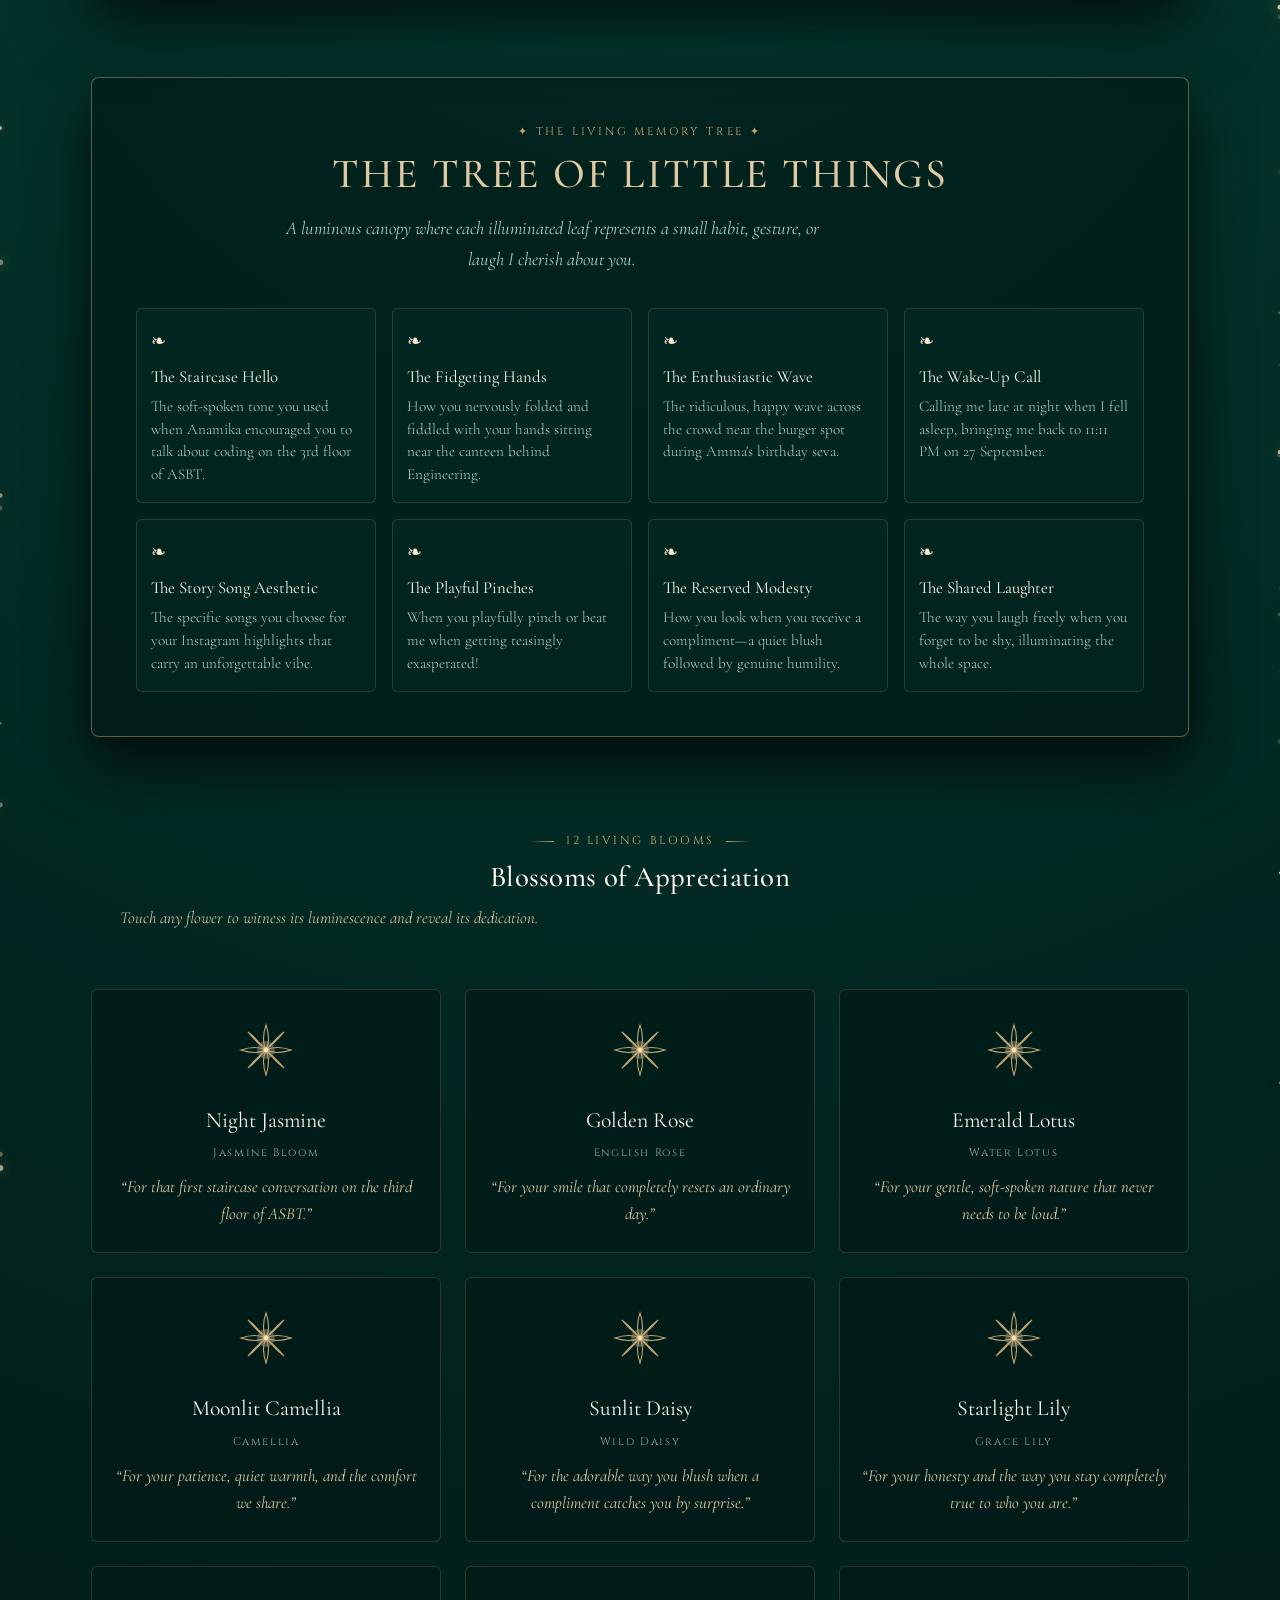
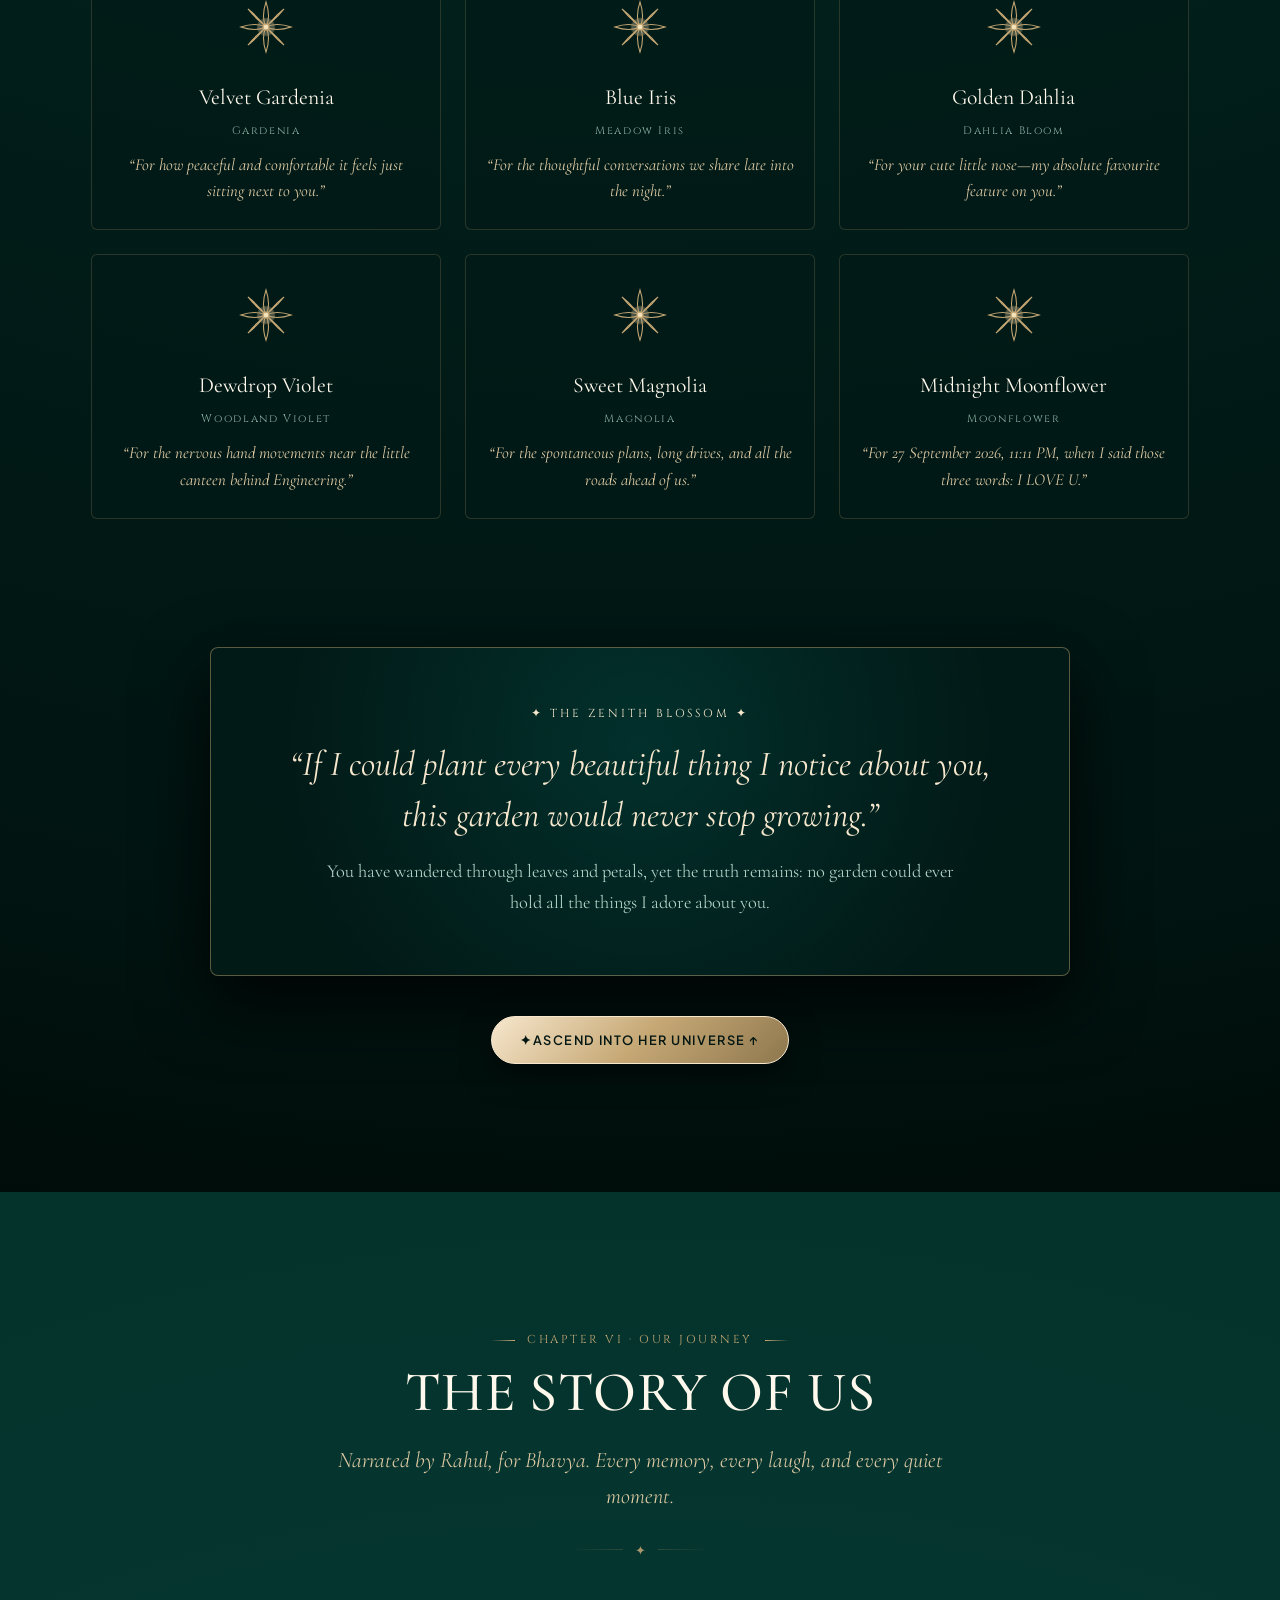
==== commit e1ee5967: "Add cinematic Museum of Her experience" ====
--- a/index.html
+++ b/index.html
@@ -162,14 +162,14 @@
 
     <nav class="header-nav" aria-label="Exhibition Galleries">
       <a href="#opening" class="nav-link active"><span class="roman">00</span>Prologue</a>
-      <a href="#editorial" class="nav-link"><span class="roman">01</span>The Editorial</a>
-      <a href="museum.html" class="nav-link"><span class="roman">02</span>The Museum</a>
-      <a href="#noticing" class="nav-link"><span class="roman">03</span>Little Things</a>
+      <a href="#editorial" class="nav-link"><span class="roman">01</span>Editorial</a>
+      <a href="museum.html" class="nav-link"><span class="roman">02</span>Museum</a>
+      <a href="#noticing" class="nav-link"><span class="roman">03</span>Noticing</a>
       <a href="#constellation" class="nav-link"><span class="roman">04</span>Constellation</a>
-      <a href="#garden" class="nav-link"><span class="roman">05</span>The Garden</a>
-      <a href="#timeline" class="nav-link"><span class="roman">06</span>Story of Us</a>
-      <a href="#calls" class="nav-link"><span class="roman">07</span>Our Little Calls</a>
-      <a href="#letter" class="nav-link"><span class="roman">08</span>My Promise</a>
+      <a href="#garden" class="nav-link"><span class="roman">05</span>Garden</a>
+      <a href="#timeline" class="nav-link"><span class="roman">06</span>Story</a>
+      <a href="#calls" class="nav-link"><span class="roman">07</span>Calls</a>
+      <a href="#letter" class="nav-link"><span class="roman">08</span>Promise</a>
     </nav>
 
     <div class="header-actions">
@@ -767,5 +767,25 @@
   <script src="js/calls.js"></script>
   <script src="js/themes.js"></script>
   <script src="js/main.js"></script>
+  <script>
+    window.addEventListener('load', () => {
+      setTimeout(() => {
+        const culprits = [];
+        document.querySelectorAll('*').forEach(el => {
+          if (el.offsetWidth > 390 || el.scrollWidth > 390) {
+            culprits.push({
+              tag: el.tagName,
+              id: el.id,
+              cls: (el.className || '').toString().slice(0, 30),
+              ow: el.offsetWidth,
+              sw: el.scrollWidth
+            });
+          }
+        });
+        console.log("WINDOW_INFO: innerWidth=" + window.innerWidth + " outerWidth=" + window.outerWidth + " screenWidth=" + screen.width);
+        console.log('CULPRITS_DATA: ' + JSON.stringify(culprits));
+      }, 300);
+    });
+  </script>
 </body>
 </html>
--- a/css/variables.css
+++ b/css/variables.css
@@ -1,78 +1,97 @@
 /**
  * ==============================================================================
  * THE ART OF HER — DESIGN SYSTEM TOKENS & VARIABLES
- * Visual Direction: Emerald Celestial Luxury
+ * Visual Direction: Luxury Botanical Editorial & Private Exhibition
+ * Palette: Deep Emerald, Forest Green, Oceanic Teal, Champagne Gold & Warm Ivory
  * ==============================================================================
  */
 
 :root {
-  /* --- Primary Color Palette --- */
-  --emerald-deep: #064E46;
-  --forest-dark: #032F2A;
-  --midnight-emerald: #021815;
-  --midnight-abyss: #01110e;
-  --teal-rich: #087F78;
-  --teal-vibrant: #0cb3a7;
-  --teal-glow: rgba(8, 127, 120, 0.4);
+  /* --- Primary Color Palette (Refined Luxury Emerald Royale) --- */
+  --bg-deepest: #041713;
+  --bg-secondary: #06251F;
+  --forest-dark: #073A31;
+  --emerald-deep: #075747;
+  --teal-rich: #138477;
+  --teal-vibrant: #179c8d;
+  --teal-glow: rgba(19, 132, 119, 0.32);
 
-  /* --- Luxury Gold Palette --- */
-  --gold-antique: #C5A46D;
-  --gold-bright: #F4E2BB;
-  --gold-champagne: #E8D7B5;
-  --gold-muted: #8C7348;
-  --gold-foil: linear-gradient(135deg, #F4E2BB 0%, #C5A46D 50%, #8C7348 100%);
-  --gold-glow: rgba(197, 164, 109, 0.35);
+  /* Legacy Color Aliases (for backward compatibility) */
+  --midnight-abyss: var(--bg-deepest);
+  --midnight-emerald: var(--bg-secondary);
 
-  /* --- Atmosphere & Parchment --- */
-  --ivory-warm: #FFF9EF;
-  --mint-soft: #DCEEE6;
-  --sage-muted: #95B0A6;
-  --parchment-base: #FAF5EB;
-  --parchment-shadow: rgba(4, 30, 26, 0.12);
+  /* --- Luxury Champagne Gold & Antique Accents --- */
+  --gold-antique: #C6A875;
+  --gold-bright: #F7E7CD;
+  --gold-champagne: #DFCAA4;
+  --gold-muted: #8E774E;
+  --gold-foil: linear-gradient(135deg, #F7E7CD 0%, #C6A875 50%, #8E774E 100%);
+  --gold-glow: rgba(198, 168, 117, 0.28);
 
-  /* --- Opacity Overlays --- */
-  --bg-card-glass: rgba(3, 47, 42, 0.65);
-  --bg-card-hover: rgba(6, 78, 70, 0.85);
-  --border-gold-subtle: rgba(197, 164, 109, 0.28);
-  --border-gold-accent: rgba(197, 164, 109, 0.65);
-  --border-gold-highlight: rgba(244, 226, 187, 0.9);
+  /* --- Atmosphere, Parchment & Tonal Highlights --- */
+  --ivory-warm: #FFF8EC;
+  --mint-soft: #B8D8CC;
+  --sage-muted: #8AAEA1;
+  --parchment-base: #F8F3E8;
+  --parchment-shadow: rgba(4, 23, 19, 0.2);
 
-  /* --- Typography Families --- */
-  --font-serif-title: 'Playfair Display', 'Italiana', Georgia, serif;
-  --font-serif-body: 'Cormorant Garamond', 'Times New Roman', serif;
-  --font-sans: 'Plus Jakarta Sans', -apple-system, BlinkMacSystemFont, 'Segoe UI', Roboto, sans-serif;
-  --font-script: 'Pinyon Script', 'Alex Brush', 'Parisienne', cursive;
-  --font-mono-meta: 'Cinzel', 'Playfair Display', Georgia, serif;
+  /* --- Surfaces & Glassmorphism (Restrained & Tasteful) --- */
+  --bg-card-glass: rgba(6, 37, 31, 0.72);
+  --bg-card-hover: rgba(7, 58, 49, 0.82);
+  --bg-card-solid: #062620;
+  --border-gold-subtle: rgba(198, 168, 117, 0.20);
+  --border-gold-accent: rgba(198, 168, 117, 0.45);
+  --border-gold-highlight: rgba(247, 231, 205, 0.85);
+
+  /* --- Four-Tier Typography System --- */
+  /* Tier 1: Primary Display — Editorial headings, chapter titles, emotional quotes */
+  --font-editorial-heading: 'Cormorant Garamond', Georgia, serif;
+  
+  /* Tier 2: Secondary Editorial — Selected hero titles, feature mastheads */
+  --font-display-hero: 'Playfair Display', Georgia, serif;
+  
+  /* Tier 3: Body Typography — Paragraphs, descriptions, buttons, navigation, UI */
+  --font-body: 'Plus Jakarta Sans', -apple-system, BlinkMacSystemFont, 'Segoe UI', Roboto, sans-serif;
+  
+  /* Tier 4: Decorative Typography */
+  --font-script: 'Pinyon Script', cursive; /* Personal notes, signatures, romantic whispers */
+  --font-meta-label: 'Cinzel', serif;      /* Small exhibition labels, dates, Roman numerals */
+
+  /* Legacy Typography Aliases */
+  --font-serif-title: var(--font-editorial-heading);
+  --font-serif-body: var(--font-editorial-heading);
+  --font-sans: var(--font-body);
+  --font-mono-meta: var(--font-meta-label);
 
   /* --- Spacing System --- */
   --space-2xs: 4px;
   --space-xs: 8px;
   --space-sm: 16px;
   --space-md: 24px;
-  --space-lg: 40px;
-  --space-xl: 64px;
-  --space-2xl: 96px;
-  --space-3xl: 140px;
+  --space-lg: 36px;
+  --space-xl: 56px;
+  --space-2xl: 84px;
+  --space-3xl: 128px;
 
-  /* --- Shadows & Atmospheric Glows --- */
-  --shadow-subtle: 0 4px 20px rgba(0, 0, 0, 0.3);
-  --shadow-card: 0 12px 36px rgba(0, 0, 0, 0.5);
-  --shadow-spotlight: 0 25px 60px rgba(0, 0, 0, 0.75), 0 0 40px rgba(197, 164, 109, 0.15);
-  --shadow-gold-flare: 0 0 35px rgba(197, 164, 109, 0.45);
-  --shadow-museum-frame: 0 20px 50px rgba(0, 0, 0, 0.8), inset 0 0 0 1px rgba(197, 164, 109, 0.4);
+  /* --- Refined Shadows & Atmospheric Lighting --- */
+  --shadow-subtle: 0 4px 20px rgba(0, 0, 0, 0.25);
+  --shadow-card: 0 12px 32px rgba(0, 0, 0, 0.45);
+  --shadow-spotlight: 0 25px 60px rgba(0, 0, 0, 0.65), 0 0 40px rgba(19, 132, 119, 0.12);
+  --shadow-gold-flare: 0 0 25px rgba(198, 168, 117, 0.28);
+  --shadow-museum-frame: 0 20px 50px rgba(0, 0, 0, 0.75), inset 0 0 0 1px rgba(198, 168, 117, 0.35);
 
   /* --- Transitions --- */
   --ease-cinematic: cubic-bezier(0.16, 1, 0.3, 1);
   --ease-celestial: cubic-bezier(0.25, 1, 0.5, 1);
-  --duration-fast: 0.25s;
-  --duration-normal: 0.45s;
-  --duration-slow: 0.9s;
-  --duration-cinematic: 1.6s;
+  --duration-fast: 0.22s;
+  --duration-normal: 0.4s;
+  --duration-slow: 0.8s;
+  --duration-cinematic: 1.4s;
 
   /* --- Header & Layout Dimensions --- */
-  --header-height: 72px;
-  --max-content-width: 1240px;
-  --container-padding: clamp(16px, 4.5vw, 60px);
+  --header-height: 70px;
+  --max-content-width: 1200px;
+  --container-padding: clamp(16px, 4vw, 56px);
 }
 
 /* Reduced Motion preferences */
--- a/css/base.css
+++ b/css/base.css
@@ -1,6 +1,12 @@
 /**
  * ==============================================================================
  * THE ART OF HER — BASE STYLES & GLOBAL TYPOGRAPHY
+ * Visual Direction: Luxury Botanical Editorial & Private Exhibition
+ * Hierarchy:
+ * - Primary Display: Cormorant Garamond (Editorial headings, title case)
+ * - Secondary Display: Playfair Display (Selected hero mastheads)
+ * - Body: Plus Jakarta Sans (Comfortable reading, 16-18px desktop, 15-16px mobile)
+ * - Decorative: Pinyon Script (Romantic notes) & Cinzel (Restrained metadata)
  * ==============================================================================
  */
 
@@ -12,63 +18,67 @@
 
 html {
   font-size: 16px;
-  background-color: var(--midnight-abyss);
+  background-color: var(--bg-deepest);
   color: var(--ivory-warm);
-  font-family: var(--font-sans);
+  font-family: var(--font-body);
   -webkit-font-smoothing: antialiased;
   -moz-osx-font-smoothing: grayscale;
+  width: 100%;
+  max-width: 100vw;
+  overflow-x: hidden;
 }
 
 body {
   min-height: 100vh;
   color: var(--ivory-warm);
-  line-height: 1.7;
+  font-family: var(--font-body);
+  font-size: 1.05rem;
+  line-height: 1.75;
   overflow-x: hidden;
+  max-width: 100vw;
   position: relative;
   -webkit-overflow-scrolling: touch;
 }
 
-/* Hardware-accelerated fixed atmospheric background (Smooth 60/120fps on mobile) */
+/* Layered Atmospheric Background: Deep Forest Emerald Center with Soft Vignette */
 body::after {
   content: "";
   position: fixed;
   inset: 0;
   width: 100vw;
   height: 100vh;
-  background: radial-gradient(circle at 50% 20%, #043831 0%, #02201b 45%, #01110e 100%);
+  background: var(--theme-bg-gradient, radial-gradient(ellipse at 50% 12%, #073A31 0%, #06251F 40%, #041713 100%));
   pointer-events: none;
   z-index: -2;
   transform: translateZ(0);
 }
 
-/* Atmospheric subtle vignette overlay */
+/* Atmospheric Subtle Vignette & Ultra-Fine Stippled Texture */
 body::before {
   content: "";
   position: fixed;
-  top: 0;
-  left: 0;
+  inset: 0;
   width: 100vw;
   height: 100vh;
   pointer-events: none;
-  background: radial-gradient(circle at 50% 50%, transparent 60%, rgba(1, 14, 12, 0.75) 100%);
+  background: radial-gradient(ellipse at 50% 45%, transparent 55%, rgba(2, 14, 11, 0.82) 100%);
   z-index: -1;
   transform: translateZ(0);
 }
 
 /* Custom Gilded Scrollbar */
 ::-webkit-scrollbar {
-  width: 8px;
+  width: 7px;
 }
 ::-webkit-scrollbar-track {
-  background: var(--midnight-abyss);
+  background: var(--bg-deepest);
 }
 ::-webkit-scrollbar-thumb {
   background: linear-gradient(to bottom, var(--emerald-deep), var(--gold-antique));
   border-radius: 4px;
-  border: 1px solid rgba(197, 164, 109, 0.2);
 }
 ::-webkit-scrollbar-thumb:hover {
-  background: var(--gold-antique);
+  background: var(--gold-champagne);
 }
 
 /* Text Selection */
@@ -77,28 +87,37 @@
   color: var(--gold-bright);
 }
 
-/* Typography Utilities */
+/* ==============================================================================
+   TYPOGRAPHY HIERARCHY
+   ============================================================================== */
+
+/* Primary Display Headings (Cormorant Garamond — Natural Title Case) */
 h1, h2, h3, h4, h5, h6 {
-  font-family: var(--font-serif-title);
+  font-family: var(--font-editorial-heading);
   color: var(--ivory-warm);
   font-weight: 500;
   line-height: 1.25;
-  letter-spacing: -0.01em;
-}
-
+  letter-spacing: 0.01em;
+}
+
+/* Body Paragraphs (Plus Jakarta Sans — High Readability & Comfort) */
 p {
+  font-family: var(--font-body);
   color: var(--mint-soft);
   font-size: 1.05rem;
-  font-weight: 300;
+  font-weight: 350;
+  line-height: 1.75;
   margin-bottom: 1.25rem;
+  max-width: 68ch;
+  letter-spacing: 0;
 }
 
 p.lead {
-  font-size: 1.25rem;
-  font-family: var(--font-serif-body);
-  color: var(--gold-champagne);
-  line-height: 1.8;
+  font-family: var(--font-editorial-heading);
+  font-size: 1.3rem;
+  line-height: 1.7;
   font-style: italic;
+  color: var(--gold-champagne);
 }
 
 a {
@@ -111,29 +130,26 @@
   color: var(--gold-bright);
 }
 
-/* Gold Gradient Text */
+/* Typography Utilities */
 .gold-text {
-  background: linear-gradient(135deg, #FFF9EF 0%, #F4E2BB 30%, #C5A46D 70%, #E8D7B5 100%);
+  color: var(--gold-champagne);
+}
+
+.gold-gradient-text {
+  background: var(--gold-foil);
   -webkit-background-clip: text;
   -webkit-text-fill-color: transparent;
-  display: inline-block;
-}
-
-.gold-shimmer {
-  background: linear-gradient(90deg, #C5A46D 0%, #FFF9EF 50%, #C5A46D 100%);
-  background-size: 200% auto;
-  -webkit-background-clip: text;
-  -webkit-text-fill-color: transparent;
-  animation: shimmer 6s linear infinite;
-}
-
-@keyframes shimmer {
-  to {
-    background-position: 200% center;
-  }
-}
-
-/* Layout Containers */
+}
+
+.script-accent {
+  font-family: var(--font-script);
+  font-size: 1.6rem;
+  color: var(--gold-champagne);
+}
+
+/* ==============================================================================
+   LAYOUT & SECTION COMPOSITION
+   ============================================================================== */
 .container {
   width: 100%;
   max-width: var(--max-content-width);
@@ -141,33 +157,31 @@
   margin-right: auto;
   padding-left: var(--container-padding);
   padding-right: var(--container-padding);
+  box-sizing: border-box;
 }
 
 .section {
   position: relative;
   padding-top: var(--space-3xl);
   padding-bottom: var(--space-3xl);
-  min-height: 100vh;
-  display: flex;
-  flex-direction: column;
-  justify-content: center;
-  border-bottom: 1px solid rgba(197, 164, 109, 0.12);
-}
-
-/* Standard Section Header Presentation */
+  overflow: hidden;
+}
+
+/* Section Header (Centered Editorial Composition) */
 .section-header {
   text-align: center;
   margin-bottom: var(--space-2xl);
   position: relative;
+  z-index: 5;
   max-width: 820px;
   margin-left: auto;
   margin-right: auto;
 }
 
 .section-number {
-  font-family: var(--font-mono-meta);
-  font-size: 0.85rem;
-  letter-spacing: 0.35em;
+  font-family: var(--font-meta-label);
+  font-size: 0.72rem;
+  letter-spacing: 0.22em;
   color: var(--gold-antique);
   text-transform: uppercase;
   display: inline-flex;
@@ -180,7 +194,7 @@
 .section-number::after {
   content: "";
   display: inline-block;
-  width: 32px;
+  width: 24px;
   height: 1px;
   background: linear-gradient(90deg, transparent, var(--gold-antique));
 }
@@ -189,29 +203,34 @@
 }
 
 .section-title {
-  font-size: clamp(2.2rem, 5vw, 3.8rem);
-  font-family: var(--font-serif-title);
-  letter-spacing: 0.04em;
+  font-family: var(--font-editorial-heading);
+  font-size: clamp(2.1rem, 4.4vw, 3.5rem);
+  font-weight: 500;
+  letter-spacing: 0.01em;
+  line-height: 1.2;
   margin-bottom: var(--space-sm);
-  text-transform: uppercase;
+  color: var(--ivory-warm);
 }
 
 .section-tagline {
-  font-family: var(--font-serif-body);
-  font-size: clamp(1.15rem, 2vw, 1.45rem);
+  font-family: var(--font-editorial-heading);
+  font-size: clamp(1.1rem, 1.8vw, 1.38rem);
   font-style: italic;
   color: var(--gold-champagne);
-  line-height: 1.6;
-}
-
+  line-height: 1.65;
+  max-width: 64ch;
+  margin: 0 auto;
+}
+
+/* Delicate Gold Divider */
 .gold-divider {
   display: flex;
   align-items: center;
   justify-content: center;
-  gap: 16px;
-  margin: var(--space-md) auto;
+  gap: 12px;
+  margin: var(--space-md) auto 0;
   width: 100%;
-  max-width: 220px;
+  max-width: 140px;
 }
 
 .gold-divider::before,
@@ -219,60 +238,48 @@
   content: "";
   flex: 1;
   height: 1px;
-  background: linear-gradient(90deg, transparent, var(--gold-antique));
+  background: linear-gradient(90deg, transparent, var(--border-gold-subtle));
 }
 .gold-divider::after {
-  background: linear-gradient(90deg, var(--gold-antique), transparent);
+  background: linear-gradient(90deg, var(--border-gold-subtle), transparent);
 }
 
 .gold-divider span {
   color: var(--gold-antique);
-  font-size: 0.9rem;
-}
-
-/* Buttons and Interactive Controls */
+  font-size: 0.8rem;
+  opacity: 0.85;
+}
+
+/* ==============================================================================
+   BUTTONS & INTERACTIVE CONTROLS
+   ============================================================================== */
 .btn-luxury {
   display: inline-flex;
   align-items: center;
   justify-content: center;
-  gap: 12px;
-  padding: 16px 36px;
-  font-family: var(--font-mono-meta);
-  font-size: 0.85rem;
-  letter-spacing: 0.25em;
+  gap: 10px;
+  padding: 13px 32px;
+  font-family: var(--font-body);
+  font-size: 0.82rem;
+  font-weight: 600;
+  letter-spacing: 0.12em;
   text-transform: uppercase;
-  color: var(--midnight-emerald);
+  color: #041713;
   background: var(--gold-foil);
   border: 1px solid var(--gold-bright);
-  border-radius: 2px;
+  border-radius: 30px;
   cursor: pointer;
   position: relative;
   overflow: hidden;
-  box-shadow: var(--shadow-spotlight);
-  transition: all var(--duration-normal) var(--ease-cinematic);
+  box-shadow: 0 10px 25px rgba(0, 0, 0, 0.4);
+  transition: all var(--duration-fast) var(--ease-cinematic);
   z-index: 1;
-}
-
-.btn-luxury::before {
-  content: "";
-  position: absolute;
-  top: 0;
-  left: -100%;
-  width: 100%;
-  height: 100%;
-  background: linear-gradient(90deg, transparent, rgba(255, 255, 255, 0.4), transparent);
-  transition: left 0.75s ease;
-  z-index: -1;
 }
 
 .btn-luxury:hover {
   transform: translateY(-2px);
-  box-shadow: 0 0 35px rgba(244, 226, 187, 0.6);
-  color: #01110e;
-}
-
-.btn-luxury:hover::before {
-  left: 100%;
+  box-shadow: 0 14px 35px rgba(0, 0, 0, 0.55), 0 0 20px var(--gold-glow);
+  color: #021410;
 }
 
 .btn-ghost-gold {
@@ -280,154 +287,84 @@
   align-items: center;
   justify-content: center;
   gap: 10px;
-  padding: 14px 28px;
-  font-family: var(--font-mono-meta);
+  padding: 12px 28px;
+  font-family: var(--font-body);
   font-size: 0.8rem;
-  letter-spacing: 0.2em;
+  font-weight: 500;
+  letter-spacing: 0.10em;
   text-transform: uppercase;
   color: var(--gold-champagne);
-  background: rgba(4, 49, 44, 0.4);
+  background: rgba(6, 37, 31, 0.45);
   border: 1px solid var(--border-gold-subtle);
-  border-radius: 2px;
-  backdrop-filter: blur(8px);
+  border-radius: 30px;
   cursor: pointer;
   transition: all var(--duration-fast) var(--ease-cinematic);
 }
 
 .btn-ghost-gold:hover {
-  background: rgba(8, 127, 120, 0.3);
-  border-color: var(--gold-antique);
-  color: var(--ivory-warm);
+  background: rgba(7, 58, 49, 0.7);
+  border-color: var(--gold-bright);
+  color: var(--gold-bright);
   transform: translateY(-2px);
 }
 
-/* Badges */
-.badge-gold {
-  font-family: var(--font-mono-meta);
-  font-size: 0.7rem;
-  letter-spacing: 0.2em;
-  text-transform: uppercase;
-  padding: 4px 12px;
-  border: 1px solid var(--border-gold-subtle);
-  background: rgba(3, 47, 42, 0.5);
-  color: var(--gold-champagne);
-  border-radius: 1px;
-}
-
-/* ----------------------------------------------------------------------------
- * SMOOTH SCROLLING & SCROLL-TRIGGERED REVEAL SYSTEM (Requirement 2)
- * ---------------------------------------------------------------------------- */
-section[id] {
-  scroll-margin-top: calc(var(--header-height) + 24px);
-}
-
-/* Lenis Recommended Root Styling */
-html.lenis, html.lenis body {
-  height: auto;
-}
-
-.lenis.lenis-smooth {
-  scroll-behavior: auto !important;
-}
-
-.lenis.lenis-smooth [data-lenis-prevent] {
-  overscroll-behavior: contain;
-}
-
-.lenis.lenis-stopped {
-  overflow: hidden;
-}
-
-/* Scroll-triggered graceful reveal (Subtle, swift, zero blank lag) */
-.reveal-on-scroll {
-  opacity: 0;
-  transform: translateY(12px);
-  transition: opacity 0.42s var(--ease-cinematic), transform 0.42s var(--ease-cinematic);
-  will-change: opacity, transform;
-}
-
-.reveal-on-scroll.is-revealed {
-  opacity: 1;
-  transform: translateY(0);
-}
-
-/* Stagger delays */
-.reveal-delay-1 { transition-delay: 0.06s; }
-.reveal-delay-2 { transition-delay: 0.12s; }
-.reveal-delay-3 { transition-delay: 0.18s; }
-
-/* Reduced Motion Override */
-@media (prefers-reduced-motion: reduce) {
-  .reveal-on-scroll {
-    opacity: 1 !important;
-    transform: none !important;
-    transition: none !important;
-  }
-}
-
-
 /* ==============================================================================
- * GLOBAL RESPONSIVE RULES & MOBILE OVERFLOW PREVENTION (360px - 768px)
- * ============================================================================== */
-html, body {
-  max-width: 100vw;
-  overflow-x: hidden;
-}
-
+   GLOBAL RESPONSIVE RULES & MOBILE OVERFLOW PREVENTION (360px - 768px)
+   ============================================================================== */
 @media (max-width: 768px) {
-  html, body {
-    overflow-x: hidden;
+  .section {
+    padding-top: var(--space-2xl);
+    padding-bottom: var(--space-2xl);
   }
   .container {
-    width: 100%;
-    max-width: 100vw;
     padding-left: 14px;
     padding-right: 14px;
-    box-sizing: border-box;
   }
   .section-header {
-    width: 100%;
-    max-width: 100%;
+    margin-bottom: var(--space-xl);
     padding: 0 4px;
-    box-sizing: border-box;
-    text-align: center;
   }
   .section-number {
     font-size: 0.68rem;
-    letter-spacing: 0.15em;
+    letter-spacing: 0.16em;
     gap: 6px;
-    max-width: 100%;
     white-space: normal;
     text-align: center;
-    line-height: 1.4;
   }
   .section-number::before,
   .section-number::after {
     display: none;
   }
   .section-title {
-    font-size: clamp(1.35rem, 6.2vw, 2.0rem) !important;
-    letter-spacing: 0.02em;
-    word-break: break-word;
-    max-width: 100%;
+    font-size: clamp(1.4rem, 6.2vw, 2.1rem);
     line-height: 1.25;
+    word-break: normal;
+    overflow-wrap: break-word;
   }
   .section-tagline {
-    font-size: 0.95rem;
-    line-height: 1.5;
-    max-width: 100%;
-  }
-  .gold-divider {
-    max-width: 160px;
-  }
-}
-
+    font-size: 0.98rem;
+    line-height: 1.55;
+  }
+  p {
+    font-size: 0.98rem;
+    line-height: 1.68;
+  }
+}
+
+@media (max-width: 768px) {
+  .section-title {
+    font-size: clamp(1.3rem, 5.8vw, 1.85rem) !important;
+    line-height: 1.25 !important;
+    word-break: normal !important;
+    overflow-wrap: break-word !important;
+  }
+}
 
 @media (max-width: 480px) {
   .section-title {
-    font-size: clamp(1.15rem, 5.2vw, 1.52rem) !important;
-    letter-spacing: 0.03em;
-    word-break: keep-all;
-    overflow-wrap: break-word;
-  }
-}
+    font-size: clamp(1.15rem, 5.2vw, 1.5rem) !important;
+    line-height: 1.25 !important;
+    word-break: normal !important;
+    overflow-wrap: break-word !important;
+  }
+}
--- a/css/components.css
+++ b/css/components.css
@@ -1,6 +1,7 @@
 /**
  * ==============================================================================
  * THE ART OF HER — GLOBAL COMPONENTS & NAVIGATION
+ * Visual Direction: Luxury Botanical Editorial & Private Exhibition
  * ==============================================================================
  */
 
@@ -18,52 +19,42 @@
   align-items: center;
   justify-content: space-between;
   padding: 0 var(--container-padding);
-  background: rgba(2, 24, 21, 0.75);
-  backdrop-filter: blur(16px);
-  -webkit-backdrop-filter: blur(16px);
-  border-bottom: 1px solid rgba(197, 164, 109, 0.15);
+  background: rgba(4, 23, 19, 0.82);
+  backdrop-filter: blur(20px);
+  -webkit-backdrop-filter: blur(20px);
+  border-bottom: 1px solid var(--border-gold-subtle);
   transition: all var(--duration-normal) var(--ease-cinematic);
 }
 
 .site-header.scrolled {
-  background: rgba(1, 17, 14, 0.92);
-  border-bottom-color: rgba(197, 164, 109, 0.3);
-  box-shadow: 0 10px 30px rgba(0, 0, 0, 0.6);
+  background: rgba(3, 19, 16, 0.95);
+  border-bottom-color: var(--border-gold-accent);
+  box-shadow: 0 10px 30px rgba(0, 0, 0, 0.65);
 }
 
 /* Brand Monogram & Title */
 .header-brand {
   display: flex;
   align-items: center;
-  gap: 14px;
+  gap: 12px;
   cursor: pointer;
+  flex-shrink: 0;
 }
 
 .brand-monogram {
-  width: 40px;
-  height: 40px;
-  border: 1px solid var(--gold-antique);
-  display: flex;
-  align-items: center;
-  justify-content: center;
-  font-family: var(--font-serif-title);
-  font-size: 1.2rem;
-  color: var(--gold-bright);
-  background: radial-gradient(circle, #087F78 0%, #032F2A 100%);
+  width: 36px;
+  height: 36px;
+  border: 1px solid var(--border-gold-accent);
+  display: flex;
+  align-items: center;
+  justify-content: center;
+  font-family: var(--font-display-hero);
+  font-size: 1.15rem;
+  color: var(--gold-bright);
+  background: radial-gradient(circle, #075747 0%, #04241e 100%);
   position: relative;
-  border-radius: 1px;
+  border-radius: 2px;
   transition: transform var(--duration-fast) var(--ease-cinematic);
-}
-
-.brand-monogram::after {
-  content: "";
-  position: absolute;
-  top: -3px;
-  left: -3px;
-  right: -3px;
-  bottom: -3px;
-  border: 1px solid rgba(197, 164, 109, 0.3);
-  pointer-events: none;
 }
 
 .header-brand:hover .brand-monogram {
@@ -76,45 +67,52 @@
 }
 
 .brand-title {
-  font-family: var(--font-mono-meta);
-  font-size: 0.95rem;
-  letter-spacing: 0.25em;
+  font-family: var(--font-meta-label);
+  font-size: 0.88rem;
+  letter-spacing: 0.18em;
   color: var(--ivory-warm);
   font-weight: 600;
   text-transform: uppercase;
 }
 
 .brand-sub {
-  font-family: var(--font-serif-body);
+  font-family: var(--font-editorial-heading);
   font-size: 0.78rem;
   font-style: italic;
   color: var(--gold-champagne);
-  letter-spacing: 0.05em;
+  letter-spacing: 0.04em;
+  line-height: 1.2;
 }
 
 /* Desktop Navigation Menu */
 .header-nav {
   display: flex;
   align-items: center;
-  gap: clamp(14px, 2vw, 28px);
+  gap: clamp(10px, 1.6vw, 22px);
+  margin: 0 auto;
 }
 
 .nav-link {
-  font-family: var(--font-mono-meta);
-  font-size: 0.72rem;
-  letter-spacing: 0.2em;
-  text-transform: uppercase;
+  font-family: var(--font-body);
+  font-size: 0.78rem;
+  font-weight: 450;
+  letter-spacing: 0.06em;
   color: var(--mint-soft);
   position: relative;
-  padding: 8px 4px;
-  opacity: 0.8;
+  padding: 6px 4px;
+  opacity: 0.75;
+  white-space: nowrap;
+  display: inline-flex;
+  align-items: center;
+  gap: 5px;
   transition: all var(--duration-fast) var(--ease-cinematic);
 }
 
 .nav-link span.roman {
-  color: var(--gold-antique);
-  margin-right: 4px;
+  font-family: var(--font-meta-label);
+  color: var(--gold-champagne);
   font-size: 0.65rem;
+  opacity: 0.9;
 }
 
 .nav-link::after {
@@ -139,96 +137,123 @@
   width: 100%;
 }
 
-/* Header Action Controls (Audio & Mobile Burger) */
+/* Header Action Controls (Audio, Theme Switcher & Mobile Menu) */
 .header-actions {
   display: flex;
   align-items: center;
-  gap: 16px;
+  gap: 12px;
+  flex-shrink: 0;
 }
 
 .audio-toggle-btn {
-  background: rgba(6, 78, 70, 0.4);
+  background: rgba(6, 37, 31, 0.7);
   border: 1px solid var(--border-gold-subtle);
   color: var(--gold-champagne);
-  width: 38px;
-  height: 38px;
+  width: 36px;
+  height: 36px;
   border-radius: 50%;
   display: flex;
   align-items: center;
   justify-content: center;
   cursor: pointer;
   transition: all var(--duration-fast) var(--ease-cinematic);
-  position: relative;
 }
 
 .audio-toggle-btn:hover {
-  border-color: var(--gold-antique);
-  color: var(--gold-bright);
-  background: rgba(8, 127, 120, 0.5);
-  box-shadow: 0 0 15px rgba(197, 164, 109, 0.3);
-}
-
-.audio-toggle-btn.playing {
+  background: rgba(7, 58, 49, 0.9);
   border-color: var(--gold-bright);
   color: var(--gold-bright);
-  animation: pulse-gold 2.5s infinite;
-}
-
-@keyframes pulse-gold {
-  0%, 100% { box-shadow: 0 0 10px rgba(197, 164, 109, 0.2); }
-  50% { box-shadow: 0 0 20px rgba(197, 164, 109, 0.5); }
+  transform: scale(1.05);
+}
+
+.theme-picker-btn {
+  background: rgba(6, 37, 31, 0.7);
+  border: 1px solid var(--border-gold-subtle);
+  color: var(--gold-champagne);
+  width: 36px;
+  height: 36px;
+  border-radius: 50%;
+  display: flex;
+  align-items: center;
+  justify-content: center;
+  font-size: 1rem;
+  cursor: pointer;
+  transition: all var(--duration-fast) var(--ease-cinematic);
+}
+
+.theme-picker-btn:hover {
+  background: rgba(7, 58, 49, 0.9);
+  border-color: var(--gold-bright);
+  color: var(--gold-bright);
+  transform: scale(1.05);
 }
 
 /* Mobile Hamburger Button */
 .mobile-nav-toggle {
   display: none;
-  background: none;
-  border: none;
+  background: rgba(6, 37, 31, 0.7);
+  border: 1px solid var(--border-gold-subtle);
+  border-radius: 50%;
   cursor: pointer;
-  width: 36px;
-  height: 36px;
-  position: relative;
-  padding: 8px 4px;
+  width: 38px;
+  height: 38px;
+  align-items: center;
+  justify-content: center;
+  flex-direction: column;
+  gap: 4px;
+  padding: 0;
 }
 
 .hamburger-line {
   display: block;
-  width: 100%;
-  height: 2px;
+  width: 16px;
+  height: 1.5px;
   background: var(--gold-antique);
   transition: all var(--duration-fast) var(--ease-cinematic);
-  margin: 5px 0;
 }
 
 /* Mobile Navigation Drawer */
 .mobile-drawer {
   position: fixed;
   top: 0;
-  right: -100%;
-  width: 82%;
-  max-width: 380px;
+  right: 0;
+  width: 86%;
+  max-width: 360px;
   height: 100vh;
-  background: rgba(2, 20, 18, 0.98);
-  backdrop-filter: blur(24px);
+  background: rgba(3, 19, 16, 0.98);
+  backdrop-filter: blur(28px);
+  -webkit-backdrop-filter: blur(28px);
   border-left: 1px solid var(--border-gold-accent);
   z-index: 1050;
-  display: flex;
+  display: none;
   flex-direction: column;
-  padding: 40px 30px;
-  transition: right var(--duration-normal) var(--ease-cinematic);
-  box-shadow: -15px 0 50px rgba(0, 0, 0, 0.8);
+  padding: 32px 24px;
+  box-shadow: -15px 0 50px rgba(0, 0, 0, 0.85);
+  overflow-y: auto;
 }
 
 .mobile-drawer.open {
-  right: 0;
+  display: flex;
+  animation: drawerSlideIn var(--duration-fast) var(--ease-cinematic) forwards;
+}
+
+@keyframes drawerSlideIn {
+  from {
+    transform: translateX(100%);
+    opacity: 0;
+  }
+  to {
+    transform: translateX(0);
+    opacity: 1;
+  }
 }
 
 .mobile-drawer-header {
   display: flex;
   justify-content: space-between;
   align-items: center;
-  margin-bottom: 40px;
-  padding-bottom: 20px;
+  margin-bottom: 28px;
+  padding-bottom: 16px;
   border-bottom: 1px solid var(--border-gold-subtle);
 }
 
@@ -244,27 +269,42 @@
   align-items: center;
   justify-content: center;
   font-size: 1.2rem;
+  transition: all var(--duration-fast) ease;
+}
+
+.mobile-drawer-close:hover {
+  border-color: var(--gold-bright);
+  color: var(--gold-bright);
 }
 
 .mobile-drawer-links {
   display: flex;
   flex-direction: column;
-  gap: 20px;
+  gap: 14px;
 }
 
 .mobile-drawer-links a {
-  font-family: var(--font-serif-title);
-  font-size: 1.35rem;
+  font-family: var(--font-editorial-heading);
+  font-size: 1.25rem;
   color: var(--ivory-warm);
   display: flex;
   align-items: center;
   gap: 12px;
+  padding: 8px 12px;
+  border-radius: 4px;
+  transition: all var(--duration-fast) ease;
 }
 
 .mobile-drawer-links a span.num {
-  font-family: var(--font-mono-meta);
-  font-size: 0.8rem;
+  font-family: var(--font-meta-label);
+  font-size: 0.72rem;
   color: var(--gold-antique);
+}
+
+.mobile-drawer-links a:hover,
+.mobile-drawer-links a.active {
+  background: rgba(7, 58, 49, 0.5);
+  color: var(--gold-bright);
 }
 
 .mobile-drawer-backdrop {
@@ -273,7 +313,7 @@
   left: 0;
   width: 100vw;
   height: 100vh;
-  background: rgba(0, 0, 0, 0.7);
+  background: rgba(0, 0, 0, 0.75);
   z-index: 1040;
   opacity: 0;
   pointer-events: none;
@@ -290,22 +330,23 @@
  * ---------------------------------------------------------------------------- */
 .gilded-frame {
   position: relative;
-  background: #021a17;
-  padding: 12px;
-  border: 1px solid var(--gold-antique);
+  background: #031c17;
+  padding: 10px;
+  border: 1px solid var(--border-gold-accent);
   box-shadow: var(--shadow-museum-frame);
   transition: all var(--duration-normal) var(--ease-cinematic);
   overflow: hidden;
+  border-radius: 2px;
 }
 
 .gilded-frame::before {
   content: "";
   position: absolute;
-  top: 4px;
-  left: 4px;
-  right: 4px;
-  bottom: 4px;
-  border: 1px solid rgba(197, 164, 109, 0.35);
+  top: 3px;
+  left: 3px;
+  right: 3px;
+  bottom: 3px;
+  border: 1px solid rgba(198, 168, 117, 0.25);
   pointer-events: none;
   z-index: 2;
 }
@@ -313,8 +354,8 @@
 /* Gold Corner Fleurons */
 .frame-corner {
   position: absolute;
-  width: 14px;
-  height: 14px;
+  width: 12px;
+  height: 12px;
   border-color: var(--gold-bright);
   border-style: solid;
   pointer-events: none;
@@ -342,44 +383,33 @@
 }
 
 .gilded-frame:hover .frame-media img {
-  transform: scale(1.03);
+  transform: scale(1.02);
 }
 
 /* Brass Exhibition Plaque below frame */
 .museum-plaque {
-  margin-top: 18px;
-  background: linear-gradient(180deg, #162422 0%, #0d1715 100%);
-  border: 1px solid var(--border-gold-accent);
-  padding: 12px 18px;
+  margin-top: 16px;
+  background: linear-gradient(180deg, rgba(7, 45, 38, 0.7) 0%, rgba(4, 23, 19, 0.9) 100%);
+  border: 1px solid var(--border-gold-subtle);
+  padding: 10px 16px;
   text-align: center;
   position: relative;
-  box-shadow: 0 4px 15px rgba(0, 0, 0, 0.4);
-}
-
-.museum-plaque::before,
-.museum-plaque::after {
-  content: "\2022";
-  position: absolute;
-  top: 50%;
-  transform: translateY(-50%);
-  color: var(--gold-antique);
-  font-size: 0.8rem;
-}
-.museum-plaque::before { left: 8px; }
-.museum-plaque::after { right: 8px; }
+  box-shadow: 0 4px 15px rgba(0, 0, 0, 0.35);
+  border-radius: 2px;
+}
 
 .plaque-title {
-  font-family: var(--font-mono-meta);
-  font-size: 0.82rem;
-  letter-spacing: 0.2em;
+  font-family: var(--font-meta-label);
+  font-size: 0.78rem;
+  letter-spacing: 0.18em;
   color: var(--gold-bright);
   text-transform: uppercase;
   margin-bottom: 2px;
 }
 
 .plaque-meta {
-  font-family: var(--font-serif-body);
-  font-size: 0.85rem;
+  font-family: var(--font-editorial-heading);
+  font-size: 0.88rem;
   color: var(--sage-muted);
   font-style: italic;
 }
@@ -393,40 +423,43 @@
   left: 0;
   width: 100vw;
   height: 100vh;
-  background: rgba(1, 14, 12, 0.94);
-  backdrop-filter: blur(20px);
+  background: rgba(3, 17, 14, 0.94);
+  backdrop-filter: blur(24px);
+  -webkit-backdrop-filter: blur(24px);
   z-index: 2000;
-  display: flex;
-  align-items: center;
-  justify-content: center;
-  padding: 30px;
+  display: none;
+  align-items: center;
+  justify-content: center;
+  padding: 24px;
   opacity: 0;
   pointer-events: none;
   transition: opacity var(--duration-normal) var(--ease-cinematic);
 }
 
 .lightbox-modal.active {
+  display: flex;
   opacity: 1;
   pointer-events: auto;
 }
 
 .lightbox-content {
-  max-width: 900px;
+  max-width: 880px;
   width: 100%;
   max-height: 90vh;
   overflow-y: auto;
-  background: #021e1a;
-  border: 1px solid var(--gold-antique);
-  padding: 30px;
+  background: #04241e;
+  border: 1px solid var(--border-gold-accent);
+  padding: 28px;
   position: relative;
-  box-shadow: 0 25px 80px rgba(0, 0, 0, 0.9);
+  box-shadow: 0 30px 80px rgba(0, 0, 0, 0.9);
+  border-radius: 6px;
 }
 
 .lightbox-close {
   position: absolute;
-  top: 20px;
-  right: 20px;
-  background: none;
+  top: 16px;
+  right: 16px;
+  background: rgba(6, 37, 31, 0.8);
   border: 1px solid var(--border-gold-subtle);
   color: var(--gold-antique);
   width: 36px;
@@ -436,161 +469,27 @@
   display: flex;
   align-items: center;
   justify-content: center;
-  font-size: 1.2rem;
+  font-size: 1.15rem;
   transition: all var(--duration-fast) ease;
 }
 
 .lightbox-close:hover {
   background: var(--gold-antique);
-  color: #021a17;
-}
-
-/* Responsive Navigation & Mobile Optimizations */
-@media (max-width: 992px) {
-  .site-header {
-    height: 64px;
-    padding: 0 16px;
-  }
-  .brand-monogram {
-    width: 34px;
-    height: 34px;
-    font-size: 1.05rem;
-  }
-  .brand-title {
-    font-size: 0.8rem;
-    letter-spacing: 0.18em;
-  }
-  .brand-sub {
-    font-size: 0.7rem;
-  }
+  color: #041713;
+}
+
+/* ----------------------------------------------------------------------------
+ * 4. RESPONSIVE NAVIGATION & MEDIUM SCREEN BREAKPOINTS
+ * ---------------------------------------------------------------------------- */
+@media (max-width: 1140px) {
   .header-nav {
     display: none;
   }
   .mobile-nav-toggle {
     display: flex;
-    flex-direction: column;
-    justify-content: center;
-    align-items: center;
-    width: 44px;
-    height: 44px;
-  }
-  .mobile-drawer {
-    width: 86%;
-    max-width: 320px;
-    padding: 24px 20px;
-    overflow-y: auto;
-  }
-  .mobile-drawer-header {
-    margin-bottom: 24px;
-    padding-bottom: 14px;
-  }
-  .mobile-drawer-links {
-    gap: 14px;
-  }
-  .mobile-drawer-links a {
-    font-size: 1.15rem;
-    padding: 6px 0;
-  }
-  .lightbox-modal {
-    padding: 16px;
-  }
-  .lightbox-content {
-    padding: 20px 16px;
-    border-radius: 8px;
-  }
-  .lightbox-close {
-    top: 12px;
-    right: 12px;
-    width: 44px;
-    height: 44px;
-  }
-}
-
-/* ----------------------------------------------------------------------------
- * 10. ARCHIVAL IMAGE FALLBACK PLACEHOLDER (Tier 3 Zero-Broken-Image Safety)
- * ---------------------------------------------------------------------------- */
-.img-fallback-placeholder {
-  width: 100%;
-  min-height: 280px;
-  aspect-ratio: 4 / 5;
-  background: radial-gradient(circle at 50% 40%, #085a51 0%, #04352f 45%, #021d18 80%, #01100e 100%);
-  border: 1px solid rgba(197, 164, 109, 0.45);
-  box-shadow: inset 0 0 40px rgba(0, 0, 0, 0.7);
-  display: flex;
-  flex-direction: column;
-  align-items: center;
-  justify-content: center;
-  text-align: center;
-  padding: 30px 20px;
-  position: relative;
-  overflow: hidden;
-  box-sizing: border-box;
-}
-
-.img-fallback-placeholder::before {
-  content: "";
-  position: absolute;
-  inset: 10px;
-  border: 1px dashed rgba(197, 164, 109, 0.25);
-  pointer-events: none;
-}
-
-.placeholder-monogram {
-  font-family: var(--font-serif-title);
-  font-size: 1.8rem;
-  letter-spacing: 0.25em;
-  color: var(--gold-bright);
-  margin-bottom: 12px;
-  text-shadow: 0 0 16px rgba(244, 226, 187, 0.4);
-}
-
-.placeholder-title {
-  font-family: var(--font-serif-title);
-  font-size: 1.15rem;
-  letter-spacing: 0.12em;
-  color: var(--warm-ivory);
-  text-transform: uppercase;
-  margin-bottom: 8px;
-  max-width: 90%;
-}
-
-.placeholder-caption {
-  font-family: var(--font-mono-meta);
-  font-size: 0.75rem;
-  letter-spacing: 0.2em;
-  color: var(--gold-antique);
-  text-transform: uppercase;
-  opacity: 0.85;
-}
-
-/* ----------------------------------------------------------------------------
- * 11. ACCESSIBILITY FOCUS-VISIBLE & TOUCH TARGET RIGOR
- * ---------------------------------------------------------------------------- */
-button:focus-visible,
-a:focus-visible,
-.quick-star-pill:focus-visible,
-.garden-viewpoint-pill:focus-visible,
-.chapter-jump-btn:focus-visible,
-.flower-card:focus-visible,
-.tree-leaf-item:focus-visible {
-  outline: 2px solid var(--gold-bright) !important;
-  outline-offset: 3px !important;
-}
-
-button,
-.btn-luxury,
-.btn-ghost-gold,
-.mobile-nav-toggle,
-.star-card-close,
-.flower-modal-close,
-.quick-star-pill,
-.garden-viewpoint-pill {
-  min-height: 44px;
-  touch-action: manipulation;
-}
-
-
-/* Prevent Header from forcing mobile page width expansion beyond 390px */
+  }
+}
+
 @media (max-width: 600px) {
   .site-header {
     height: 56px;
@@ -602,11 +501,11 @@
     display: none !important;
   }
   .header-brand {
-    gap: 10px;
+    gap: 8px;
     min-width: 0;
   }
   .brand-title {
-    font-size: 0.78rem;
+    font-size: 0.76rem;
     letter-spacing: 0.12em;
     white-space: nowrap;
   }
@@ -617,9 +516,28 @@
   .audio-toggle-btn,
   .theme-picker-btn,
   .mobile-nav-toggle {
-    width: 36px !important;
-    height: 36px !important;
-    min-width: 36px !important;
+    width: 34px !important;
+    height: 34px !important;
+    min-width: 34px !important;
     padding: 0 !important;
   }
 }
+
+/* ----------------------------------------------------------------------------
+ * 5. ACCESSIBILITY & FOCUS-VISIBLE
+ * ---------------------------------------------------------------------------- */
+button:focus-visible,
+a:focus-visible {
+  outline: 2px solid var(--gold-bright) !important;
+  outline-offset: 3px !important;
+}
+
+button,
+.btn-luxury,
+.btn-ghost-gold,
+.mobile-nav-toggle,
+.star-card-close,
+.flower-modal-close {
+  min-height: 40px;
+  touch-action: manipulation;
+}
--- a/css/opening.css
+++ b/css/opening.css
@@ -1,6 +1,7 @@
 /**
  * ==============================================================================
  * THE ART OF HER — SECTION 1: THE OPENING (A Universe of Her)
+ * Visual Direction: Private Exhibition Sanctuary & Celestial Prologue
  * ==============================================================================
  */
 
@@ -9,14 +10,14 @@
   width: 100vw;
   height: 100vh;
   min-height: 680px;
-  background: radial-gradient(circle at 50% 50%, #04352f 0%, #02221e 40%, #01120f 85%, #000a08 100%);
+  background: radial-gradient(ellipse at 50% 45%, #073A31 0%, #06251F 35%, #041713 80%, #020e0b 100%);
   display: flex;
   align-items: center;
   justify-content: center;
   overflow: hidden;
   z-index: 10;
   padding: 0;
-  border-bottom: 1px solid rgba(197, 164, 109, 0.2);
+  border-bottom: 1px solid var(--border-gold-subtle);
 }
 
 /* Celestial Interactive Star Canvas */
@@ -37,8 +38,8 @@
   left: -20%;
   width: 140%;
   height: 140%;
-  background: radial-gradient(ellipse at 40% 60%, rgba(8, 127, 120, 0.18) 0%, transparent 50%),
-              radial-gradient(ellipse at 70% 30%, rgba(197, 164, 109, 0.12) 0%, transparent 45%);
+  background: radial-gradient(ellipse at 40% 60%, rgba(19, 132, 119, 0.15) 0%, transparent 50%),
+              radial-gradient(ellipse at 70% 30%, rgba(198, 168, 117, 0.10) 0%, transparent 45%);
   filter: blur(60px);
   pointer-events: none;
   z-index: 2;
@@ -47,7 +48,7 @@
 
 @keyframes nebula-drift {
   0% { transform: scale(1) translate(0, 0); }
-  50% { transform: scale(1.08) translate(-2%, 3%); }
+  50% { transform: scale(1.06) translate(-2%, 2%); }
   100% { transform: scale(1) translate(2%, -2%); }
 }
 
@@ -56,7 +57,7 @@
   position: relative;
   z-index: 5;
   text-align: center;
-  max-width: 960px;
+  max-width: 900px;
   padding: 40px var(--container-padding);
   display: flex;
   flex-direction: column;
@@ -67,9 +68,9 @@
 /* Sequence Step 1: Celestial Constellation Monogram */
 .opening-celestial-badge {
   opacity: 0;
-  transform: translateY(-20px);
-  transition: opacity 2s var(--ease-celestial), transform 2s var(--ease-celestial);
-  margin-bottom: 24px;
+  transform: translateY(-16px);
+  transition: opacity 1.8s var(--ease-celestial), transform 1.8s var(--ease-celestial);
+  margin-bottom: 20px;
 }
 
 .opening-celestial-badge.revealed {
@@ -78,8 +79,8 @@
 }
 
 .constellation-monogram-ring {
-  width: 72px;
-  height: 72px;
+  width: 68px;
+  height: 68px;
   margin: 0 auto;
   border: 1px solid var(--border-gold-accent);
   border-radius: 50%;
@@ -87,16 +88,17 @@
   align-items: center;
   justify-content: center;
   position: relative;
-  box-shadow: 0 0 25px rgba(197, 164, 109, 0.2);
+  box-shadow: 0 0 25px rgba(198, 168, 117, 0.18);
+  background: radial-gradient(circle, rgba(7, 87, 71, 0.4) 0%, transparent 70%);
 }
 
 .constellation-monogram-ring::before {
   content: "";
   position: absolute;
-  inset: -6px;
-  border: 1px dashed rgba(197, 164, 109, 0.35);
+  inset: -5px;
+  border: 1px dashed rgba(198, 168, 117, 0.3);
   border-radius: 50%;
-  animation: spin-celestial 60s linear infinite;
+  animation: spin-celestial 70s linear infinite;
 }
 
 @keyframes spin-celestial {
@@ -105,22 +107,22 @@
 }
 
 .monogram-letter {
-  font-family: var(--font-serif-title);
-  font-size: 2rem;
+  font-family: var(--font-display-hero);
+  font-size: 1.85rem;
   color: var(--gold-bright);
 }
 
 /* Sequence Step 2: Name BHAVYA Constellation Text */
 .opening-recipient-name {
-  font-family: var(--font-mono-meta);
-  font-size: clamp(0.9rem, 1.8vw, 1.25rem);
-  letter-spacing: 0.65em;
+  font-family: var(--font-meta-label);
+  font-size: clamp(0.85rem, 1.5vw, 1.15rem);
+  letter-spacing: 0.35em;
   color: var(--gold-antique);
   text-transform: uppercase;
-  margin-bottom: 28px;
-  opacity: 0;
-  transform: scale(0.95);
-  transition: opacity 2.2s var(--ease-celestial) 0.5s, transform 2.2s var(--ease-celestial) 0.5s;
+  margin-bottom: 22px;
+  opacity: 0;
+  transform: scale(0.96);
+  transition: opacity 2s var(--ease-celestial) 0.4s, transform 2s var(--ease-celestial) 0.4s;
 }
 
 .opening-recipient-name.revealed {
@@ -130,16 +132,16 @@
 
 /* Sequence Step 3: Prelude quote */
 .opening-prelude-quote {
-  font-family: var(--font-serif-body);
-  font-size: clamp(1.2rem, 2.4vw, 1.75rem);
+  font-family: var(--font-editorial-heading);
+  font-size: clamp(1.2rem, 2.2vw, 1.65rem);
   font-style: italic;
   color: var(--gold-champagne);
-  line-height: 1.7;
-  max-width: 760px;
-  margin-bottom: 36px;
-  opacity: 0;
-  transform: translateY(20px);
-  transition: opacity 2.4s var(--ease-celestial) 1.2s, transform 2.4s var(--ease-celestial) 1.2s;
+  line-height: 1.65;
+  max-width: 720px;
+  margin-bottom: 28px;
+  opacity: 0;
+  transform: translateY(16px);
+  transition: opacity 2.2s var(--ease-celestial) 1s, transform 2.2s var(--ease-celestial) 1s;
   text-shadow: 0 4px 20px rgba(0, 0, 0, 0.6);
 }
 
@@ -150,15 +152,17 @@
 
 /* Sequence Step 4: Exhibition Title */
 .opening-title {
-  font-size: clamp(2.8rem, 7.5vw, 5.8rem);
-  letter-spacing: 0.12em;
-  font-family: var(--font-serif-title);
-  font-weight: 400;
+  font-family: var(--font-display-hero);
+  font-size: clamp(2.5rem, 6.5vw, 4.8rem);
+  letter-spacing: 0.06em;
+  font-weight: 500;
   text-transform: uppercase;
+  color: var(--ivory-warm);
+  line-height: 1.12;
   margin-bottom: 12px;
   opacity: 0;
-  transform: translateY(25px);
-  transition: opacity 2.5s var(--ease-celestial) 2s, transform 2.5s var(--ease-celestial) 2s;
+  transform: translateY(20px);
+  transition: opacity 2.2s var(--ease-celestial) 1.8s, transform 2.2s var(--ease-celestial) 1.8s;
 }
 
 .opening-title.revealed {
@@ -168,14 +172,15 @@
 
 /* Sequence Step 5: Secondary Tagline */
 .opening-secondary-tagline {
-  font-family: var(--font-serif-body);
-  font-size: clamp(1rem, 1.8vw, 1.35rem);
+  font-family: var(--font-body);
+  font-size: clamp(0.95rem, 1.4vw, 1.15rem);
   color: var(--mint-soft);
-  letter-spacing: 0.08em;
-  margin-bottom: 48px;
-  opacity: 0;
-  transform: translateY(15px);
-  transition: opacity 2.2s var(--ease-celestial) 2.6s, transform 2.2s var(--ease-celestial) 2.6s;
+  letter-spacing: 0.02em;
+  line-height: 1.55;
+  margin-bottom: 38px;
+  opacity: 0;
+  transform: translateY(12px);
+  transition: opacity 2s var(--ease-celestial) 2.4s, transform 2s var(--ease-celestial) 2.4s;
 }
 
 .opening-secondary-tagline.revealed {
@@ -186,12 +191,12 @@
 /* Sequence Step 6: Primary Button CTA */
 .opening-cta-group {
   opacity: 0;
-  transform: translateY(20px);
-  transition: opacity 2s var(--ease-celestial) 3.2s, transform 2s var(--ease-celestial) 3.2s;
+  transform: translateY(16px);
+  transition: opacity 1.8s var(--ease-celestial) 2.9s, transform 1.8s var(--ease-celestial) 2.9s;
   display: flex;
   flex-direction: column;
   align-items: center;
-  gap: 18px;
+  gap: 16px;
 }
 
 .opening-cta-group.revealed {
@@ -199,61 +204,28 @@
   transform: translateY(0);
 }
 
-.opening-scroll-hint {
-  font-family: var(--font-mono-meta);
-  font-size: 0.72rem;
-  letter-spacing: 0.25em;
-  color: var(--gold-muted);
-  text-transform: uppercase;
-  display: flex;
-  align-items: center;
-  gap: 8px;
-}
-
-.opening-scroll-hint::after {
-  content: "↓";
-  font-size: 0.9rem;
-  color: var(--gold-antique);
-  animation: bounce-down 2s infinite ease-in-out;
-}
-
-@keyframes bounce-down {
-  0%, 100% { transform: translateY(0); }
-  50% { transform: translateY(5px); }
-}
-
-/* Responsive Opening */
+/* Responsive Opening Screen */
 @media (max-width: 768px) {
   .opening-section {
-    min-height: 100svh;
-  }
-  .opening-content-wrapper {
-    padding: 24px 16px;
+    min-height: 580px;
+  }
+  .opening-title {
+    font-size: clamp(2.2rem, 8vw, 3.2rem);
+  }
+  .opening-prelude-quote {
+    font-size: 1.15rem;
+    line-height: 1.6;
+    margin-bottom: 22px;
+  }
+  .opening-secondary-tagline {
+    font-size: 0.92rem;
+    margin-bottom: 28px;
   }
   .constellation-monogram-ring {
     width: 58px;
     height: 58px;
   }
-  .opening-recipient-name {
-    font-size: 1.1rem;
-    letter-spacing: 0.35em;
-    margin-bottom: 14px;
-  }
-  .opening-prelude-quote {
-    font-size: 1.05rem;
-    margin-bottom: 20px;
-    padding: 0 10px;
-  }
-  .opening-title {
-    font-size: clamp(2.2rem, 9vw, 3.6rem);
-    margin-bottom: 14px;
-  }
-  .opening-secondary-tagline {
-    font-size: 0.95rem;
-    margin-bottom: 28px;
-  }
-  .opening-scroll-hint {
-    font-size: 0.65rem;
-    letter-spacing: 0.18em;
-  }
-}
+  .monogram-letter {
+    font-size: 1.5rem;
+  }
+}
--- a/css/editorial.css
+++ b/css/editorial.css
@@ -17,14 +17,22 @@
   top: 8%;
   left: 50%;
   transform: translateX(-50%);
-  font-family: var(--font-serif-title);
+  font-family: var(--font-display-hero);
   font-size: clamp(6rem, 16vw, 15rem);
   font-weight: 700;
-  color: rgba(197, 164, 109, 0.03);
+  color: rgba(198, 168, 117, 0.03);
   letter-spacing: 0.15em;
   white-space: nowrap;
   pointer-events: none;
   z-index: 1;
+  max-width: 100vw;
+  overflow: hidden;
+}
+
+@media (max-width: 768px) {
+  .editorial-watermark {
+    display: none;
+  }
 }
 
 /* Magazine Showcase Grid */
@@ -46,10 +54,13 @@
 
 .magazine-cover {
   position: relative;
-  background: #021a17;
+  background: var(--bg-card-glass);
+  backdrop-filter: blur(12px);
+  -webkit-backdrop-filter: blur(12px);
   border: 1px solid var(--border-gold-accent);
   padding: 24px;
-  box-shadow: 0 30px 70px rgba(0, 0, 0, 0.8), 0 0 50px rgba(8, 127, 120, 0.2);
+  border-radius: 4px;
+  box-shadow: 0 30px 70px rgba(0, 0, 0, 0.8), 0 0 50px rgba(19, 132, 119, 0.15);
   transition: transform var(--duration-slow) var(--ease-cinematic);
 }
 
@@ -65,20 +76,22 @@
   border-bottom: 1px solid var(--border-gold-subtle);
   padding-bottom: 8px;
   margin-bottom: 12px;
-  font-family: var(--font-mono-meta);
+  font-family: var(--font-meta-label);
   font-size: 0.7rem;
   letter-spacing: 0.2em;
   color: var(--gold-antique);
 }
 
 .masthead-title {
-  font-family: var(--font-serif-title);
-  font-size: clamp(2rem, 4.5vw, 3.4rem);
+  font-family: var(--font-display-hero);
+  font-size: clamp(1.3rem, 4.8vw, 3.2rem);
   text-align: center;
-  letter-spacing: 0.08em;
+  letter-spacing: 0.04em;
   text-transform: uppercase;
   margin-bottom: 14px;
   color: var(--ivory-warm);
+  word-break: normal;
+  overflow-wrap: break-word;
 }
 
 /* Cover Image Frame */
@@ -106,7 +119,7 @@
   flex-direction: column;
   justify-content: space-between;
   padding: 24px;
-  background: linear-gradient(180deg, rgba(2, 26, 23, 0.6) 0%, transparent 40%, rgba(1, 16, 14, 0.85) 100%);
+  background: linear-gradient(180deg, rgba(4, 23, 19, 0.6) 0%, transparent 40%, rgba(4, 23, 19, 0.88) 100%);
   pointer-events: none;
 }
 
@@ -116,7 +129,7 @@
 }
 
 .cover-headline-top .tag {
-  font-family: var(--font-mono-meta);
+  font-family: var(--font-meta-label);
   font-size: 0.68rem;
   letter-spacing: 0.25em;
   color: var(--gold-bright);
@@ -124,7 +137,7 @@
 }
 
 .cover-headline-top h4 {
-  font-family: var(--font-serif-title);
+  font-family: var(--font-editorial-heading);
   font-size: clamp(1.1rem, 2vw, 1.5rem);
   line-height: 1.25;
   color: var(--ivory-warm);
@@ -138,7 +151,7 @@
 }
 
 .cover-headline-bottom h3 {
-  font-family: var(--font-serif-title);
+  font-family: var(--font-editorial-heading);
   font-size: clamp(1.2rem, 2.2vw, 1.7rem);
   line-height: 1.2;
   color: var(--gold-bright);
@@ -147,7 +160,12 @@
 }
 
 .cover-headline-bottom p {
-  font-family: var(--font-serif-body);
+  font-family: var(--font-editorial-heading);
+  font-size: 0.95rem;
+  color: var(--mint-soft);
+  font-style: italic;
+  margin: 0;
+}
   font-size: 0.95rem;
   color: var(--mint-soft);
   font-style: italic;
@@ -189,7 +207,7 @@
   display: inline-flex;
   align-items: center;
   gap: 8px;
-  font-family: var(--font-mono-meta);
+  font-family: var(--font-meta-label);
   font-size: 0.72rem;
   letter-spacing: 0.3em;
   color: var(--gold-antique);
@@ -199,33 +217,36 @@
 .editorial-lead-title {
   font-size: clamp(2rem, 3.8vw, 3.2rem);
   line-height: 1.18;
-  font-family: var(--font-serif-title);
+  font-family: var(--font-editorial-heading);
 }
 
 .editorial-lead-text {
-  font-family: var(--font-serif-body);
-  font-size: 1.25rem;
+  font-family: var(--font-body);
+  font-size: 1.05rem;
   line-height: 1.8;
   color: var(--mint-soft);
+  max-width: 68ch;
 }
 
 /* Table of Contents List */
 .magazine-contents-box {
-  background: rgba(3, 38, 33, 0.5);
+  background: var(--bg-card-glass);
+  backdrop-filter: blur(10px);
+  -webkit-backdrop-filter: blur(10px);
   border: 1px solid var(--border-gold-subtle);
   padding: 24px;
-  border-radius: 2px;
+  border-radius: 4px;
 }
 
 .contents-box-title {
-  font-family: var(--font-mono-meta);
+  font-family: var(--font-meta-label);
   font-size: 0.78rem;
   letter-spacing: 0.25em;
   color: var(--gold-bright);
   text-transform: uppercase;
   margin-bottom: 16px;
   padding-bottom: 8px;
-  border-bottom: 1px solid rgba(197, 164, 109, 0.2);
+  border-bottom: 1px solid rgba(198, 168, 117, 0.2);
 }
 
 .contents-list {
@@ -243,22 +264,21 @@
 }
 
 .contents-item .item-title {
-  font-family: var(--font-serif-title);
-  font-size: 1.1rem;
+  font-family: var(--font-editorial-heading);
+  font-size: 1.15rem;
   color: var(--ivory-warm);
 }
 
 .contents-item .item-desc {
-  font-family: var(--font-serif-body);
-  font-size: 0.9rem;
+  font-family: var(--font-body);
+  font-size: 0.88rem;
   color: var(--sage-muted);
-  font-style: italic;
   display: block;
 }
 
 .contents-item .item-page {
-  font-family: var(--font-mono-meta);
-  font-size: 0.85rem;
+  font-family: var(--font-meta-label);
+  font-size: 0.82rem;
   color: var(--gold-antique);
 }
 
@@ -271,9 +291,12 @@
 }
 
 .spread-card {
-  background: rgba(2, 26, 23, 0.7);
+  background: var(--bg-card-glass);
+  backdrop-filter: blur(8px);
+  -webkit-backdrop-filter: blur(8px);
   border: 1px solid var(--border-gold-subtle);
   padding: 20px;
+  border-radius: 4px;
   display: flex;
   flex-direction: column;
   transition: all var(--duration-normal) var(--ease-cinematic);
@@ -282,7 +305,7 @@
 .spread-card:hover {
   transform: translateY(-6px);
   border-color: var(--gold-antique);
-  box-shadow: 0 15px 40px rgba(0, 0, 0, 0.6);
+  box-shadow: 0 18px 45px rgba(0, 0, 0, 0.65), 0 0 25px rgba(19, 132, 119, 0.15);
 }
 
 .spread-image-wrapper {
@@ -290,7 +313,7 @@
   width: 100%;
   aspect-ratio: 4 / 5;
   overflow: hidden;
-  border: 1px solid rgba(197, 164, 109, 0.2);
+  border: 1px solid rgba(198, 168, 117, 0.2);
   margin-bottom: 18px;
 }
 
@@ -306,7 +329,7 @@
 }
 
 .spread-meta-tag {
-  font-family: var(--font-mono-meta);
+  font-family: var(--font-meta-label);
   font-size: 0.68rem;
   letter-spacing: 0.25em;
   color: var(--gold-antique);
@@ -315,7 +338,7 @@
 }
 
 .spread-headline {
-  font-family: var(--font-serif-title);
+  font-family: var(--font-editorial-heading);
   font-size: 1.45rem;
   line-height: 1.3;
   color: var(--ivory-warm);
@@ -323,7 +346,7 @@
 }
 
 .spread-quote {
-  font-family: var(--font-serif-body);
+  font-family: var(--font-editorial-heading);
   font-size: 1.05rem;
   font-style: italic;
   color: var(--gold-champagne);
@@ -334,22 +357,23 @@
 }
 
 .spread-text {
+  font-family: var(--font-body);
   font-size: 0.92rem;
   color: var(--mint-soft);
   line-height: 1.7;
-  font-weight: 300;
+  font-weight: 400;
   margin-bottom: 16px;
 }
 
 .spread-caption {
-  font-family: var(--font-mono-meta);
+  font-family: var(--font-meta-label);
   font-size: 0.72rem;
   letter-spacing: 0.15em;
   color: var(--sage-muted);
   text-transform: uppercase;
   margin-top: auto;
   padding-top: 10px;
-  border-top: 1px solid rgba(197, 164, 109, 0.15);
+  border-top: 1px solid rgba(198, 168, 117, 0.15);
 }
 
 /* ----------------------------------------------------------------------------
@@ -362,12 +386,13 @@
 }
 
 .messi-highlight-card {
-  background: radial-gradient(circle at 50% 30%, rgba(8, 127, 120, 0.25) 0%, rgba(2, 26, 23, 0.95) 70%);
-  border: 2px solid var(--gold-bright);
+  background: radial-gradient(circle at 50% 30%, rgba(19, 132, 119, 0.25) 0%, rgba(4, 23, 19, 0.95) 70%);
+  border: 1px solid var(--border-gold-accent);
   padding: clamp(32px, 5vw, 56px);
   text-align: center;
   position: relative;
-  box-shadow: 0 25px 70px rgba(0, 0, 0, 0.85), 0 0 45px rgba(197, 164, 109, 0.3);
+  border-radius: 4px;
+  box-shadow: 0 25px 70px rgba(0, 0, 0, 0.85), 0 0 45px rgba(198, 168, 117, 0.25);
   max-width: 960px;
   margin: 0 auto;
 }
@@ -381,7 +406,7 @@
 }
 
 .messi-quote-primary {
-  font-family: var(--font-serif-title);
+  font-family: var(--font-editorial-heading);
   font-size: clamp(2rem, 4vw, 3.2rem);
   color: var(--gold-bright);
   line-height: 1.25;
@@ -390,7 +415,7 @@
 }
 
 .messi-quote-secondary {
-  font-family: var(--font-serif-body);
+  font-family: var(--font-editorial-heading);
   font-size: clamp(1.35rem, 2.5vw, 1.85rem);
   font-style: italic;
   color: var(--ivory-warm);
@@ -404,18 +429,18 @@
   align-items: center;
   gap: 8px;
   padding: 8px 18px;
-  background: rgba(3, 40, 35, 0.6);
+  background: rgba(6, 37, 31, 0.6);
   border: 1px dashed var(--border-gold-accent);
   border-radius: 2px;
-  font-family: var(--font-serif-body);
+  font-family: var(--font-body);
   font-style: italic;
-  font-size: 1.05rem;
+  font-size: 0.98rem;
   color: var(--gold-champagne);
   margin-bottom: 12px;
 }
 
 .messi-author-mark {
-  font-family: var(--font-mono-meta);
+  font-family: var(--font-meta-label);
   font-size: 0.75rem;
   letter-spacing: 0.2em;
   color: var(--sage-muted);
@@ -440,9 +465,12 @@
 }
 
 .observation-card {
-  background: rgba(2, 24, 21, 0.8);
+  background: var(--bg-card-glass);
+  backdrop-filter: blur(8px);
+  -webkit-backdrop-filter: blur(8px);
   border: 1px solid var(--border-gold-subtle);
   padding: 24px 20px;
+  border-radius: 4px;
   display: flex;
   flex-direction: column;
   transition: all var(--duration-normal) var(--ease-cinematic);
@@ -452,16 +480,16 @@
 .observation-card:hover {
   transform: translateY(-6px);
   border-color: var(--gold-bright);
-  box-shadow: 0 15px 40px rgba(0, 0, 0, 0.7), 0 0 25px rgba(197, 164, 109, 0.2);
+  box-shadow: 0 15px 40px rgba(0, 0, 0, 0.7), 0 0 25px rgba(198, 168, 117, 0.2);
 }
 
 .observation-card.highlight-card {
   border-color: var(--gold-bright);
-  background: radial-gradient(circle at 50% 20%, rgba(8, 127, 120, 0.2) 0%, rgba(2, 26, 23, 0.9) 80%);
+  background: radial-gradient(circle at 50% 20%, rgba(19, 132, 119, 0.2) 0%, rgba(6, 37, 31, 0.9) 80%);
 }
 
 .observation-badge {
-  font-family: var(--font-mono-meta);
+  font-family: var(--font-meta-label);
   font-size: 0.65rem;
   letter-spacing: 0.2em;
   color: var(--gold-antique);
@@ -474,14 +502,14 @@
 }
 
 .observation-feature {
-  font-family: var(--font-serif-title);
+  font-family: var(--font-editorial-heading);
   font-size: 1.4rem;
   color: var(--ivory-warm);
   margin-bottom: 4px;
 }
 
 .observation-headline {
-  font-family: var(--font-serif-body);
+  font-family: var(--font-editorial-heading);
   font-size: 1.05rem;
   font-style: italic;
   color: var(--gold-champagne);
@@ -489,7 +517,10 @@
 }
 
 .observation-desc {
-  font-size: 0.95rem;
+  font-family: var(--font-body);
+  font-size: 0.94rem;
+  color: var(--mint-soft);
+  line-height: 1.68;
   color: var(--mint-soft);
   line-height: 1.7;
   font-weight: 300;
@@ -523,6 +554,10 @@
     padding: 16px;
     border-radius: 8px;
   }
+  .masthead-title {
+    font-size: 1.35rem;
+    letter-spacing: 0.04em;
+  }
   .magazine-contents-box {
     padding: 18px 16px;
     border-radius: 8px;
--- a/css/noticing.css
+++ b/css/noticing.css
@@ -7,7 +7,7 @@
 
 .noticing-section {
   position: relative;
-  background: radial-gradient(circle at 50% 20%, #04352e 0%, #02221d 45%, #01120f 90%, #000a08 100%);
+  background: radial-gradient(circle at 50% 20%, #062b24 0%, #05211c 45%, #041713 90%, #020f0c 100%);
   overflow: hidden;
   padding-top: var(--space-3xl);
   padding-bottom: var(--space-3xl);
@@ -23,10 +23,12 @@
 }
 
 .notice-card {
-  background: rgba(2, 26, 23, 0.78);
+  background: var(--bg-card-glass);
+  backdrop-filter: blur(10px);
+  -webkit-backdrop-filter: blur(10px);
   border: 1px solid var(--border-gold-subtle);
   padding: 24px 20px;
-  border-radius: 8px;
+  border-radius: 6px;
   display: flex;
   flex-direction: column;
   transition: all var(--duration-normal) var(--ease-cinematic);
@@ -34,25 +36,46 @@
   cursor: pointer;
 }
 
+/* Subtle variation to avoid cookie-cutter look */
+.notice-card:nth-child(2n) {
+  background: rgba(7, 44, 37, 0.76);
+  border-color: rgba(198, 168, 117, 0.24);
+}
+
+.notice-card:nth-child(3n) {
+  background: rgba(5, 33, 28, 0.82);
+  border-color: rgba(198, 168, 117, 0.18);
+}
+
 .notice-card:hover,
 .notice-card.active {
   transform: translateY(-8px);
   border-color: var(--gold-bright);
-  background: rgba(3, 47, 42, 0.88);
-  box-shadow: 0 18px 45px rgba(0, 0, 0, 0.7), 0 0 25px rgba(197, 164, 109, 0.25);
+  background: var(--bg-card-hover);
+  box-shadow: 0 20px 48px rgba(0, 0, 0, 0.72), 0 0 25px rgba(198, 168, 117, 0.22);
 }
 
 /* Special treatment for Rahul's absolute favourite feature (Her Nose) */
 .notice-card.favourite-feature {
   border-color: var(--gold-bright);
-  background: radial-gradient(circle at 50% 20%, rgba(8, 127, 120, 0.28) 0%, rgba(2, 28, 25, 0.92) 80%);
-  box-shadow: 0 15px 40px rgba(0, 0, 0, 0.6), 0 0 30px rgba(197, 164, 109, 0.25);
+  background: radial-gradient(circle at 50% 20%, rgba(19, 132, 119, 0.32) 0%, rgba(6, 37, 31, 0.94) 80%);
+  box-shadow: 0 18px 45px rgba(0, 0, 0, 0.65), 0 0 35px rgba(198, 168, 117, 0.3);
+  position: relative;
+}
+
+.notice-card.favourite-feature::after {
+  content: "";
+  position: absolute;
+  inset: -1px;
+  border-radius: 7px;
+  border: 1px solid rgba(247, 231, 205, 0.45);
+  pointer-events: none;
 }
 
 .notice-badge {
-  font-family: var(--font-mono-meta);
-  font-size: 0.65rem;
-  letter-spacing: 0.2em;
+  font-family: var(--font-meta-label);
+  font-size: 0.68rem;
+  letter-spacing: 0.22em;
   color: var(--gold-antique);
   text-transform: uppercase;
   margin-bottom: 12px;
@@ -60,6 +83,7 @@
 
 .notice-card.favourite-feature .notice-badge {
   color: var(--gold-bright);
+  font-weight: 600;
 }
 
 .notice-icon-circle {
@@ -67,7 +91,7 @@
   height: 44px;
   border-radius: 50%;
   border: 1px solid var(--border-gold-accent);
-  background: rgba(8, 127, 120, 0.25);
+  background: rgba(19, 132, 119, 0.25);
   display: flex;
   align-items: center;
   justify-content: center;
@@ -83,20 +107,21 @@
 }
 
 .notice-title {
-  font-family: var(--font-serif-title);
+  font-family: var(--font-editorial-heading);
   font-size: 1.35rem;
+  font-weight: 500;
   color: var(--ivory-warm);
   margin-bottom: 8px;
   line-height: 1.3;
 }
 
 .notice-text {
-  font-family: var(--font-serif-body);
-  font-size: 1.05rem;
+  font-family: var(--font-body);
+  font-size: 0.94rem;
   color: var(--mint-soft);
-  line-height: 1.7;
+  line-height: 1.68;
   margin: 0;
-  font-weight: 300;
+  font-weight: 400;
 }
 
 /* Responsive Noticing Grid */
@@ -113,12 +138,12 @@
     gap: 16px;
   }
   .notice-card {
-    padding: 18px 16px;
+    padding: 20px 16px;
   }
   .notice-title {
     font-size: 1.25rem;
   }
   .notice-text {
-    font-size: 1rem;
+    font-size: 0.95rem;
   }
 }
--- a/css/garden.css
+++ b/css/garden.css
@@ -539,11 +539,22 @@
   }
   .garden-viewpoint-toolbar {
     top: 10px;
-    padding: 4px 10px;
+    padding: 5px 8px;
     gap: 6px;
+    flex-wrap: nowrap;
+    overflow-x: auto;
+    max-width: calc(100% - 24px);
+    justify-content: flex-start;
+    scrollbar-width: none;
+    -webkit-overflow-scrolling: touch;
+    border-radius: 20px;
+  }
+  .garden-viewpoint-toolbar::-webkit-scrollbar {
+    display: none;
   }
   .garden-viewpoint-pill {
-    font-size: 0.65rem;
+    flex-shrink: 0;
+    font-size: 0.62rem;
     padding: 5px 10px;
   }
   .garden-flower-modal {
--- a/css/timeline.css
+++ b/css/timeline.css
@@ -121,21 +121,24 @@
   display: inline-flex;
   align-items: center;
   justify-content: center;
-  font-family: var(--font-mono-meta);
+  font-family: var(--font-meta-label);
   font-size: 0.75rem;
   letter-spacing: 0.35em;
   color: var(--gold-bright);
   text-transform: uppercase;
   margin-bottom: 14px;
-  background: rgba(3, 47, 42, 0.5);
+  background: rgba(6, 37, 31, 0.65);
+  backdrop-filter: blur(8px);
+  -webkit-backdrop-filter: blur(8px);
   border: 1px solid var(--border-gold-subtle);
   padding: 6px 16px;
   border-radius: 2px;
 }
 
 .chapter-main-title {
-  font-family: var(--font-serif-title);
+  font-family: var(--font-editorial-heading);
   font-size: clamp(1.85rem, 3.8vw, 2.9rem);
+  font-weight: 500;
   color: var(--ivory-warm);
   line-height: 1.25;
   margin: 0 0 14px 0;
@@ -145,7 +148,7 @@
 }
 
 .chapter-meta-time {
-  font-family: var(--font-mono-meta);
+  font-family: var(--font-meta-label);
   font-size: 0.72rem;
   letter-spacing: 0.25em;
   color: var(--gold-antique);
@@ -155,7 +158,7 @@
 }
 
 .chapter-meta-location {
-  font-family: var(--font-mono-meta);
+  font-family: var(--font-meta-label);
   font-size: 0.68rem;
   letter-spacing: 0.18em;
   color: var(--sage-muted);
@@ -190,7 +193,7 @@
   color: var(--gold-bright);
   font-size: 0.8rem;
   line-height: 1;
-  filter: drop-shadow(0 0 4px rgba(212, 175, 55, 0.6));
+  filter: drop-shadow(0 0 4px rgba(198, 168, 117, 0.6));
 }
 
 .chapter-meta-ribbon {
@@ -198,7 +201,7 @@
   justify-content: center;
   flex-wrap: wrap;
   gap: 16px;
-  font-family: var(--font-mono-meta);
+  font-family: var(--font-meta-label);
   font-size: 0.72rem;
   letter-spacing: 0.2em;
   color: var(--sage-muted);
@@ -215,46 +218,55 @@
 }
 
 .story-paragraph {
-  font-family: var(--font-serif-body);
-  font-size: clamp(1.15rem, 1.8vw, 1.35rem);
-  line-height: 1.95;
+  font-family: var(--font-body);
+  font-size: 1.05rem;
+  line-height: 1.82;
   color: var(--mint-soft);
   margin-bottom: 24px;
-  font-weight: 300;
-  letter-spacing: 0.01em;
+  font-weight: 400;
+  letter-spacing: 0;
+  max-width: 68ch;
+  margin-left: auto;
+  margin-right: auto;
 }
 
 /* Elegant Drop Cap on First Paragraph */
 .story-paragraph:first-of-type::first-letter {
-  font-family: var(--font-serif-title);
-  font-size: 3.4rem;
+  font-family: var(--font-editorial-heading);
+  font-size: 3.2rem;
   float: left;
   line-height: 0.85;
-  padding-right: 14px;
+  padding-right: 12px;
   padding-top: 4px;
   color: var(--gold-bright);
-  font-weight: 600;
+  font-weight: 500;
 }
 
 /* High-Impact Pull Quotes */
 .story-pullquote {
-  margin: var(--space-lg) 0;
+  margin: var(--space-lg) auto;
+  max-width: 72ch;
   padding: 24px 28px;
-  background: rgba(2, 28, 24, 0.75);
+  background: var(--bg-card-glass);
+  backdrop-filter: blur(10px);
+  -webkit-backdrop-filter: blur(10px);
   border-left: 3px solid var(--gold-bright);
   border-right: 1px solid var(--border-gold-subtle);
-  font-family: var(--font-serif-title);
+  border-top: 1px solid var(--border-gold-subtle);
+  border-bottom: 1px solid var(--border-gold-subtle);
+  border-radius: 4px;
+  font-family: var(--font-editorial-heading);
   font-size: clamp(1.25rem, 2.2vw, 1.65rem);
   font-style: italic;
   color: var(--gold-champagne);
   line-height: 1.6;
   position: relative;
-  box-shadow: 0 10px 30px rgba(0, 0, 0, 0.5);
+  box-shadow: 0 12px 32px rgba(0, 0, 0, 0.45);
 }
 
 .story-pullquote::before {
   content: "“";
-  font-family: var(--font-serif-title);
+  font-family: var(--font-editorial-heading);
   font-size: 3rem;
   color: var(--gold-antique);
   position: absolute;
@@ -265,15 +277,16 @@
 
 /* Conversational Handwritten Annotation (Rahul's Note) */
 .rahul-note-card {
-  margin: var(--space-lg) 0;
-  background: linear-gradient(135deg, rgba(8, 127, 120, 0.15) 0%, rgba(2, 26, 23, 0.85) 100%);
+  margin: var(--space-lg) auto;
+  max-width: 72ch;
+  background: linear-gradient(135deg, rgba(19, 132, 119, 0.15) 0%, rgba(6, 37, 31, 0.88) 100%);
   border: 1px solid var(--border-gold-accent);
   padding: 18px 24px;
   display: flex;
   align-items: flex-start;
   gap: 16px;
-  border-radius: 2px;
-  box-shadow: 0 12px 35px rgba(0, 0, 0, 0.6);
+  border-radius: 4px;
+  box-shadow: 0 12px 35px rgba(0, 0, 0, 0.55);
 }
 
 .rahul-note-icon {
@@ -287,7 +300,7 @@
 }
 
 .rahul-note-heading {
-  font-family: var(--font-mono-meta);
+  font-family: var(--font-meta-label);
   font-size: 0.72rem;
   letter-spacing: 0.25em;
   color: var(--gold-bright);
@@ -296,17 +309,18 @@
 }
 
 .rahul-note-text {
-  font-family: var(--font-serif-body);
-  font-size: 1.15rem;
+  font-family: var(--font-body);
+  font-size: 0.98rem;
   font-style: italic;
   color: var(--ivory-warm);
-  line-height: 1.6;
+  line-height: 1.65;
   margin: 0;
 }
 
-/* Full-Width Archival Photographic Moments */
+/* Full-Width Archival Photographic Moments (Museum-grade framing) */
 .chapter-photo-moment {
-  margin: var(--space-xl) 0;
+  margin: var(--space-xl) auto;
+  max-width: 820px;
   position: relative;
 }
 
@@ -315,9 +329,10 @@
   width: 100%;
   aspect-ratio: 16 / 9;
   border: 1px solid var(--border-gold-accent);
-  background: #021a17;
+  background: var(--bg-deepest);
+  border-radius: 4px;
   overflow: hidden;
-  box-shadow: 0 25px 60px rgba(0, 0, 0, 0.85), 0 0 30px rgba(8, 127, 120, 0.2);
+  box-shadow: 0 25px 60px rgba(0, 0, 0, 0.85), 0 0 35px rgba(19, 132, 119, 0.15), inset 0 0 0 1px rgba(198, 168, 117, 0.25);
 }
 
 .photo-moment-frame img {
@@ -334,7 +349,7 @@
 .photo-moment-caption {
   margin-top: 12px;
   text-align: center;
-  font-family: var(--font-mono-meta);
+  font-family: var(--font-meta-label);
   font-size: 0.75rem;
   letter-spacing: 0.15em;
   color: var(--sage-muted);
@@ -345,12 +360,14 @@
  * 3. SPECIAL MILESTONE: CHAPTER THREE (27 September · 11:11 PM Confession)
  * ---------------------------------------------------------------------------- */
 .confession-milestone-hero {
-  background: radial-gradient(circle at 50% 40%, rgba(8, 127, 120, 0.35) 0%, rgba(2, 26, 23, 0.96) 75%);
-  border: 2px solid var(--gold-bright);
+  background: radial-gradient(circle at 50% 40%, rgba(19, 132, 119, 0.35) 0%, rgba(4, 23, 19, 0.96) 75%);
+  border: 1px solid var(--gold-bright);
   padding: clamp(36px, 6vw, 68px);
-  margin: var(--space-2xl) 0;
-  text-align: center;
-  box-shadow: 0 30px 90px rgba(0, 0, 0, 0.9), 0 0 60px rgba(197, 164, 109, 0.35);
+  margin: var(--space-2xl) auto;
+  max-width: 860px;
+  border-radius: 6px;
+  text-align: center;
+  box-shadow: 0 30px 90px rgba(0, 0, 0, 0.9), 0 0 60px rgba(198, 168, 117, 0.3);
   position: relative;
 }
 
@@ -362,18 +379,18 @@
 }
 
 .confession-digital-clock {
-  font-family: var(--font-mono-meta);
+  font-family: var(--font-meta-label);
   font-size: clamp(3.6rem, 8vw, 6rem);
   letter-spacing: 0.15em;
   color: var(--gold-bright);
   line-height: 1;
   font-weight: 700;
-  text-shadow: 0 0 35px rgba(244, 226, 187, 0.8), 0 0 70px rgba(197, 164, 109, 0.5);
+  text-shadow: 0 0 35px rgba(247, 231, 205, 0.8), 0 0 70px rgba(198, 168, 117, 0.45);
   animation: glow-pulse 3s infinite alternate ease-in-out;
 }
 
 .confession-date-stamp {
-  font-family: var(--font-mono-meta);
+  font-family: var(--font-meta-label);
   font-size: clamp(0.95rem, 1.8vw, 1.35rem);
   letter-spacing: 0.45em;
   color: var(--gold-antique);
@@ -382,11 +399,11 @@
 }
 
 .confession-three-words {
-  font-family: var(--font-serif-title);
+  font-family: var(--font-editorial-heading);
   font-size: clamp(2.4rem, 5vw, 4.2rem);
   color: var(--ivory-warm);
-  letter-spacing: 0.12em;
-  font-weight: 700;
+  letter-spacing: 0.08em;
+  font-weight: 600;
   margin: 28px 0;
   text-shadow: 0 4px 25px rgba(0, 0, 0, 0.9);
 }
@@ -395,24 +412,26 @@
  * 4. SPECIAL CALLOUT: MA QUEEN. ♡ (Chapter 5)
  * ---------------------------------------------------------------------------- */
 .queen-declaration-banner {
-  margin: var(--space-xl) 0;
+  margin: var(--space-xl) auto;
+  max-width: 820px;
   padding: 36px 24px;
-  background: radial-gradient(circle, rgba(197, 164, 109, 0.15) 0%, rgba(3, 38, 33, 0.8) 100%);
+  background: radial-gradient(circle, rgba(198, 168, 117, 0.15) 0%, rgba(6, 37, 31, 0.85) 100%);
   border: 1px solid var(--border-gold-accent);
+  border-radius: 4px;
   text-align: center;
   box-shadow: 0 20px 50px rgba(0, 0, 0, 0.7);
 }
 
 .queen-declaration-text {
-  font-family: var(--font-serif-title);
+  font-family: var(--font-editorial-heading);
   font-size: clamp(2rem, 4.2vw, 3.2rem);
   color: var(--gold-bright);
-  letter-spacing: 0.15em;
+  letter-spacing: 0.12em;
   margin-bottom: 8px;
 }
 
 .queen-declaration-sub {
-  font-family: var(--font-serif-body);
+  font-family: var(--font-editorial-heading);
   font-size: 1.25rem;
   font-style: italic;
   color: var(--mint-soft);
@@ -424,15 +443,16 @@
 .story-grand-finale-shrine {
   margin-top: var(--space-3xl);
   padding: clamp(40px, 7vw, 80px) 30px;
-  background: radial-gradient(circle at 50% 40%, rgba(8, 127, 120, 0.3) 0%, rgba(1, 16, 14, 0.98) 75%);
-  border: 2px solid var(--gold-bright);
-  text-align: center;
-  box-shadow: 0 35px 100px rgba(0, 0, 0, 0.95), 0 0 60px rgba(197, 164, 109, 0.35);
+  background: radial-gradient(circle at 50% 40%, rgba(19, 132, 119, 0.28) 0%, rgba(4, 23, 19, 0.98) 75%);
+  border: 1px solid var(--gold-bright);
+  border-radius: 6px;
+  text-align: center;
+  box-shadow: 0 35px 100px rgba(0, 0, 0, 0.95), 0 0 60px rgba(198, 168, 117, 0.3);
   position: relative;
 }
 
 .finale-date-monument {
-  font-family: var(--font-mono-meta);
+  font-family: var(--font-meta-label);
   font-size: clamp(1.4rem, 2.5vw, 2rem);
   letter-spacing: 0.3em;
   color: var(--gold-bright);
@@ -440,15 +460,15 @@
 }
 
 .finale-anniversary-line {
-  font-family: var(--font-serif-body);
-  font-size: 1.15rem;
+  font-family: var(--font-body);
+  font-size: 1.12rem;
   font-style: italic;
   color: var(--sage-muted);
   margin-bottom: 32px;
 }
 
 .finale-dedication {
-  font-family: var(--font-mono-meta);
+  font-family: var(--font-meta-label);
   font-size: clamp(1rem, 2vw, 1.4rem);
   letter-spacing: 0.4em;
   color: var(--gold-antique);
@@ -457,16 +477,16 @@
 }
 
 .finale-promise {
-  font-family: var(--font-serif-title);
+  font-family: var(--font-editorial-heading);
   font-size: clamp(1.8rem, 3.8vw, 2.8rem);
   color: var(--ivory-warm);
-  letter-spacing: 0.08em;
+  letter-spacing: 0.04em;
   line-height: 1.3;
   margin-bottom: 24px;
 }
 
 .finale-closing-sentiment {
-  font-family: var(--font-serif-body);
+  font-family: var(--font-editorial-heading);
   font-size: clamp(1.2rem, 2.2vw, 1.6rem);
   font-style: italic;
   color: var(--gold-champagne);
@@ -476,7 +496,7 @@
 }
 
 .finale-infinity-mark {
-  font-family: var(--font-serif-title);
+  font-family: var(--font-editorial-heading);
   font-size: clamp(2.5rem, 5vw, 4rem);
   color: var(--gold-bright);
   letter-spacing: 0.2em;
@@ -484,6 +504,10 @@
 
 /* Responsive Timeline & Reading Flow */
 @media (max-width: 768px) {
+  .timeline-section {
+    padding-top: var(--space-xl);
+    padding-bottom: var(--space-xl);
+  }
   .story-editorial-container {
     padding-left: 0;
     padding-right: 0;
--- a/css/themes.css
+++ b/css/themes.css
@@ -1,43 +1,47 @@
 /**
  * ==============================================================================
- * THE ART OF HER — 5 PERSONALIZED COLOUR THEMES & THEME SELECTION EXPERIENCE
- * 
+ * THE ART OF HER — 5 PERSONALIZED LUXURY COLOR THEMES
+ * Refined Visual Direction: Botanical Editorial & Private Exhibition
+ *
  * Themes:
- * 01. EMERALD ROYALE: Deep emerald, antique gold, elegant museum lighting (#032F2A, #064E46, #087F78, #C5A46D, #FFF9EF)
- * 02. OCEAN EMERALD: Deep ocean blue, emerald reflections, turquoise stars (#062F3A, #075B66, #0F8790, #9ED8D0, #E5F4F1)
- * 03. MIDNIGHT TEAL: Moonlit teal, midnight blue, luminous stars, silver-gold (#071F2C, #0B4F5C, #177E89, #A7DDE0, #E8F2F0)
- * 04. JADE AND SAGE: Jade leaves, sage green, soft daylight, peaceful garden (#183D35, #376B5B, #83A995, #DDE9D8, #D3B98B)
- * 05. SEA GLASS: Sea glass, aquamarine reflections, soft teal, bright highlights (#0E3B42, #2D7B7B, #83C5BE, #CDE9E3, #F4F8F2)
+ * 01. EMERALD ROYALE: Deepest forest emerald, antique champagne gold & warm ivory
+ * 02. OCEAN EMERALD: Deep ocean teal, cyan-emerald reflections & sea-foam highlights
+ * 03. MIDNIGHT TEAL: Moonlit deep midnight teal, luminous starlight & silver-gold
+ * 04. JADE AND SAGE: Botanical jade, soft sage leaves, peaceful garden daylight
+ * 05. SEA GLASS: Translucent sea glass, aquamarine reflections & dreamy starlight
  * ==============================================================================
  */
 
 /* -----------------------------------------------------------------------------
-   THEME 01: EMERALD ROYALE (Default)
+   THEME 01: EMERALD ROYALE (Default Exhibition Identity)
    ----------------------------------------------------------------------------- */
 :root,
 [data-theme="emerald-royale"] {
   --theme-id: "emerald-royale";
-  --midnight-abyss: #01110e;
-  --midnight-emerald: #021815;
-  --forest-dark: #032F2A;
-  --emerald-deep: #064E46;
-  --teal-rich: #087F78;
-  --teal-vibrant: #0cb3a7;
-  --teal-glow: rgba(8, 127, 120, 0.45);
-  
-  --gold-antique: #C5A46D;
-  --gold-bright: #F4E2BB;
-  --gold-champagne: #E8D7B5;
-  --gold-muted: #8C7348;
-  --gold-glow: rgba(197, 164, 109, 0.38);
-  
-  --ivory-warm: #FFF9EF;
-  --mint-soft: #DCEEE6;
-  --sage-muted: #95B0A6;
-
-  --theme-bg-gradient: radial-gradient(circle at 50% 20%, #043831 0%, #02201b 45%, #01110e 100%);
-  --theme-card-bg: rgba(3, 47, 42, 0.65);
-  --theme-accent-color: #0cb3a7;
+  --bg-deepest: #041713;
+  --bg-secondary: #06251F;
+  --forest-dark: #073A31;
+  --emerald-deep: #075747;
+  --teal-rich: #138477;
+  --teal-vibrant: #179c8d;
+  --teal-glow: rgba(19, 132, 119, 0.32);
+
+  --midnight-abyss: #041713;
+  --midnight-emerald: #06251F;
+  
+  --gold-antique: #C6A875;
+  --gold-bright: #F7E7CD;
+  --gold-champagne: #DFCAA4;
+  --gold-muted: #8E774E;
+  --gold-glow: rgba(198, 168, 117, 0.28);
+  
+  --ivory-warm: #FFF8EC;
+  --mint-soft: #B8D8CC;
+  --sage-muted: #8AAEA1;
+
+  --theme-bg-gradient: radial-gradient(ellipse at 50% 15%, #073A31 0%, #06251F 40%, #041713 100%);
+  --theme-card-bg: rgba(6, 37, 31, 0.72);
+  --theme-accent-color: #138477;
 }
 
 /* -----------------------------------------------------------------------------
@@ -45,27 +49,30 @@
    ----------------------------------------------------------------------------- */
 [data-theme="ocean-emerald"] {
   --theme-id: "ocean-emerald";
-  --midnight-abyss: #021217;
-  --midnight-emerald: #041f27;
-  --forest-dark: #062F3A;
-  --emerald-deep: #075B66;
-  --teal-rich: #0F8790;
-  --teal-vibrant: #43B0AA;
-  --teal-glow: rgba(15, 135, 144, 0.45);
-  
-  --gold-antique: #78D6C6;
-  --gold-bright: #E5F4F1;
-  --gold-champagne: #B8E8E0;
-  --gold-muted: #529E94;
-  --gold-glow: rgba(120, 214, 198, 0.38);
-  
-  --ivory-warm: #E5F4F1;
-  --mint-soft: #9ED8D0;
-  --sage-muted: #7BAFA7;
-
-  --theme-bg-gradient: radial-gradient(circle at 50% 20%, #08434f 0%, #05262f 45%, #021217 100%);
-  --theme-card-bg: rgba(6, 47, 58, 0.65);
-  --theme-accent-color: #43B0AA;
+  --bg-deepest: #03141a;
+  --bg-secondary: #06242c;
+  --forest-dark: #07343e;
+  --emerald-deep: #0b515f;
+  --teal-rich: #127c8b;
+  --teal-vibrant: #4ab8b0;
+  --teal-glow: rgba(18, 124, 139, 0.35);
+
+  --midnight-abyss: #03141a;
+  --midnight-emerald: #06242c;
+  
+  --gold-antique: #7ec5b9;
+  --gold-bright: #e5f5f2;
+  --gold-champagne: #b9e3dc;
+  --gold-muted: #569e94;
+  --gold-glow: rgba(126, 197, 185, 0.30);
+  
+  --ivory-warm: #f0f7f5;
+  --mint-soft: #a8dad2;
+  --sage-muted: #74a89f;
+
+  --theme-bg-gradient: radial-gradient(ellipse at 50% 15%, #0b515f 0%, #06242c 40%, #03141a 100%);
+  --theme-card-bg: rgba(6, 36, 44, 0.72);
+  --theme-accent-color: #4ab8b0;
 }
 
 /* -----------------------------------------------------------------------------
@@ -73,27 +80,30 @@
    ----------------------------------------------------------------------------- */
 [data-theme="midnight-teal"] {
   --theme-id: "midnight-teal";
-  --midnight-abyss: #030e16;
-  --midnight-emerald: #051823;
-  --forest-dark: #071F2C;
-  --emerald-deep: #0B4F5C;
-  --teal-rich: #177E89;
-  --teal-vibrant: #2AB7CA;
-  --teal-glow: rgba(23, 126, 137, 0.45);
-  
-  --gold-antique: #A7DDE0;
-  --gold-bright: #E8F2F0;
-  --gold-champagne: #C8E5E7;
-  --gold-muted: #6B9B9D;
-  --gold-glow: rgba(167, 221, 224, 0.38);
-  
-  --ivory-warm: #E8F2F0;
-  --mint-soft: #A7DDE0;
-  --sage-muted: #7EAFB2;
-
-  --theme-bg-gradient: radial-gradient(circle at 50% 20%, #0b3c48 0%, #071f2c 45%, #030e16 100%);
-  --theme-card-bg: rgba(7, 31, 44, 0.65);
-  --theme-accent-color: #2AB7CA;
+  --bg-deepest: #03121b;
+  --bg-secondary: #06202c;
+  --forest-dark: #082d3d;
+  --emerald-deep: #0d465c;
+  --teal-rich: #187189;
+  --teal-vibrant: #38a3be;
+  --teal-glow: rgba(24, 113, 137, 0.35);
+
+  --midnight-abyss: #03121b;
+  --midnight-emerald: #06202c;
+  
+  --gold-antique: #9ec9d2;
+  --gold-bright: #ebf5f7;
+  --gold-champagne: #c5e3ea;
+  --gold-muted: #6698a3;
+  --gold-glow: rgba(158, 201, 210, 0.30);
+  
+  --ivory-warm: #f2f7f9;
+  --mint-soft: #b0dce6;
+  --sage-muted: #78a3af;
+
+  --theme-bg-gradient: radial-gradient(ellipse at 50% 15%, #0d465c 0%, #06202c 40%, #03121b 100%);
+  --theme-card-bg: rgba(6, 32, 44, 0.72);
+  --theme-accent-color: #38a3be;
 }
 
 /* -----------------------------------------------------------------------------
@@ -101,27 +111,30 @@
    ----------------------------------------------------------------------------- */
 [data-theme="jade-sage"] {
   --theme-id: "jade-sage";
-  --midnight-abyss: #0a1b17;
-  --midnight-emerald: #102621;
-  --forest-dark: #183D35;
-  --emerald-deep: #376B5B;
-  --teal-rich: #528975;
-  --teal-vibrant: #83A995;
-  --teal-glow: rgba(131, 169, 149, 0.45);
-  
-  --gold-antique: #D3B98B;
-  --gold-bright: #F5EBD7;
-  --gold-champagne: #E4D2B2;
-  --gold-muted: #9E8761;
-  --gold-glow: rgba(211, 185, 139, 0.38);
-  
-  --ivory-warm: #DDE9D8;
-  --mint-soft: #B8D4BE;
-  --sage-muted: #83A995;
-
-  --theme-bg-gradient: radial-gradient(circle at 50% 20%, #204c43 0%, #15332c 45%, #0a1b17 100%);
-  --theme-card-bg: rgba(24, 61, 53, 0.65);
-  --theme-accent-color: #83A995;
+  --bg-deepest: #0a1814;
+  --bg-secondary: #122822;
+  --forest-dark: #1b3830;
+  --emerald-deep: #2c5449;
+  --teal-rich: #48796b;
+  --teal-vibrant: #72a392;
+  --teal-glow: rgba(72, 121, 107, 0.35);
+
+  --midnight-abyss: #0a1814;
+  --midnight-emerald: #122822;
+  
+  --gold-antique: #c7ad7f;
+  --gold-bright: #f5eedc;
+  --gold-champagne: #dfcfab;
+  --gold-muted: #947e58;
+  --gold-glow: rgba(199, 173, 127, 0.30);
+  
+  --ivory-warm: #faf7f0;
+  --mint-soft: #c4dcd3;
+  --sage-muted: #8ba99d;
+
+  --theme-bg-gradient: radial-gradient(ellipse at 50% 15%, #1b3830 0%, #122822 40%, #0a1814 100%);
+  --theme-card-bg: rgba(18, 40, 34, 0.72);
+  --theme-accent-color: #72a392;
 }
 
 /* -----------------------------------------------------------------------------
@@ -129,57 +142,61 @@
    ----------------------------------------------------------------------------- */
 [data-theme="sea-glass"] {
   --theme-id: "sea-glass";
-  --midnight-abyss: #05191d;
-  --midnight-emerald: #09282d;
-  --forest-dark: #0E3B42;
-  --emerald-deep: #2D7B7B;
-  --teal-rich: #4D9E9B;
-  --teal-vibrant: #83C5BE;
-  --teal-glow: rgba(131, 197, 190, 0.45);
-  
-  --gold-antique: #83C5BE;
-  --gold-bright: #F4F8F2;
-  --gold-champagne: #CDE9E3;
-  --gold-muted: #5B958F;
-  --gold-glow: rgba(131, 197, 190, 0.38);
-  
-  --ivory-warm: #F4F8F2;
-  --mint-soft: #CDE9E3;
-  --sage-muted: #8FBDB6;
-
-  --theme-bg-gradient: radial-gradient(circle at 50% 20%, #19525c 0%, #0d363c 45%, #05191d 100%);
-  --theme-card-bg: rgba(14, 59, 66, 0.65);
-  --theme-accent-color: #83C5BE;
-}
-
-/* Ensure body background gradient transitions smoothly when theme switches */
+  --bg-deepest: #05161a;
+  --bg-secondary: #0b252b;
+  --forest-dark: #11363e;
+  --emerald-deep: #1d5660;
+  --teal-rich: #39818b;
+  --teal-vibrant: #6db6be;
+  --teal-glow: rgba(57, 129, 139, 0.35);
+
+  --midnight-abyss: #05161a;
+  --midnight-emerald: #0b252b;
+  
+  --gold-antique: #82bcc0;
+  --gold-bright: #ebf7f7;
+  --gold-champagne: #c2e5e7;
+  --gold-muted: #5e9296;
+  --gold-glow: rgba(130, 188, 192, 0.30);
+  
+  --ivory-warm: #f5fbf9;
+  --mint-soft: #bde0e3;
+  --sage-muted: #82a8ab;
+
+  --theme-bg-gradient: radial-gradient(ellipse at 50% 15%, #1d5660 0%, #0b252b 40%, #05161a 100%);
+  --theme-card-bg: rgba(11, 37, 43, 0.72);
+  --theme-accent-color: #6db6be;
+}
+
+/* Smooth background transition when theme switches */
 body::after {
   background: var(--theme-bg-gradient) !important;
   transition: background 0.8s cubic-bezier(0.16, 1, 0.3, 1);
 }
 
 /* =============================================================================
-   THEME SELECTION MODAL / SCREEN
+   THEME SELECTION MODAL (LUXURY SWATCH EXHIBITION PALETTE)
    ============================================================================= */
 .theme-selector-overlay {
   position: fixed;
   inset: 0;
   z-index: 10000;
-  background: rgba(1, 14, 12, 0.94);
-  backdrop-filter: blur(20px);
-  -webkit-backdrop-filter: blur(20px);
-  display: flex;
+  background: rgba(3, 17, 14, 0.92);
+  backdrop-filter: blur(24px);
+  -webkit-backdrop-filter: blur(24px);
+  display: none;
   align-items: center;
   justify-content: center;
   opacity: 0;
   visibility: hidden;
   pointer-events: none;
-  transition: opacity 0.5s cubic-bezier(0.16, 1, 0.3, 1), visibility 0.5s ease;
+  transition: opacity 0.45s var(--ease-cinematic), visibility 0.45s ease;
   overflow-y: auto;
-  padding: 2rem 1.25rem;
+  padding: clamp(1.2rem, 3vw, 2.5rem);
 }
 
 .theme-selector-overlay.active {
+  display: flex;
   opacity: 1;
   visibility: visible;
   pointer-events: auto;
@@ -187,69 +204,69 @@
 
 .theme-selector-dialog {
   width: 100%;
-  max-width: 1080px;
-  background: linear-gradient(180deg, rgba(6, 78, 70, 0.28) 0%, rgba(1, 20, 17, 0.96) 100%);
-  border: 1px solid rgba(197, 164, 109, 0.35);
-  border-radius: 12px;
-  padding: clamp(1.5rem, 3vw, 2.5rem);
-  box-shadow: 0 30px 80px rgba(0, 0, 0, 0.8), inset 0 0 40px rgba(197, 164, 109, 0.06);
+  max-width: 1060px;
+  background: linear-gradient(180deg, rgba(7, 45, 38, 0.85) 0%, rgba(4, 23, 19, 0.98) 100%);
+  border: 1px solid var(--border-gold-accent);
+  border-radius: 8px;
+  padding: clamp(1.8rem, 3.5vw, 3rem);
+  box-shadow: 0 35px 90px rgba(0, 0, 0, 0.85), inset 0 0 60px rgba(7, 87, 71, 0.15);
   position: relative;
   margin: auto;
 }
 
 .theme-selector-close-btn {
   position: absolute;
-  top: 1.5rem;
-  right: 1.5rem;
-  width: 40px;
-  height: 40px;
+  top: 1.4rem;
+  right: 1.4rem;
+  width: 38px;
+  height: 38px;
   border-radius: 50%;
-  background: rgba(3, 47, 42, 0.6);
-  border: 1px solid rgba(197, 164, 109, 0.3);
+  background: rgba(6, 37, 31, 0.8);
+  border: 1px solid var(--border-gold-subtle);
   color: var(--gold-antique);
   display: flex;
   align-items: center;
   justify-content: center;
-  font-size: 1.2rem;
+  font-size: 1.15rem;
   cursor: pointer;
-  transition: all 0.25s ease;
+  transition: all var(--duration-fast) ease;
 }
 
 .theme-selector-close-btn:hover {
   background: var(--teal-rich);
   color: var(--ivory-warm);
   border-color: var(--gold-bright);
-  transform: rotate(90deg);
 }
 
 .theme-selector-header {
   text-align: center;
-  margin-bottom: 1.5rem;
+  margin-bottom: 2rem;
 }
 
 .theme-selector-eyebrow {
-  font-family: var(--font-mono-meta);
-  font-size: 0.74rem;
-  letter-spacing: 0.28em;
+  font-family: var(--font-meta-label);
+  font-size: 0.72rem;
+  letter-spacing: 0.22em;
   color: var(--gold-antique);
   text-transform: uppercase;
-  margin-bottom: 0.8rem;
+  margin-bottom: 0.75rem;
 }
 
 .theme-selector-title {
-  font-family: var(--font-serif-title);
-  font-size: clamp(1.8rem, 3.8vw, 2.6rem);
+  font-family: var(--font-editorial-heading);
+  font-size: clamp(1.9rem, 4vw, 2.8rem);
+  font-weight: 500;
   color: var(--ivory-warm);
-  margin-bottom: 0.8rem;
-  letter-spacing: 0.02em;
+  margin-bottom: 0.6rem;
+  letter-spacing: 0.01em;
 }
 
 .theme-selector-subtitle {
-  font-family: var(--font-serif-body);
-  font-size: clamp(1.05rem, 2vw, 1.25rem);
+  font-family: var(--font-editorial-heading);
+  font-size: clamp(1.05rem, 1.8vw, 1.25rem);
   font-style: italic;
   color: var(--gold-champagne);
-  max-width: 620px;
+  max-width: 580px;
   margin: 0 auto;
   line-height: 1.6;
 }
@@ -258,17 +275,17 @@
 .theme-cards-grid {
   display: grid;
   grid-template-columns: repeat(5, 1fr);
-  gap: 0.9rem;
-  margin-bottom: 1.8rem;
+  gap: 1rem;
+  margin-bottom: 2rem;
 }
 
 .theme-option-card {
-  background: rgba(3, 47, 42, 0.4);
-  border: 1px solid rgba(197, 164, 109, 0.25);
-  border-radius: 10px;
-  padding: 1.4rem 1.1rem;
+  background: rgba(4, 27, 22, 0.65);
+  border: 1px solid var(--border-gold-subtle);
+  border-radius: 6px;
+  padding: 1.3rem 1.0rem;
   cursor: pointer;
-  transition: all 0.35s cubic-bezier(0.16, 1, 0.3, 1);
+  transition: all 0.3s var(--ease-cinematic);
   display: flex;
   flex-direction: column;
   align-items: center;
@@ -278,100 +295,102 @@
 }
 
 .theme-option-card:hover {
-  border-color: rgba(197, 164, 109, 0.7);
-  transform: translateY(-4px);
-  box-shadow: 0 12px 30px rgba(0, 0, 0, 0.5), 0 0 20px rgba(197, 164, 109, 0.15);
+  border-color: var(--border-gold-accent);
+  transform: translateY(-3px);
+  background: rgba(6, 37, 31, 0.75);
+  box-shadow: 0 12px 30px rgba(0, 0, 0, 0.5);
 }
 
 .theme-option-card.selected {
   border-color: var(--gold-bright);
-  background: linear-gradient(180deg, rgba(8, 127, 120, 0.35) 0%, rgba(3, 47, 42, 0.6) 100%);
-  box-shadow: 0 0 0 2px var(--gold-bright), 0 16px 40px rgba(0, 0, 0, 0.6), 0 0 30px var(--gold-glow);
-  transform: translateY(-4px);
+  background: linear-gradient(180deg, rgba(7, 58, 49, 0.7) 0%, rgba(4, 27, 22, 0.85) 100%);
+  box-shadow: 0 0 0 1px var(--gold-bright), 0 16px 40px rgba(0, 0, 0, 0.65);
+  transform: translateY(-3px);
 }
 
 .theme-card-roman {
-  font-family: var(--font-mono-meta);
-  font-size: 0.68rem;
-  letter-spacing: 0.22em;
+  font-family: var(--font-meta-label);
+  font-size: 0.65rem;
+  letter-spacing: 0.2em;
   color: var(--gold-antique);
-  margin-bottom: 0.4rem;
+  margin-bottom: 0.35rem;
 }
 
 .theme-card-name {
-  font-family: var(--font-serif-title);
-  font-size: 1.15rem;
+  font-family: var(--font-editorial-heading);
+  font-size: 1.2rem;
+  font-weight: 600;
+  letter-spacing: 0.03em;
   color: var(--ivory-warm);
   margin-bottom: 0.75rem;
-  line-height: 1.25;
-}
-
-/* Live Miniature Preview Box */
+  line-height: 1.2;
+}
+
+/* Miniature Preview Box */
 .theme-card-preview-box {
   width: 100%;
-  height: 80px;
-  border-radius: 6px;
-  margin-bottom: 1rem;
+  height: 72px;
+  border-radius: 4px;
+  margin-bottom: 0.9rem;
   position: relative;
   overflow: hidden;
-  border: 1px solid rgba(255, 255, 255, 0.15);
+  border: 1px solid rgba(255, 255, 255, 0.12);
   display: flex;
   align-items: center;
   justify-content: center;
 }
 
 .theme-card-preview-star {
-  width: 8px;
-  height: 8px;
+  width: 7px;
+  height: 7px;
   border-radius: 50%;
   position: absolute;
   animation: themeStarTwinkle 2.5s infinite ease-in-out;
 }
 
 @keyframes themeStarTwinkle {
-  0%, 100% { transform: scale(0.8); opacity: 0.4; }
-  50% { transform: scale(1.3); opacity: 1; }
+  0%, 100% { transform: scale(0.8); opacity: 0.45; }
+  50% { transform: scale(1.25); opacity: 1; }
 }
 
 .theme-card-preview-botanical {
-  font-size: 1.25rem;
+  font-size: 1.2rem;
   opacity: 0.65;
-  filter: drop-shadow(0 2px 4px rgba(0, 0, 0, 0.5));
 }
 
 /* Swatches Row */
 .theme-swatches-row {
   display: flex;
-  gap: 6px;
+  gap: 5px;
   margin-bottom: 0.85rem;
 }
 
 .theme-swatch-circle {
-  width: 18px;
-  height: 18px;
+  width: 16px;
+  height: 16px;
   border-radius: 50%;
-  border: 1px solid rgba(255, 255, 255, 0.3);
-  box-shadow: 0 2px 6px rgba(0, 0, 0, 0.4);
+  border: 1px solid rgba(255, 255, 255, 0.25);
 }
 
 .theme-card-desc {
-  font-size: 0.82rem;
+  font-family: var(--font-body);
+  font-size: 0.85rem;
   color: var(--mint-soft);
-  line-height: 1.45;
-  margin-bottom: 0.6rem;
-  font-weight: 300;
+  line-height: 1.5;
+  margin-bottom: 0.5rem;
+  font-weight: 350;
 }
 
 .theme-card-check-badge {
   position: absolute;
-  top: 10px;
-  right: 10px;
-  width: 22px;
-  height: 22px;
+  top: 8px;
+  right: 8px;
+  width: 20px;
+  height: 20px;
   border-radius: 50%;
   background: var(--gold-bright);
-  color: #032F2A;
-  font-size: 0.75rem;
+  color: #041713;
+  font-size: 0.72rem;
   display: none;
   align-items: center;
   justify-content: center;
@@ -382,98 +401,51 @@
   display: flex;
 }
 
-/* Action Area with Primary Confirm Button */
+/* Actions Footer */
 .theme-selector-actions {
   text-align: center;
 }
 
 .theme-confirm-btn {
-  display: inline-flex;
-  align-items: center;
-  justify-content: center;
-  gap: 12px;
-  padding: 16px 42px;
-  background: linear-gradient(135deg, var(--gold-bright) 0%, var(--gold-antique) 50%, var(--gold-muted) 100%);
-  color: #032F2A;
-  font-family: var(--font-mono-meta);
-  font-size: 0.88rem;
-  letter-spacing: 0.24em;
-  font-weight: 700;
+  background: var(--gold-foil);
+  color: #041713;
+  border: 1px solid var(--gold-bright);
+  font-family: var(--font-body);
+  font-size: 0.82rem;
+  font-weight: 600;
+  letter-spacing: 0.12em;
   text-transform: uppercase;
-  border: none;
-  border-radius: 4px;
+  padding: 13px 32px;
+  border-radius: 30px;
   cursor: pointer;
-  box-shadow: 0 10px 30px rgba(0, 0, 0, 0.4), 0 0 25px var(--gold-glow);
-  transition: all 0.3s cubic-bezier(0.16, 1, 0.3, 1);
+  box-shadow: 0 10px 30px rgba(0, 0, 0, 0.5);
+  transition: all var(--duration-fast) ease;
 }
 
 .theme-confirm-btn:hover {
-  transform: translateY(-2px) scale(1.02);
-  box-shadow: 0 14px 40px rgba(0, 0, 0, 0.5), 0 0 35px var(--gold-glow);
-  background: linear-gradient(135deg, #FFF9EF 0%, var(--gold-bright) 50%, var(--gold-antique) 100%);
-}
-
-.theme-confirm-btn:active {
-  transform: translateY(0) scale(1);
-}
-
-/* Header Palette Switcher Button */
-.theme-picker-btn {
-  width: 40px;
-  height: 40px;
-  border-radius: 50%;
-  background: rgba(3, 47, 42, 0.6);
-  border: 1px solid rgba(197, 164, 109, 0.4);
-  color: var(--gold-bright);
-  display: inline-flex;
-  align-items: center;
-  justify-content: center;
-  cursor: pointer;
-  transition: all 0.25s ease;
-  font-size: 1.1rem;
-}
-
-.theme-picker-btn:hover {
-  background: var(--teal-rich);
-  border-color: var(--gold-bright);
   transform: translateY(-2px);
-  box-shadow: 0 4px 15px rgba(8, 127, 120, 0.4);
-}
-
-/* Mobile Responsiveness */
-@media (max-width: 768px) {
+  box-shadow: 0 14px 35px rgba(0, 0, 0, 0.6), 0 0 20px var(--gold-glow);
+}
+
+/* Responsive Theme Grid */
+@media (max-width: 992px) {
+  .theme-cards-grid {
+    grid-template-columns: repeat(3, 1fr);
+  }
+}
+
+@media (max-width: 680px) {
+  .theme-cards-grid {
+    grid-template-columns: repeat(2, 1fr);
+    gap: 0.75rem;
+  }
   .theme-selector-dialog {
-    padding: 1.8rem 1.1rem;
+    padding: 1.5rem 1.1rem;
   }
+}
+
+@media (max-width: 440px) {
   .theme-cards-grid {
     grid-template-columns: 1fr;
-    gap: 1rem;
-    max-height: 52vh;
-    overflow-y: auto;
-    padding-right: 4px;
   }
-  .theme-option-card {
-    padding: 1.1rem 0.9rem;
-    flex-direction: row;
-    text-align: left;
-    align-items: center;
-    gap: 1rem;
-  }
-  .theme-card-preview-box {
-    width: 64px;
-    height: 64px;
-    margin-bottom: 0;
-    flex-shrink: 0;
-  }
-  .theme-swatches-row {
-    margin-bottom: 0.3rem;
-  }
-  .theme-card-desc {
-    display: none;
-  }
-  .theme-confirm-btn {
-    width: 100%;
-    padding: 15px 20px;
-    font-size: 0.8rem;
-  }
-}
+}
--- a/css/calls.css
+++ b/css/calls.css
@@ -36,12 +36,12 @@
   text-align: center;
   position: relative;
   padding: 2.2rem 2.5rem;
-  background: rgba(3, 47, 42, 0.4);
+  background: var(--bg-card-glass);
   backdrop-filter: blur(12px);
   -webkit-backdrop-filter: blur(12px);
-  border: 1px solid rgba(197, 164, 109, 0.3);
+  border: 1px solid var(--border-gold-accent);
   border-radius: 4px;
-  box-shadow: 0 20px 45px rgba(0, 0, 0, 0.35), inset 0 0 25px rgba(197, 164, 109, 0.05);
+  box-shadow: 0 20px 45px rgba(0, 0, 0, 0.4), inset 0 0 25px rgba(198, 168, 117, 0.05);
 }
 
 .calls-quote-banner::before,
@@ -66,7 +66,7 @@
 }
 
 .calls-quote-text {
-  font-family: var(--font-serif-title);
+  font-family: var(--font-editorial-heading);
   font-size: clamp(1.15rem, 2.4vw, 1.45rem);
   font-style: italic;
   color: var(--ivory-warm);
@@ -76,7 +76,7 @@
 }
 
 .calls-quote-note {
-  font-family: var(--font-mono-meta);
+  font-family: var(--font-meta-label);
   font-size: 0.76rem;
   letter-spacing: 0.22em;
   color: var(--gold-antique);
@@ -283,27 +283,30 @@
 }
 
 .call-card-num {
-  font-family: var(--font-serif-title);
-  font-size: 1.1rem;
+  font-family: var(--font-meta-label);
+  font-size: 0.95rem;
   color: var(--gold-antique);
+  letter-spacing: 0.1em;
 }
 
 .call-card-time {
-  font-family: var(--font-mono-meta);
+  font-family: var(--font-meta-label);
   font-size: 0.72rem;
   color: var(--gold-muted);
-  letter-spacing: 0.12em;
+  letter-spacing: 0.14em;
 }
 
 .call-card-title {
-  font-family: var(--font-serif-title);
-  font-size: 1.25rem;
+  font-family: var(--font-editorial-heading);
+  font-size: 1.3rem;
+  font-weight: 500;
   color: var(--ivory-warm);
   margin-bottom: 0.75rem;
   line-height: 1.35;
 }
 
 .call-card-caption {
+  font-family: var(--font-body);
   font-size: 0.92rem;
   color: var(--mint-soft);
   line-height: 1.6;
@@ -313,8 +316,8 @@
 .call-card-voice {
   margin-top: auto;
   padding-top: 0.9rem;
-  border-top: 1px dashed rgba(197, 164, 109, 0.25);
-  font-family: var(--font-serif-body);
+  border-top: 1px dashed rgba(198, 168, 117, 0.25);
+  font-family: var(--font-body);
   font-style: italic;
   font-size: 0.95rem;
   color: var(--gold-champagne);
@@ -324,7 +327,7 @@
 .call-card-voice::before {
   content: "— Rahul: ";
   font-style: normal;
-  font-family: var(--font-mono-meta);
+  font-family: var(--font-meta-label);
   font-size: 0.68rem;
   letter-spacing: 0.16em;
   color: var(--gold-antique);
--- a/css/letter.css
+++ b/css/letter.css
@@ -21,12 +21,13 @@
 
 /* Gilded Ivory Parchment Letter Card */
 .ivory-letter-card {
-  background: #FFFDF9;
+  background: linear-gradient(180deg, #FFFDF8 0%, #FAF5EB 100%);
   color: #12211e;
   padding: clamp(32px, 6vw, 68px);
   position: relative;
-  box-shadow: 0 30px 90px rgba(0, 0, 0, 0.9), 0 0 45px rgba(197, 164, 109, 0.2);
+  box-shadow: 0 30px 90px rgba(0, 0, 0, 0.9), 0 0 45px rgba(198, 168, 117, 0.2);
   border: 1px solid var(--gold-antique);
+  border-radius: 4px;
 }
 
 /* Double hairline border on parchment */
@@ -34,7 +35,8 @@
   content: "";
   position: absolute;
   inset: 12px;
-  border: 1px solid rgba(197, 164, 109, 0.45);
+  border: 1px solid rgba(198, 168, 117, 0.45);
+  border-radius: 2px;
   pointer-events: none;
 }
 
@@ -46,21 +48,21 @@
   transform: translateX(-50%);
   width: 60px;
   height: 60px;
-  background: radial-gradient(circle, #C5A46D 0%, #8C7348 100%);
+  background: radial-gradient(circle, #C6A875 0%, #8E774E 100%);
   border-radius: 50%;
   display: flex;
   align-items: center;
   justify-content: center;
-  border: 2px solid #FFF9EF;
+  border: 2px solid #FFF8EC;
   box-shadow: 0 8px 24px rgba(0, 0, 0, 0.6), inset 0 2px 4px rgba(255, 255, 255, 0.4);
   z-index: 10;
 }
 
 .wax-seal-monogram span {
-  font-family: var(--font-serif-title);
+  font-family: var(--font-editorial-heading);
   font-size: 1.6rem;
   font-weight: 700;
-  color: #021a17;
+  color: #041713;
 }
 
 /* Letter Header & Date */
@@ -68,33 +70,34 @@
   display: flex;
   justify-content: space-between;
   align-items: center;
-  border-bottom: 1px solid rgba(197, 164, 109, 0.3);
+  border-bottom: 1px solid rgba(198, 168, 117, 0.3);
   padding-bottom: 16px;
   margin-top: 12px;
   margin-bottom: 32px;
 }
 
 .letter-curator-mark {
-  font-family: var(--font-mono-meta);
+  font-family: var(--font-meta-label);
   font-size: 0.72rem;
   letter-spacing: 0.25em;
-  color: #8C7348;
+  color: #8E774E;
   text-transform: uppercase;
 }
 
 .letter-date-stamp {
-  font-family: var(--font-mono-meta);
+  font-family: var(--font-meta-label);
   font-size: 0.72rem;
   letter-spacing: 0.2em;
-  color: #8C7348;
+  color: #8E774E;
   text-transform: uppercase;
 }
 
 /* Salutation & Paragraphs */
 .letter-salutation {
-  font-family: var(--font-serif-title);
+  font-family: var(--font-editorial-heading);
   font-size: clamp(1.4rem, 2.4vw, 1.9rem);
-  color: #053b34;
+  font-weight: 500;
+  color: #073A31;
   margin-bottom: 24px;
 }
 
@@ -105,9 +108,9 @@
 }
 
 .letter-paragraph {
-  font-family: var(--font-serif-body);
-  font-size: clamp(1.15rem, 1.8vw, 1.35rem);
-  line-height: 1.85;
+  font-family: var(--font-body);
+  font-size: 1.05rem;
+  line-height: 1.82;
   color: #1a2e2b;
   font-weight: 400;
 }
@@ -116,7 +119,7 @@
 .letter-handwritten-highlight {
   font-family: var(--font-script);
   font-size: clamp(1.8rem, 3.2vw, 2.5rem);
-  color: #085a51;
+  color: #075747;
   line-height: 1.4;
   margin: 16px 0;
   text-align: center;
@@ -127,15 +130,15 @@
 .letter-signoff-block {
   margin-top: 36px;
   padding-top: 24px;
-  border-top: 1px solid rgba(197, 164, 109, 0.25);
+  border-top: 1px solid rgba(198, 168, 117, 0.25);
   display: flex;
   flex-direction: column;
   align-items: flex-end;
 }
 
 .letter-closing-phrase {
-  font-family: var(--font-serif-body);
-  font-size: 1.25rem;
+  font-family: var(--font-body);
+  font-size: 1.15rem;
   font-style: italic;
   color: #4a5d59;
   margin-bottom: 8px;
@@ -144,17 +147,17 @@
 .letter-signature {
   font-family: var(--font-script);
   font-size: clamp(2.4rem, 4.5vw, 3.4rem);
-  color: #064E46;
+  color: #075747;
   line-height: 1;
 }
 
 .letter-postscript {
   margin-top: 30px;
-  font-family: var(--font-serif-body);
-  font-size: 1rem;
+  font-family: var(--font-body);
+  font-size: 1.02rem;
   font-style: italic;
-  color: #637772;
-  border-top: 1px dashed rgba(197, 164, 109, 0.3);
+  color: #455a55;
+  border-top: 1px dashed rgba(198, 168, 117, 0.3);
   padding-top: 14px;
 }
 
@@ -163,20 +166,20 @@
   text-align: center;
   margin-top: var(--space-3xl);
   padding-top: var(--space-xl);
-  border-top: 1px solid rgba(197, 164, 109, 0.15);
+  border-top: 1px solid rgba(198, 168, 117, 0.15);
   position: relative;
   z-index: 5;
 }
 
 .footer-monogram {
-  font-family: var(--font-serif-title);
+  font-family: var(--font-editorial-heading);
   font-size: 1.8rem;
   color: var(--gold-bright);
   margin-bottom: 8px;
 }
 
 .footer-title {
-  font-family: var(--font-mono-meta);
+  font-family: var(--font-meta-label);
   font-size: 0.85rem;
   letter-spacing: 0.3em;
   color: var(--ivory-warm);
@@ -185,7 +188,7 @@
 }
 
 .footer-sub {
-  font-family: var(--font-serif-body);
+  font-family: var(--font-body);
   font-size: 0.95rem;
   font-style: italic;
   color: var(--gold-champagne);
